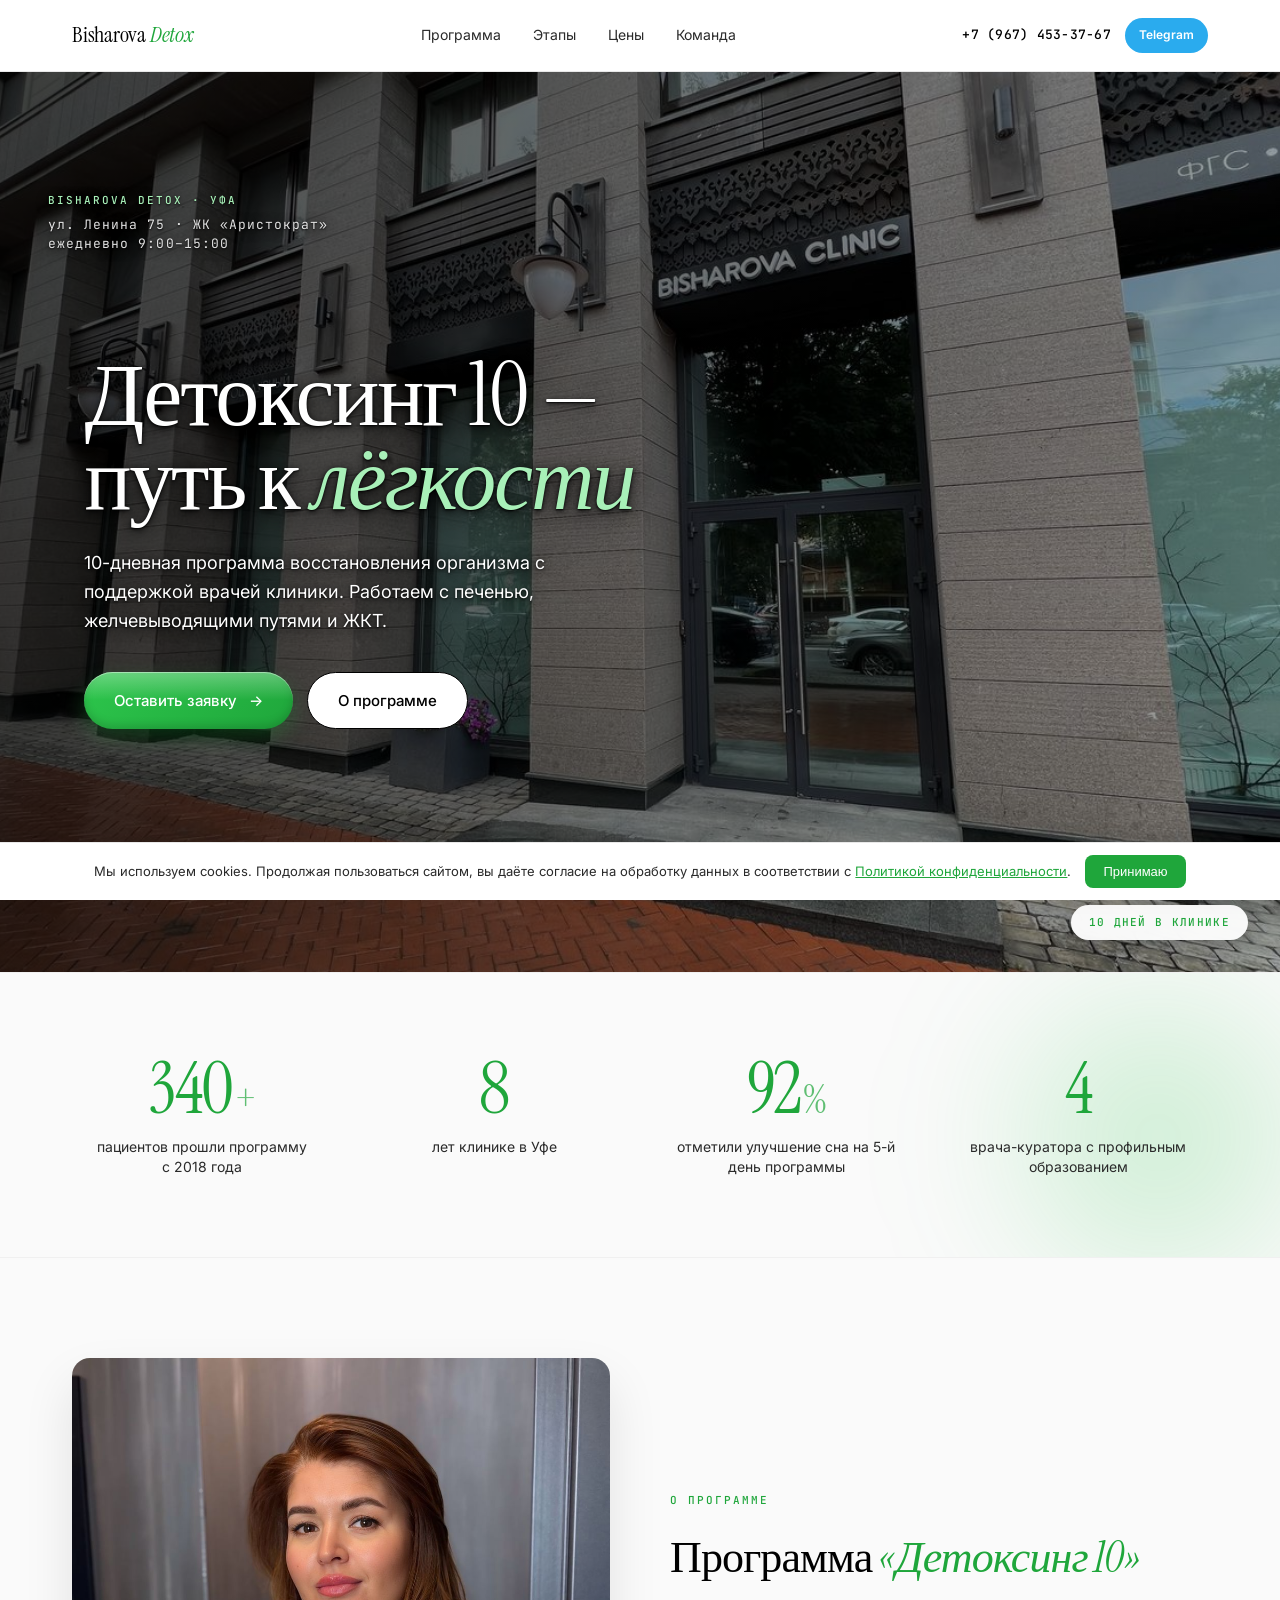
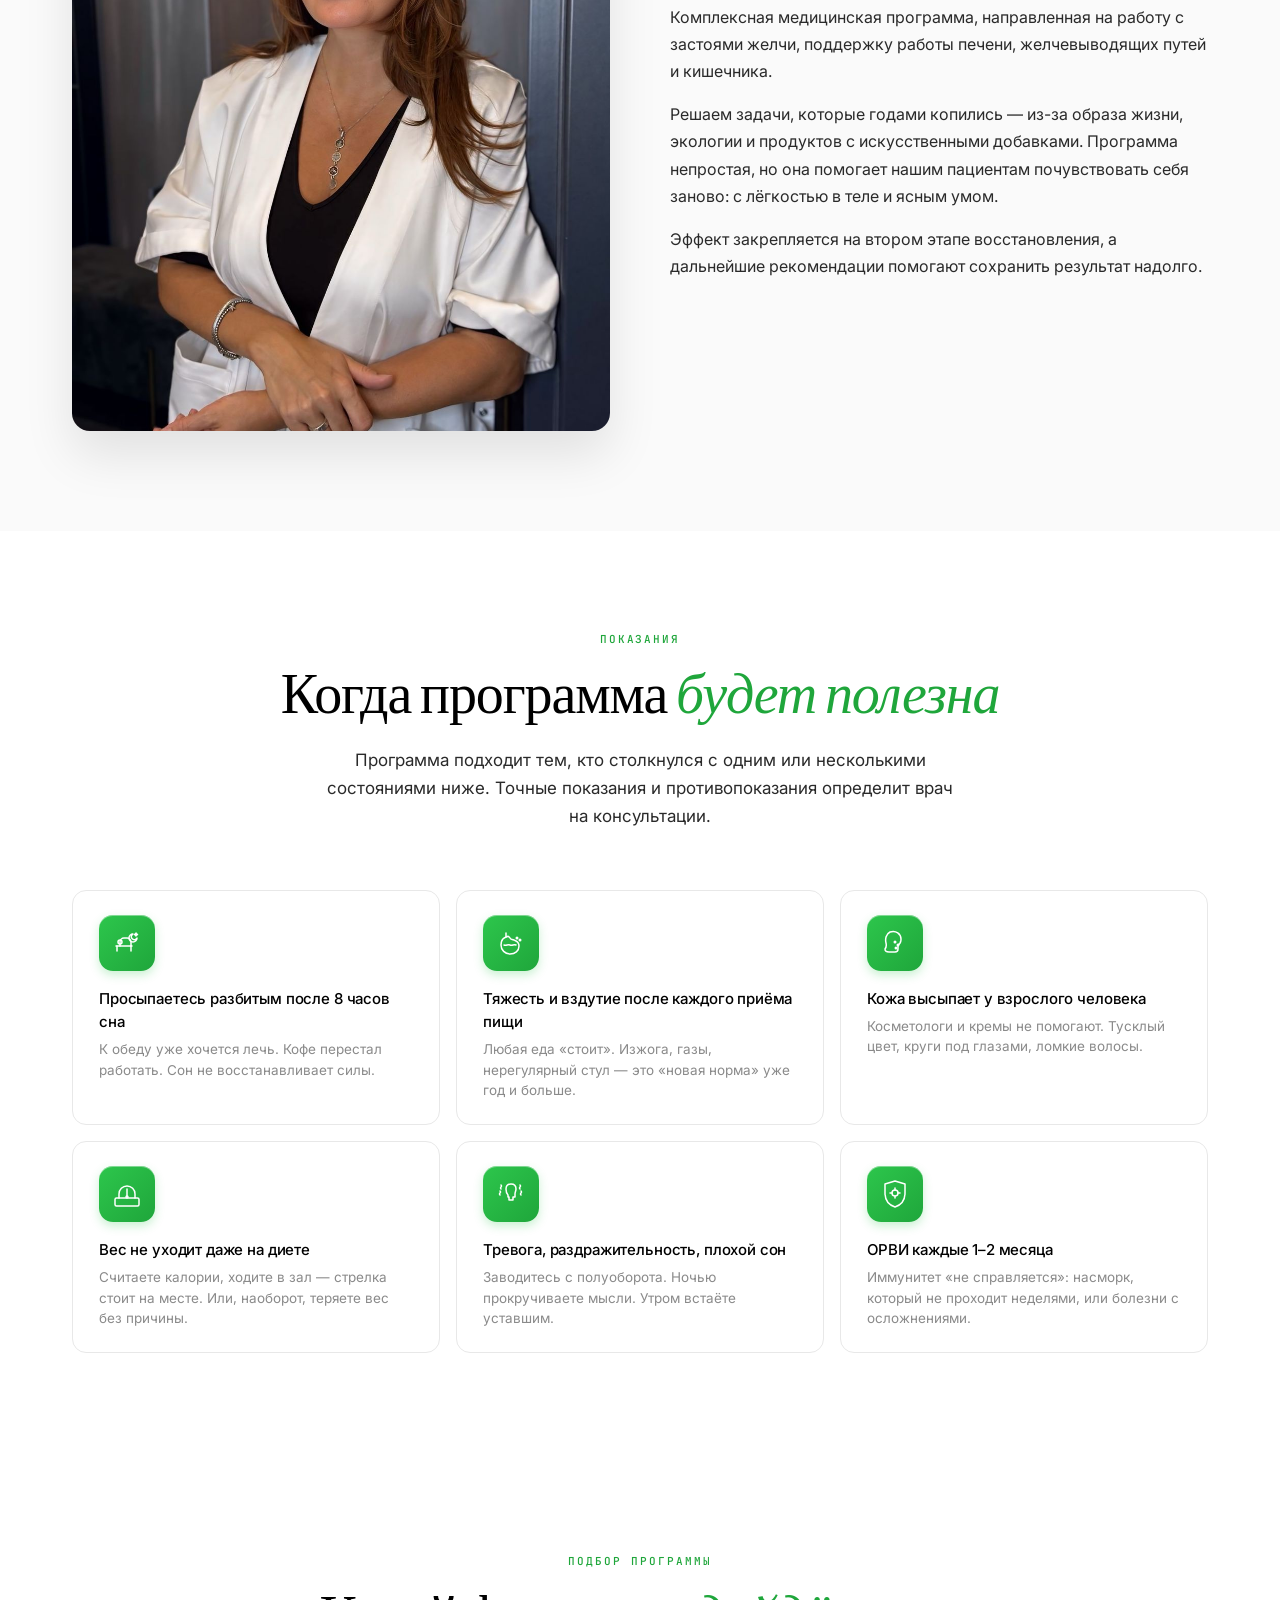
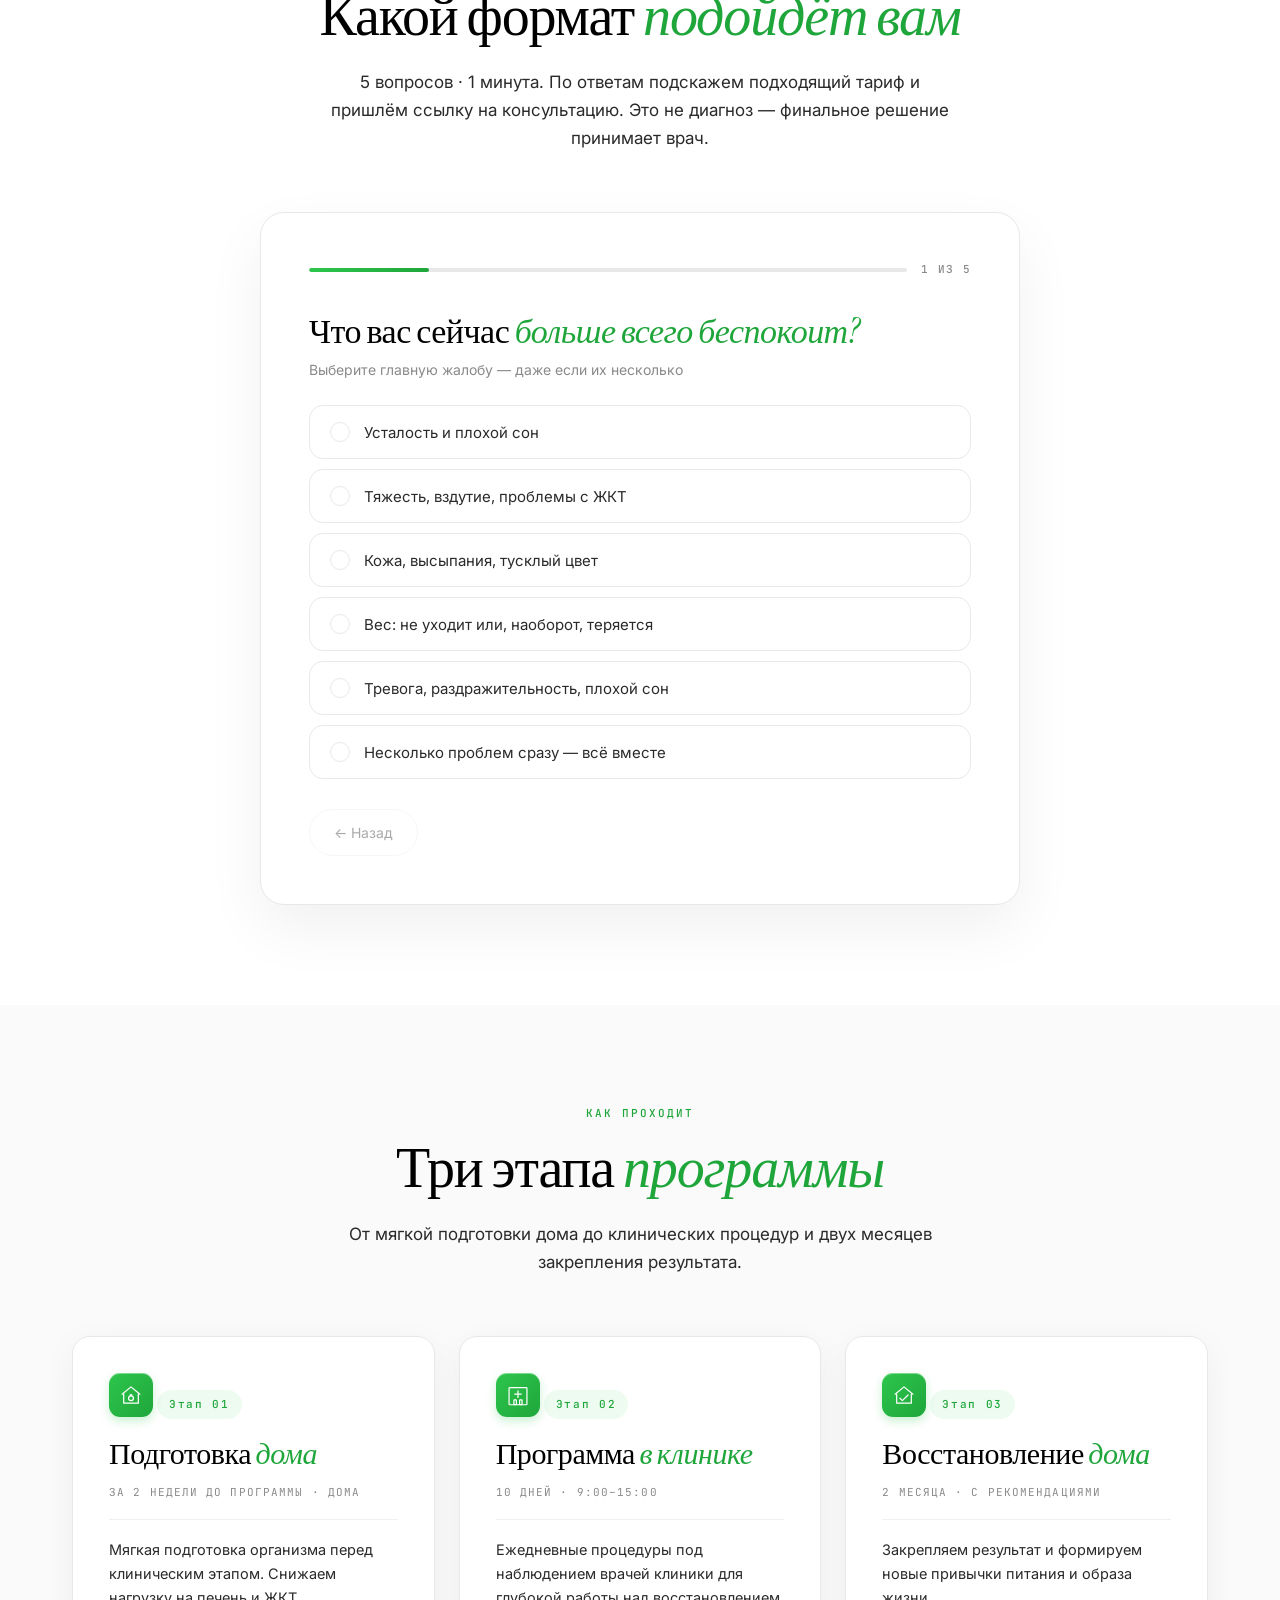
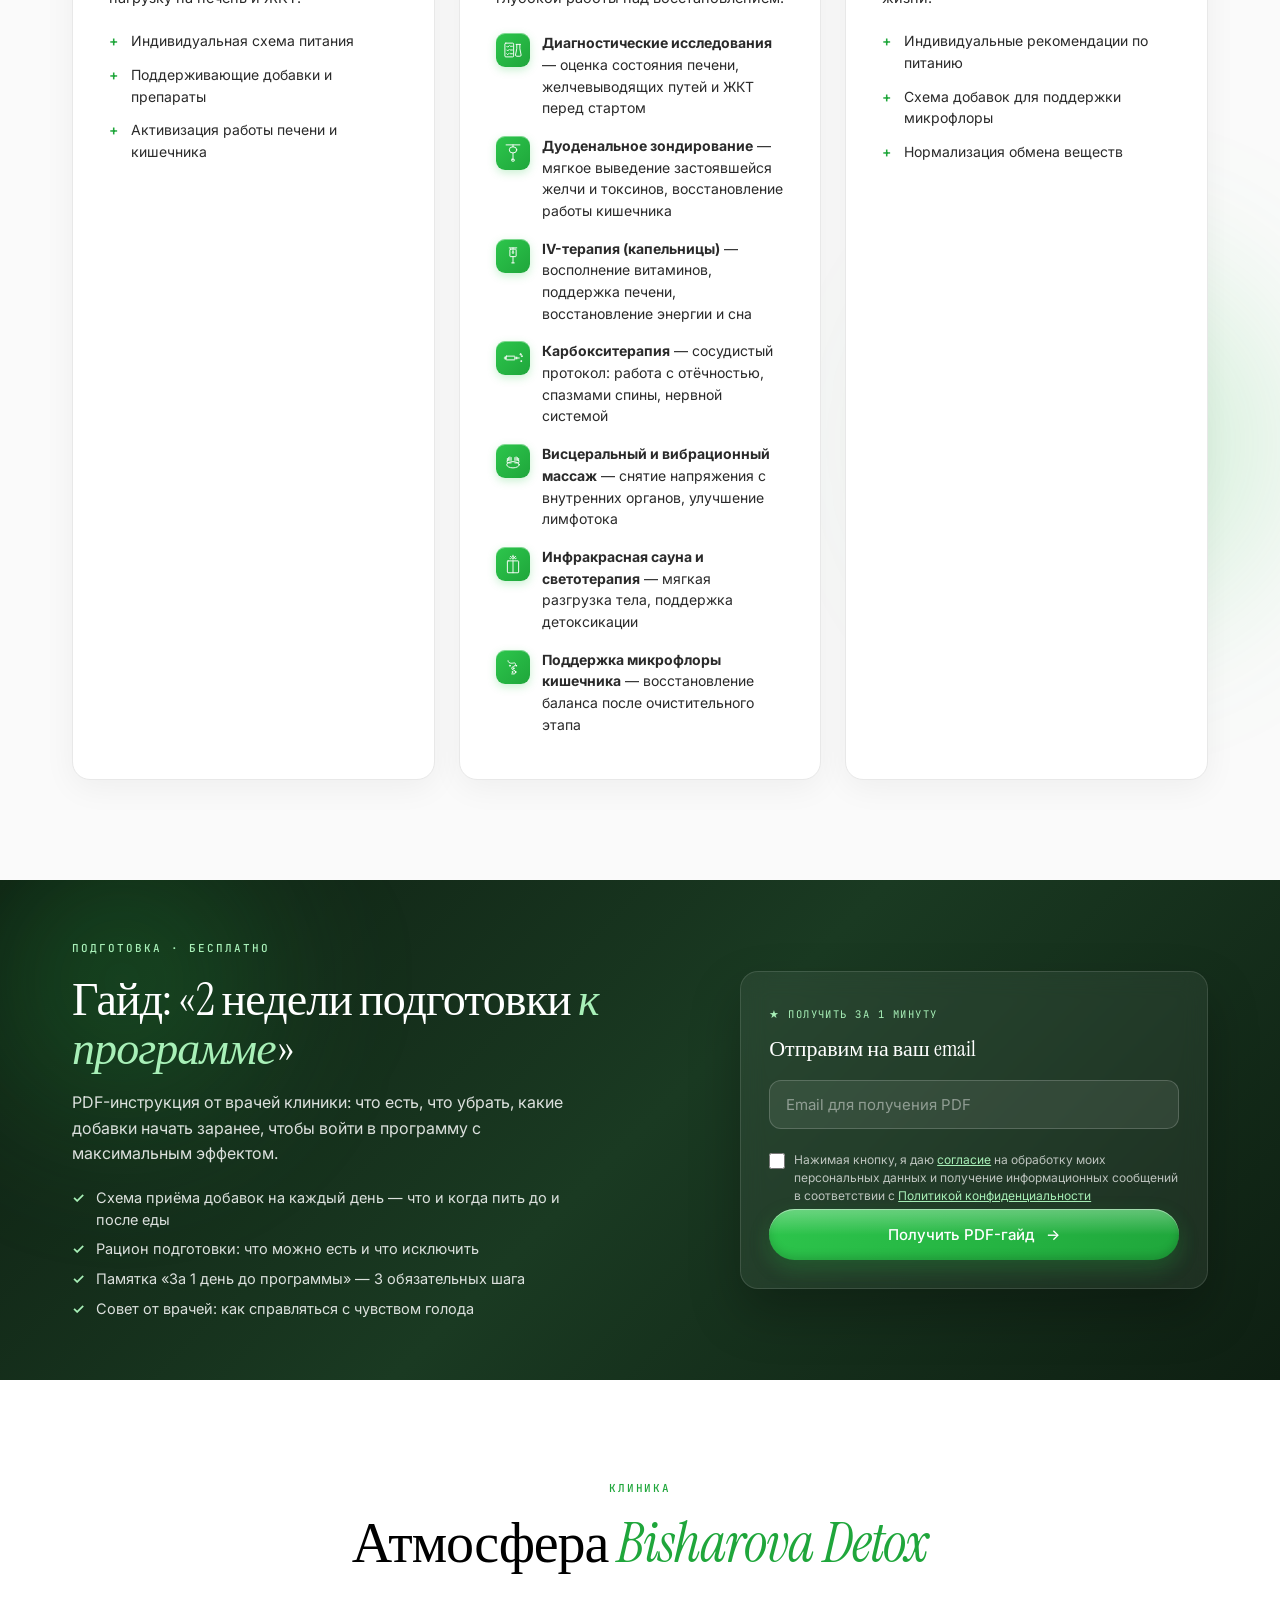
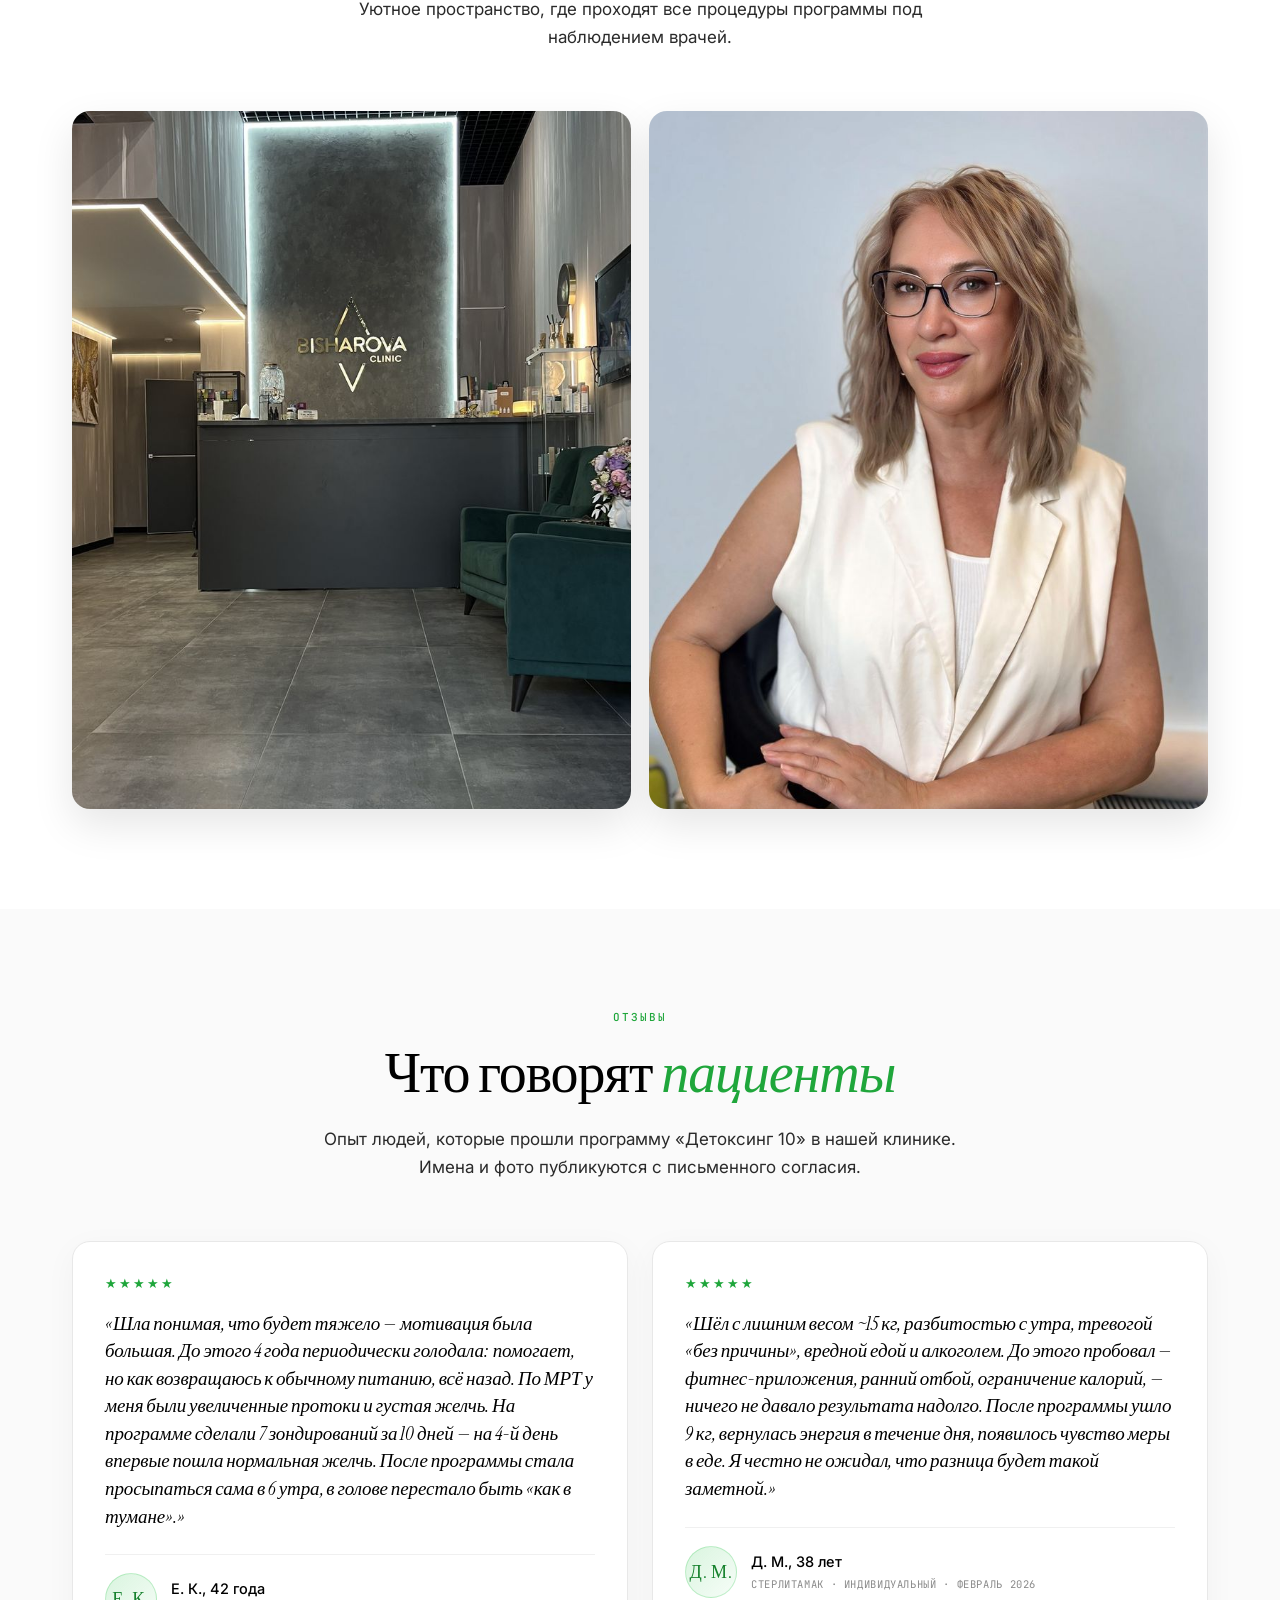
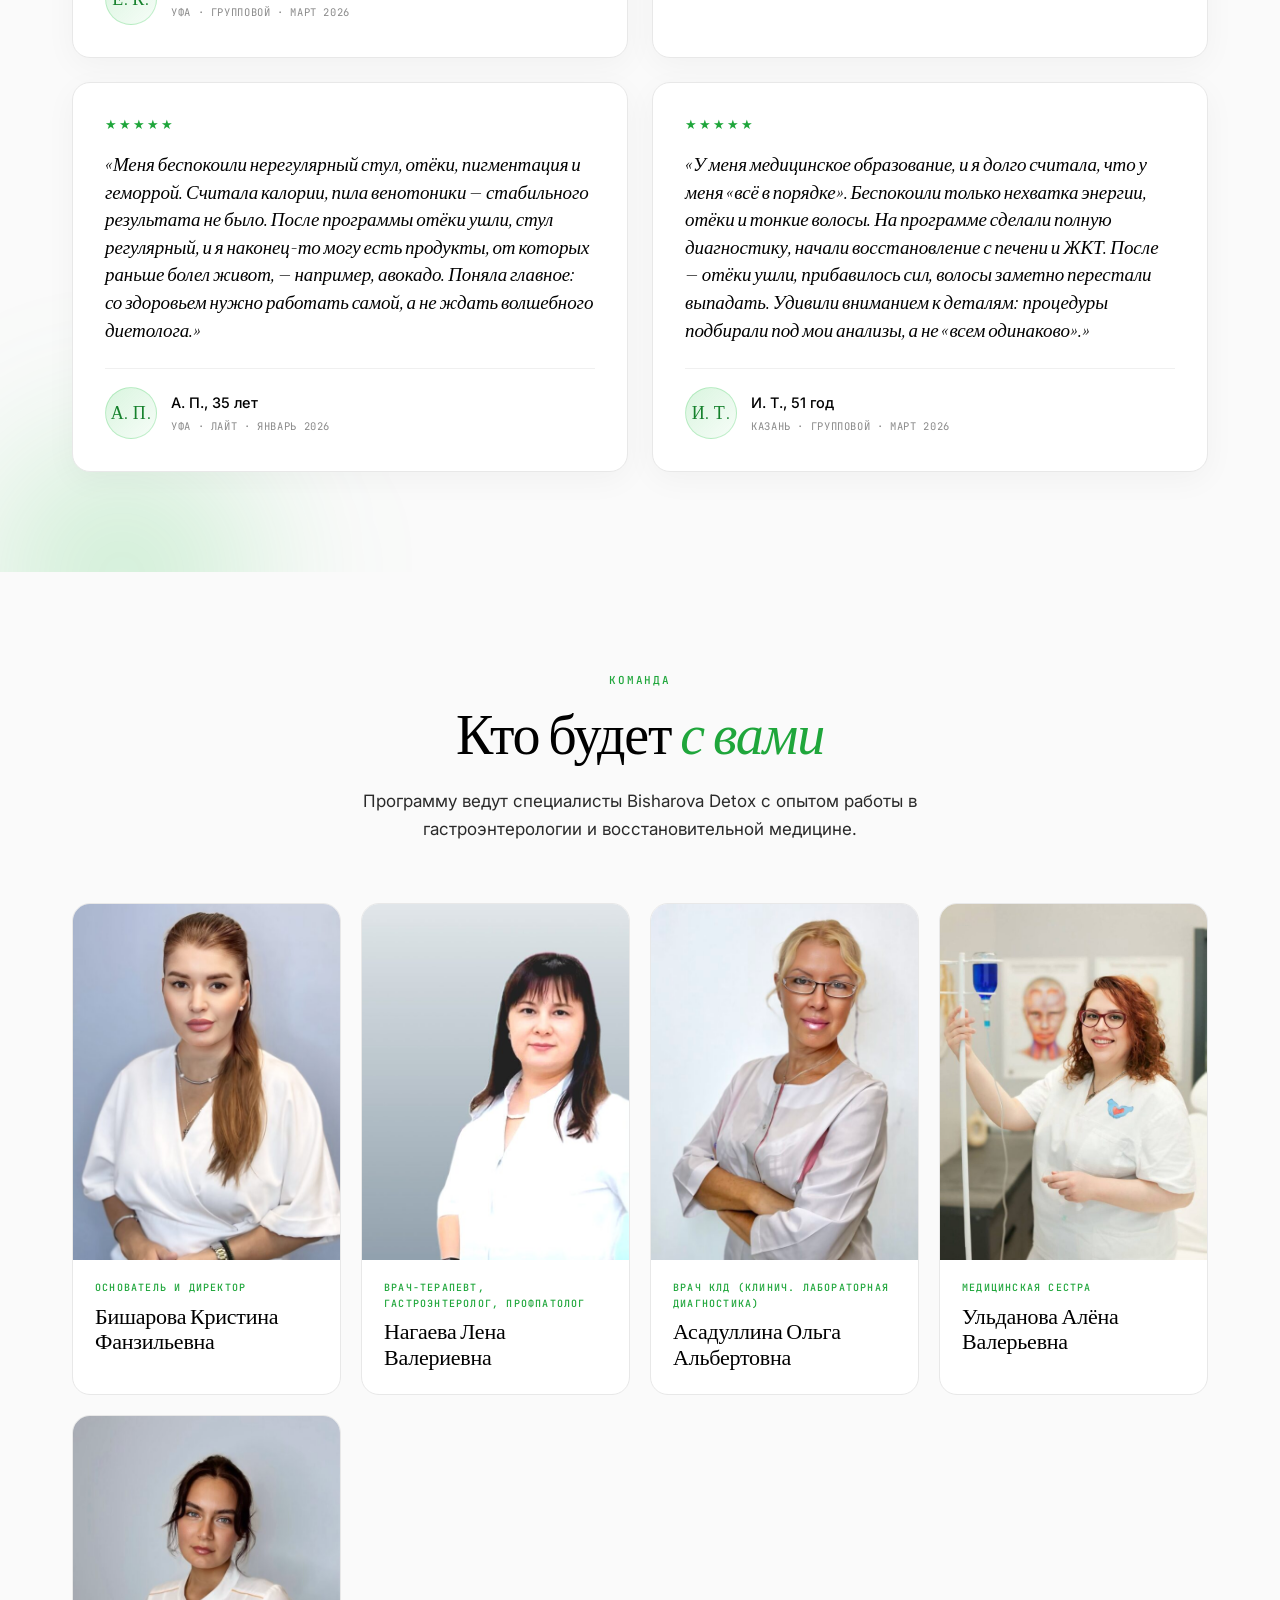
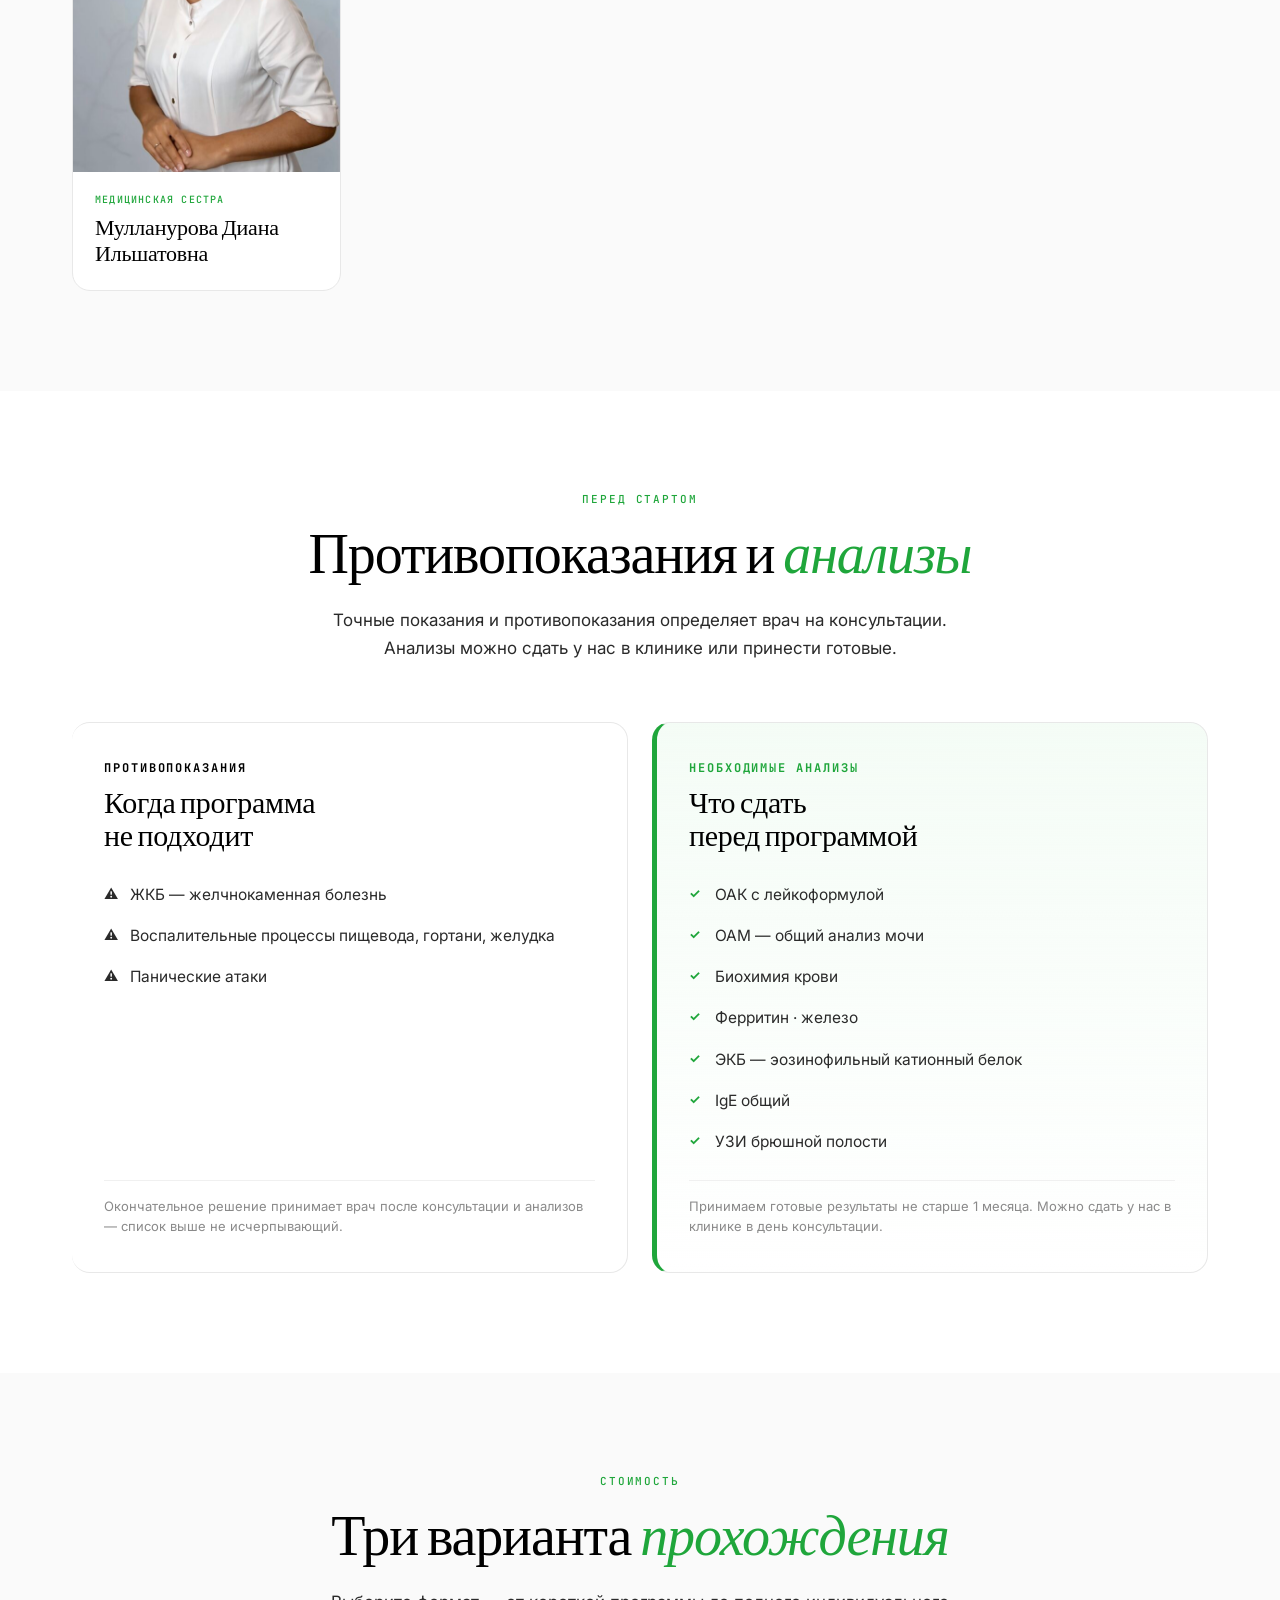
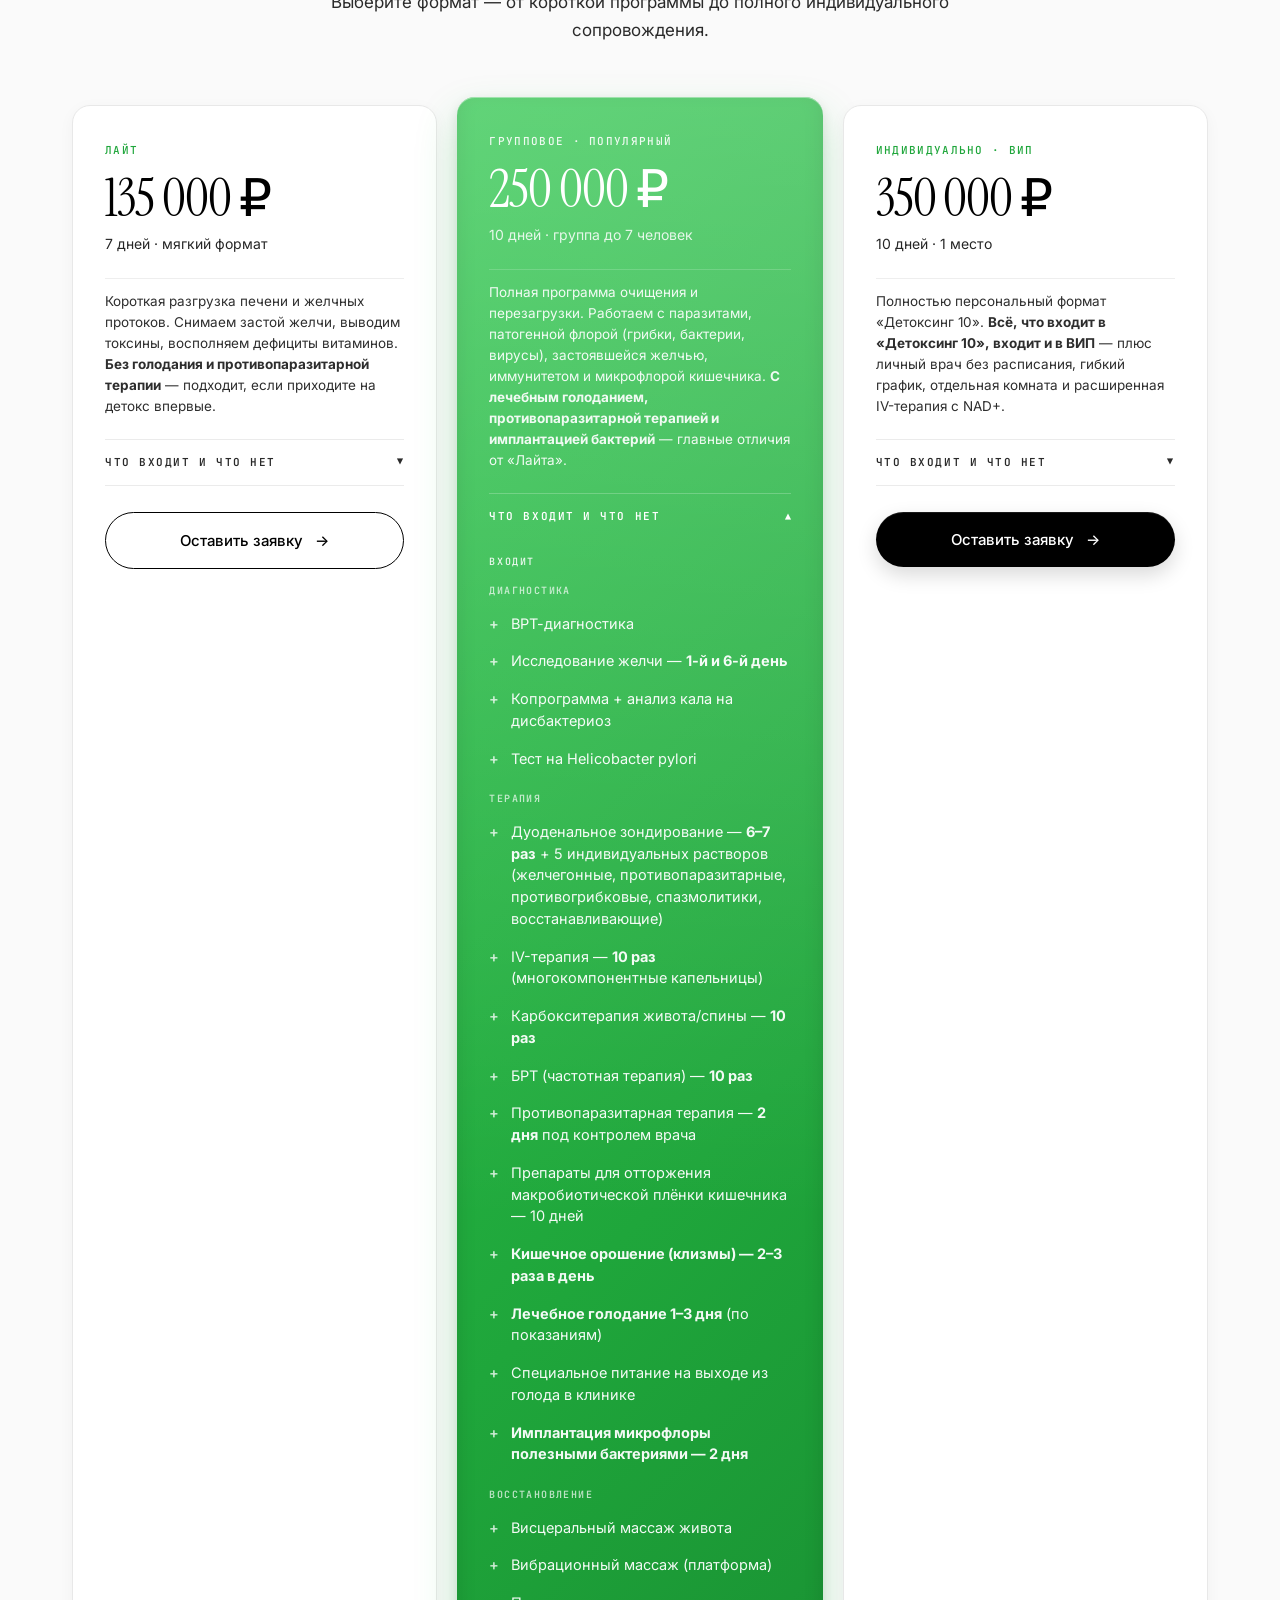
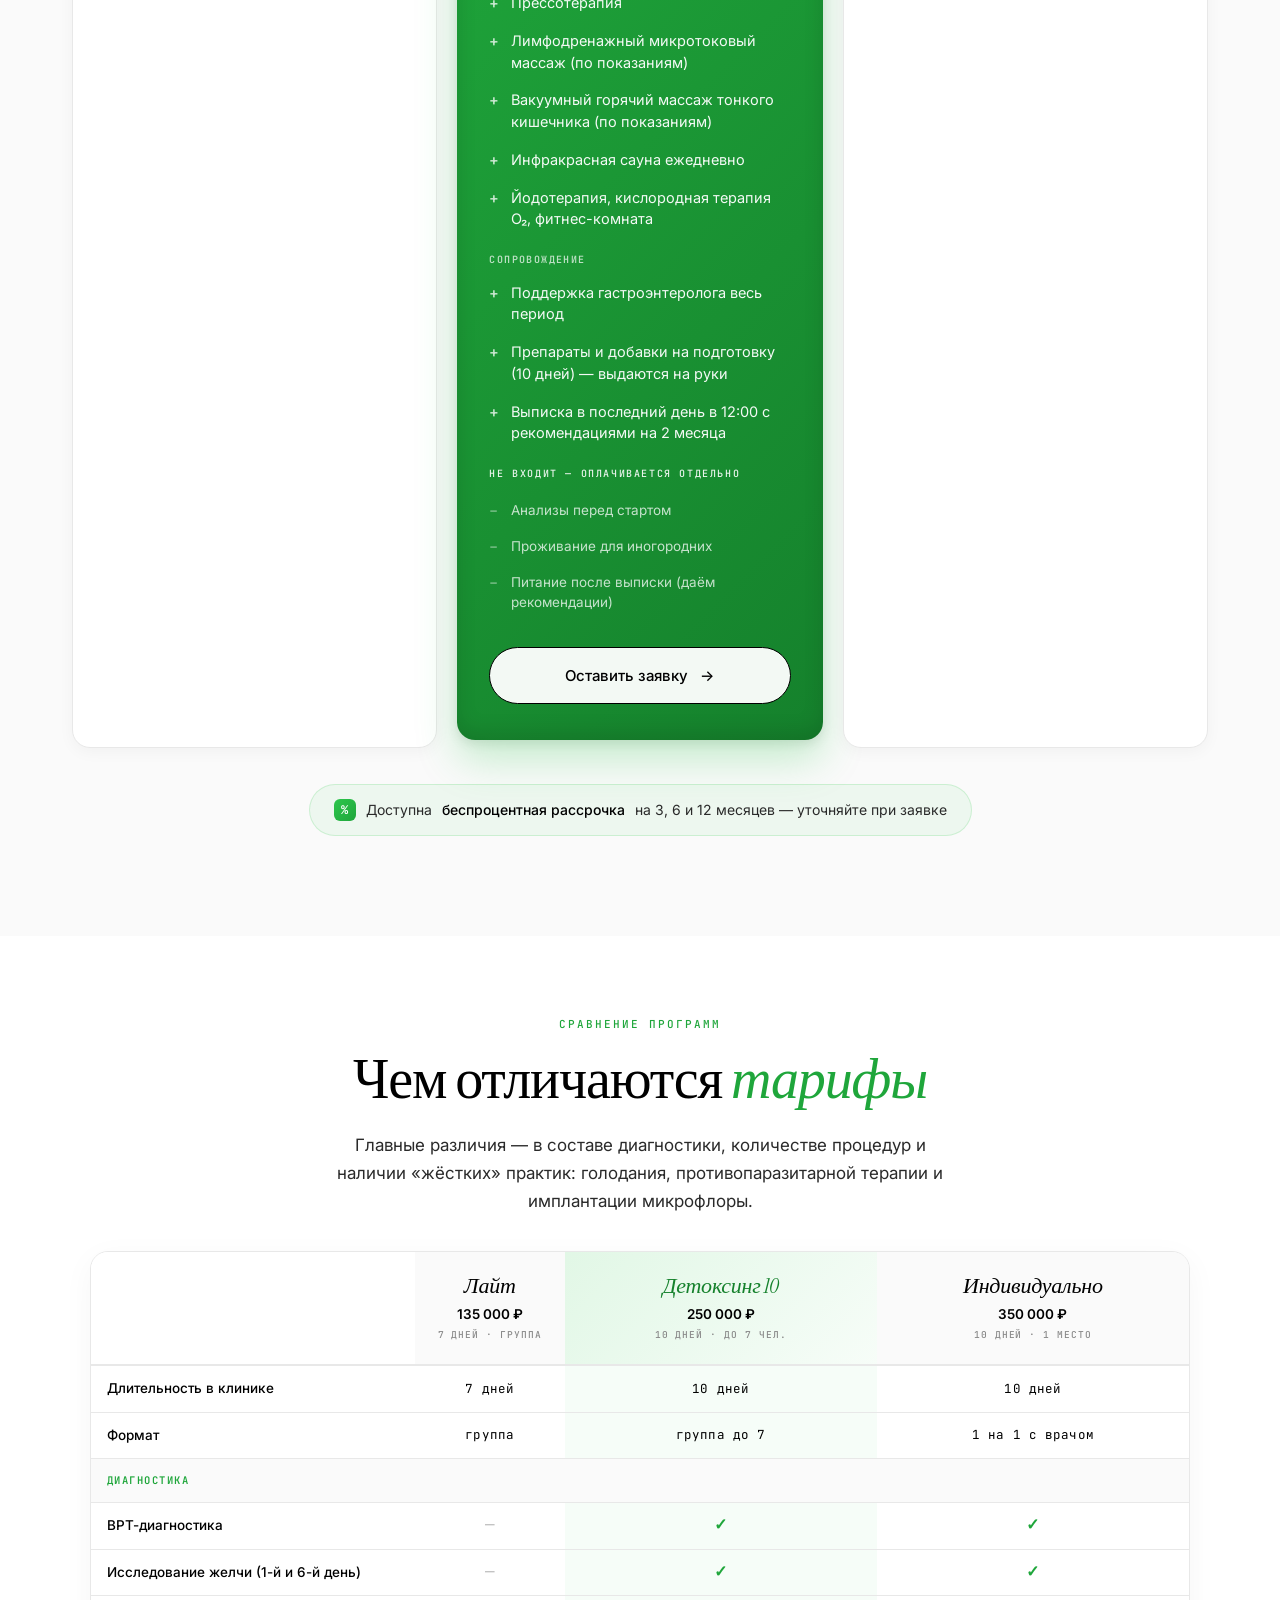
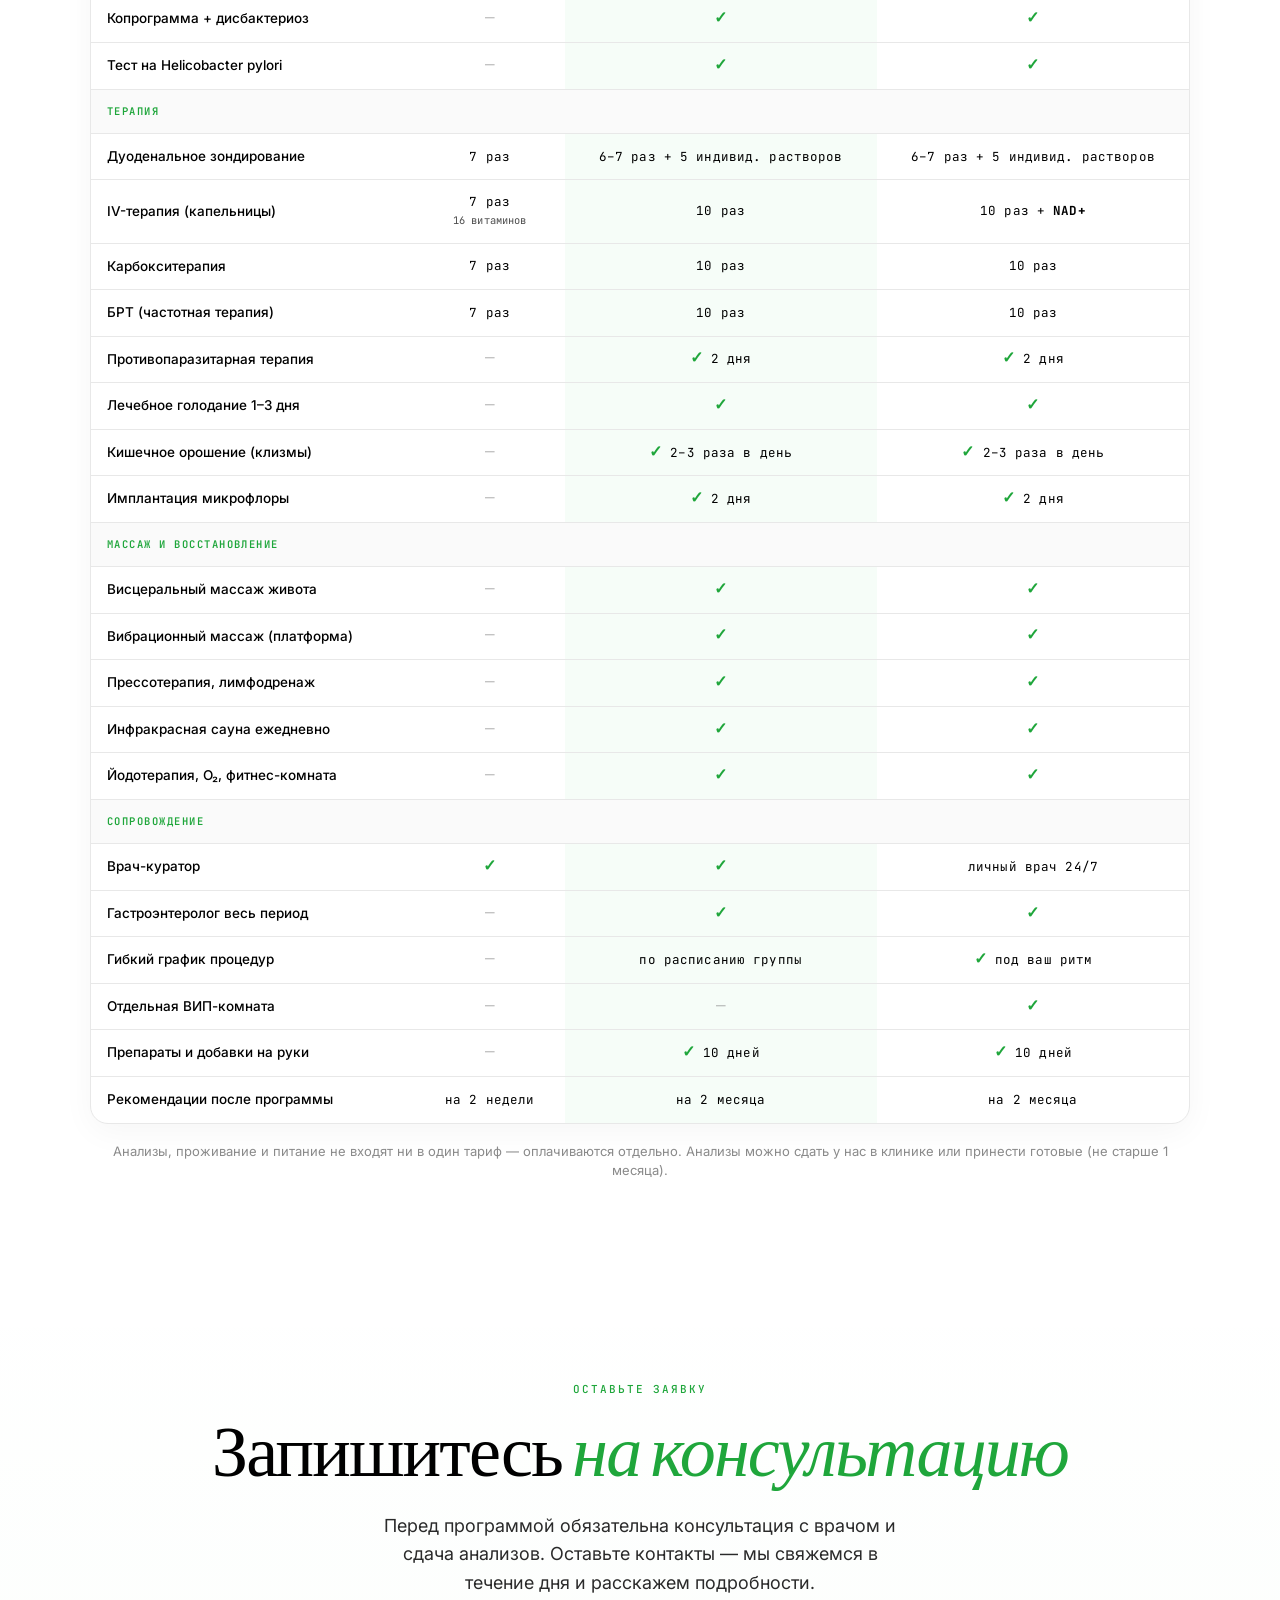
==== index.html @ e3f9086e "Согласие в формах дополнено получением информационных сообщений (38-ФЗ, для рассылок) Co-Authored-By" ====
<!DOCTYPE html>
<html lang="ru">
<head>
<meta charset="UTF-8">
<meta name="viewport" content="width=device-width, initial-scale=1.0">
<title>Детоксинг 10 · Bisharova Detox · Уфа</title>
<meta name="description" content="10-дневная программа восстановления организма с поддержкой врачей. Bisharova Detox, Уфа.">
<link rel="preconnect" href="https://fonts.googleapis.com">
<link rel="preconnect" href="https://fonts.gstatic.com" crossorigin>
<link href="https://fonts.googleapis.com/css2?family=Instrument+Serif:ital@0;1&family=Inter:wght@300;400;500;600;700;800&family=JetBrains+Mono:wght@400;500&display=swap" rel="stylesheet">
<style>
  :root{
    --bg:#FFFFFF;--bg-soft:#FAFAFA;--ink:#000;--ink-soft:#2A2A2A;--muted:#8A8A8A;
    --line:#E8E8E8;--line-soft:#F0F0F0;
    --green:#2DC64C;--green-dark:#1FA63B;--green-deep:#15812C;
    --green-glow:rgba(45,198,76,0.25);
  }
  *{box-sizing:border-box;margin:0;padding:0}
  html{scroll-behavior:smooth}
  body{background:var(--bg);color:var(--ink);font-family:'Inter',sans-serif;font-weight:400;-webkit-font-smoothing:antialiased;line-height:1.55;overflow-x:hidden}
  .wrap{max-width:1200px;margin:0 auto;padding:0 32px}

  /* === GLOSSY === */
  .gloss-bg{position:absolute;top:-30%;right:-15%;width:700px;height:700px;
    background:radial-gradient(circle,var(--green-glow) 0%,transparent 60%);filter:blur(40px);pointer-events:none;z-index:-1}

  /* === NAV === */
  nav{position:sticky;top:0;background:rgba(255,255,255,0.85);backdrop-filter:blur(20px);border-bottom:1px solid var(--line);z-index:100}
  .nav-inner{display:flex;justify-content:space-between;align-items:center;padding:18px 32px;max-width:1200px;margin:0 auto}
  .logo{font-family:'Instrument Serif',serif;font-size:22px;font-weight:400;letter-spacing:-0.01em}
  .logo em{font-style:italic;color:var(--green-dark)}
  .nav-links{display:flex;gap:32px;align-items:center}
  .nav-links a{color:var(--ink-soft);text-decoration:none;font-size:14px;transition:color 0.2s}
  .nav-links a:hover{color:var(--green-dark)}
  .nav-cta{font-family:'Inter',sans-serif;font-size:13px;font-weight:500;padding:10px 20px;border-radius:100px;
    background:linear-gradient(135deg,var(--green),var(--green-dark));color:#fff;text-decoration:none;
    box-shadow:0 1px 0 rgba(255,255,255,0.4) inset,0 4px 12px var(--green-glow)}

  /* === BUTTONS === */
  .btn{display:inline-flex;align-items:center;gap:12px;padding:16px 30px;font-family:'Inter',sans-serif;font-size:15px;font-weight:500;border-radius:100px;border:none;cursor:pointer;transition:all 0.3s;text-decoration:none;position:relative;overflow:hidden}
  .btn-glossy{background:linear-gradient(135deg,var(--green) 0%,var(--green-dark) 100%);color:#fff;
    box-shadow:0 1px 0 rgba(255,255,255,0.4) inset,0 -4px 8px rgba(0,0,0,0.15) inset,0 8px 20px var(--green-glow),0 2px 6px rgba(0,0,0,0.1)}
  .btn-glossy::before{content:"";position:absolute;top:0;left:0;right:0;height:50%;background:linear-gradient(180deg,rgba(255,255,255,0.3),transparent);pointer-events:none}
  .btn-glossy:hover{transform:translateY(-1px);box-shadow:0 1px 0 rgba(255,255,255,0.4) inset,0 -4px 8px rgba(0,0,0,0.15) inset,0 12px 28px var(--green-glow),0 4px 12px rgba(0,0,0,0.12)}
  .btn-ink{background:var(--ink);color:#fff;box-shadow:0 1px 0 rgba(255,255,255,0.1) inset,0 8px 20px rgba(0,0,0,0.15)}
  .btn-line{background:#fff;color:var(--ink);border:1px solid var(--ink)}
  .btn .arrow{transition:transform 0.3s;position:relative;z-index:2}
  .btn:hover .arrow{transform:translateX(4px)}

  /* === HERO === */
  .hero{padding:120px 0 80px;position:relative;min-height:100vh;display:flex;align-items:center;overflow:hidden}
  .hero-grid{display:grid;grid-template-columns:1.2fr 1fr;gap:80px;align-items:center;width:100%}
  .hero-grid > div:first-child{position:relative;z-index:2}
  .kicker{font-family:'JetBrains Mono',monospace;font-size:11px;letter-spacing:0.18em;text-transform:uppercase;color:var(--green-dark);margin-bottom:24px;font-weight:500}
  .hero .kicker{color:#A8F0B8;text-shadow:0 2px 12px rgba(0,0,0,0.9),0 1px 2px rgba(0,0,0,0.8);margin-bottom:10px}
  .hero-addr{font-family:'JetBrains Mono',monospace;font-size:12px;letter-spacing:0.08em;color:rgba(255,255,255,0.88);margin-bottom:24px;text-shadow:0 2px 12px rgba(0,0,0,0.9),0 1px 2px rgba(0,0,0,0.85);line-height:1.5;max-width:520px}
  .hero-meta{position:absolute;top:120px;left:48px;text-align:left;z-index:3}
  .hero-meta .kicker{margin-bottom:6px}
  .hero-meta .hero-addr{margin-bottom:0;font-size:13px}
  .hero h1{font-family:'Instrument Serif',serif;font-weight:400;font-size:clamp(48px,7vw,88px);line-height:0.95;letter-spacing:-0.025em;margin-bottom:28px;color:#fff;text-shadow:0 4px 24px rgba(0,0,0,0.85),0 2px 6px rgba(0,0,0,0.75),0 1px 2px rgba(0,0,0,0.9)}
  .hero h1 em{font-style:italic;color:#A8F0B8}
  .hero .lead{font-size:18px;color:#fff;line-height:1.6;margin-bottom:36px;max-width:520px;text-shadow:0 2px 14px rgba(0,0,0,0.9),0 1px 3px rgba(0,0,0,0.85)}
  .hero-buttons{display:flex;gap:14px;flex-wrap:wrap}
  .hero-photo{position:absolute;inset:0;border-radius:0;overflow:hidden;z-index:1;aspect-ratio:auto;box-shadow:none}
  .hero-photo::after{content:"";position:absolute;inset:0;background:linear-gradient(95deg,rgba(0,0,0,0.75) 0%,rgba(0,0,0,0.55) 50%,rgba(0,0,0,0.35) 100%);pointer-events:none}
  .hero-photo img{width:100%;height:100%;object-fit:cover;display:block}
  .hero-badge{position:absolute;top:auto;left:auto;bottom:32px;right:32px;background:rgba(255,255,255,0.95);backdrop-filter:blur(10px);
    padding:9px 18px;border-radius:100px;font-family:'JetBrains Mono',monospace;font-size:11px;letter-spacing:0.12em;text-transform:uppercase;color:var(--green-dark);font-weight:500;z-index:3;box-shadow:0 8px 24px rgba(0,0,0,0.25)}

  /* === SECTIONS === */
  section{padding:100px 0;position:relative}
  .section-kicker{font-family:'JetBrains Mono',monospace;font-size:11px;letter-spacing:0.18em;text-transform:uppercase;color:var(--green-dark);margin-bottom:18px;font-weight:500;text-align:center}
  .section-title{font-family:'Instrument Serif',serif;font-weight:400;font-size:clamp(36px,5vw,56px);line-height:1;letter-spacing:-0.02em;margin-bottom:24px;text-align:center}
  .section-title em{font-style:italic;color:var(--green-dark)}
  .section-sub{font-size:17px;color:var(--ink-soft);line-height:1.65;text-align:center;max-width:640px;margin:0 auto 60px}

  /* === ABOUT === */
  .about{background:var(--bg-soft)}
  .about-grid{display:grid;grid-template-columns:1fr 1fr;gap:60px;align-items:center}
  .about-text h2{font-family:'Instrument Serif',serif;font-weight:400;font-size:44px;line-height:1.05;letter-spacing:-0.02em;margin-bottom:24px}
  .about-text h2 em{font-style:italic;color:var(--green-dark)}
  .about-text p{font-size:16px;color:var(--ink-soft);line-height:1.7;margin-bottom:16px}
  .about-photo{aspect-ratio:4/5;border-radius:18px;overflow:hidden;
    box-shadow:0 24px 50px rgba(0,0,0,0.10)}
  .about-photo img{width:100%;height:100%;object-fit:cover;display:block}

  /* === INDICATIONS === */
  .indications-grid{display:grid;grid-template-columns:repeat(3,1fr);gap:16px;margin-top:40px}
  .indication{background:var(--bg);border:1px solid var(--line);border-radius:14px;padding:24px 26px;
    transition:all 0.3s;box-shadow:0 1px 0 rgba(255,255,255,1) inset}
  .indication:hover{transform:translateY(-2px);box-shadow:0 1px 0 rgba(255,255,255,1) inset,0 12px 28px rgba(0,0,0,0.06);border-color:rgba(45,198,76,0.3)}
  .indication-icon{width:56px;height:56px;border-radius:14px;background:linear-gradient(135deg,var(--green),var(--green-dark));margin-bottom:16px;position:relative;
    box-shadow:0 1px 0 rgba(255,255,255,0.4) inset,0 4px 10px var(--green-glow);display:flex;align-items:center;justify-content:center;color:#fff;font-weight:600;font-size:13px;font-family:'JetBrains Mono',monospace}
  .indication-icon svg{width:32px;height:32px;display:block}
  .indication h4{font-family:'Inter',sans-serif;font-weight:500;font-size:15px;margin-bottom:6px;letter-spacing:-0.01em}
  .indication p{font-size:13.5px;color:var(--muted);line-height:1.5}

  /* === STAGES === */
  .stages{background:var(--bg-soft);position:relative;overflow:hidden}
  .stages::before{content:"";position:absolute;top:50%;right:-10%;width:600px;height:600px;
    background:radial-gradient(circle,var(--green-glow),transparent 60%);filter:blur(60px);pointer-events:none;z-index:0}
  .stages-grid{display:grid;grid-template-columns:repeat(3,1fr);gap:24px;position:relative;z-index:1}
  .stage{background:var(--bg);border-radius:18px;padding:36px;border:1px solid var(--line);
    box-shadow:0 1px 0 rgba(255,255,255,1) inset,0 8px 32px rgba(0,0,0,0.05);transition:all 0.3s}
  .stage:hover{transform:translateY(-4px);box-shadow:0 1px 0 rgba(255,255,255,1) inset,0 20px 50px rgba(0,0,0,0.08)}
  .stage .num{display:inline-block;font-family:'JetBrains Mono',monospace;font-size:11px;color:var(--green-dark);letter-spacing:0.15em;font-weight:500;margin-bottom:18px;padding:6px 12px;background:rgba(45,198,76,0.08);border-radius:100px}
  .stage h3{font-family:'Instrument Serif',serif;font-weight:400;font-size:30px;line-height:1.1;letter-spacing:-0.015em;margin-bottom:14px}
  .stage h3 em{font-style:italic;color:var(--green-dark)}
  .stage .meta{font-family:'JetBrains Mono',monospace;font-size:11px;color:var(--muted);letter-spacing:0.1em;text-transform:uppercase;margin-bottom:18px;padding-bottom:18px;border-bottom:1px solid var(--line-soft)}
  .stage p{font-size:14.5px;color:var(--ink-soft);line-height:1.65;margin-bottom:10px}
  .stage ul{list-style:none;margin-top:14px}
  .stage ul li{font-size:14px;color:var(--ink-soft);padding:6px 0 6px 22px;position:relative;line-height:1.55}
  .stage ul li::before{content:"+";position:absolute;left:0;color:var(--green-dark);font-weight:600}
  /* Список процедур с иконками */
  .stage ul.proc-with-icons{margin-top:14px}
  .stage ul.proc-with-icons li{display:flex;align-items:flex-start;gap:12px;padding:8px 0;font-size:14px;color:var(--ink-soft);line-height:1.55;position:static}
  .stage ul.proc-with-icons li::before{content:none}
  .stage ul.proc-with-icons li .proc-ic{flex-shrink:0;width:34px;height:34px;border-radius:9px;background:linear-gradient(135deg,var(--green),var(--green-dark));color:#fff;display:inline-flex;align-items:center;justify-content:center;box-shadow:0 1px 0 rgba(255,255,255,0.4) inset,0 3px 8px var(--green-glow);margin-top:1px}
  .stage ul.proc-with-icons li .proc-ic svg{width:20px;height:20px;display:block}
  /* Иконка этапа */
  .stage .stage-ic{width:44px;height:44px;border-radius:11px;background:linear-gradient(135deg,var(--green),var(--green-dark));color:#fff;display:inline-flex;align-items:center;justify-content:center;box-shadow:0 1px 0 rgba(255,255,255,0.4) inset,0 4px 10px var(--green-glow);margin-bottom:14px}
  .stage .stage-ic svg{width:26px;height:26px;display:block}


  /* === LEGAL FOOTER === */
  .footer-legal{background:var(--bg-soft);border-top:1px solid var(--line);padding:56px 0 0}
  .footer-cols{display:grid;grid-template-columns:1.4fr 1fr 1fr;gap:40px}
  .footer-cols h4{font-family:'Inter',sans-serif;font-weight:600;font-size:15px;margin-bottom:14px;letter-spacing:-0.01em}
  .footer-cols p,.footer-cols li{font-size:13px;color:var(--muted);line-height:1.65}
  .footer-cols ul{list-style:none}
  .footer-cols ul li{padding:3px 0}
  .footer-cols a{color:var(--ink-soft);text-decoration:none;border-bottom:1px solid var(--line)}
  .footer-cols a:hover{color:var(--green-dark);border-color:var(--green-dark)}
  .bvi-open-btn{display:inline-flex;align-items:center;gap:8px;margin-top:14px;padding:10px 16px;border-radius:10px;background:var(--ink);color:#fff !important;border:none !important;font-size:13px;cursor:pointer;text-decoration:none}
  .bvi-open-btn:hover{background:#333;color:#fff}
  .footer-medlegal{margin-top:40px;background:#101010;color:#bbb;text-align:center;padding:16px 20px;font-size:12.5px;line-height:1.6}
  .footer-medlegal a{color:#d6c08a;text-decoration:underline}
  .footer-medlegal p{margin:0 0 3px}
  @media(max-width:860px){.footer-cols{grid-template-columns:1fr;gap:24px}}
  /* cookie bar */
  .cookiebar[hidden]{display:none !important}
  .cookiebar{position:fixed;left:0;right:0;bottom:0;z-index:9000;background:#fff;border-top:1px solid var(--line);box-shadow:0 -6px 24px rgba(0,0,0,0.08);padding:12px 20px;display:flex;gap:14px;align-items:center;justify-content:center;flex-wrap:wrap;font-size:13px;color:var(--ink-soft)}
  .cookiebar a{color:var(--green-dark)}
  .cookiebar button{background:var(--green-dark);color:#fff;border:none;border-radius:8px;padding:9px 18px;font-size:13px;cursor:pointer}
  /* consent checkbox */
  .consent{display:flex;gap:9px;align-items:flex-start;font-size:12px;color:var(--muted);line-height:1.5;margin:10px 0 4px;text-align:left;width:100%;max-width:100%}
  .consent input[type="checkbox"]{width:16px !important;height:16px;min-width:16px;flex:none;margin:2px 0 0 !important;padding:0 !important;accent-color:var(--green-dark);appearance:auto;-webkit-appearance:checkbox;border-radius:3px;background:none !important;border:none}
  .consent span{flex:1 1 auto;min-width:0}
  .consent label{display:inline;cursor:pointer}
  .consent a{color:var(--green-dark)}
  .pdf-form .consent{color:rgba(255,255,255,0.7)}
  .pdf-form .consent a{color:#A8F0B8}
  .pdf-form .consent input[type="checkbox"]{accent-color:#A8F0B8}

  /* === GALLERY === */
  .gallery-grid{display:grid;grid-template-columns:1fr 1fr;gap:18px;margin-top:40px}
  .gallery-item{aspect-ratio:4/5;border-radius:18px;overflow:hidden;position:relative;
    box-shadow:0 16px 40px rgba(0,0,0,0.10)}
  .gallery-item.wide{aspect-ratio:auto;grid-column:span 2;aspect-ratio:16/9}
  .gallery-item img{width:100%;height:100%;object-fit:cover;display:block;transition:transform 0.6s}
  .gallery-item:hover img{transform:scale(1.04)}

  /* === TEAM === */
  .team-grid{display:grid;grid-template-columns:repeat(4,1fr);gap:20px;margin-top:40px}
  .team-card{background:var(--bg);border:1px solid var(--line);border-radius:18px;overflow:hidden;transition:all 0.3s}
  .team-card:hover{transform:translateY(-4px);box-shadow:0 20px 40px rgba(0,0,0,0.08);border-color:rgba(45,198,76,0.3)}
  .team-photo{aspect-ratio:3/4;overflow:hidden;background:var(--bg-soft)}
  .team-photo img{width:100%;height:100%;object-fit:cover;display:block}
  .team-info{padding:20px 22px 24px}
  .team-info .role{font-family:'JetBrains Mono',monospace;font-size:10px;color:var(--green-dark);letter-spacing:0.12em;text-transform:uppercase;margin-bottom:8px;font-weight:500}
  .team-info .name{font-family:'Instrument Serif',serif;font-size:22px;line-height:1.15;letter-spacing:-0.01em}

  /* === PRICING === */
  .pricing{background:var(--bg-soft)}
  .pricing-grid{display:grid;grid-template-columns:repeat(3,1fr);gap:20px;margin-top:40px}
  .price-card{background:var(--bg);border:1px solid var(--line);border-radius:18px;padding:36px 32px;
    box-shadow:0 1px 0 rgba(255,255,255,1) inset,0 4px 16px rgba(0,0,0,0.04);position:relative;display:flex;flex-direction:column}
  .price-card.featured{background:linear-gradient(135deg,var(--green) 0%,var(--green-dark) 50%,var(--green-deep) 100%);border:none;color:#fff;
    box-shadow:0 1px 0 rgba(255,255,255,0.4) inset,0 -8px 20px rgba(0,0,0,0.12) inset,0 20px 40px var(--green-glow),0 4px 12px rgba(0,0,0,0.1);overflow:hidden;transform:translateY(-8px)}
  .price-card.featured::before{content:"";position:absolute;top:0;left:0;right:0;height:50%;background:linear-gradient(180deg,rgba(255,255,255,0.25),transparent);pointer-events:none}
  .price-card-content{position:relative;z-index:2;flex:1;display:flex;flex-direction:column}
  .price-card .tag{font-family:'JetBrains Mono',monospace;font-size:11px;letter-spacing:0.12em;text-transform:uppercase;margin-bottom:14px;font-weight:500}
  .price-card:not(.featured) .tag{color:var(--green-dark)}
  .price-card.featured .tag{opacity:0.9}
  .price-card .price{font-family:'Instrument Serif',serif;font-size:52px;line-height:1;font-weight:400;margin-bottom:8px;letter-spacing:-0.02em}
  .price-card .days{font-size:14px;opacity:0.85;margin-bottom:24px;padding-bottom:24px;border-bottom:1px solid currentColor;border-bottom-color:rgba(0,0,0,0.08)}
  .price-card.featured .days{border-bottom-color:rgba(255,255,255,0.2)}
  .price-card ul{list-style:none;margin-bottom:30px;flex:1}
  .price-card li{font-size:14.5px;padding:8px 0 8px 22px;position:relative;line-height:1.5}
  .price-card:not(.featured) li{color:var(--ink-soft)}
  .price-card.featured li{opacity:0.95}
  .price-card li::before{content:"+";position:absolute;left:0;color:var(--green-dark);font-weight:600}
  .price-card.featured li::before{color:#fff;opacity:0.8}
  .price-card .btn{width:100%;justify-content:center}


  /* === CONTACTS === */
  .contacts{padding:120px 0 80px;text-align:center;background:linear-gradient(180deg,transparent,rgba(45,198,76,0.04))}
  .contacts h2{font-family:'Instrument Serif',serif;font-weight:400;font-size:clamp(40px,6vw,72px);line-height:1;letter-spacing:-0.025em;margin-bottom:24px}
  .contacts h2 em{font-style:italic;color:var(--green-dark)}
  .contacts p{font-size:18px;color:var(--ink-soft);max-width:520px;margin:0 auto 40px;line-height:1.6}
  .contact-form{max-width:480px;margin:0 auto;display:flex;flex-direction:column;gap:14px}
  .contact-form input{padding:18px 24px;border:1px solid var(--line);border-radius:100px;font-family:'Inter',sans-serif;font-size:15px;background:var(--bg);transition:all 0.2s}
  .contact-form input:focus{outline:none;border-color:var(--green-dark);box-shadow:0 0 0 4px var(--green-glow)}
  .contact-info{margin-top:48px;display:flex;justify-content:center;gap:40px;flex-wrap:wrap;font-family:'JetBrains Mono',monospace;font-size:12px;color:var(--muted);letter-spacing:0.1em;text-transform:uppercase}
  .contact-info b{color:var(--ink);font-weight:500}

  /* === FOOTER === */
  footer{padding:40px 0;border-top:1px solid var(--line);font-family:'JetBrains Mono',monospace;font-size:11px;color:var(--muted);letter-spacing:0.1em;text-transform:uppercase}
  .footer-inner{display:flex;justify-content:space-between;align-items:center;flex-wrap:wrap;gap:20px}
  .disclaimer{max-width:1200px;margin:0 auto;padding:24px 32px 0;font-family:'Inter',sans-serif;font-size:12px;color:var(--muted);line-height:1.6;letter-spacing:0;text-transform:none}

  /* === MOBILE === */
  @media(max-width:900px){
    .wrap{padding:0 20px}
    .nav-inner{padding:14px 20px}
    .nav-links a:not(.nav-cta){display:none}
    .hero{padding:190px 20px 80px;min-height:100vh;align-items:flex-start}
    .hero-grid,.about-grid{grid-template-columns:1fr;gap:40px}
    .hero .lead{max-width:none}
    .hero-badge{bottom:24px;right:20px;left:20px;text-align:center}
    .hero-meta{position:absolute;top:78px;left:20px;right:auto;text-align:left;z-index:3;max-width:60%}
    .hero-meta .kicker{margin-bottom:4px;font-size:9.5px;letter-spacing:0.14em}
    .hero-meta .hero-addr{font-size:10px;line-height:1.45;letter-spacing:0.04em;margin-bottom:0}
    .nav-phone{font-size:12px}
    .nav-tg{padding:7px 12px;font-size:11px}
    .nav-actions{gap:8px}
    .testimonials-grid{grid-template-columns:1fr;gap:16px}
    .testimonial{padding:24px}
    .installment-bar{padding:14px 20px;font-size:13px}
    .pricing-extras{flex-direction:column;gap:14px}
    .contact-channels{flex-direction:column;gap:12px;margin-top:24px}
    .stages-grid,.indications-grid,.pricing-grid,.team-grid,.prep-grid{grid-template-columns:1fr}
    .prep-card{padding:28px 24px}
    .team-grid{grid-template-columns:1fr 1fr}
    .gallery-grid{grid-template-columns:1fr}
    .gallery-item.wide{grid-column:span 1;aspect-ratio:4/5}
    .price-card.featured{transform:none}
    section{padding:60px 0}
    .contacts{padding:60px 0 40px}
  }

  /* === NAV ACTIONS === */
  .nav-actions{display:flex;align-items:center;gap:14px}
  .nav-phone{font-family:'JetBrains Mono',monospace;font-size:13px;font-weight:500;color:var(--ink);text-decoration:none;letter-spacing:0.02em;white-space:nowrap;transition:color 0.2s}
  .nav-phone:hover{color:var(--green-dark)}
  .nav-tg{display:inline-flex;align-items:center;gap:6px;font-size:12px;font-weight:600;color:#fff;text-decoration:none;padding:8px 14px;border-radius:100px;transition:all 0.2s;background:#2AABEE}
  .nav-tg:hover{background:#1c95d4}

  /* === TESTIMONIALS === */
  .testimonials{background:var(--bg-soft);position:relative;overflow:hidden}
  .testimonials::before{content:"";position:absolute;bottom:-20%;left:-10%;width:500px;height:500px;background:radial-gradient(circle,var(--green-glow),transparent 60%);filter:blur(60px);pointer-events:none;z-index:0}
  .testimonials .wrap{position:relative;z-index:1}
  .testimonials-grid{display:grid;grid-template-columns:repeat(2,1fr);gap:24px;margin-top:40px}
  .testimonial{background:var(--bg);border:1px solid var(--line);border-radius:18px;padding:32px;box-shadow:0 1px 0 rgba(255,255,255,1) inset,0 8px 32px rgba(0,0,0,0.04);transition:all 0.3s}
  .testimonial:hover{transform:translateY(-2px);box-shadow:0 1px 0 rgba(255,255,255,1) inset,0 16px 40px rgba(0,0,0,0.08);border-color:rgba(45,198,76,0.3)}
  .testimonial .stars{font-family:'JetBrains Mono',monospace;font-size:13px;color:var(--green-dark);letter-spacing:0.15em;margin-bottom:16px}
  .testimonial .quote{font-family:'Instrument Serif',serif;font-size:19px;line-height:1.45;color:var(--ink);margin-bottom:24px;letter-spacing:-0.005em;font-style:italic}
  .testimonial .author{display:flex;align-items:center;gap:14px;border-top:1px solid var(--line-soft);padding-top:18px}
  .testimonial .photo-stub{width:52px;height:52px;border-radius:50%;background:linear-gradient(135deg,rgba(45,198,76,0.18),rgba(45,198,76,0.04));display:flex;align-items:center;justify-content:center;font-family:'Instrument Serif',serif;font-size:18px;color:var(--green-deep);font-weight:400;flex-shrink:0;border:1px solid rgba(45,198,76,0.25);text-align:center;line-height:1;letter-spacing:0.04em}
  .testimonial .name{font-size:14.5px;font-weight:500;color:var(--ink);margin-bottom:3px}
  .testimonial .meta{font-family:'JetBrains Mono',monospace;font-size:10.5px;color:var(--muted);letter-spacing:0.06em;text-transform:uppercase}
  .testimonials-disclaimer{margin-top:32px;text-align:center;font-size:12.5px;color:var(--muted);font-family:'JetBrains Mono',monospace;letter-spacing:0.05em}

  /* === PRICING - what's included/excluded === */
  .price-card .pc-section-title{font-family:'JetBrains Mono',monospace;font-size:10px;letter-spacing:0.16em;text-transform:uppercase;font-weight:500;margin-bottom:10px;margin-top:8px;opacity:0.85}
  .price-card:not(.featured) .pc-section-title.in{color:var(--green-dark)}
  .price-card:not(.featured) .pc-section-title.out{color:var(--muted)}
  .price-card.featured .pc-section-title{color:#fff;opacity:0.9}
  .price-card ul.out{margin-top:6px;margin-bottom:0}
  .price-card ul.out li{opacity:0.75;font-size:13.5px}
  .price-card:not(.featured) ul.out li{color:var(--muted)}
  .price-card ul.out li::before{content:"−";color:var(--muted);opacity:0.6}
  .price-card.featured ul.out li::before{color:#fff;opacity:0.55}

  /* === PRICING ACCORDION === */
  .price-card .pc-details{margin:8px 0 26px}
  .price-card .pc-details summary{cursor:pointer;list-style:none;font-family:'JetBrains Mono',monospace;font-size:11px;letter-spacing:0.14em;text-transform:uppercase;font-weight:600;padding:14px 0;border-top:1px solid rgba(0,0,0,0.08);border-bottom:1px solid rgba(0,0,0,0.08);display:flex;justify-content:space-between;align-items:center;transition:opacity 0.2s;user-select:none}
  .price-card:not(.featured) .pc-details summary{color:var(--ink-soft)}
  .price-card.featured .pc-details summary{color:#fff;border-color:rgba(255,255,255,0.22)}
  .price-card .pc-details summary::-webkit-details-marker{display:none}
  .price-card .pc-details summary::marker{content:""}
  .price-card .pc-details summary:hover{opacity:0.75}
  .price-card .pc-details summary .chev{font-size:10px;transition:transform 0.25s ease;line-height:1}
  .price-card .pc-details[open] summary .chev{transform:rotate(180deg)}
  .price-card .pc-details[open] summary{border-bottom-color:transparent;padding-bottom:6px}
  .price-card .pc-details-body{padding-top:14px;animation:pcFadeIn 0.25s ease}
  .price-card .pc-details-body ul{margin-bottom:14px}
  .price-card .pc-details-body ul:last-child{margin-bottom:0}
  @keyframes pcFadeIn{from{opacity:0;transform:translateY(-4px)}to{opacity:1;transform:translateY(0)}}

  /* short tariff description under .days */
  .price-card .pc-desc{font-size:13.5px;line-height:1.55;margin:-12px 0 14px;opacity:0.82}
  .price-card.featured .pc-desc{opacity:0.92}
  .price-card .pc-details-body h5{font-family:'JetBrains Mono',monospace;font-size:10px;letter-spacing:0.14em;text-transform:uppercase;font-weight:600;margin:14px 0 6px;opacity:0.7}
  .price-card .pc-details-body h5:first-child{margin-top:0}
  .price-card:not(.featured) .pc-details-body h5{color:var(--ink-soft)}
  .price-card.featured .pc-details-body h5{color:#fff}

  /* === COMPARE TABLE === */
  .compare{background:#fff;padding:80px 0}
  .compare .section-sub{margin-bottom:36px}
  .compare-wrap{max-width:1100px;margin:0 auto;overflow-x:auto;-webkit-overflow-scrolling:touch;border:1px solid var(--line);border-radius:18px;background:#fff;box-shadow:0 1px 0 rgba(255,255,255,1) inset,0 8px 32px rgba(0,0,0,0.04)}
  .compare-table{width:100%;border-collapse:separate;border-spacing:0;font-size:14px;min-width:760px}
  .compare-table th,.compare-table td{padding:13px 16px;text-align:left;vertical-align:middle;border-bottom:1px solid var(--line)}
  .compare-table thead th{background:var(--bg-soft);font-weight:500;text-align:center;padding:22px 14px;border-bottom:2px solid var(--line);vertical-align:bottom}
  .compare-table thead th:first-child{text-align:left;background:#fff}
  .compare-table thead th.col-feat{background:linear-gradient(135deg,rgba(45,198,76,0.14),rgba(45,198,76,0.04))}
  .compare-table thead th .ct-name{display:block;font-family:'Instrument Serif',serif;font-size:22px;font-style:italic;letter-spacing:-0.01em;color:var(--ink);line-height:1.1;font-weight:400}
  .compare-table thead th.col-feat .ct-name{color:var(--green-deep)}
  .compare-table thead th .ct-price{display:block;font-family:'Inter',sans-serif;font-size:13.5px;font-weight:600;color:var(--ink);margin-top:6px}
  .compare-table thead th .ct-meta{display:block;font-family:'JetBrains Mono',monospace;font-size:9.5px;letter-spacing:0.1em;color:var(--muted);margin-top:4px;font-weight:500;line-height:1.35;text-transform:uppercase}
  .compare-table tbody td{color:var(--ink-soft);font-size:13.5px;line-height:1.45}
  .compare-table tbody td.feature{font-weight:500;color:var(--ink);max-width:300px}
  .compare-table tbody td.cell{text-align:center;font-family:'JetBrains Mono',monospace;font-size:12.5px;color:var(--ink);letter-spacing:0.01em}
  .compare-table tbody td.cell .yes{color:var(--green-dark);font-weight:700;font-size:16px;line-height:1}
  .compare-table tbody td.cell .no{color:var(--muted);font-weight:400;font-size:16px;opacity:0.55;line-height:1}
  .compare-table tbody td.cell.feat{background:rgba(45,198,76,0.04)}
  .compare-table tbody tr.group-row td{background:#FAFAFA;font-family:'JetBrains Mono',monospace;font-size:10.5px;letter-spacing:0.14em;text-transform:uppercase;color:var(--green-dark);font-weight:600;padding:14px 16px;border-bottom:1px solid var(--line)}
  .compare-table tbody tr:last-child td{border-bottom:none}
  .compare-note{max-width:1100px;margin:18px auto 0;text-align:center;font-size:13px;color:var(--muted);padding:0 16px;line-height:1.5}

  @media(max-width:900px){
    .compare{padding:60px 0}
    .compare-wrap{margin:0;border-radius:14px}
    .compare-table{min-width:640px;font-size:12.5px}
    .compare-table th,.compare-table td{padding:10px 10px}
    .compare-table thead th{padding:16px 10px}
    .compare-table thead th .ct-name{font-size:17px}
    .compare-table thead th .ct-price{font-size:11.5px}
    .compare-table thead th .ct-meta{font-size:8.5px}
    .compare-table tbody td{font-size:12px}
    .compare-table tbody td.feature{font-size:12px}
    .compare-table tbody td.cell{font-size:11.5px}
    .compare-table tbody td.cell .yes,.compare-table tbody td.cell .no{font-size:14px}
    .compare-table tbody tr.group-row td{font-size:9.5px;letter-spacing:0.1em;padding:10px 10px}
    .compare-note{font-size:12px;padding:0 20px}
  }

  /* === PREP (contraindications + tests) === */
  .prep{background:#fff}
  .prep-grid{display:grid;grid-template-columns:1fr 1fr;gap:24px;margin-top:40px}
  .prep-card{padding:36px 32px;border-radius:18px;border:1px solid var(--line);background:#fff;display:flex;flex-direction:column}
  .prep-card.prep-warn{border-left:5px solid var(--amber);background:linear-gradient(180deg,var(--amber-bg),#fff)}
  .prep-card.prep-list{border-left:5px solid var(--green-dark);background:linear-gradient(180deg,rgba(45,198,76,0.05),#fff)}
  .prep-card .prep-kicker{font-family:'JetBrains Mono',monospace;font-size:12px;letter-spacing:0.16em;text-transform:uppercase;font-weight:700;margin-bottom:8px}
  .prep-card.prep-warn .prep-kicker{color:var(--amber)}
  .prep-card.prep-list .prep-kicker{color:var(--green-dark)}
  .prep-card h3{font-family:'Instrument Serif',serif;font-size:30px;line-height:1.1;font-weight:400;margin-bottom:22px;letter-spacing:-0.01em;color:var(--ink)}
  .prep-card ul{list-style:none;margin-bottom:18px;flex:1}
  .prep-card li{font-size:15.5px;padding:9px 0 9px 26px;position:relative;line-height:1.5;color:var(--ink-soft)}
  .prep-card.prep-warn li::before{content:"⚠";position:absolute;left:0;color:var(--amber);font-weight:600;font-size:14px;top:9px}
  .prep-card.prep-list li::before{content:"✓";position:absolute;left:0;color:var(--green-dark);font-weight:700;font-size:13px;top:10px}
  .prep-card small{font-size:13px;color:var(--muted);line-height:1.5;display:block;padding-top:16px;border-top:1px solid var(--line-soft);margin-top:auto}

  /* === INSTALLMENT BAR === */
  .pricing-extras{display:flex;justify-content:center;gap:20px;margin-top:36px;flex-wrap:wrap}
  .installment-bar{display:inline-flex;align-items:center;gap:10px;font-size:14px;color:var(--ink-soft);background:rgba(45,198,76,0.06);padding:14px 24px;border-radius:100px;border:1px solid rgba(45,198,76,0.18)}
  .installment-bar b{color:var(--ink);font-weight:500}
  .installment-bar .ic{display:inline-flex;width:22px;height:22px;border-radius:6px;background:linear-gradient(135deg,var(--green),var(--green-dark));color:#fff;align-items:center;justify-content:center;font-size:12px;font-weight:600;font-family:'JetBrains Mono',monospace}

  /* === CONTACT CHANNELS === */
  .contact-channels{display:flex;justify-content:center;gap:20px;margin-top:28px;flex-wrap:wrap}
  .contact-channels a{display:inline-flex;align-items:center;gap:8px;text-decoration:none;font-size:15px;font-weight:500;color:var(--ink);padding:14px 22px;border-radius:100px;border:1px solid var(--line);background:#fff;transition:all 0.2s}
  .contact-channels a:hover{border-color:var(--green-dark);transform:translateY(-1px);box-shadow:0 8px 20px rgba(0,0,0,0.06)}
  .contact-channels a.tg{color:#1A8DC2;border-color:rgba(42,171,238,0.4);background:rgba(42,171,238,0.06)}
  .contact-channels a.tg:hover{background:rgba(42,171,238,0.14);border-color:#2AABEE}
  .contact-channels a.max{color:var(--green-deep);border-color:rgba(45,198,76,0.4);background:rgba(45,198,76,0.06)}
  .contact-channels a.max:hover{background:rgba(45,198,76,0.14);border-color:var(--green-dark)}

  /* === BURGER + MOBILE MENU === */
  .nav-burger{display:none;background:var(--bg-soft);border:1px solid var(--line);font-size:18px;cursor:pointer;width:40px;height:40px;border-radius:10px;align-items:center;justify-content:center;color:var(--ink);transition:all 0.2s}
  .nav-burger:hover{background:rgba(45,198,76,0.08);border-color:var(--green-dark)}
  .nav-menu{display:none}
  .nav-menu.open{display:block;position:fixed;top:0;left:0;width:100vw;height:100vh;height:100dvh;background:rgba(255,255,255,0.98);backdrop-filter:blur(24px);-webkit-backdrop-filter:blur(24px);z-index:200;overflow-y:auto;padding:80px 24px 40px}
  .nav-menu-inner{display:flex;flex-direction:column;max-width:480px;margin:0 auto}
  .nav-menu .close{position:absolute;top:18px;right:18px;font-size:24px;background:var(--bg-soft);border:1px solid var(--line);cursor:pointer;width:44px;height:44px;display:flex;align-items:center;justify-content:center;border-radius:12px;color:var(--ink)}
  .nav-menu .menu-phone{font-family:'JetBrains Mono',monospace;font-size:22px;color:var(--green-dark);padding:20px 0;text-align:center;border-bottom:1px solid var(--line);text-decoration:none;font-weight:500;margin-bottom:8px}
  .nav-menu .menu-tg{display:flex;justify-content:center;align-items:center;gap:8px;padding:14px;margin:0 0 10px;background:#2AABEE;color:#fff;border-radius:14px;text-decoration:none;font-size:15px;font-weight:600}
  .nav-menu .menu-max{display:flex;justify-content:center;align-items:center;gap:8px;padding:14px;margin:0 0 18px;background:rgba(45,198,76,0.06);color:var(--green-deep);border:1px solid rgba(45,198,76,0.3);border-radius:14px;text-decoration:none;font-size:15px;font-weight:600}
  .nav-menu-inner a:not(.menu-phone):not(.menu-tg):not(.menu-max):not(.btn){display:block;padding:18px 4px;border-bottom:1px solid var(--line-soft);font-size:17px;color:var(--ink);text-decoration:none;font-family:'Inter',sans-serif}
  .nav-menu-inner .btn{margin-top:24px;justify-content:center;width:100%}

  /* === STATS === */
  .stats{padding:80px 0;background:var(--bg-soft);border-top:1px solid var(--line-soft);border-bottom:1px solid var(--line-soft);position:relative;overflow:hidden}
  .stats::before{content:"";position:absolute;top:-30%;right:-10%;width:500px;height:500px;background:radial-gradient(circle,var(--green-glow),transparent 60%);filter:blur(60px);pointer-events:none}
  .stats .wrap{position:relative;z-index:1}
  .stats-grid{display:grid;grid-template-columns:repeat(4,1fr);gap:32px}
  .stat{text-align:center}
  .stat-num{font-family:'Instrument Serif',serif;font-size:clamp(48px,6vw,72px);font-weight:400;line-height:1;letter-spacing:-0.02em;color:var(--green-dark);margin-bottom:12px}
  .stat-num em{font-style:normal;font-size:0.55em;color:var(--green-dark);opacity:0.7;margin-left:2px}
  .stat-label{font-size:14px;color:var(--ink-soft);line-height:1.45;max-width:220px;margin:0 auto}
  .stats-disclaimer{margin-top:36px;text-align:center;font-size:12px;color:var(--muted);font-family:'JetBrains Mono',monospace;letter-spacing:0.05em}

  /* === MICRO-CTA (PDF guide) === */
  .pdf-cta{padding:60px 0;background:linear-gradient(135deg,#0E1F12 0%,#1A3A22 50%,#0E1F12 100%);color:#fff;position:relative;overflow:hidden}
  .pdf-cta::before{content:"";position:absolute;top:-30%;left:-10%;width:500px;height:500px;background:radial-gradient(circle,rgba(45,198,76,0.25),transparent 60%);filter:blur(60px);pointer-events:none}
  .pdf-cta .wrap{position:relative;z-index:1}
  .pdf-cta-grid{display:grid;grid-template-columns:1.3fr 1fr;gap:60px;align-items:center}
  .pdf-cta .kicker-light{font-family:'JetBrains Mono',monospace;font-size:11px;letter-spacing:0.18em;text-transform:uppercase;color:#A8F0B8;margin-bottom:18px;font-weight:500}
  .pdf-cta h2{font-family:'Instrument Serif',serif;font-weight:400;font-size:clamp(32px,4vw,46px);line-height:1.05;letter-spacing:-0.02em;margin-bottom:18px;color:#fff}
  .pdf-cta h2 em{font-style:italic;color:#A8F0B8}
  .pdf-cta p{font-size:16px;color:rgba(255,255,255,0.85);line-height:1.6;margin-bottom:8px;max-width:520px}
  .pdf-cta ul{margin:20px 0 0;padding:0;list-style:none;display:grid;grid-template-columns:1fr;gap:8px;max-width:520px}
  .pdf-cta ul li{font-size:14.5px;color:rgba(255,255,255,0.85);padding-left:24px;position:relative;line-height:1.5}
  .pdf-cta ul li::before{content:"✓";position:absolute;left:0;color:#A8F0B8;font-weight:600}
  .pdf-form{background:rgba(255,255,255,0.06);backdrop-filter:blur(12px);-webkit-backdrop-filter:blur(12px);border:1px solid rgba(255,255,255,0.12);border-radius:18px;padding:28px;box-shadow:0 24px 50px rgba(0,0,0,0.25)}
  .pdf-form .pdf-badge{display:inline-flex;align-items:center;gap:8px;font-family:'JetBrains Mono',monospace;font-size:10.5px;letter-spacing:0.14em;text-transform:uppercase;color:#A8F0B8;margin-bottom:14px}
  .pdf-form h3{font-family:'Instrument Serif',serif;font-weight:400;font-size:22px;line-height:1.2;color:#fff;margin-bottom:18px}
  .pdf-form input{width:100%;padding:14px 16px;background:rgba(255,255,255,0.08);border:1px solid rgba(255,255,255,0.18);border-radius:12px;color:#fff;font-family:'Inter',sans-serif;font-size:15px;margin-bottom:12px;outline:none;transition:border-color 0.2s}
  .pdf-form input::placeholder{color:rgba(255,255,255,0.45)}
  .pdf-form input:focus{border-color:#A8F0B8;background:rgba(255,255,255,0.12)}
  .pdf-form .pdf-consent{display:flex;gap:8px;font-size:12px;color:rgba(255,255,255,0.65);line-height:1.45;text-align:left;margin:8px 0 14px;align-items:flex-start}
  .pdf-form .pdf-consent input{width:auto;margin:3px 0 0;flex-shrink:0}
  .pdf-form button{width:100%;justify-content:center}

  /* === QUIZ === */
  .quiz{background:var(--bg);position:relative;overflow:hidden}
  .quiz-card{max-width:760px;margin:40px auto 0;background:var(--bg);border:1px solid var(--line);border-radius:24px;padding:48px;box-shadow:0 1px 0 rgba(255,255,255,1) inset,0 24px 60px rgba(0,0,0,0.06)}
  .quiz-progress{display:flex;align-items:center;gap:14px;margin-bottom:34px}
  .quiz-progress-bar{flex:1;height:4px;background:var(--line);border-radius:100px;overflow:hidden}
  .quiz-progress-fill{height:100%;background:linear-gradient(90deg,var(--green),var(--green-dark));width:20%;transition:width 0.4s ease;border-radius:100px}
  .quiz-progress-text{font-family:'JetBrains Mono',monospace;font-size:11px;letter-spacing:0.12em;color:var(--muted);text-transform:uppercase;font-weight:500;white-space:nowrap}
  .quiz-step{display:none}
  .quiz-step.active{display:block;animation:quizFade 0.4s ease}
  @keyframes quizFade{from{opacity:0;transform:translateY(8px)}to{opacity:1;transform:translateY(0)}}
  .quiz-step h3{font-family:'Instrument Serif',serif;font-weight:400;font-size:clamp(26px,3.5vw,34px);line-height:1.15;letter-spacing:-0.015em;margin-bottom:8px;color:var(--ink)}
  .quiz-step h3 em{font-style:italic;color:var(--green-dark)}
  .quiz-step .quiz-hint{font-size:14px;color:var(--muted);margin-bottom:24px}
  .quiz-options{display:grid;grid-template-columns:1fr;gap:10px;margin-bottom:30px}
  .quiz-option{display:flex;align-items:center;gap:14px;padding:16px 20px;border:1px solid var(--line);border-radius:14px;cursor:pointer;transition:all 0.2s;background:var(--bg);font-size:15px;color:var(--ink-soft);text-align:left;font-family:'Inter',sans-serif}
  .quiz-option:hover{border-color:var(--green-dark);background:rgba(45,198,76,0.04);color:var(--ink)}
  .quiz-option.selected{border-color:var(--green-dark);background:rgba(45,198,76,0.08);color:var(--ink);box-shadow:0 1px 0 rgba(255,255,255,1) inset,0 4px 12px rgba(45,198,76,0.12)}
  .quiz-option .qo-mark{width:20px;height:20px;border:1.5px solid var(--line);border-radius:50%;flex-shrink:0;position:relative;transition:all 0.2s}
  .quiz-option.selected .qo-mark{border-color:var(--green-dark);background:var(--green)}
  .quiz-option.selected .qo-mark::after{content:"";position:absolute;top:4px;left:4px;width:8px;height:8px;background:#fff;border-radius:50%}
  .quiz-nav{display:flex;justify-content:space-between;align-items:center;gap:14px;flex-wrap:wrap}
  .quiz-nav .btn-back{background:transparent;border:1px solid var(--line);color:var(--ink-soft);padding:14px 24px;border-radius:100px;cursor:pointer;font-size:14px;font-family:'Inter',sans-serif;transition:all 0.2s}
  .quiz-nav .btn-back:hover{border-color:var(--ink);color:var(--ink)}
  .quiz-nav .btn-back:disabled{opacity:0.4;cursor:not-allowed}
  .quiz-result{text-align:center;padding:20px 0}
  .quiz-result h3{margin-bottom:18px}
  .quiz-result .quiz-rec{display:inline-flex;align-items:center;gap:10px;padding:14px 24px;background:rgba(45,198,76,0.08);border:1px solid rgba(45,198,76,0.25);border-radius:100px;font-family:'JetBrains Mono',monospace;font-size:12px;letter-spacing:0.1em;text-transform:uppercase;color:var(--green-dark);margin-bottom:22px;font-weight:500}
  .quiz-result p{font-size:16px;color:var(--ink-soft);line-height:1.6;max-width:560px;margin:0 auto 28px}
  .quiz-result-form{display:flex;flex-direction:column;gap:10px;max-width:420px;margin:0 auto}
  .quiz-result-form input{padding:14px 16px;border:1px solid var(--line);border-radius:12px;font-family:'Inter',sans-serif;font-size:15px;outline:none;background:var(--bg-soft)}
  .quiz-result-form input:focus{border-color:var(--green-dark)}
  .quiz-result-form .quiz-consent{display:flex;gap:8px;font-size:12px;color:var(--muted);line-height:1.45;text-align:left;margin:4px 0;align-items:flex-start}
  .quiz-result-form .quiz-consent input{width:auto;margin:3px 0 0;flex-shrink:0;padding:0}
  .quiz-result-form .btn{justify-content:center;margin-top:4px}

  /* === MAP === */
  .clinic-map{margin-top:36px;border-radius:18px;overflow:hidden;border:1px solid var(--line);box-shadow:0 16px 40px rgba(0,0,0,0.06);max-width:1080px;margin-left:auto;margin-right:auto;height:380px;position:relative}
  .clinic-map iframe{width:100%;height:100%;border:0;display:block}
  .map-note{margin-top:14px;font-size:12px;color:var(--muted);font-family:'JetBrains Mono',monospace;letter-spacing:0.04em;text-align:center}

  /* === MOBILE OVERRIDES (extending existing @media) === */
  @media (max-width:768px){
    .nav-burger{display:flex}
    .nav-phone{display:none}
    .nav-actions{gap:8px}
    .stats{padding:60px 0}
    .stats-grid{grid-template-columns:1fr 1fr;gap:36px 16px}
    .stat-num{font-size:54px}
    .stat-label{font-size:13px}
    .pdf-cta{padding:50px 0}
    .pdf-cta-grid{grid-template-columns:1fr;gap:32px}
    .pdf-form{padding:24px}
    .quiz-card{padding:28px 22px;border-radius:18px;margin:32px -8px 0}
    .quiz-step h3{font-size:24px}
    .quiz-option{padding:14px 16px;font-size:14px}
    .clinic-map{height:300px;border-radius:14px;margin-left:-8px;margin-right:-8px}
    /* fix: these base rules sit after the top @media block and need to be re-overridden here */
    .testimonials-grid{grid-template-columns:1fr;gap:16px}
    .prep-grid{grid-template-columns:1fr;gap:16px}
    .prep-card{padding:28px 24px}
    .prep-card h3{font-size:26px}
  }
</style>
</head>
<body>

<nav>
  <div class="nav-inner">
    <div class="logo">Bisharova <em>Detox</em></div>
    <div class="nav-links">
      <a href="#program">Программа</a>
      <a href="#stages">Этапы</a>
      <a href="#pricing">Цены</a>
      <a href="#team">Команда</a>
    </div>
    <div class="nav-actions">
      <a class="nav-phone" href="tel:+79674533767">+7 (967) 453-37-67</a>
      <a class="nav-tg" href="https://t.me/bbk_bisharovaclinic" target="_blank" rel="noopener">Telegram</a>
      <button class="nav-burger" aria-label="Открыть меню" onclick="document.querySelector('.nav-menu').classList.add('open');document.body.style.overflow='hidden'">☰</button>
    </div>
  </div>
  <div class="nav-menu" id="navMenu">
    <button class="close" aria-label="Закрыть меню" onclick="document.querySelector('.nav-menu').classList.remove('open');document.body.style.overflow=''">✕</button>
    <div class="nav-menu-inner">
      <a class="menu-phone" href="tel:+79674533767">+7 (967) 453-37-67</a>
      <a class="menu-tg" href="https://t.me/bbk_bisharovaclinic" target="_blank" rel="noopener">✈ Telegram-канал</a>
      <a class="menu-max" href="https://max.ru/u/f9LHodD0cOLDeM8i68WHj1475CLgtJ4B3D58HEmZV0HbCLby0mia7eRwRs8" target="_blank" rel="noopener">⌬ Канал в MAX</a>
      <a href="#program">Программа</a>
      <a href="#stages">Этапы</a>
      <a href="#quiz">Подобрать программу</a>
      <a href="#stats">Цифры</a>
      <a href="#pricing">Цены</a>
      <a href="#reviews">Отзывы</a>
      <a href="#team">Команда</a>
      <a class="btn btn-glossy" href="#contacts">Оставить заявку <span class="arrow">→</span></a>
    </div>
  </div>
</nav>
<script>
  document.querySelectorAll('.nav-menu-inner a').forEach(function(a){
    a.addEventListener('click', function(){
      document.querySelector('.nav-menu').classList.remove('open');
      document.body.style.overflow = '';
    });
  });
</script>

<!-- HERO -->
<section class="hero">
  <div class="gloss-bg"></div>
  <div class="hero-meta">
    <div class="kicker">Bisharova Detox · Уфа</div>
    <div class="hero-addr">ул. Ленина 75 · ЖК «Аристократ»<br>ежедневно 9:00–15:00</div>
  </div>
  <div class="wrap">
    <div class="hero-grid">
      <div>
        <h1>Детоксинг 10 —<br>путь к <em>лёгкости</em>&nbsp;</h1>
        <p class="lead">10-дневная программа восстановления организма с поддержкой врачей клиники. Работаем с печенью, желчевыводящими путями и ЖКТ.</p>
        <div class="hero-buttons">
          <a class="btn btn-glossy" href="#contacts">Оставить заявку <span class="arrow">→</span></a>
          <a class="btn btn-line" href="#program">О программе</a>
        </div>
      </div>
      <div class="hero-photo">
        <div class="hero-badge">10 дней в клинике</div>
        <img src="[data-uri]" alt="Кристина Бишарова — основатель Bisharova Clinic">
      </div>
    </div>
  </div>
</section>

<!-- STATS — REPLACE ALL NUMBERS WITH REAL CLINIC DATA BEFORE LAUNCH. Current values are indicative placeholders for prototype. -->
<section class="stats" id="stats">
  <div class="wrap">
    <div class="stats-grid">
      <div class="stat">
        <div class="stat-num">340<em>+</em></div>
        <div class="stat-label">пациентов прошли программу с 2018 года</div>
      </div>
      <div class="stat">
        <div class="stat-num">8</div>
        <div class="stat-label">лет клинике в Уфе</div>
      </div>
      <div class="stat">
        <div class="stat-num">92<em>%</em></div>
        <div class="stat-label">отметили улучшение сна на 5-й день программы</div>
      </div>
      <div class="stat">
        <div class="stat-num">4</div>
        <div class="stat-label">врача-куратора с профильным образованием</div>
      </div>
    </div>
  </div>
</section>

<!-- ABOUT PROGRAM -->
<section class="about" id="program">
  <div class="wrap">
    <div class="about-grid">
      <div class="about-photo">
        <img src="[data-uri]" alt="Клиника Bisharova Clinic">
      </div>
      <div class="about-text">
        <div class="kicker">О программе</div>
        <h2>Программа <em>«Детоксинг 10»</em></h2>
        <p>Комплексная медицинская программа, направленная на работу с застоями желчи, поддержку работы печени, желчевыводящих путей и кишечника.</p>
        <p>Решаем задачи, которые годами копились — из-за образа жизни, экологии и продуктов с искусственными добавками. Программа непростая, но она помогает нашим пациентам почувствовать себя заново: с лёгкостью в теле и ясным умом.</p>
        <p>Эффект закрепляется на втором этапе восстановления, а дальнейшие рекомендации помогают сохранить результат надолго.</p>
      </div>
    </div>
  </div>
</section>

<!-- INDICATIONS -->
<section>
  <div class="wrap">
    <div class="section-kicker">Показания</div>
    <h2 class="section-title">Когда программа <em>будет полезна</em></h2>
    <p class="section-sub">Программа подходит тем, кто столкнулся с одним или несколькими состояниями ниже. Точные показания и противопоказания определит врач на консультации.</p>

    <div class="indications-grid">
      <div class="indication">
        <div class="indication-icon"><svg viewBox="0 0 64 64" fill="none" stroke="currentColor" stroke-width="3" stroke-linecap="round" stroke-linejoin="round">
          <path d="M10 38h32"/>
          <path d="M12 38v10"/>
          <path d="M40 38v10"/>
          <path d="M18 38v-8a8 8 0 0 1 8-8h6a8 8 0 0 1 8 8v8"/>
          <circle cx="18" cy="30" r="4"/>
          <path d="M44 14a8 8 0 1 0 8 8a6 6 0 1 1-8-8z"/>
          <path d="M50 12l1 2 2 1-2 1-1 2-1-2-2-1 2-1z"/>
        </svg></div>
        <h4>Просыпаетесь разбитым после 8 часов сна</h4>
        <p>К обеду уже хочется лечь. Кофе перестал работать. Сон не восстанавливает силы.</p>
      </div>
      <div class="indication">
        <div class="indication-icon"><svg viewBox="0 0 64 64" fill="none" stroke="currentColor" stroke-width="3" stroke-linecap="round" stroke-linejoin="round">
          <path d="M22 12v8"/>
          <path d="M22 20c-6 2-10 8-10 16 0 10 8 18 18 18 10 0 18-6 18-16 0-6-4-10-10-12-4-2-6 0-8-4-2-4-4-4-8-2z"/>
          <path d="M18 36c4 2 8-2 12 0s8-2 12 0"/>
          <circle cx="44" cy="22" r="1.5"/>
          <circle cx="50" cy="26" r="1.5"/>
        </svg></div>
        <h4>Тяжесть и вздутие после каждого приёма пищи</h4>
        <p>Любая еда «стоит». Изжога, газы, нерегулярный стул — это «новая норма» уже год и больше.</p>
      </div>
      <div class="indication">
        <div class="indication-icon"><svg viewBox="0 0 64 64" fill="none" stroke="currentColor" stroke-width="3" stroke-linecap="round" stroke-linejoin="round">
          <path d="M22 10c-8 4-10 14-8 22 1 4 1 8-2 12 0 4 4 6 8 6h12c4 0 6-2 6-6v-8c4-2 6-6 6-12 0-10-10-18-22-14z"/>
          <circle cx="32" cy="30" r="1.5"/>
          <circle cx="38" cy="36" r="1.5"/>
          <circle cx="34" cy="42" r="1.5"/>
        </svg></div>
        <h4>Кожа высыпает у взрослого человека</h4>
        <p>Косметологи и кремы не помогают. Тусклый цвет, круги под глазами, ломкие волосы.</p>
      </div>
      <div class="indication">
        <div class="indication-icon"><svg viewBox="0 0 64 64" fill="none" stroke="currentColor" stroke-width="3" stroke-linecap="round" stroke-linejoin="round">
          <rect x="8" y="40" width="48" height="16" rx="3"/>
          <path d="M16 40v-8a16 16 0 0 1 32 0v8"/>
          <line x1="32" y1="36" x2="32" y2="22"/>
          <circle cx="32" cy="38" r="2"/>
        </svg></div>
        <h4>Вес не уходит даже на диете</h4>
        <p>Считаете калории, ходите в зал — стрелка стоит на месте. Или, наоборот, теряете вес без причины.</p>
      </div>
      <div class="indication">
        <div class="indication-icon"><svg viewBox="0 0 64 64" fill="none" stroke="currentColor" stroke-width="3" stroke-linecap="round" stroke-linejoin="round">
          <path d="M22 22c0-6 4-10 10-10s10 4 10 10c0 4-2 6-2 10v6h-4v6h-8v-6h-2v-4c-2-2-4-4-4-12z"/>
          <path d="M50 14q2 2 0 4t0 4"/>
          <path d="M52 26q2 2 0 4t0 4"/>
          <path d="M12 14q2 2 0 4t0 4"/>
          <path d="M10 26q2 2 0 4t0 4"/>
        </svg></div>
        <h4>Тревога, раздражительность, плохой сон</h4>
        <p>Заводитесь с полуоборота. Ночью прокручиваете мысли. Утром встаёте уставшим.</p>
      </div>
      <div class="indication">
        <div class="indication-icon"><svg viewBox="0 0 64 64" fill="none" stroke="currentColor" stroke-width="3" stroke-linecap="round" stroke-linejoin="round">
          <path d="M32 6L12 12v18c0 14 8 24 20 28 12-4 20-14 20-28V12L32 6z"/>
          <circle cx="32" cy="30" r="6"/>
          <line x1="32" y1="20" x2="32" y2="24"/>
          <line x1="32" y1="36" x2="32" y2="40"/>
          <line x1="22" y1="30" x2="26" y2="30"/>
          <line x1="38" y1="30" x2="42" y2="30"/>
        </svg></div>
        <h4>ОРВИ каждые 1–2 месяца</h4>
        <p>Иммунитет «не справляется»: насморк, который не проходит неделями, или болезни с осложнениями.</p>
      </div>
    </div>
  </div>
</section>

<!-- QUIZ -->
<section class="quiz" id="quiz">
  <div class="wrap">
    <div class="section-kicker">Подбор программы</div>
    <h2 class="section-title">Какой формат <em>подойдёт вам</em></h2>
    <p class="section-sub">5 вопросов · 1 минута. По ответам подскажем подходящий тариф и пришлём ссылку на консультацию. Это не диагноз — финальное решение принимает врач.</p>

    <div class="quiz-card" id="quizCard">
      <div class="quiz-progress">
        <div class="quiz-progress-bar"><div class="quiz-progress-fill" id="quizFill"></div></div>
        <div class="quiz-progress-text" id="quizCounter">1 из 5</div>
      </div>

      <div class="quiz-step active" data-step="1">
        <h3>Что вас сейчас <em>больше всего беспокоит?</em></h3>
        <p class="quiz-hint">Выберите главную жалобу — даже если их несколько</p>
        <div class="quiz-options">
          <button class="quiz-option" data-q="1" data-v="energy"><span class="qo-mark"></span>Усталость и плохой сон</button>
          <button class="quiz-option" data-q="1" data-v="gi"><span class="qo-mark"></span>Тяжесть, вздутие, проблемы с ЖКТ</button>
          <button class="quiz-option" data-q="1" data-v="skin"><span class="qo-mark"></span>Кожа, высыпания, тусклый цвет</button>
          <button class="quiz-option" data-q="1" data-v="weight"><span class="qo-mark"></span>Вес: не уходит или, наоборот, теряется</button>
          <button class="quiz-option" data-q="1" data-v="mood"><span class="qo-mark"></span>Тревога, раздражительность, плохой сон</button>
          <button class="quiz-option" data-q="1" data-v="many"><span class="qo-mark"></span>Несколько проблем сразу — всё вместе</button>
        </div>
        <div class="quiz-nav"><button class="btn-back" disabled>← Назад</button></div>
      </div>

      <div class="quiz-step" data-step="2">
        <h3>Как давно <em>симптомы беспокоят?</em></h3>
        <p class="quiz-hint">Чем дольше — тем глубже работаем</p>
        <div class="quiz-options">
          <button class="quiz-option" data-q="2" data-v="lt1"><span class="qo-mark"></span>Меньше года</button>
          <button class="quiz-option" data-q="2" data-v="1to3"><span class="qo-mark"></span>1–3 года</button>
          <button class="quiz-option" data-q="2" data-v="gt3"><span class="qo-mark"></span>Больше 3 лет</button>
          <button class="quiz-option" data-q="2" data-v="always"><span class="qo-mark"></span>Сколько себя помню</button>
        </div>
        <div class="quiz-nav"><button class="btn-back">← Назад</button></div>
      </div>

      <div class="quiz-step" data-step="3">
        <h3>Принимаете ли <em>лекарства постоянно?</em></h3>
        <p class="quiz-hint">Это важно для подбора процедур — обсудим на консультации</p>
        <div class="quiz-options">
          <button class="quiz-option" data-q="3" data-v="none"><span class="qo-mark"></span>Нет</button>
          <button class="quiz-option" data-q="3" data-v="few"><span class="qo-mark"></span>1–2 препарата</button>
          <button class="quiz-option" data-q="3" data-v="many"><span class="qo-mark"></span>3 и больше препаратов</button>
          <button class="quiz-option" data-q="3" data-v="unsure"><span class="qo-mark"></span>Не уверен — есть хронические состояния</button>
        </div>
        <div class="quiz-nav"><button class="btn-back">← Назад</button></div>
      </div>

      <div class="quiz-step" data-step="4">
        <h3>Какой <em>формат</em> комфортнее?</h3>
        <p class="quiz-hint">Можно поменять после консультации с врачом</p>
        <div class="quiz-options">
          <button class="quiz-option" data-q="4" data-v="group"><span class="qo-mark"></span>Группа в клинике — поддержка людей с похожими задачами</button>
          <button class="quiz-option" data-q="4" data-v="individual"><span class="qo-mark"></span>Индивидуально — личный врач, гибкий график</button>
          <button class="quiz-option" data-q="4" data-v="light"><span class="qo-mark"></span>Что-то короткое для начала — попробовать</button>
          <button class="quiz-option" data-q="4" data-v="consult"><span class="qo-mark"></span>Не знаю — нужна консультация</button>
        </div>
        <div class="quiz-nav"><button class="btn-back">← Назад</button></div>
      </div>

      <div class="quiz-step" data-step="5">
        <h3>Когда готовы <em>стартовать?</em></h3>
        <p class="quiz-hint">Поможем вписать программу в ваш график</p>
        <div class="quiz-options">
          <button class="quiz-option" data-q="5" data-v="now"><span class="qo-mark"></span>В ближайший месяц</button>
          <button class="quiz-option" data-q="5" data-v="1to3m"><span class="qo-mark"></span>Через 1–3 месяца</button>
          <button class="quiz-option" data-q="5" data-v="later"><span class="qo-mark"></span>Через 3+ месяцев — планирую</button>
          <button class="quiz-option" data-q="5" data-v="info"><span class="qo-mark"></span>Просто узнаю варианты</button>
        </div>
        <div class="quiz-nav"><button class="btn-back">← Назад</button></div>
      </div>

      <div class="quiz-step" data-step="result">
        <div class="quiz-result">
          <div class="quiz-rec" id="quizRec">Рекомендация</div>
          <h3 id="quizTitle">Подобрали <em>программу</em></h3>
          <p id="quizText">Оставьте контакты — врач свяжется с вами, уточнит детали и подтвердит, что подобранный формат вам подходит.</p>
          <form class="quiz-result-form" data-d10-src="Квиз на лендинге" onsubmit="return d10Submit(this, event)">
            <input type="text" name="name" placeholder="Ваше имя" required>
            <input type="tel" name="phone" placeholder="Телефон" required>
            <div class="consent"><input type="checkbox" required name="pd_consent" id="pdc1"><span><label for="pdc1">Нажимая кнопку, я даю</label> <a href="/detoxing_10/legal/personal.html" target="_blank" rel="noopener">согласие</a> <label for="pdc1">на обработку моих персональных данных и получение информационных сообщений в соответствии с</label> <a href="/detoxing_10/legal/politika.html" target="_blank" rel="noopener">Политикой конфиденциальности</a></span></div>
<button type="submit" class="btn btn-glossy">Получить рекомендацию <span class="arrow">→</span></button>
          </form>
        </div>
      </div>
    </div>
  </div>
</section>

<!-- STAGES -->
<section class="stages" id="stages">
  <div class="wrap">
    <div class="section-kicker">Как проходит</div>
    <h2 class="section-title">Три этапа <em>программы</em></h2>
    <p class="section-sub">От мягкой подготовки дома до клинических процедур и двух месяцев закрепления результата.</p>

    <div class="stages-grid">
      <div class="stage">
        <div class="stage-ic"><svg viewBox="0 0 64 64" fill="none" stroke="currentColor" stroke-width="3" stroke-linecap="round" stroke-linejoin="round">
          <path d="M10 30L32 12L54 30"/>
          <path d="M14 30v22h36V30"/>
          <circle cx="32" cy="40" r="6"/>
          <path d="M32 34v-2"/>
          <path d="M30 32q2-2 4 0"/>
        </svg></div>
        <div class="num">Этап 01</div>
        <h3>Подготовка <em>дома</em></h3>
        <div class="meta">за 2 недели ДО программы · дома</div>
        <p>Мягкая подготовка организма перед клиническим этапом. Снижаем нагрузку на печень и ЖКТ.</p>
        <ul>
          <li>Индивидуальная схема питания</li>
          <li>Поддерживающие добавки и препараты</li>
          <li>Активизация работы печени и кишечника</li>
        </ul>
      </div>

      <div class="stage">
        <div class="stage-ic"><svg viewBox="0 0 64 64" fill="none" stroke="currentColor" stroke-width="3" stroke-linecap="round" stroke-linejoin="round">
          <rect x="10" y="14" width="44" height="42" rx="2"/>
          <line x1="32" y1="22" x2="32" y2="38"/>
          <line x1="24" y1="30" x2="40" y2="30"/>
          <rect x="22" y="44" width="6" height="12" rx="1"/>
          <rect x="36" y="44" width="6" height="12" rx="1"/>
        </svg></div>
        <div class="num">Этап 02</div>
        <h3>Программа <em>в клинике</em></h3>
        <div class="meta">10 дней · 9:00–15:00</div>
        <p>Ежедневные процедуры под наблюдением врачей клиники для глубокой работы над восстановлением.</p>
        <ul class="proc-with-icons">
          <li>
            <span class="proc-ic"><svg viewBox="0 0 64 64" fill="none" stroke="currentColor" stroke-width="3" stroke-linecap="round" stroke-linejoin="round">
              <rect x="6" y="10" width="28" height="44" rx="3"/>
              <path d="M12 20l3 3 5-5"/>
              <line x1="24" y1="20" x2="30" y2="20"/>
              <path d="M12 32l3 3 5-5"/>
              <line x1="24" y1="32" x2="30" y2="32"/>
              <path d="M12 44l3 3 5-5"/>
              <line x1="24" y1="44" x2="30" y2="44"/>
              <line x1="42" y1="14" x2="56" y2="14"/>
              <path d="M44 14v14L40 48a4 4 0 0 0 4 4h10a4 4 0 0 0 4-4L54 28V14"/>
            </svg></span>
            <span><b>Диагностические исследования</b> — оценка состояния печени, желчевыводящих путей и ЖКТ перед стартом</span>
          </li>
          <li>
            <span class="proc-ic"><svg viewBox="0 0 64 64" fill="none" stroke="currentColor" stroke-width="3" stroke-linecap="round" stroke-linejoin="round">
              <line x1="10" y1="6" x2="54" y2="6"/>
              <line x1="32" y1="6" x2="32" y2="12"/>
              <ellipse cx="32" cy="22" rx="12" ry="10"/>
              <line x1="32" y1="32" x2="32" y2="52"/>
              <rect x="28" y="52" width="8" height="6" rx="1"/>
            </svg></span>
            <span><b>Дуоденальное зондирование</b> — мягкое выведение застоявшейся желчи и токсинов, восстановление работы кишечника</span>
          </li>
          <li>
            <span class="proc-ic"><svg viewBox="0 0 64 64" fill="none" stroke="currentColor" stroke-width="3" stroke-linecap="round" stroke-linejoin="round">
              <line x1="20" y1="6" x2="44" y2="6"/>
              <line x1="32" y1="6" x2="32" y2="10"/>
              <rect x="22" y="10" width="20" height="24" rx="2"/>
              <path d="M32 16c-3 4-3 8 0 8 3 0 3-4 0-8z"/>
              <line x1="32" y1="34" x2="32" y2="54"/>
              <line x1="28" y1="54" x2="36" y2="54"/>
            </svg></span>
            <span><b>IV-терапия (капельницы)</b> — восполнение витаминов, поддержка печени, восстановление энергии и сна</span>
          </li>
          <li>
            <span class="proc-ic"><svg viewBox="0 0 64 64" fill="none" stroke="currentColor" stroke-width="3" stroke-linecap="round" stroke-linejoin="round">
              <line x1="4" y1="32" x2="10" y2="32"/>
              <line x1="7" y1="28" x2="7" y2="36"/>
              <rect x="10" y="26" width="28" height="12" rx="1"/>
              <line x1="38" y1="32" x2="44" y2="32"/>
              <line x1="44" y1="29" x2="44" y2="35"/>
              <line x1="44" y1="32" x2="52" y2="32"/>
              <circle cx="56" cy="20" r="2"/>
              <circle cx="60" cy="26" r="1.5"/>
              <circle cx="58" cy="42" r="1.5"/>
            </svg></span>
            <span><b>Карбокситерапия</b> — сосудистый протокол: работа с отёчностью, спазмами спины, нервной системой</span>
          </li>
          <li>
            <span class="proc-ic"><svg viewBox="0 0 64 64" fill="none" stroke="currentColor" stroke-width="3" stroke-linecap="round" stroke-linejoin="round">
              <ellipse cx="32" cy="44" rx="20" ry="10"/>
              <path d="M14 30v-6m4 6v-9m4 9v-11m4 11v-9"/>
              <path d="M14 30q-2 4 0 8h12"/>
              <path d="M50 30v-6m-4 6v-9m-4 9v-11m-4 11v-9"/>
              <path d="M50 30q2 4 0 8H38"/>
            </svg></span>
            <span><b>Висцеральный и вибрационный массаж</b> — снятие напряжения с внутренних органов, улучшение лимфотока</span>
          </li>
          <li>
            <span class="proc-ic"><svg viewBox="0 0 64 64" fill="none" stroke="currentColor" stroke-width="3" stroke-linecap="round" stroke-linejoin="round">
              <rect x="14" y="22" width="36" height="38" rx="2"/>
              <line x1="32" y1="22" x2="32" y2="60"/>
              <circle cx="32" cy="12" r="4"/>
              <line x1="32" y1="4" x2="32" y2="6"/>
              <line x1="24" y1="8" x2="26" y2="9"/>
              <line x1="40" y1="8" x2="38" y2="9"/>
              <line x1="22" y1="14" x2="24" y2="15"/>
              <line x1="42" y1="14" x2="40" y2="15"/>
            </svg></span>
            <span><b>Инфракрасная сауна и светотерапия</b> — мягкая разгрузка тела, поддержка детоксикации</span>
          </li>
          <li>
            <span class="proc-ic"><svg viewBox="0 0 64 64" fill="none" stroke="currentColor" stroke-width="3" stroke-linecap="round" stroke-linejoin="round">
              <path d="M16 12c0 6 6 8 12 8s12-4 12 4-12 4-12 12 12 4 12 12-6 6-12 6"/>
              <circle cx="22" cy="28" r="1.5"/>
              <circle cx="34" cy="36" r="1.5"/>
              <circle cx="42" cy="28" r="1.5"/>
              <circle cx="30" cy="48" r="1.5"/>
              <circle cx="40" cy="48" r="1.5"/>
            </svg></span>
            <span><b>Поддержка микрофлоры кишечника</b> — восстановление баланса после очистительного этапа</span>
          </li>
        </ul>
      </div>

      <div class="stage">
        <div class="stage-ic"><svg viewBox="0 0 64 64" fill="none" stroke="currentColor" stroke-width="3" stroke-linecap="round" stroke-linejoin="round">
          <path d="M10 30L32 12L54 30"/>
          <path d="M14 30v22h36V30"/>
          <path d="M22 40l6 6l14-14"/>
        </svg></div>
        <div class="num">Этап 03</div>
        <h3>Восстановление <em>дома</em></h3>
        <div class="meta">2 месяца · с рекомендациями</div>
        <p>Закрепляем результат и формируем новые привычки питания и образа жизни.</p>
        <ul>
          <li>Индивидуальные рекомендации по питанию</li>
          <li>Схема добавок для поддержки микрофлоры</li>
          <li>Нормализация обмена веществ</li>
        </ul>
      </div>
    </div>
  </div>
</section>

<!-- PDF MICRO-CTA — гайд files/gid-podgotovka-detoxing10.pdf, автоответ через Fluent Forms -->
<section class="pdf-cta">
  <div class="wrap">
    <div class="pdf-cta-grid">
      <div>
        <div class="kicker-light">Подготовка · бесплатно</div>
        <h2>Гайд: «2 недели подготовки <em>к программе</em>»</h2>
        <p>PDF-инструкция от врачей клиники: что есть, что убрать, какие добавки начать заранее, чтобы войти в программу с максимальным эффектом.</p>
        <ul>
          <li>Схема приёма добавок на каждый день — что и когда пить до и после еды</li>
          <li>Рацион подготовки: что можно есть и что исключить</li>
          <li>Памятка «За 1 день до программы» — 3 обязательных шага</li>
          <li>Совет от врачей: как справляться с чувством голода</li>
        </ul>
      </div>
      <form class="pdf-form" data-d10-src="Запрос PDF-гайда" onsubmit="return d10Submit(this, event)">
        <div class="pdf-badge">★ Получить за 1 минуту</div>
        <h3>Отправим на ваш email</h3>
        <input type="email" name="email" placeholder="Email для получения PDF" required>
        <div class="consent"><input type="checkbox" required name="pd_consent" id="pdc2"><span><label for="pdc2">Нажимая кнопку, я даю</label> <a href="/detoxing_10/legal/personal.html" target="_blank" rel="noopener">согласие</a> <label for="pdc2">на обработку моих персональных данных и получение информационных сообщений в соответствии с</label> <a href="/detoxing_10/legal/politika.html" target="_blank" rel="noopener">Политикой конфиденциальности</a></span></div>
<button type="submit" class="btn btn-glossy">Получить PDF-гайд <span class="arrow">→</span></button>
      </form>
    </div>
  </div>
</section>

<!-- GALLERY -->
<section>
  <div class="wrap">
    <div class="section-kicker">Клиника</div>
    <h2 class="section-title">Атмосфера <em>Bisharova Detox</em></h2>
    <p class="section-sub">Уютное пространство, где проходят все процедуры программы под наблюдением врачей.</p>

    <div class="gallery-grid">
      <div class="gallery-item"><img src="[data-uri]" alt="Интерьер клиники"></div>
      <div class="gallery-item"><img src="[data-uri]" alt="Зона процедур"></div>
    </div>
  </div>
</section>

<!-- TESTIMONIALS — INDICATIVE PLACEHOLDER CONTENT. Before public ad launch:
     1) Replace each quote with a real patient testimonial.
     2) Get written 152-ФЗ consent for publication of name/photo/quote.
     3) Keep wording free of guaranteed-result claims (ФЗ-38 ст.24).
     4) Add real photos in <img> tags inside .photo-stub or replace .photo-stub markup. -->
<section class="testimonials" id="reviews">
  <div class="wrap">
    <div class="section-kicker">Отзывы</div>
    <h2 class="section-title">Что говорят <em>пациенты</em></h2>
    <p class="section-sub">Опыт людей, которые прошли программу «Детоксинг 10» в нашей клинике. Имена и фото публикуются с письменного согласия.</p>

    <div class="testimonials-grid">
      <article class="testimonial">
        <div class="stars">★★★★★</div>
        <p class="quote">«Шла понимая, что будет тяжело — мотивация была большая. До этого 4 года периодически голодала: помогает, но как возвращаюсь к обычному питанию, всё назад. По МРТ у меня были увеличенные протоки и густая желчь. На программе сделали 7 зондирований за 10 дней — на 4-й день впервые пошла нормальная желчь. После программы стала просыпаться сама в 6 утра, в голове перестало быть «как в тумане».»</p>
        <div class="author">
          <div class="photo-stub">Е.&nbsp;К.</div>
          <div>
            <div class="name">Е. К., 42 года</div>
            <div class="meta">Уфа · Групповой · март 2026</div>
          </div>
        </div>
      </article>

      <article class="testimonial">
        <div class="stars">★★★★★</div>
        <p class="quote">«Шёл с лишним весом ~15 кг, разбитостью с утра, тревогой «без причины», вредной едой и алкоголем. До этого пробовал — фитнес-приложения, ранний отбой, ограничение калорий, — ничего не давало результата надолго. После программы ушло 9 кг, вернулась энергия в течение дня, появилось чувство меры в еде. Я честно не ожидал, что разница будет такой заметной.»</p>
        <div class="author">
          <div class="photo-stub">Д.&nbsp;М.</div>
          <div>
            <div class="name">Д. М., 38 лет</div>
            <div class="meta">Стерлитамак · Индивидуальный · февраль 2026</div>
          </div>
        </div>
      </article>

      <article class="testimonial">
        <div class="stars">★★★★★</div>
        <p class="quote">«Меня беспокоили нерегулярный стул, отёки, пигментация и геморрой. Считала калории, пила венотоники — стабильного результата не было. После программы отёки ушли, стул регулярный, и я наконец-то могу есть продукты, от которых раньше болел живот, — например, авокадо. Поняла главное: со здоровьем нужно работать самой, а не ждать волшебного диетолога.»</p>
        <div class="author">
          <div class="photo-stub">А.&nbsp;П.</div>
          <div>
            <div class="name">А. П., 35 лет</div>
            <div class="meta">Уфа · Лайт · январь 2026</div>
          </div>
        </div>
      </article>

      <article class="testimonial">
        <div class="stars">★★★★★</div>
        <p class="quote">«У меня медицинское образование, и я долго считала, что у меня «всё в порядке». Беспокоили только нехватка энергии, отёки и тонкие волосы. На программе сделали полную диагностику, начали восстановление с печени и ЖКТ. После — отёки ушли, прибавилось сил, волосы заметно перестали выпадать. Удивили вниманием к деталям: процедуры подбирали под мои анализы, а не «всем одинаково».»</p>
        <div class="author">
          <div class="photo-stub">И.&nbsp;Т.</div>
          <div>
            <div class="name">И. Т., 51 год</div>
            <div class="meta">Казань · Групповой · март 2026</div>
          </div>
        </div>
      </article>
    </div>
  </div>
</section>

<!-- TEAM -->
<section class="about" id="team">
  <div class="wrap">
    <div class="section-kicker">Команда</div>
    <h2 class="section-title">Кто будет <em>с вами</em></h2>
    <p class="section-sub">Программу ведут специалисты Bisharova Detox с опытом работы в гастроэнтерологии и восстановительной медицине.</p>

    <div class="team-grid">
      <div class="team-card">
        <div class="team-photo"><img src="assets/team/bisharova.jpeg" alt="Бишарова Кристина Фанзильевна — Основатель и директор" loading="lazy"></div>
        <div class="team-info">
          <div class="role">Основатель и директор</div>
          <div class="name">Бишарова Кристина<br>Фанзильевна</div>
        </div>
      </div>
      <div class="team-card">
        <div class="team-photo"><img src="assets/team/nagaeva.jpg" alt="Нагаева Лена Валериевна — Врач-терапевт, гастроэнтеролог, профпатолог" loading="lazy"></div>
        <div class="team-info">
          <div class="role">Врач-терапевт, гастроэнтеролог, профпатолог</div>
          <div class="name">Нагаева Лена<br>Валериевна</div>
        </div>
      </div>
      <div class="team-card">
        <div class="team-photo"><img src="assets/team/asadullina.jpeg" alt="Асадуллина Ольга Альбертовна — Врач КЛД (клинич. лабораторная диагностика)" loading="lazy"></div>
        <div class="team-info">
          <div class="role">Врач КЛД (клинич. лабораторная диагностика)</div>
          <div class="name">Асадуллина Ольга<br>Альбертовна</div>
        </div>
      </div>
      <div class="team-card">
        <div class="team-photo"><img src="assets/team/uldanova.jpg" alt="Ульданова Алёна Валерьевна — Медицинская сестра" loading="lazy"></div>
        <div class="team-info">
          <div class="role">Медицинская сестра</div>
          <div class="name">Ульданова Алёна<br>Валерьевна</div>
        </div>
      </div>
      <div class="team-card">
        <div class="team-photo"><img src="assets/team/mullanurova.jpeg" alt="Мулланурова Диана Ильшатовна — Медицинская сестра" loading="lazy"></div>
        <div class="team-info">
          <div class="role">Медицинская сестра</div>
          <div class="name">Мулланурова Диана<br>Ильшатовна</div>
        </div>
      </div>
    </div>
  </div>
</section>

<!-- PREP — contraindications + tests -->
<section class="prep" id="prep">
  <div class="wrap">
    <div class="section-kicker">Перед стартом</div>
    <h2 class="section-title">Противопоказания и <em>анализы</em></h2>
    <p class="section-sub">Точные показания и противопоказания определяет врач на консультации. Анализы можно сдать у нас в клинике или принести готовые.</p>

    <div class="prep-grid">
      <div class="prep-card prep-warn">
        <div class="prep-kicker">Противопоказания</div>
        <h3>Когда программа<br>не подходит</h3>
        <ul>
          <li>ЖКБ — желчнокаменная болезнь</li>
          <li>Воспалительные процессы пищевода, гортани, желудка</li>
          <li>Панические атаки</li>
        </ul>
        <small>Окончательное решение принимает врач после консультации и анализов — список выше не исчерпывающий.</small>
      </div>

      <div class="prep-card prep-list">
        <div class="prep-kicker">Необходимые анализы</div>
        <h3>Что сдать<br>перед программой</h3>
        <ul>
          <li>ОАК с лейкоформулой</li>
          <li>ОАМ — общий анализ мочи</li>
          <li>Биохимия крови</li>
          <li>Ферритин · железо</li>
          <li>ЭКБ — эозинофильный катионный белок</li>
          <li>IgE общий</li>
          <li>УЗИ брюшной полости</li>
        </ul>
        <small>Принимаем готовые результаты не старше 1 месяца. Можно сдать у нас в клинике в день консультации.</small>
      </div>
    </div>
  </div>
</section>

<!-- PRICING -->
<section class="pricing" id="pricing">
  <div class="wrap">
    <div class="section-kicker">Стоимость</div>
    <h2 class="section-title">Три варианта <em>прохождения</em></h2>
    <p class="section-sub">Выберите формат — от короткой программы до полного индивидуального сопровождения.</p>

    <div class="pricing-grid">
      <div class="price-card">
        <div class="price-card-content">
          <div class="tag">Лайт</div>
          <div class="price">135 000 ₽</div>
          <div class="days">7 дней · мягкий формат</div>
          <p class="pc-desc">Короткая разгрузка печени и желчных протоков. Снимаем застой желчи, выводим токсины, восполняем дефициты витаминов. <b>Без голодания и противопаразитарной терапии</b> — подходит, если приходите на детокс впервые.</p>
          <details class="pc-details">
            <summary>Что входит и что нет <span class="chev">▼</span></summary>
            <div class="pc-details-body">
              <div class="pc-section-title in">Входит</div>
              <ul>
                <li>Дуоденальное зондирование — <b>7 раз</b></li>
                <li>IV-терапия (капельницы) — <b>7 раз</b>: 16 витаминов, аминокислоты, гепатопротекторы</li>
                <li>Карбокситерапия живота и спины — <b>7 раз</b></li>
                <li>БРТ (частотная терапия) — <b>7 раз</b></li>
                <li>Схема добавок на 2 месяца после программы</li>
                <li>Сопровождение врача-куратора всю программу</li>
              </ul>
              <div class="pc-section-title out">Чего нет в «Лайте» (есть в «Детоксинг 10»)</div>
              <ul class="out">
                <li>Лечебное голодание</li>
                <li>Противопаразитарная терапия</li>
                <li>Кишечное орошение (клизмы)</li>
                <li>ВРТ-диагностика, исследование желчи на 1-й и 6-й день</li>
                <li>Имплантация микрофлоры полезными бактериями</li>
                <li>Массажи, ИК-сауна, йодотерапия, кислородная терапия O₂, фитнес</li>
                <li>Постоянная поддержка гастроэнтеролога</li>
              </ul>
              <div class="pc-section-title out">Не входит — оплачивается отдельно</div>
              <ul class="out">
                <li>Анализы перед программой</li>
                <li>Проживание для иногородних</li>
                <li>Питание во время программы</li>
              </ul>
            </div>
          </details>
          <a class="btn btn-line" href="#contacts">Оставить заявку <span class="arrow">→</span></a>
        </div>
      </div>

      <div class="price-card featured">
        <div class="price-card-content">
          <div class="tag">Групповое · популярный</div>
          <div class="price">250 000 ₽</div>
          <div class="days">10 дней · группа до 7 человек</div>
          <p class="pc-desc">Полная программа очищения и перезагрузки. Работаем с паразитами, патогенной флорой (грибки, бактерии, вирусы), застоявшейся желчью, иммунитетом и микрофлорой кишечника. <b>С лечебным голоданием, противопаразитарной терапией и имплантацией бактерий</b> — главные отличия от «Лайта».</p>
          <details class="pc-details" open>
            <summary>Что входит и что нет <span class="chev">▼</span></summary>
            <div class="pc-details-body">
              <div class="pc-section-title in">Входит</div>
              <h5>Диагностика</h5>
              <ul>
                <li>ВРТ-диагностика</li>
                <li>Исследование желчи — <b>1-й и 6-й день</b></li>
                <li>Копрограмма + анализ кала на дисбактериоз</li>
                <li>Тест на Helicobacter pylori</li>
              </ul>
              <h5>Терапия</h5>
              <ul>
                <li>Дуоденальное зондирование — <b>6–7 раз</b> + 5 индивидуальных растворов (желчегонные, противопаразитарные, противогрибковые, спазмолитики, восстанавливающие)</li>
                <li>IV-терапия — <b>10 раз</b> (многокомпонентные капельницы)</li>
                <li>Карбокситерапия живота/спины — <b>10 раз</b></li>
                <li>БРТ (частотная терапия) — <b>10 раз</b></li>
                <li>Противопаразитарная терапия — <b>2 дня</b> под контролем врача</li>
                <li>Препараты для отторжения макробиотической плёнки кишечника — 10 дней</li>
                <li><b>Кишечное орошение (клизмы) — 2–3 раза в день</b></li>
                <li><b>Лечебное голодание 1–3 дня</b> (по показаниям)</li>
                <li>Специальное питание на выходе из голода в клинике</li>
                <li><b>Имплантация микрофлоры полезными бактериями — 2 дня</b></li>
              </ul>
              <h5>Восстановление</h5>
              <ul>
                <li>Висцеральный массаж живота</li>
                <li>Вибрационный массаж (платформа)</li>
                <li>Прессотерапия</li>
                <li>Лимфодренажный микротоковый массаж (по показаниям)</li>
                <li>Вакуумный горячий массаж тонкого кишечника (по показаниям)</li>
                <li>Инфракрасная сауна ежедневно</li>
                <li>Йодотерапия, кислородная терапия O₂, фитнес-комната</li>
              </ul>
              <h5>Сопровождение</h5>
              <ul>
                <li>Поддержка гастроэнтеролога весь период</li>
                <li>Препараты и добавки на подготовку (10 дней) — выдаются на руки</li>
                <li>Выписка в последний день в 12:00 с рекомендациями на 2 месяца</li>
              </ul>
              <div class="pc-section-title out">Не входит — оплачивается отдельно</div>
              <ul class="out">
                <li>Анализы перед стартом</li>
                <li>Проживание для иногородних</li>
                <li>Питание после выписки (даём рекомендации)</li>
              </ul>
            </div>
          </details>
          <a class="btn btn-line" href="#contacts" style="background:rgba(255,255,255,0.95)">Оставить заявку <span class="arrow">→</span></a>
        </div>
      </div>

      <div class="price-card">
        <div class="price-card-content">
          <div class="tag">Индивидуально · ВИП</div>
          <div class="price">350 000 ₽</div>
          <div class="days">10 дней · 1 место</div>
          <p class="pc-desc">Полностью персональный формат «Детоксинг 10». <b>Всё, что входит в «Детоксинг 10», входит и в ВИП</b> — плюс личный врач без расписания, гибкий график, отдельная комната и расширенная IV-терапия с NAD+.</p>
          <details class="pc-details">
            <summary>Что входит и что нет <span class="chev">▼</span></summary>
            <div class="pc-details-body">
              <div class="pc-section-title in">Всё из «Детоксинг 10», плюс ВИП-условия</div>
              <h5>ВИП-условия</h5>
              <ul>
                <li>Отдельная ВИП-комната</li>
                <li>Капельница <b>NAD+</b> (восстановление нейронов и клеточной энергии)</li>
                <li>Личный врач — звонок и чат <b>без расписания</b></li>
                <li>Гибкий график процедур под ваш ритм</li>
              </ul>
              <h5>Из «Детоксинг 10» — полностью</h5>
              <ul>
                <li>ВРТ-диагностика, исследование желчи (1-й и 6-й день), копрограмма, Helicobacter</li>
                <li>Зондирование 6–7 раз + 5 индивидуальных растворов</li>
                <li>IV-терапия 10 раз, карбокситерапия 10 раз, БРТ 10 раз</li>
                <li>Противопаразитарная терапия 2 дня</li>
                <li>Лечебное голодание 1–3 дня, кишечное орошение 2–3 раза в день</li>
                <li>Имплантация микрофлоры полезными бактериями 2 дня</li>
                <li>Все массажи, ИК-сауна, йодотерапия, O₂, фитнес-комната</li>
                <li>Поддержка гастроэнтеролога весь период</li>
                <li>Рекомендации на 2 месяца после программы</li>
              </ul>
              <div class="pc-section-title out">Не входит — оплачивается отдельно</div>
              <ul class="out">
                <li>Анализы перед стартом</li>
                <li>Проживание (поможем подобрать)</li>
              </ul>
            </div>
          </details>
          <a class="btn btn-ink" href="#contacts">Оставить заявку <span class="arrow">→</span></a>
        </div>
      </div>
    </div>

    <div class="pricing-extras">
      <div class="installment-bar"><span class="ic">%</span>Доступна <b>беспроцентная рассрочка</b> на 3, 6 и 12 месяцев — уточняйте при заявке</div>
    </div>
  </div>
</section>

<!-- COMPARE TABLE -->
<section class="compare" id="compare">
  <div class="wrap">
    <div class="section-kicker">Сравнение программ</div>
    <h2 class="section-title">Чем отличаются <em>тарифы</em></h2>
    <p class="section-sub">Главные различия — в составе диагностики, количестве процедур и наличии «жёстких» практик: голодания, противопаразитарной терапии и имплантации микрофлоры.</p>

    <div class="compare-wrap">
      <table class="compare-table">
        <thead>
          <tr>
            <th>&nbsp;</th>
            <th>
              <span class="ct-name">Лайт</span>
              <span class="ct-price">135 000 ₽</span>
              <span class="ct-meta">7 дней · группа</span>
            </th>
            <th class="col-feat">
              <span class="ct-name">Детоксинг 10</span>
              <span class="ct-price">250 000 ₽</span>
              <span class="ct-meta">10 дней · до 7 чел.</span>
            </th>
            <th>
              <span class="ct-name">Индивидуально</span>
              <span class="ct-price">350 000 ₽</span>
              <span class="ct-meta">10 дней · 1 место</span>
            </th>
          </tr>
        </thead>
        <tbody>
          <tr><td class="feature">Длительность в клинике</td><td class="cell">7 дней</td><td class="cell feat">10 дней</td><td class="cell">10 дней</td></tr>
          <tr><td class="feature">Формат</td><td class="cell">группа</td><td class="cell feat">группа до 7</td><td class="cell">1 на 1 с врачом</td></tr>

          <tr class="group-row"><td colspan="4">Диагностика</td></tr>
          <tr><td class="feature">ВРТ-диагностика</td><td class="cell"><span class="no">—</span></td><td class="cell feat"><span class="yes">✓</span></td><td class="cell"><span class="yes">✓</span></td></tr>
          <tr><td class="feature">Исследование желчи (1-й и 6-й день)</td><td class="cell"><span class="no">—</span></td><td class="cell feat"><span class="yes">✓</span></td><td class="cell"><span class="yes">✓</span></td></tr>
          <tr><td class="feature">Копрограмма + дисбактериоз</td><td class="cell"><span class="no">—</span></td><td class="cell feat"><span class="yes">✓</span></td><td class="cell"><span class="yes">✓</span></td></tr>
          <tr><td class="feature">Тест на Helicobacter pylori</td><td class="cell"><span class="no">—</span></td><td class="cell feat"><span class="yes">✓</span></td><td class="cell"><span class="yes">✓</span></td></tr>

          <tr class="group-row"><td colspan="4">Терапия</td></tr>
          <tr><td class="feature">Дуоденальное зондирование</td><td class="cell">7 раз</td><td class="cell feat">6–7 раз + 5 индивид. растворов</td><td class="cell">6–7 раз + 5 индивид. растворов</td></tr>
          <tr><td class="feature">IV-терапия (капельницы)</td><td class="cell">7 раз<br><small style="opacity:0.7">16 витаминов</small></td><td class="cell feat">10 раз</td><td class="cell">10 раз + <b>NAD+</b></td></tr>
          <tr><td class="feature">Карбокситерапия</td><td class="cell">7 раз</td><td class="cell feat">10 раз</td><td class="cell">10 раз</td></tr>
          <tr><td class="feature">БРТ (частотная терапия)</td><td class="cell">7 раз</td><td class="cell feat">10 раз</td><td class="cell">10 раз</td></tr>
          <tr><td class="feature">Противопаразитарная терапия</td><td class="cell"><span class="no">—</span></td><td class="cell feat"><span class="yes">✓</span> 2 дня</td><td class="cell"><span class="yes">✓</span> 2 дня</td></tr>
          <tr><td class="feature">Лечебное голодание 1–3 дня</td><td class="cell"><span class="no">—</span></td><td class="cell feat"><span class="yes">✓</span></td><td class="cell"><span class="yes">✓</span></td></tr>
          <tr><td class="feature">Кишечное орошение (клизмы)</td><td class="cell"><span class="no">—</span></td><td class="cell feat"><span class="yes">✓</span> 2–3 раза в день</td><td class="cell"><span class="yes">✓</span> 2–3 раза в день</td></tr>
          <tr><td class="feature">Имплантация микрофлоры</td><td class="cell"><span class="no">—</span></td><td class="cell feat"><span class="yes">✓</span> 2 дня</td><td class="cell"><span class="yes">✓</span> 2 дня</td></tr>

          <tr class="group-row"><td colspan="4">Массаж и восстановление</td></tr>
          <tr><td class="feature">Висцеральный массаж живота</td><td class="cell"><span class="no">—</span></td><td class="cell feat"><span class="yes">✓</span></td><td class="cell"><span class="yes">✓</span></td></tr>
          <tr><td class="feature">Вибрационный массаж (платформа)</td><td class="cell"><span class="no">—</span></td><td class="cell feat"><span class="yes">✓</span></td><td class="cell"><span class="yes">✓</span></td></tr>
          <tr><td class="feature">Прессотерапия, лимфодренаж</td><td class="cell"><span class="no">—</span></td><td class="cell feat"><span class="yes">✓</span></td><td class="cell"><span class="yes">✓</span></td></tr>
          <tr><td class="feature">Инфракрасная сауна ежедневно</td><td class="cell"><span class="no">—</span></td><td class="cell feat"><span class="yes">✓</span></td><td class="cell"><span class="yes">✓</span></td></tr>
          <tr><td class="feature">Йодотерапия, O₂, фитнес-комната</td><td class="cell"><span class="no">—</span></td><td class="cell feat"><span class="yes">✓</span></td><td class="cell"><span class="yes">✓</span></td></tr>

          <tr class="group-row"><td colspan="4">Сопровождение</td></tr>
          <tr><td class="feature">Врач-куратор</td><td class="cell"><span class="yes">✓</span></td><td class="cell feat"><span class="yes">✓</span></td><td class="cell">личный врач 24/7</td></tr>
          <tr><td class="feature">Гастроэнтеролог весь период</td><td class="cell"><span class="no">—</span></td><td class="cell feat"><span class="yes">✓</span></td><td class="cell"><span class="yes">✓</span></td></tr>
          <tr><td class="feature">Гибкий график процедур</td><td class="cell"><span class="no">—</span></td><td class="cell feat">по расписанию группы</td><td class="cell"><span class="yes">✓</span> под ваш ритм</td></tr>
          <tr><td class="feature">Отдельная ВИП-комната</td><td class="cell"><span class="no">—</span></td><td class="cell feat"><span class="no">—</span></td><td class="cell"><span class="yes">✓</span></td></tr>
          <tr><td class="feature">Препараты и добавки на руки</td><td class="cell"><span class="no">—</span></td><td class="cell feat"><span class="yes">✓</span> 10 дней</td><td class="cell"><span class="yes">✓</span> 10 дней</td></tr>
          <tr><td class="feature">Рекомендации после программы</td><td class="cell">на 2 недели</td><td class="cell feat">на 2 месяца</td><td class="cell">на 2 месяца</td></tr>
        </tbody>
      </table>
    </div>
    <p class="compare-note">Анализы, проживание и питание не входят ни в один тариф — оплачиваются отдельно. Анализы можно сдать у нас в клинике или принести готовые (не старше 1 месяца).</p>
  </div>
</section>

<!-- CONTACTS -->
<section class="contacts" id="contacts">
  <div class="wrap">
    <div class="section-kicker">Оставьте заявку</div>
    <h2>Запишитесь <em>на консультацию</em></h2>
    <p>Перед программой обязательна консультация с врачом и сдача анализов. Оставьте контакты — мы свяжемся в течение дня и расскажем подробности.</p>

    <!-- FORM: until Formspree endpoint is wired, form redirects to Telegram.
         To switch to Formspree: change action to "https://formspree.io/f/YOUR_ID" and method to "POST", remove onsubmit. -->
    <form class="contact-form" data-d10-src="Контактная форма" onsubmit="return d10Submit(this, event)">
      <input type="text" name="name" placeholder="Ваше имя" required>
      <input type="tel" name="phone" placeholder="Телефон" required>
      <div class="consent"><input type="checkbox" required name="pd_consent" id="pdc3"><span><label for="pdc3">Нажимая кнопку, я даю</label> <a href="/detoxing_10/legal/personal.html" target="_blank" rel="noopener">согласие</a> <label for="pdc3">на обработку моих персональных данных и получение информационных сообщений в соответствии с</label> <a href="/detoxing_10/legal/politika.html" target="_blank" rel="noopener">Политикой конфиденциальности</a></span></div>
<button type="submit" class="btn btn-glossy" style="justify-content:center">Отправить заявку <span class="arrow">→</span></button>
    </form>

    <div class="contact-channels">
      <a href="tel:+79674533767">📞 +7 (967) 453-37-67</a>
      <a class="tg" href="https://t.me/bbk_bisharovaclinic" target="_blank" rel="noopener">✈️ Telegram</a>
      <a class="max" href="https://max.ru/u/f9LHodD0cOLDeM8i68WHj1475CLgtJ4B3D58HEmZV0HbCLby0mia7eRwRs8" target="_blank" rel="noopener">⌬ MAX</a>
    </div>

    <div class="contact-info">
      <div><b>Уфа</b> · ул. Ленина, 75, ЖК «Аристократ»</div>
    </div>

    <!-- MAP — replace ll= coordinates and pt= marker with actual clinic location -->
    <div class="clinic-map">
      <iframe src="https://yandex.ru/map-widget/v1/?ll=55.955723%2C54.742355&z=16&pt=55.955723%2C54.742355%2Cpm2rdm&l=map" loading="lazy" allowfullscreen></iframe>
    </div>
    <div class="map-note">Bisharova Detox · Уфа, ул. Ленина, 75, ЖК «Аристократ»</div>
  </div>
</section>

<footer class="footer-legal">
  <div class="wrap">
    <div class="footer-cols">
      <div>
        <h4>О клинике</h4>
        <p>ООО «ББК — Бишарова Бьюти Клиник»<br>
        ОБЩЕСТВО С ОГРАНИЧЕННОЙ ОТВЕТСТВЕННОСТЬЮ «ББК — БИШАРОВА БЬЮТИ КЛИНИК»</p>
        <p style="margin-top:8px">450006, Республика Башкортостан, г. Уфа, ул. Ленина, д. 75, помещ. 664</p>
        <p>Директор Бишарова Кристина Фанзилевна (ИНН 027200330509)</p>
        <p>ОГРН 1180280050279 · ИНН 0245958270</p>
      </div>
      <div>
        <h4>Документы</h4>
        <ul>
          <li><a href="/detoxing_10/legal/docs.html">Документы</a></li>
          <li><a href="/detoxing_10/legal/docs.html#norm_doc">Нормативные документы</a></li>
          <li><a href="/detoxing_10/legal/nadzor.html">Надзорные органы</a></li>
          <li><a href="#pricing">Цены</a></li>
          <li><a href="/detoxing_10/legal/gosgarantii.html">Государственные гарантии</a></li>
          <li><a href="/detoxing_10/legal/politika.html">Политика конфиденциальности</a></li>
          <li><a href="/detoxing_10/legal/personal.html">Персональные данные</a></li>
        </ul>
      </div>
      <div>
        <h4>Контакты</h4>
        <p><a href="tel:+79674533767" style="border:none;font-size:18px;font-weight:600;color:var(--ink)">+7 967 453-37-67</a></p>
        <p>ПН–ПТ с 10:00 до 21:00<br>г. Уфа, ул. Ленина, 75, ЖК «Аристократ»</p>
        <p style="margin-top:6px"><a href="https://t.me/bbk_bisharovaclinic" target="_blank" rel="noopener">Telegram-канал</a></p>
        <a href="#" class="bvi-open bvi-open-btn" role="button" aria-label="Открыть версию для слабовидящих">&#128065; Версия для слабовидящих</a>
      </div>
    </div>
    <div class="footer-inner" style="margin-top:36px;padding:18px 0;border-top:1px solid var(--line)">
      <div>© 2018–2026 BISHAROVA CLINIC · Программа «Детоксинг 10»</div>
      <div></div>
    </div>
  </div>
  <div class="footer-medlegal">
    <p>Имеются противопоказания. Необходима консультация специалиста.</p>
    <p>Лицензия на медицинскую деятельность № <a href="https://roszdravnadzor.gov.ru/services/licenses" target="_blank" rel="noopener noreferrer" title="Проверить лицензию в Едином реестре Росздравнадзора">Л041-01170-02/00332298</a> от 20.06.2019</p>
  </div>
</footer>

<div class="cookiebar" id="cookiebar" hidden>
  <span>Мы используем cookies. Продолжая пользоваться сайтом, вы даёте согласие на обработку данных в соответствии с <a href="/detoxing_10/legal/politika.html" target="_blank">Политикой конфиденциальности</a>.</span>
  <button onclick="localStorage.setItem('d10_cookie_ok','1');document.getElementById('cookiebar').hidden=true">Принимаю</button>
</div>
<script>if(!localStorage.getItem('d10_cookie_ok')){document.getElementById('cookiebar').hidden=false}</script>
<link rel="stylesheet" href="assets/bvi/bvi.min.css">
<script src="assets/bvi/bvi.min.js"></script>
<script>try{new isvek.Bvi({target:'.bvi-open',fontSize:18,theme:'white'})}catch(e){console.warn('BVI:',e)}</script>

<script>
(function(){
  // === QUIZ ===
  var card = document.getElementById('quizCard');
  if(!card) return;
  var answers = {};
  var totalSteps = 5;
  var current = 1;
  var fill = document.getElementById('quizFill');
  var counter = document.getElementById('quizCounter');

  function show(step){
    card.querySelectorAll('.quiz-step').forEach(function(s){ s.classList.remove('active'); });
    var sel = (step==='result') ? '[data-step="result"]' : '[data-step="'+step+'"]';
    var el = card.querySelector(sel);
    if(el) el.classList.add('active');
    if(step==='result'){
      fill.style.width = '100%';
      counter.textContent = 'Готово';
      renderResult();
    } else {
      fill.style.width = (step/totalSteps*100)+'%';
      counter.textContent = step+' из '+totalSteps;
    }
    current = step;
    card.scrollIntoView({behavior:'smooth', block:'start'});
  }

  function renderResult(){
    var rec = 'Групповая программа';
    var price = '250 000 ₽';
    var why = 'Подходит большинству — 10 дней полной программы с поддержкой врача и группы.';

    if(answers['4']==='individual' || (answers['1']==='many' && answers['2']==='gt3')){
      rec = 'Индивидуальная программа';
      price = '350 000 ₽';
      why = 'Несколько симптомов плюс длительная история — нужен личный врач, гибкий график и расширенный набор процедур.';
    } else if(answers['4']==='light' || answers['5']==='info'){
      rec = 'Тариф «Лайт»';
      price = '135 000 ₽';
      why = 'Мягкий вход в программу: 7 дней, базовые процедуры, сопровождение врача. Хорошо, чтобы попробовать формат.';
    } else if(answers['4']==='consult'){
      rec = 'Сначала — консультация';
      price = 'Бесплатно';
      why = 'Врач посмотрит ваши жалобы и подскажет, какой формат программы вам подходит. Консультация бесплатная.';
    }

    document.getElementById('quizRec').textContent = rec+' · '+price;
    document.getElementById('quizTitle').innerHTML = 'Вам подойдёт <em>'+rec.toLowerCase()+'</em>';
    document.getElementById('quizText').textContent = why+' Оставьте контакты — врач свяжется в течение дня и подтвердит, что подобранный формат вам подходит.';
  }

  card.addEventListener('click', function(e){
    var opt = e.target.closest('.quiz-option');
    if(opt){
      var q = opt.dataset.q;
      var v = opt.dataset.v;
      answers[q] = v;
      // mark selected within current step
      var step = opt.closest('.quiz-step');
      step.querySelectorAll('.quiz-option').forEach(function(o){ o.classList.remove('selected'); });
      opt.classList.add('selected');
      // advance after small delay so user sees the selection
      setTimeout(function(){
        var next = parseInt(q,10)+1;
        if(next>totalSteps) show('result');
        else show(next);
      }, 280);
      return;
    }
    var back = e.target.closest('.btn-back');
    if(back && !back.disabled){
      var prev = Math.max(1, current-1);
      show(prev);
    }
  });
})();
</script>


<script>
/* Отправка заявок в Fluent Forms (форма 4) основного сайта */
function d10Submit(form, ev){
  ev.preventDefault();
  var btn = form.querySelector('button[type="submit"], button');
  var old = btn ? btn.textContent : '';
  if(btn){ btn.disabled = true; btn.textContent = 'Отправляем…'; }

  var name  = form.elements['name']  ? form.elements['name'].value  : '';
  var phone = form.elements['phone'] ? form.elements['phone'].value : '';
  var email = form.elements['email'] ? form.elements['email'].value : '';
  var src   = form.getAttribute('data-d10-src') || 'Лендинг';
  var desc  = src;
  var rec = document.getElementById('quizRec');
  if(form.classList.contains('quiz-result-form') && rec){ desc = src + ' · Рекомендация: ' + rec.textContent; }

  var data = 'names%5Bfirst_name%5D=' + encodeURIComponent(name) +
    '&input_mask=' + encodeURIComponent(phone) +
    '&email=' + encodeURIComponent(email) +
    '&description=' + encodeURIComponent(desc) +
    '&gdpr-agreement=on' +
    '&wjaxmk8812=' + Math.floor(100000 + Math.random()*899999) +
    '&alt_s=';

  var body = new URLSearchParams();
  body.set('action', 'fluentform_submit');
  body.set('form_id', '4');
  body.set('data', data);

  fetch('https://bisharova.com/wp-admin/admin-ajax.php', { method:'POST', body: body })
    .then(function(r){ return r.json(); })
    .then(function(j){
      if(j && j.success){
        var isPdf = form.classList.contains('pdf-form');
        var title = isPdf ? 'Гайд отправлен на ваш email!' : 'Заявка отправлена!';
        var sub   = isPdf ? 'Проверьте почту (и папку «Спам»). Письмо придёт в течение пары минут.' : 'Мы свяжемся с вами в ближайшее время.';
        form.innerHTML = '<div style="padding:18px 6px;text-align:center">' +
          '<div style="font-size:34px;line-height:1;margin-bottom:10px">✅</div>' +
          '<div style="font-weight:700;font-size:16px;margin-bottom:6px">'+title+'</div>' +
          '<div style="font-size:13.5px;opacity:.8;margin-bottom:14px">'+sub+'</div>' +
          '<a href="https://t.me/bbk_bisharovaclinic" target="_blank" rel="noopener" style="display:inline-block;padding:10px 18px;border-radius:10px;background:#2AABEE;color:#fff;text-decoration:none;font-size:13.5px">Написать в Telegram</a></div>';
      } else {
        var msg = (j && j.data && (j.data.errors && JSON.stringify(j.data.errors) || j.data.message)) || 'Ошибка отправки';
        alert('Не удалось отправить: ' + msg + '\nПозвоните нам: +7 967 453-37-67');
        if(btn){ btn.disabled = false; btn.textContent = old; }
      }
    })
    .catch(function(){
      alert('Сеть недоступна. Позвоните нам: +7 967 453-37-67');
      if(btn){ btn.disabled = false; btn.textContent = old; }
    });
  return false;
}
</script>

</body>
</html>
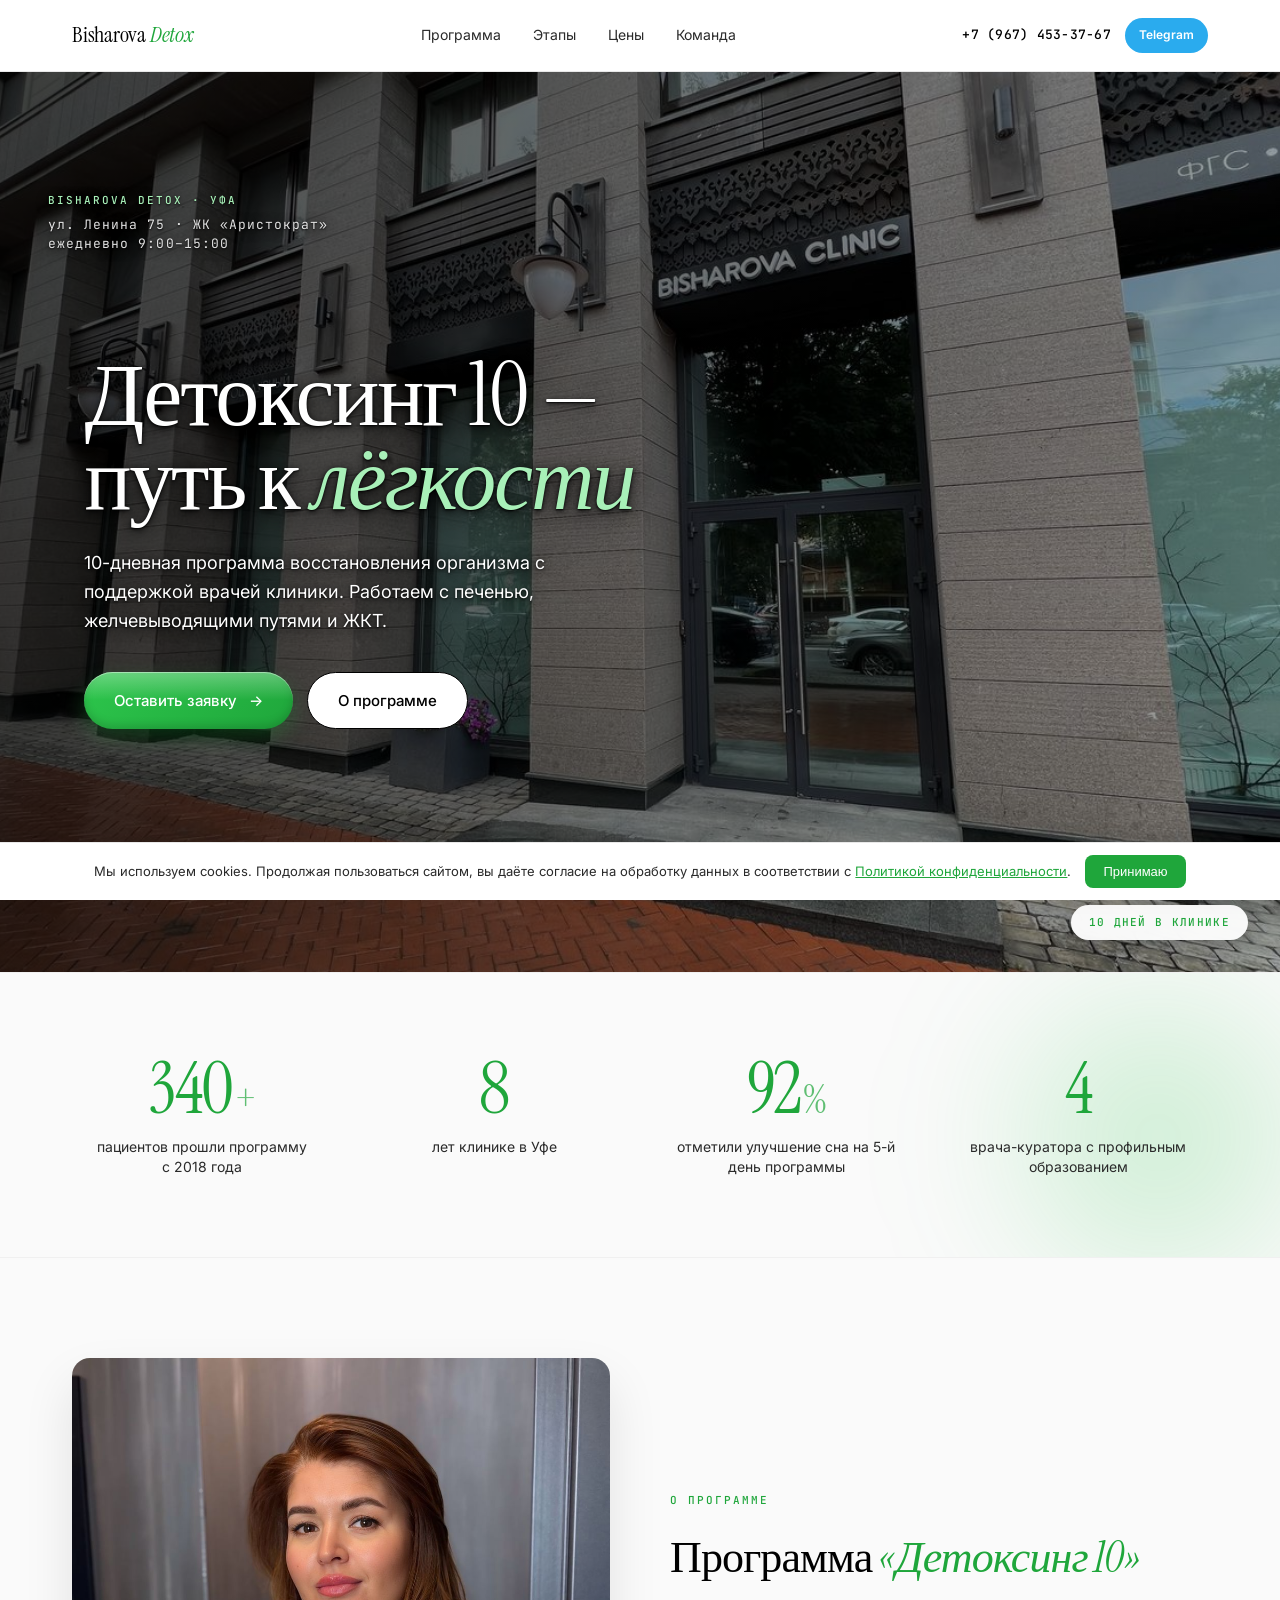
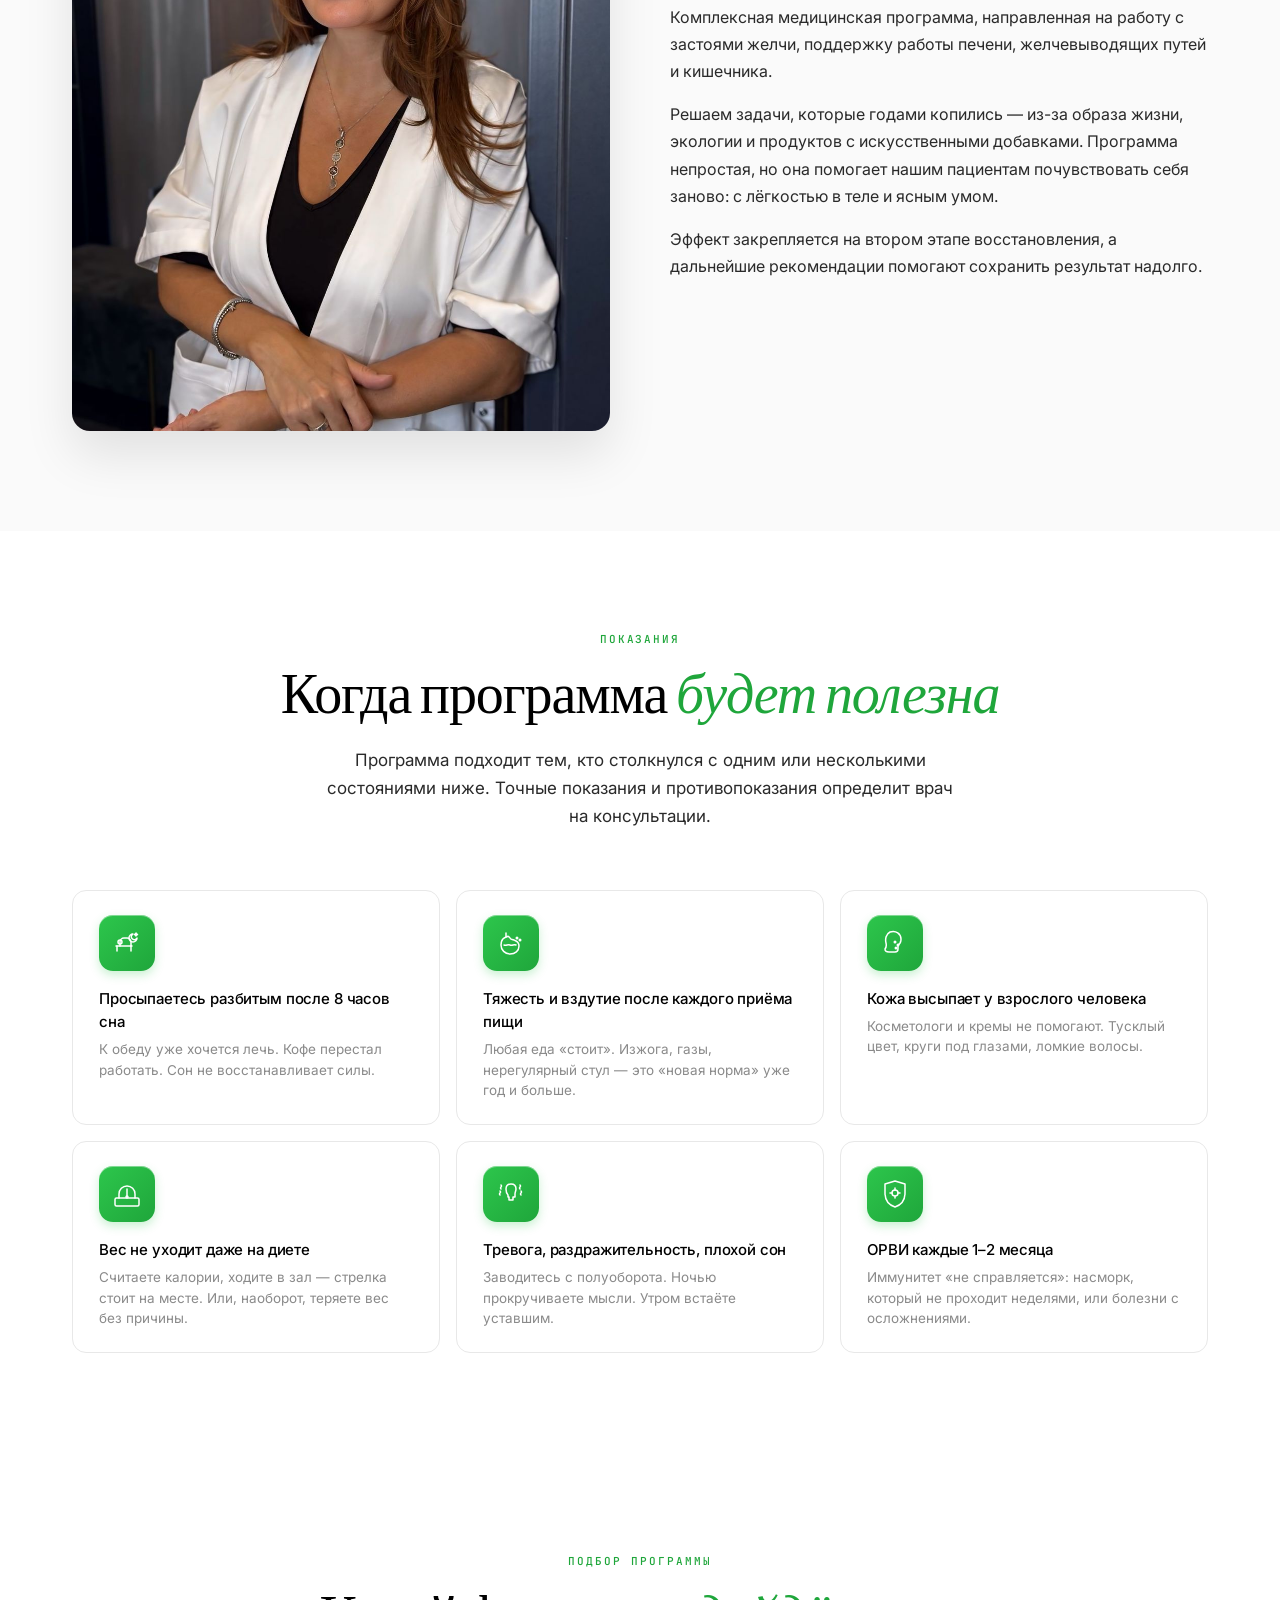
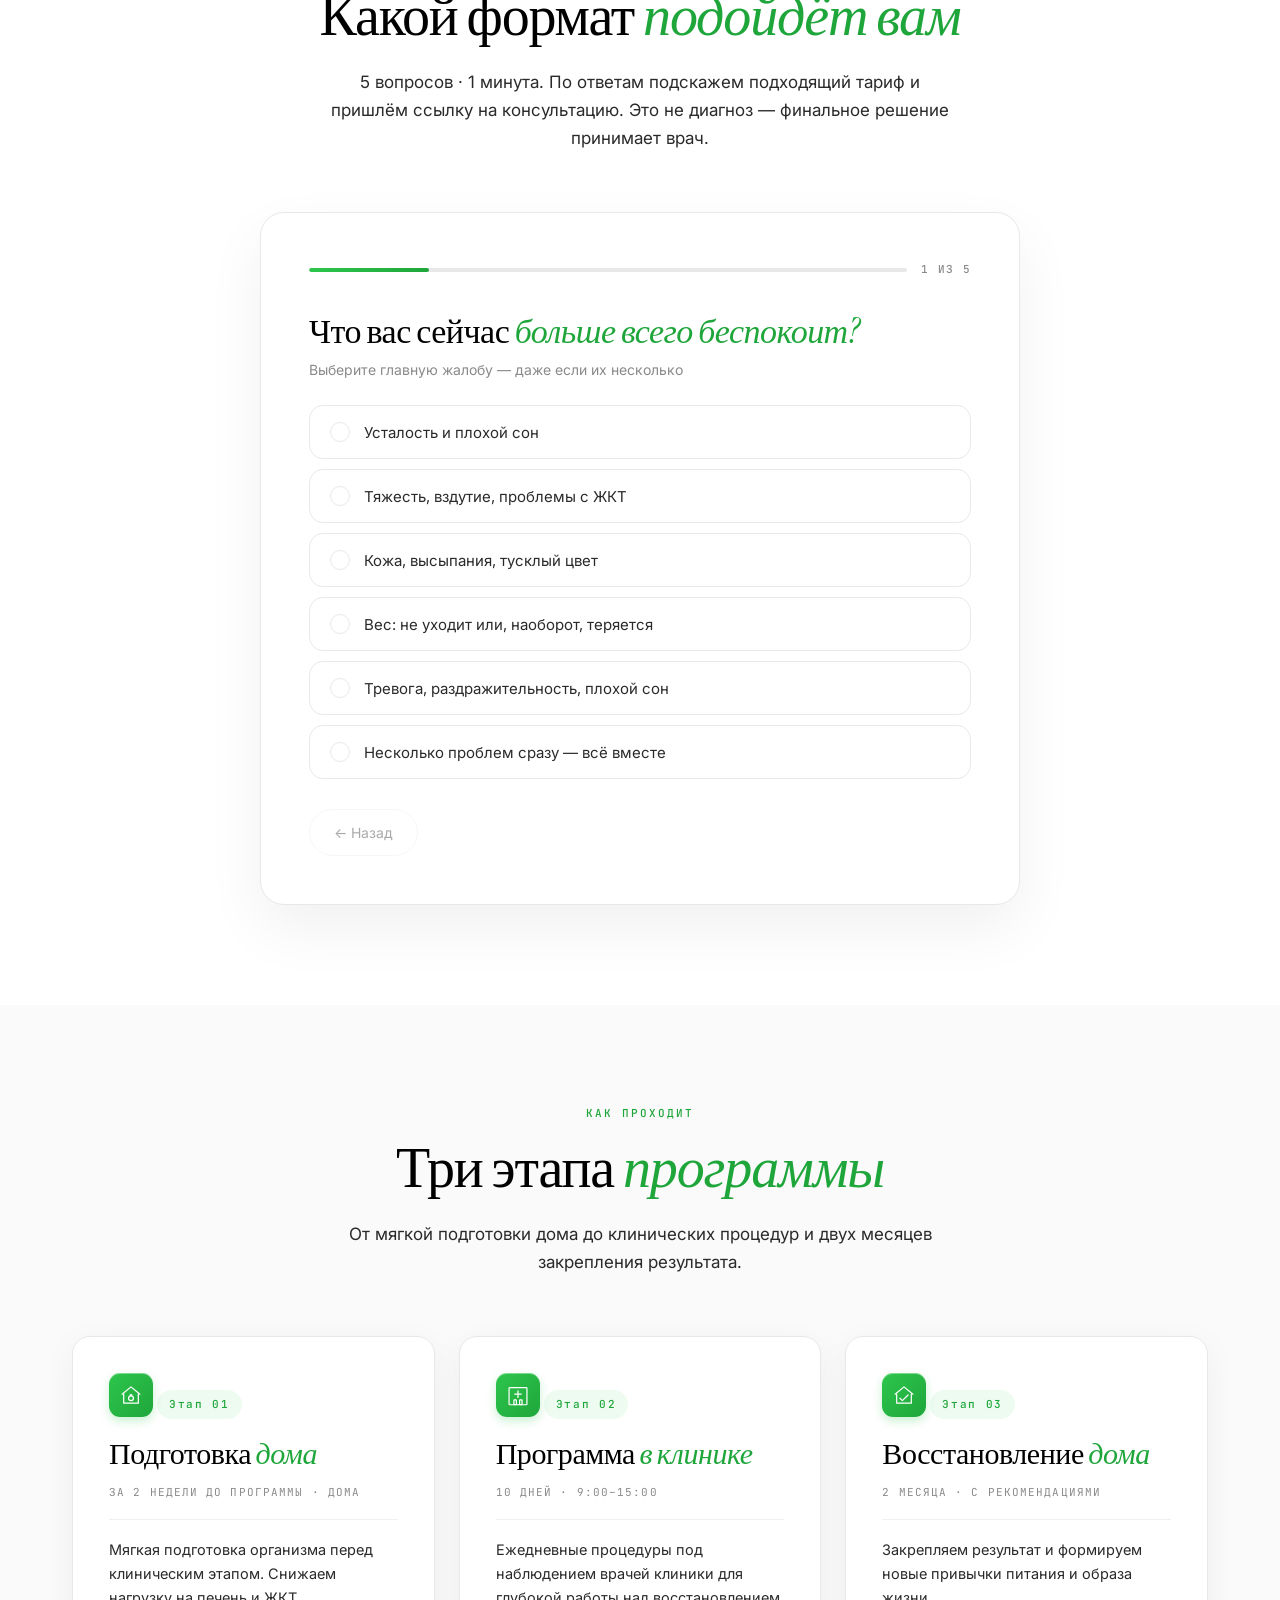
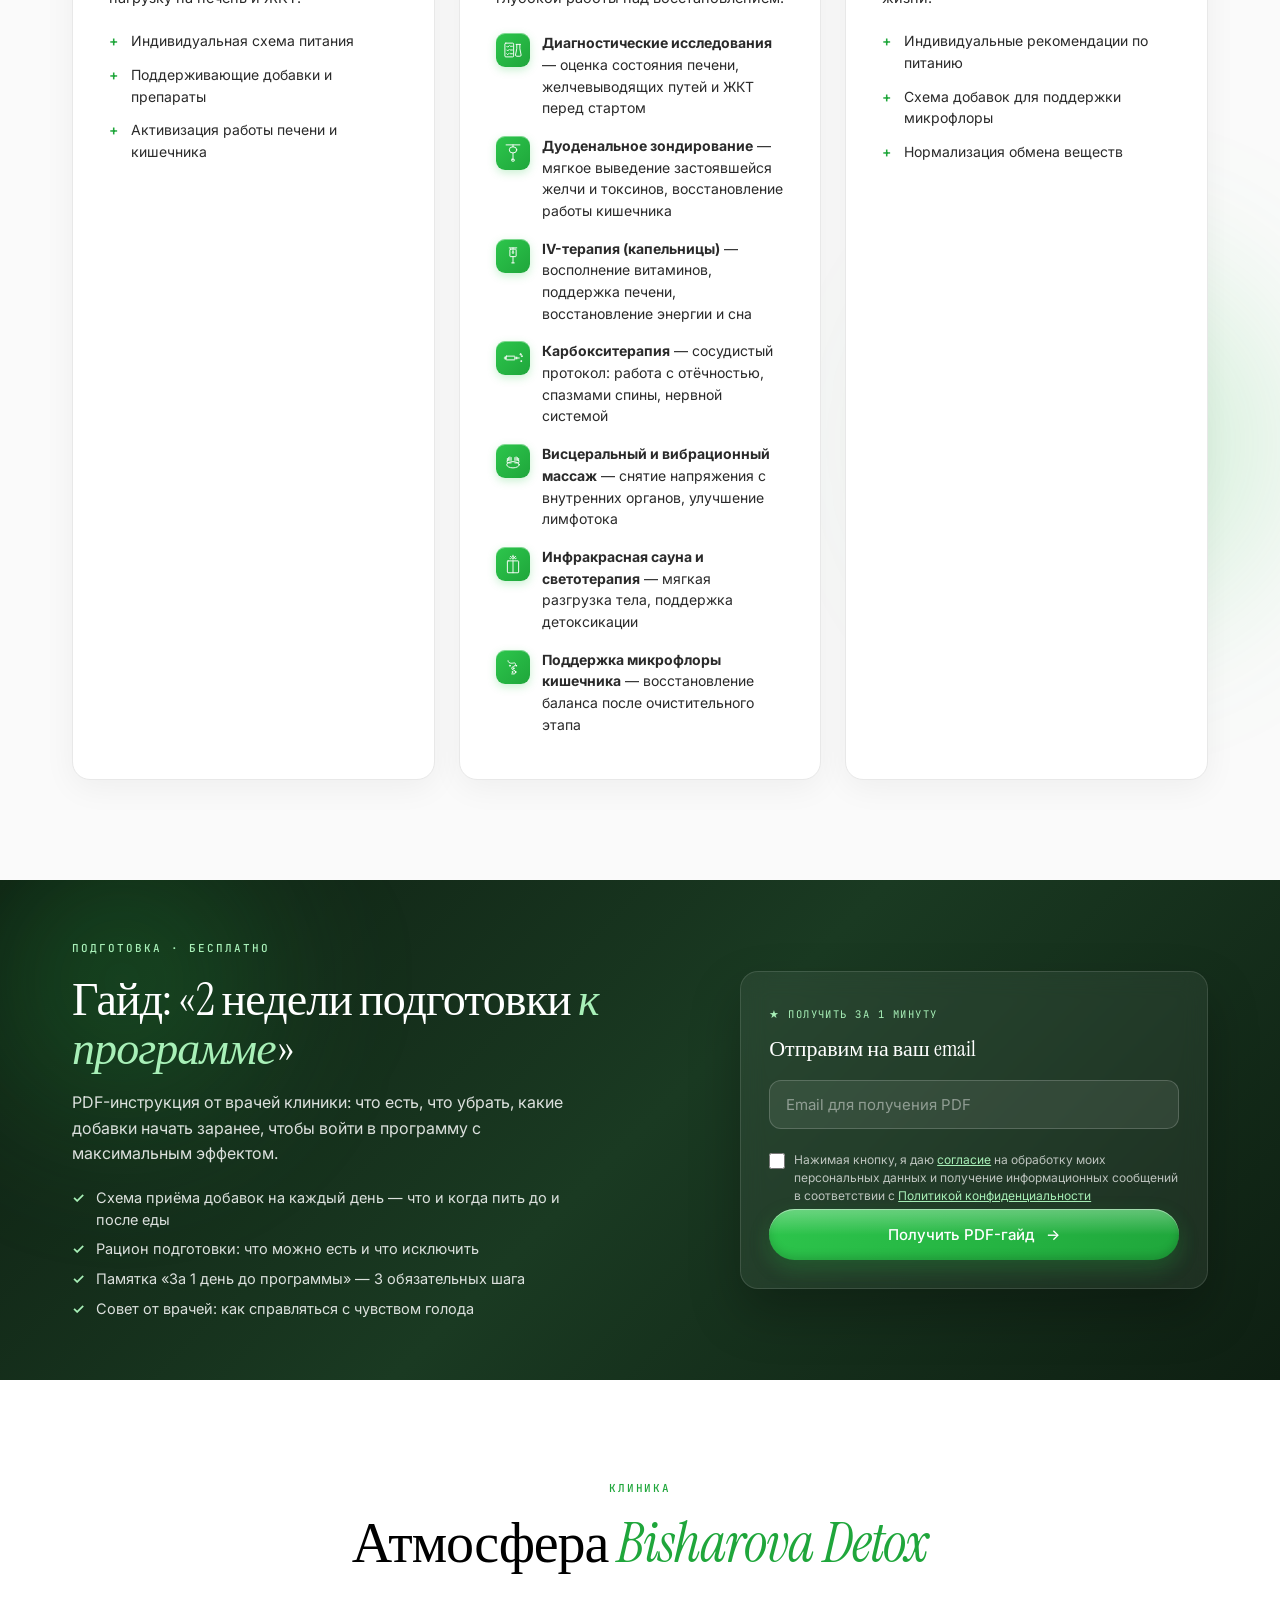
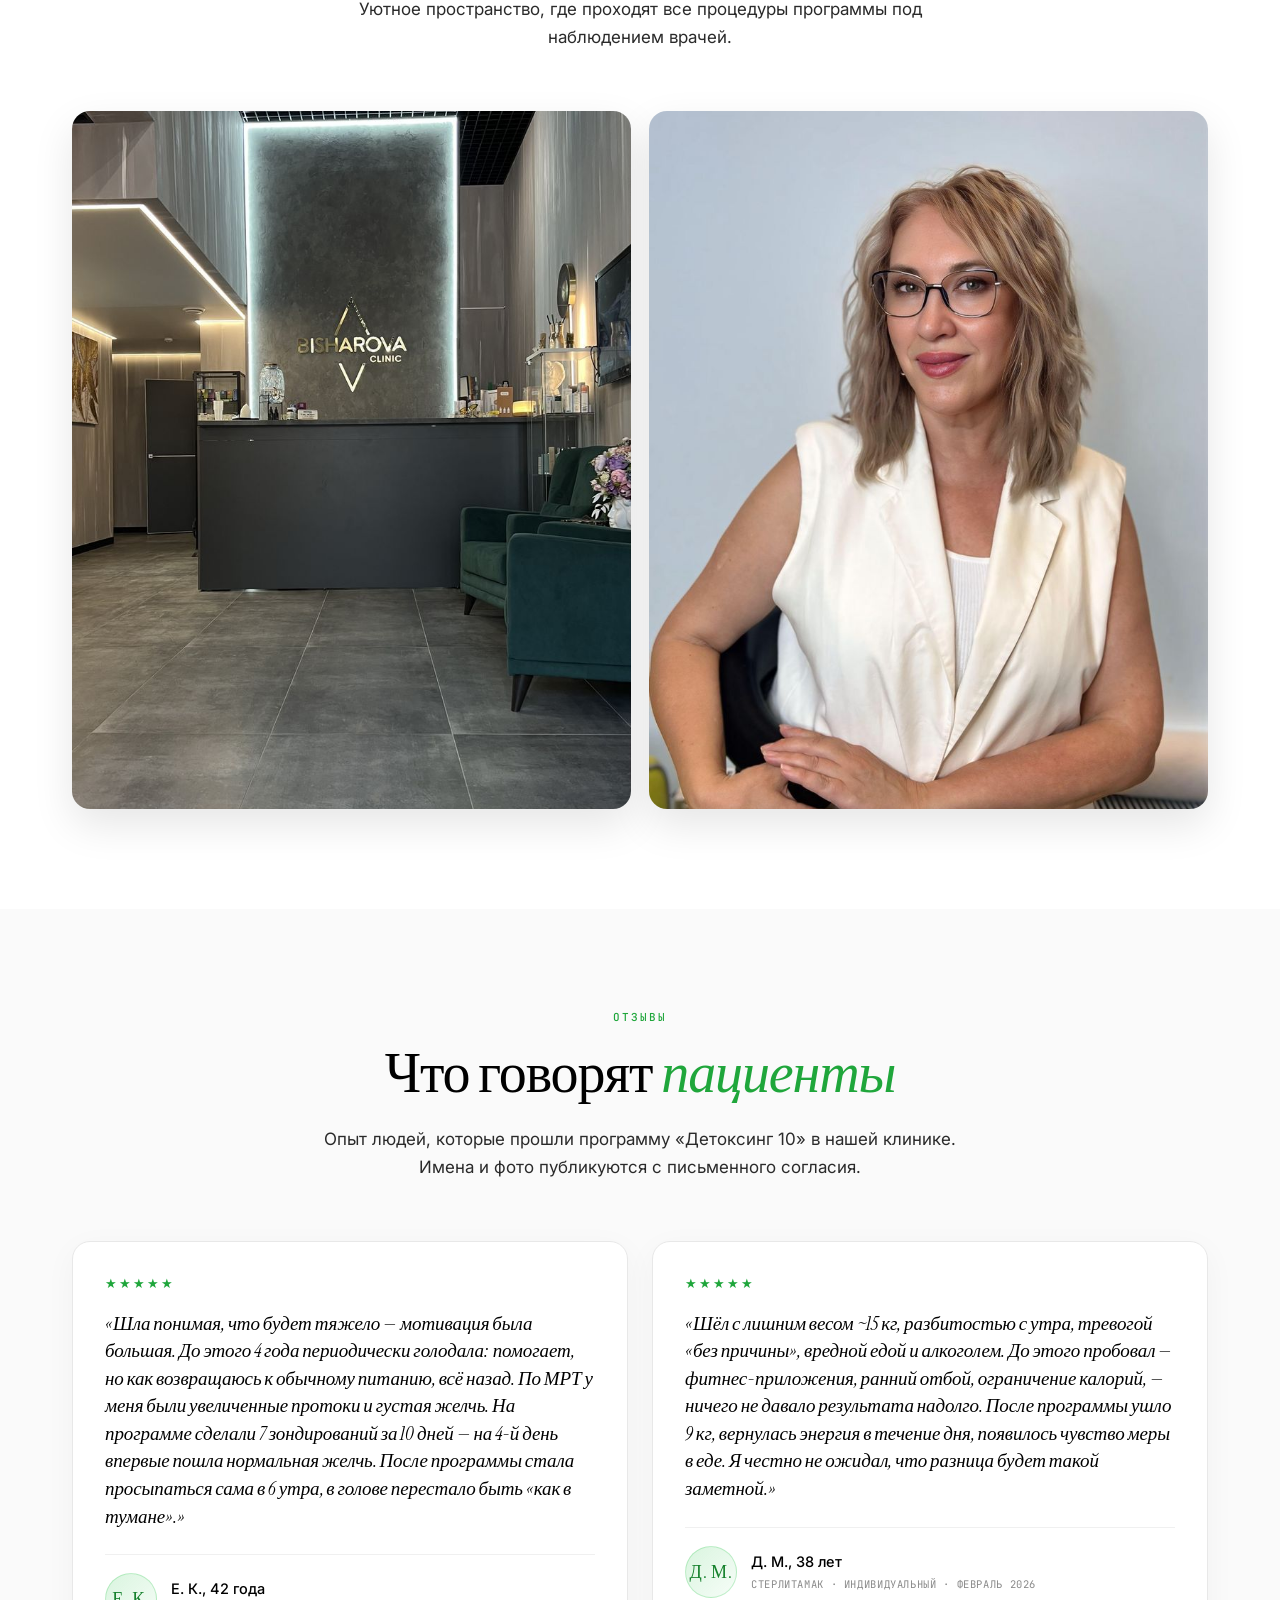
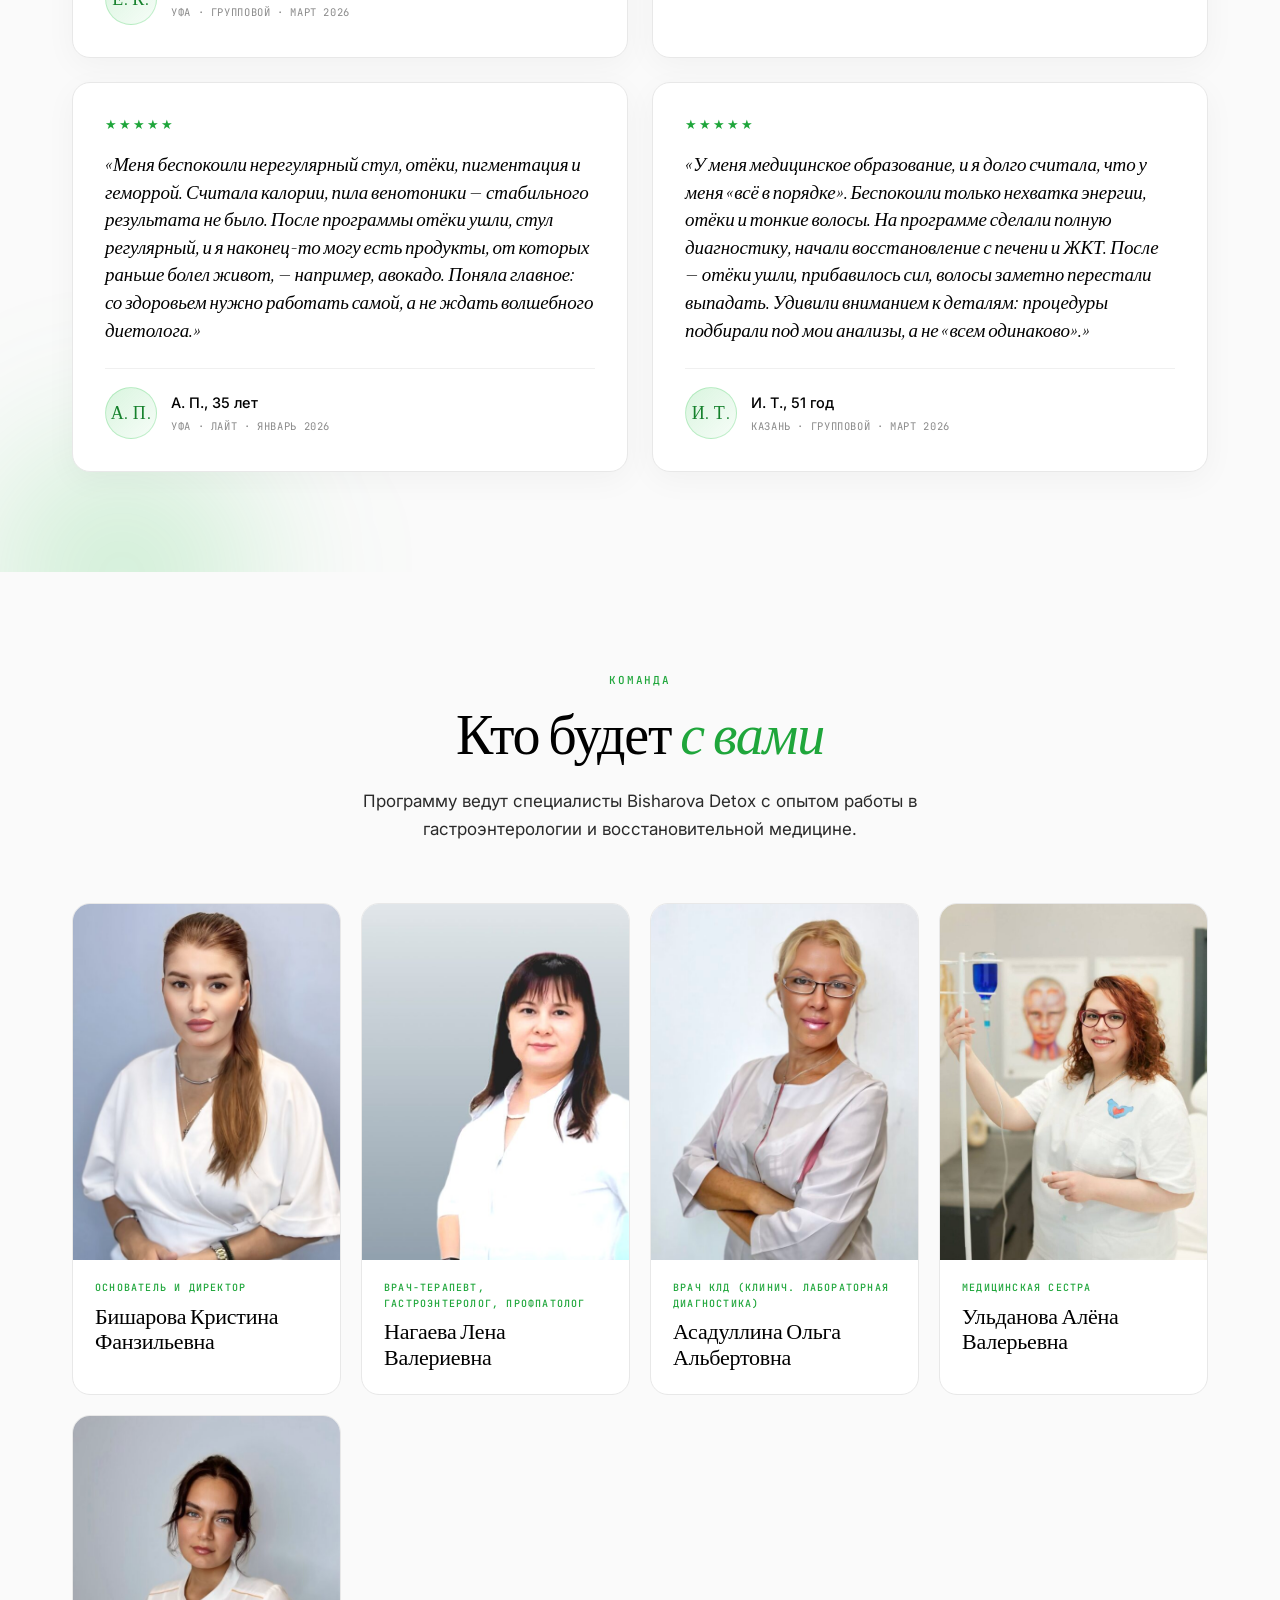
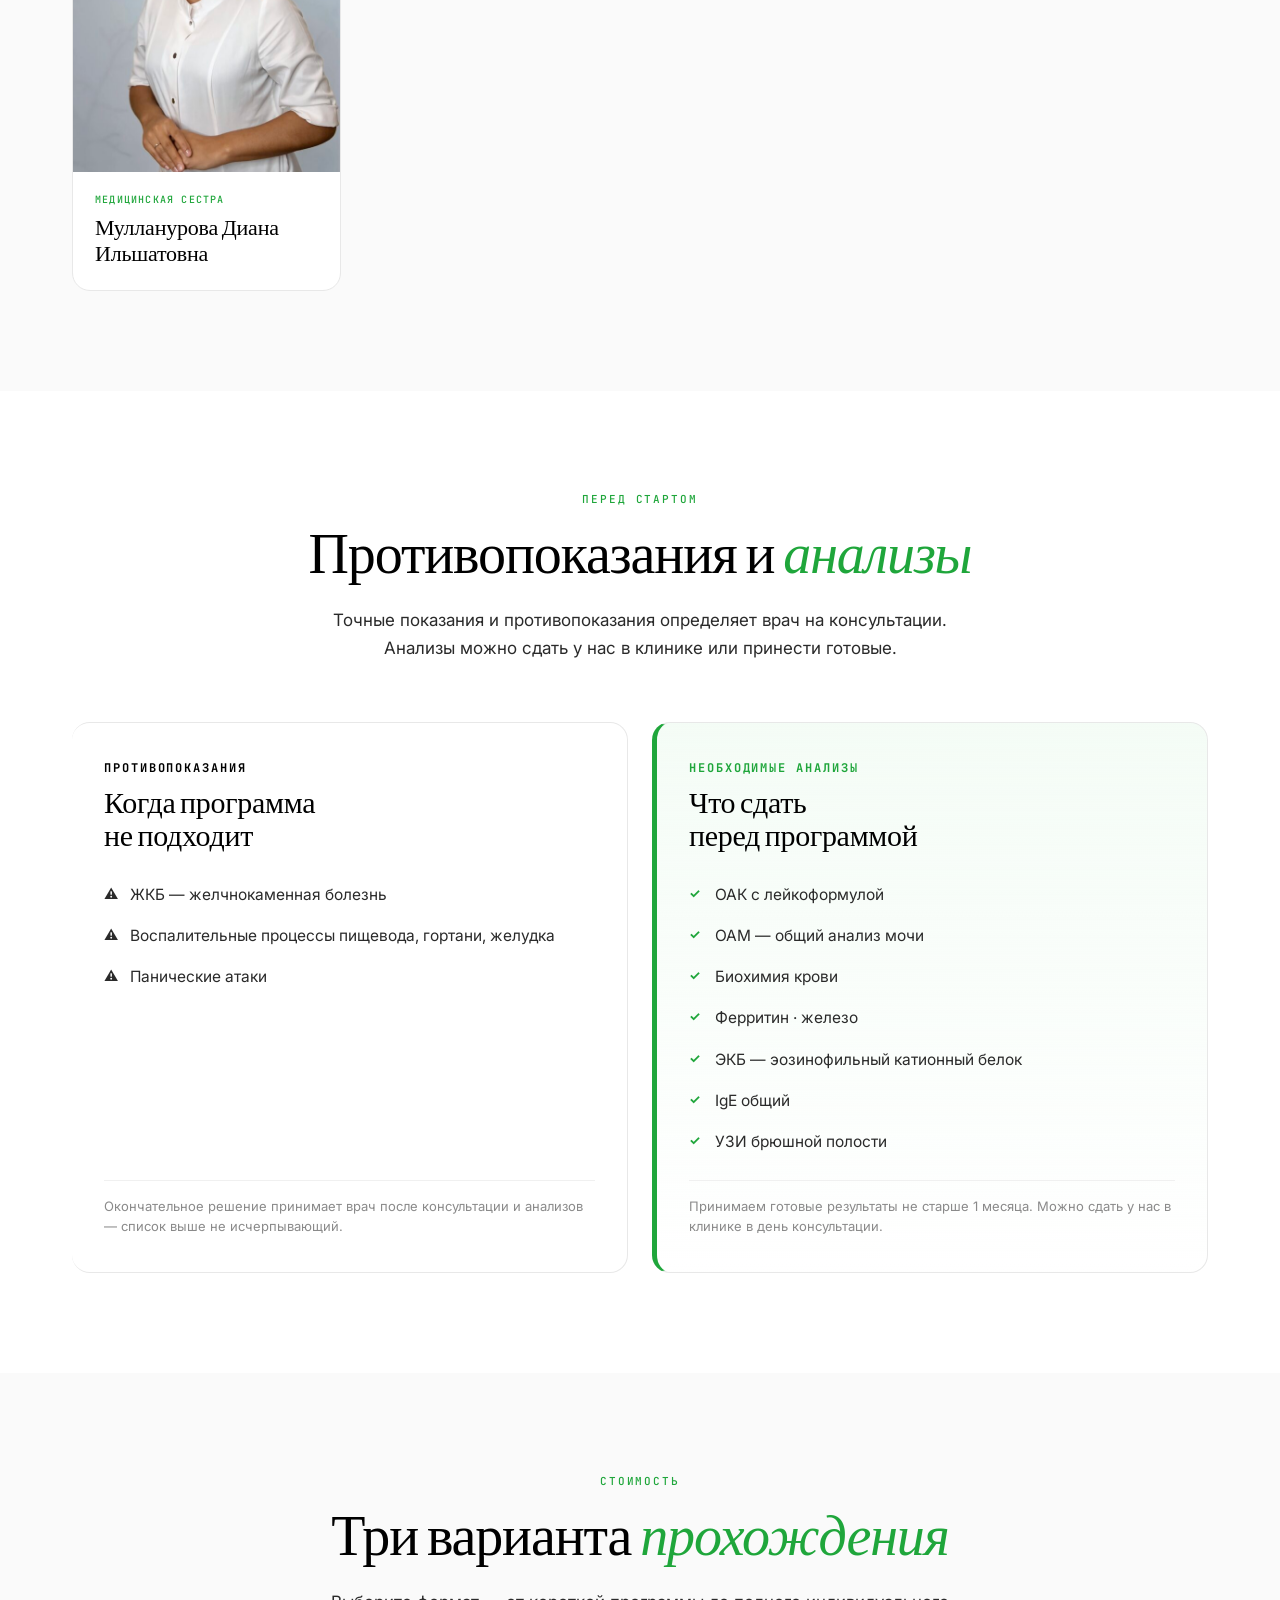
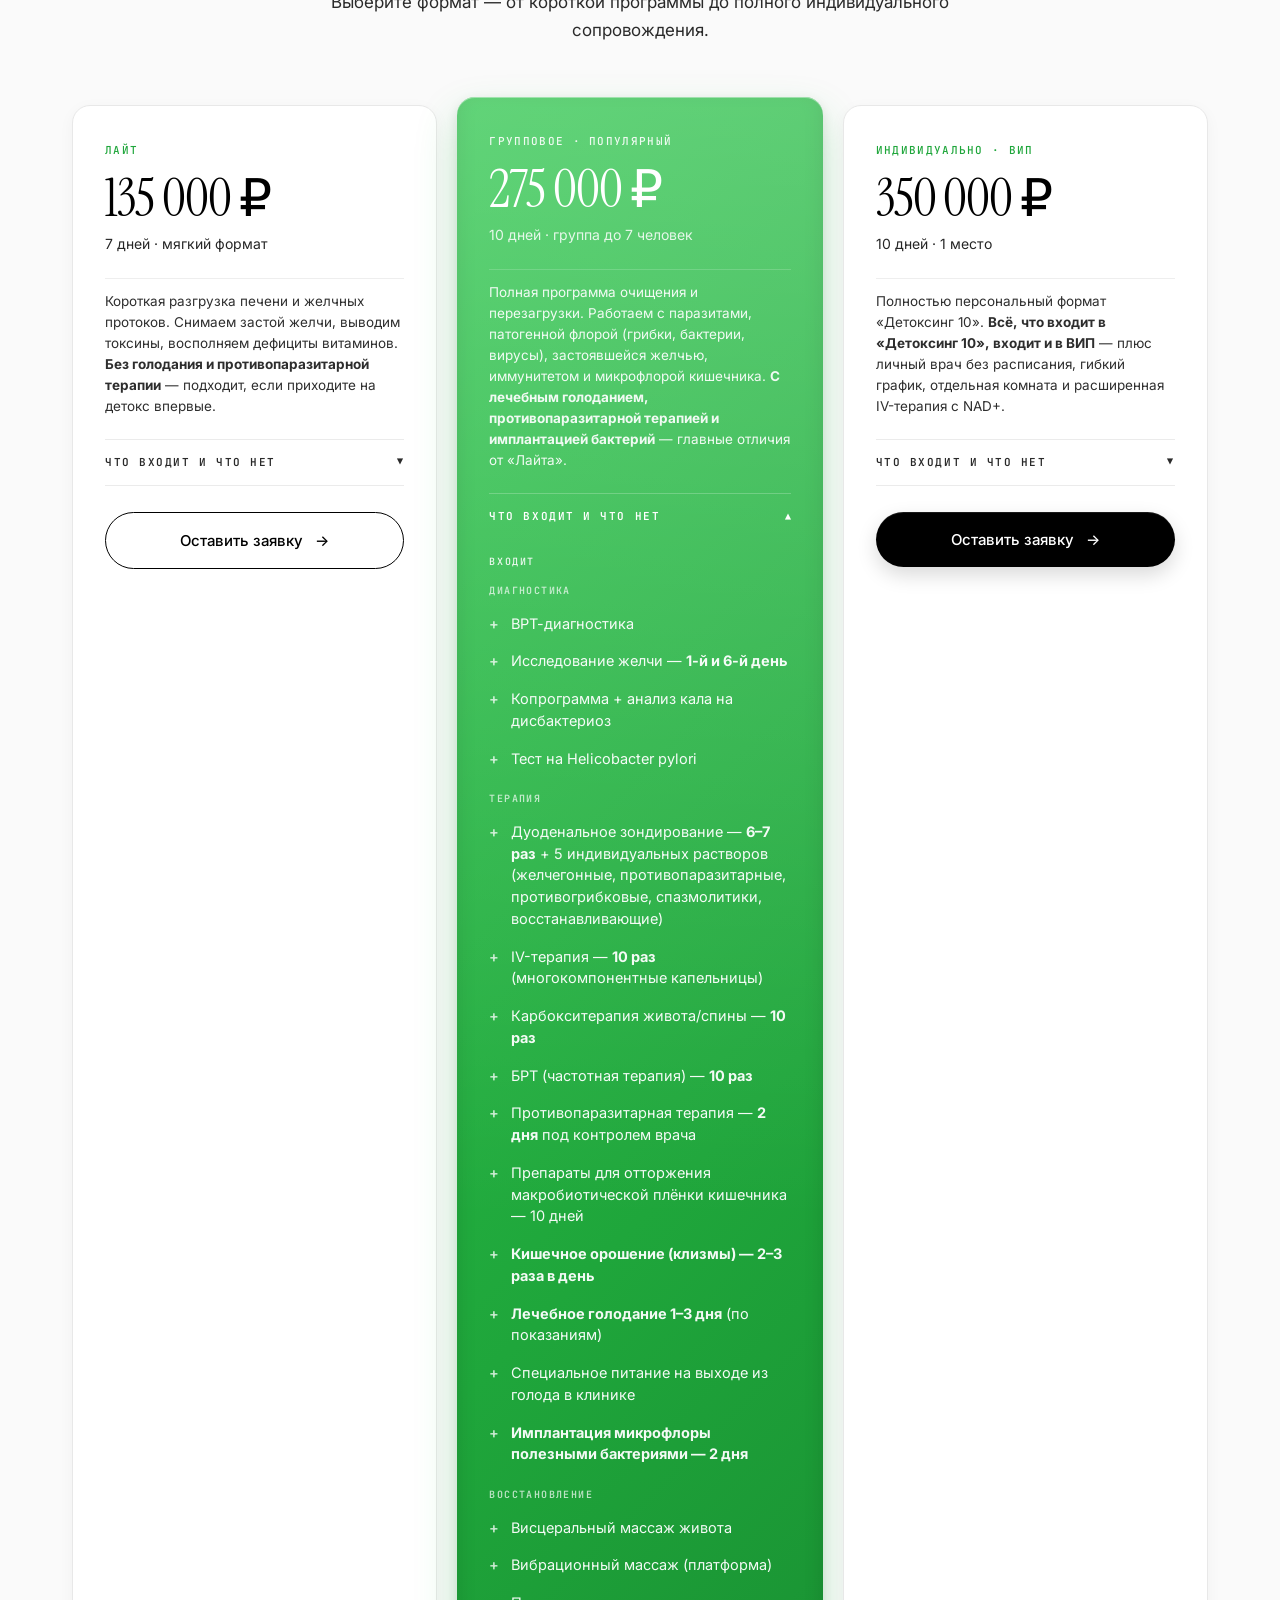
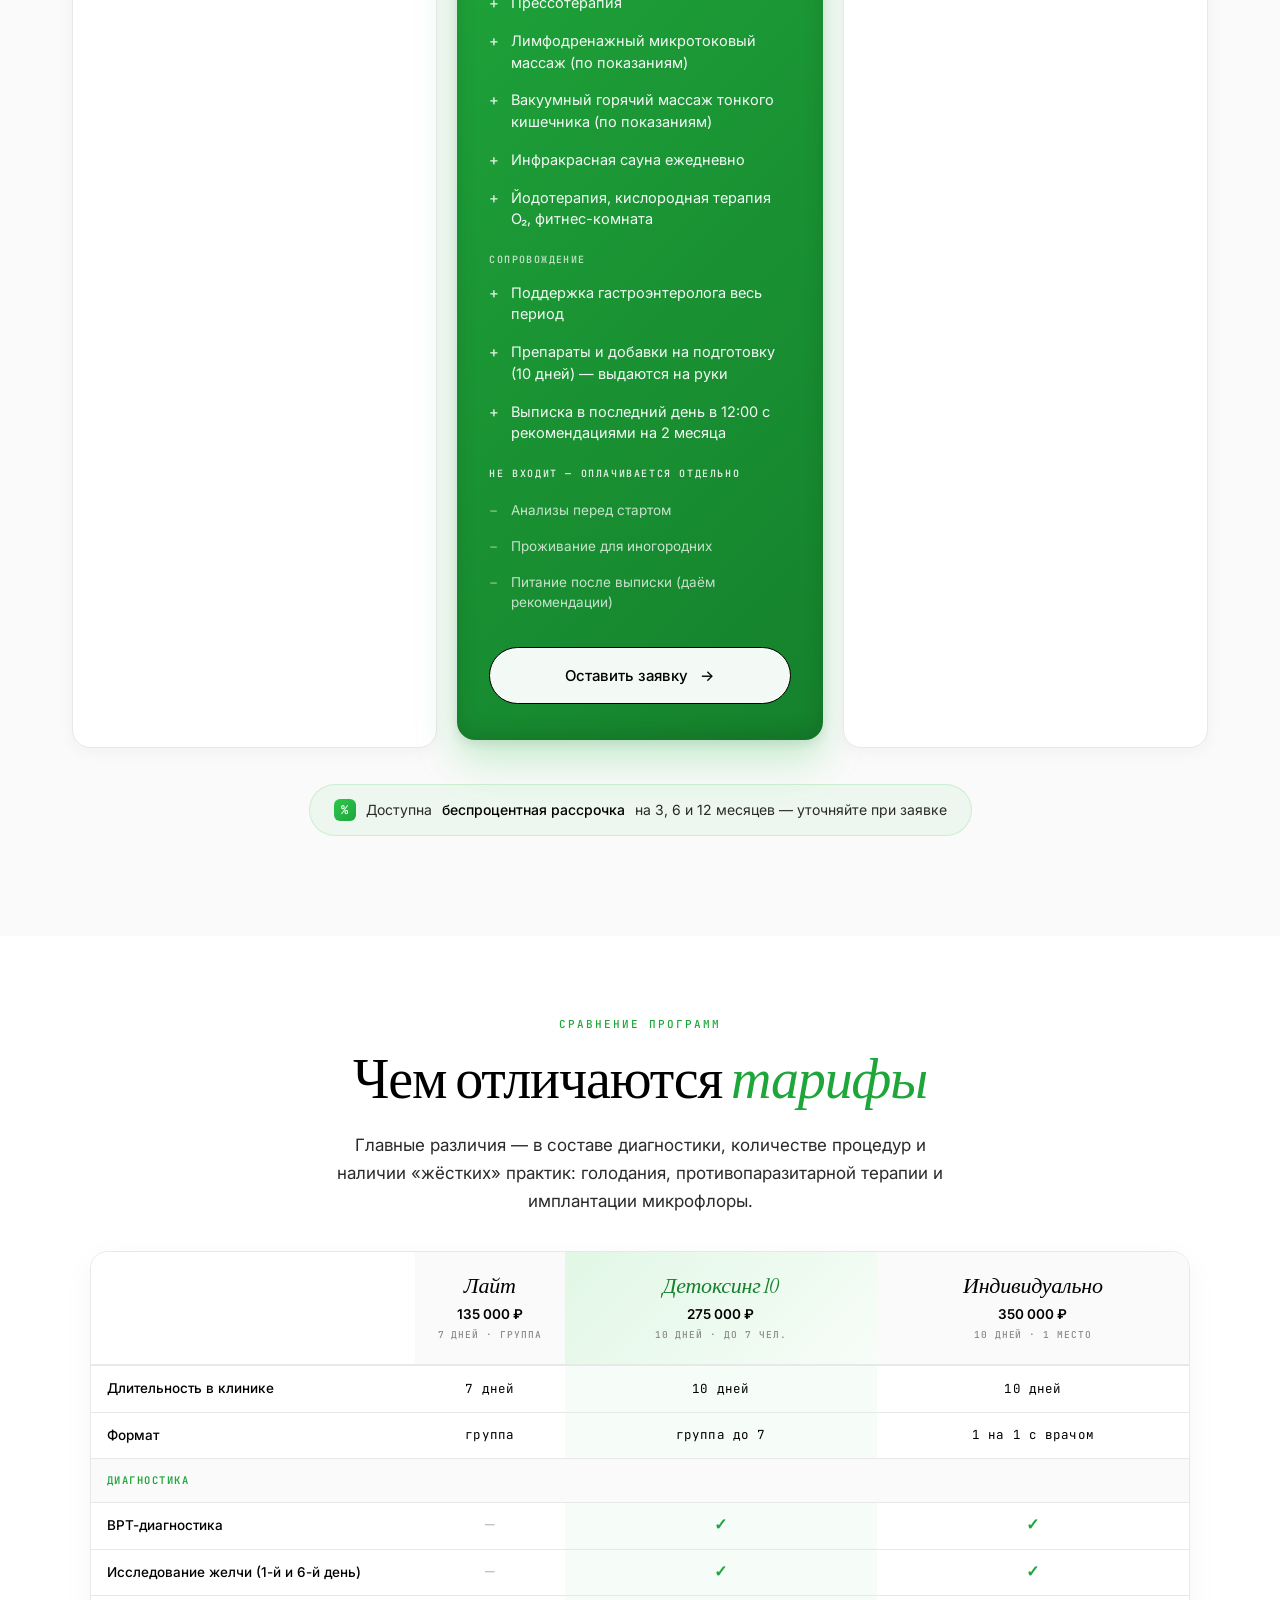
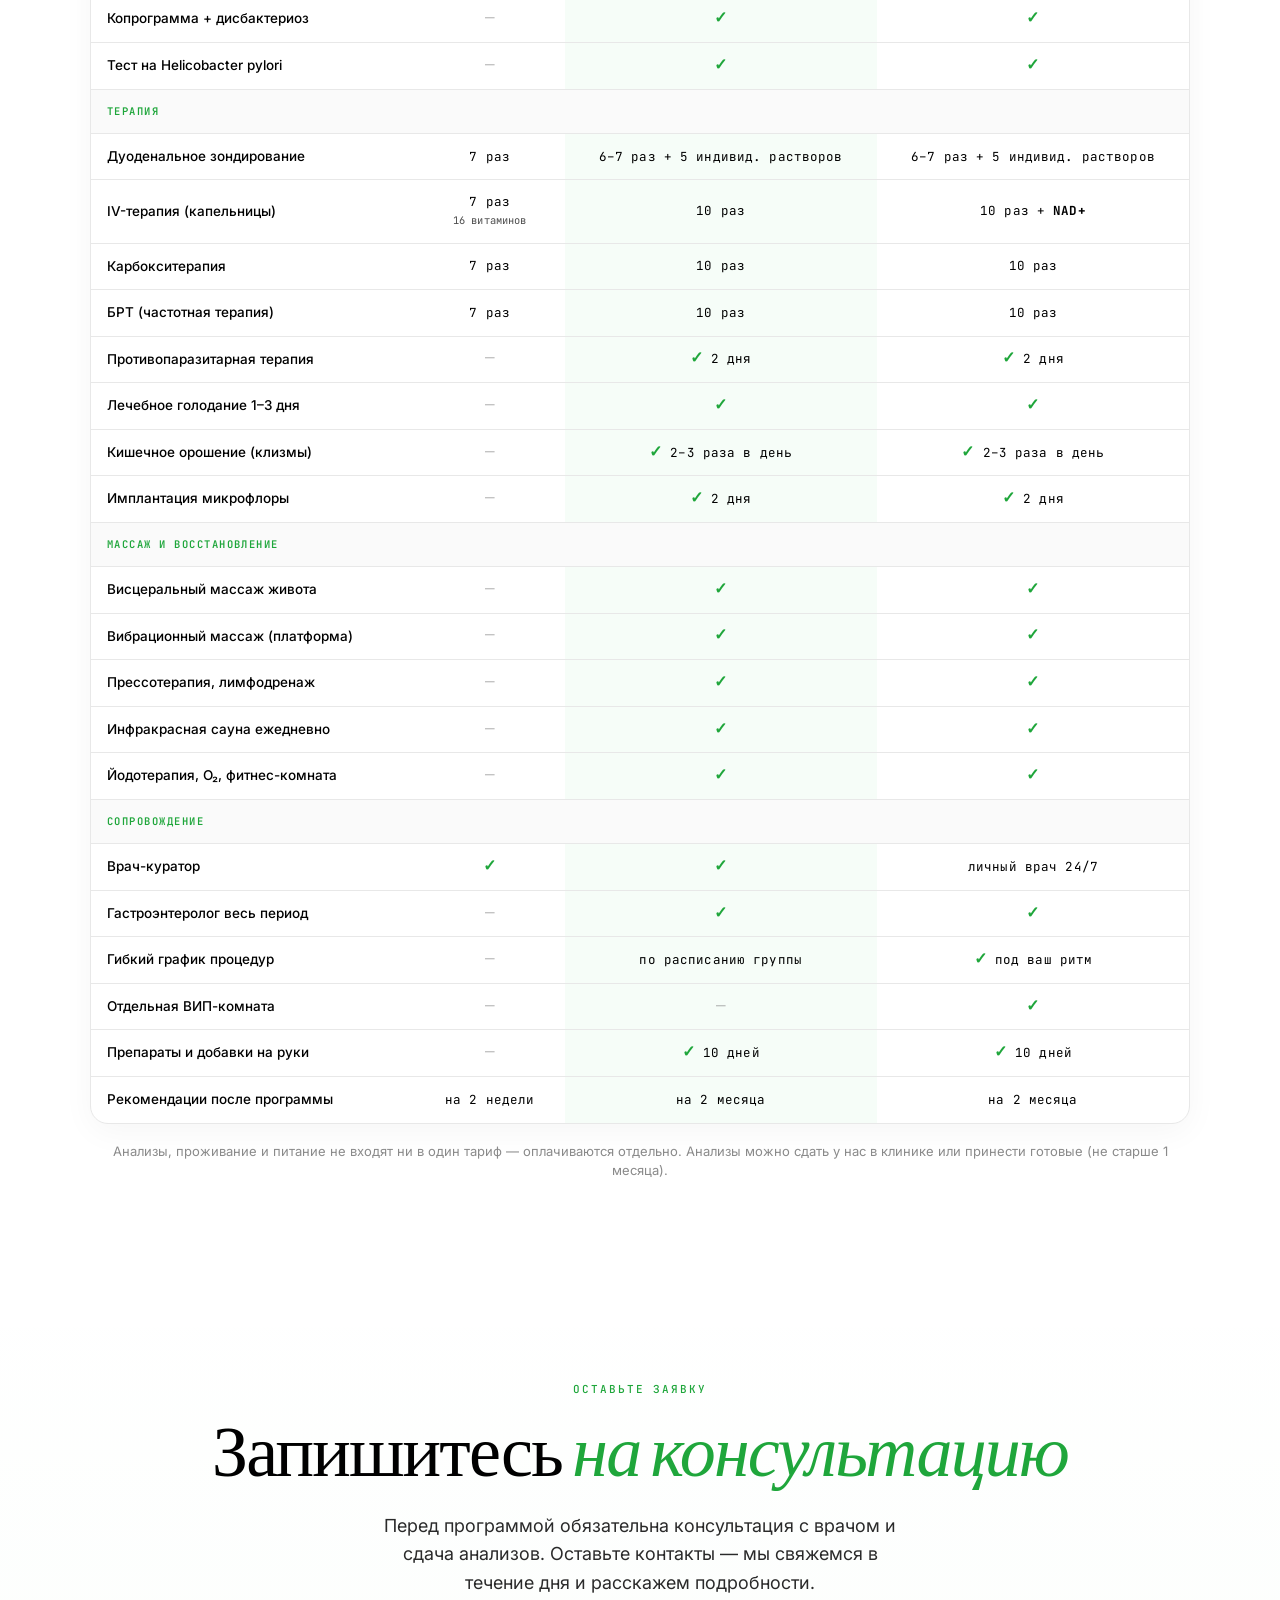
==== commit 4be91fe2: "Цена группового тарифа Детоксинг 10: 250 000 → 275 000 ₽ Co-Authored-By: Claude Opus 4.8 <noreply@an" ====
--- a/index.html
+++ b/index.html
@@ -1143,7 +1143,7 @@
       <div class="price-card featured">
         <div class="price-card-content">
           <div class="tag">Групповое · популярный</div>
-          <div class="price">250 000 ₽</div>
+          <div class="price">275 000 ₽</div>
           <div class="days">10 дней · группа до 7 человек</div>
           <p class="pc-desc">Полная программа очищения и перезагрузки. Работаем с паразитами, патогенной флорой (грибки, бактерии, вирусы), застоявшейся желчью, иммунитетом и микрофлорой кишечника. <b>С лечебным голоданием, противопаразитарной терапией и имплантацией бактерий</b> — главные отличия от «Лайта».</p>
           <details class="pc-details" open>
@@ -1264,7 +1264,7 @@
             </th>
             <th class="col-feat">
               <span class="ct-name">Детоксинг 10</span>
-              <span class="ct-price">250 000 ₽</span>
+              <span class="ct-price">275 000 ₽</span>
               <span class="ct-meta">10 дней · до 7 чел.</span>
             </th>
             <th>
@@ -1430,7 +1430,7 @@
 
   function renderResult(){
     var rec = 'Групповая программа';
-    var price = '250 000 ₽';
+    var price = '275 000 ₽';
     var why = 'Подходит большинству — 10 дней полной программы с поддержкой врача и группы.';
 
     if(answers['4']==='individual' || (answers['1']==='many' && answers['2']==='gt3')){
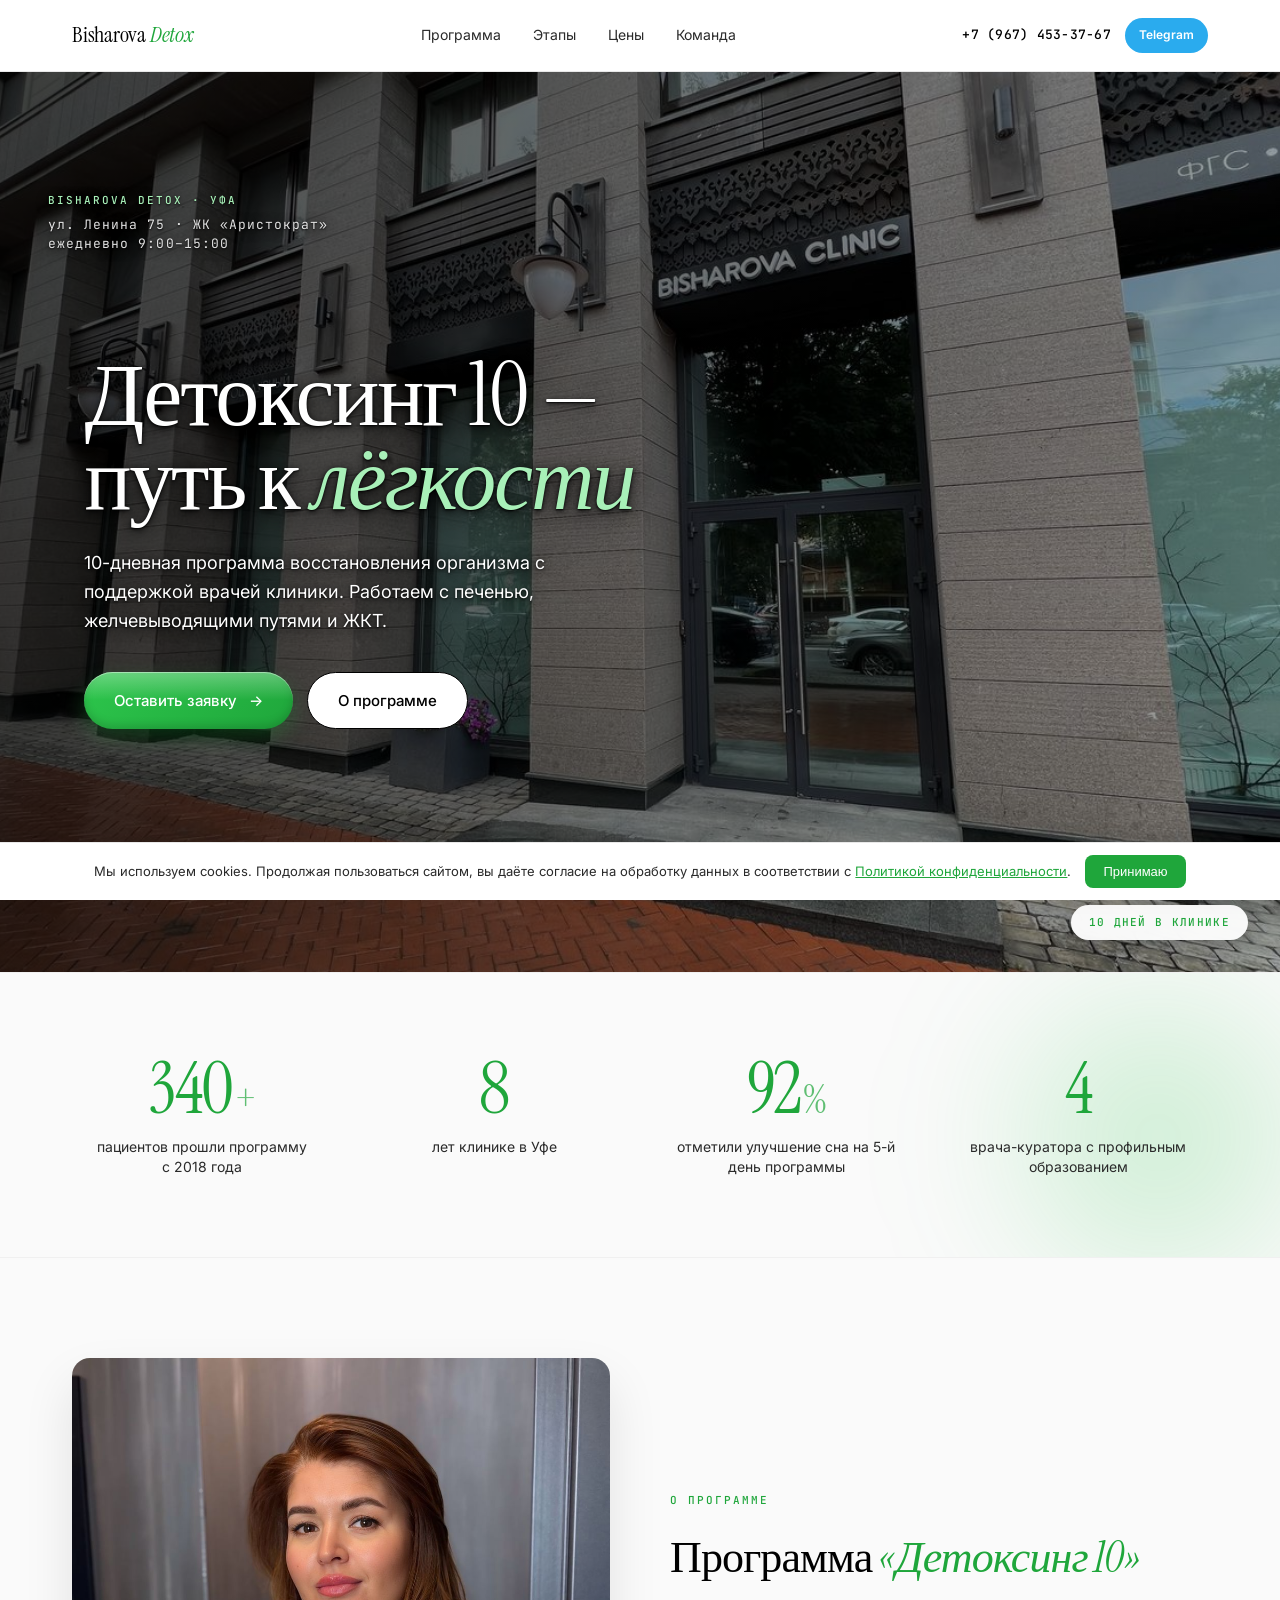
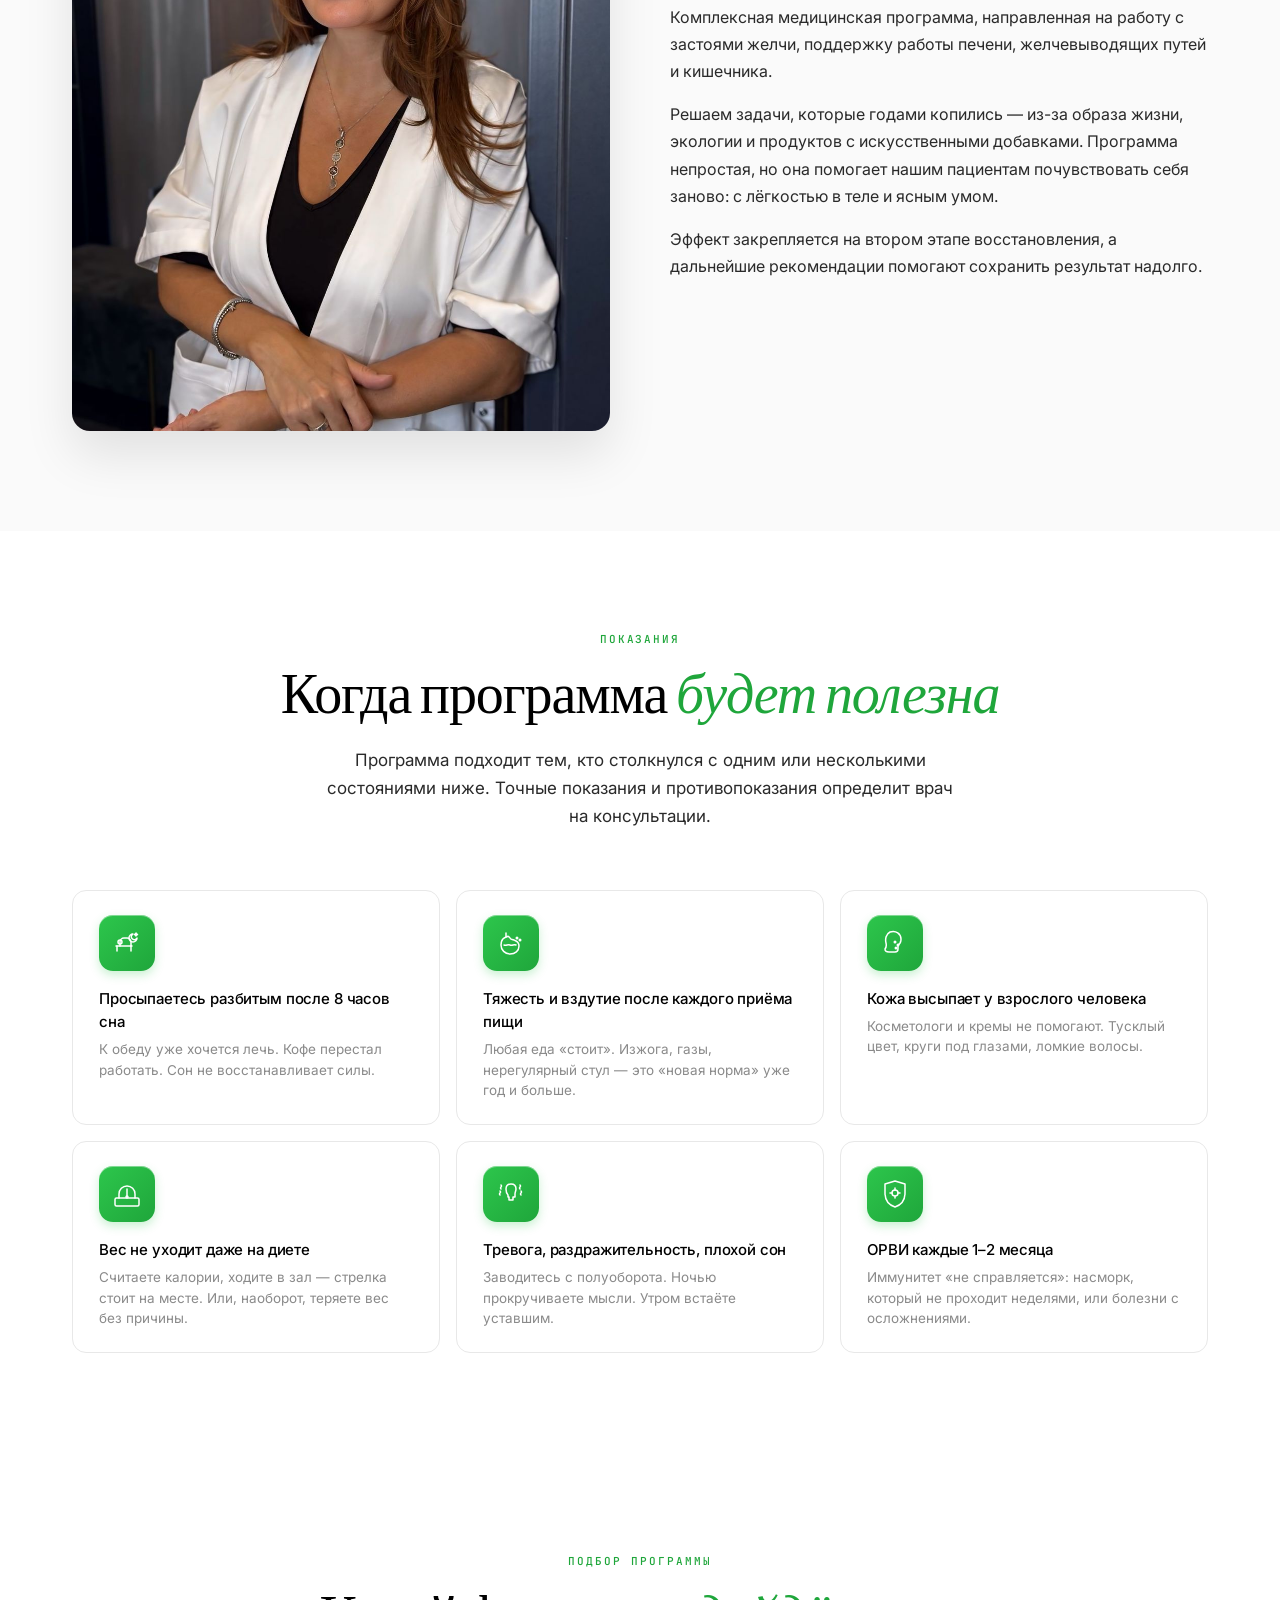
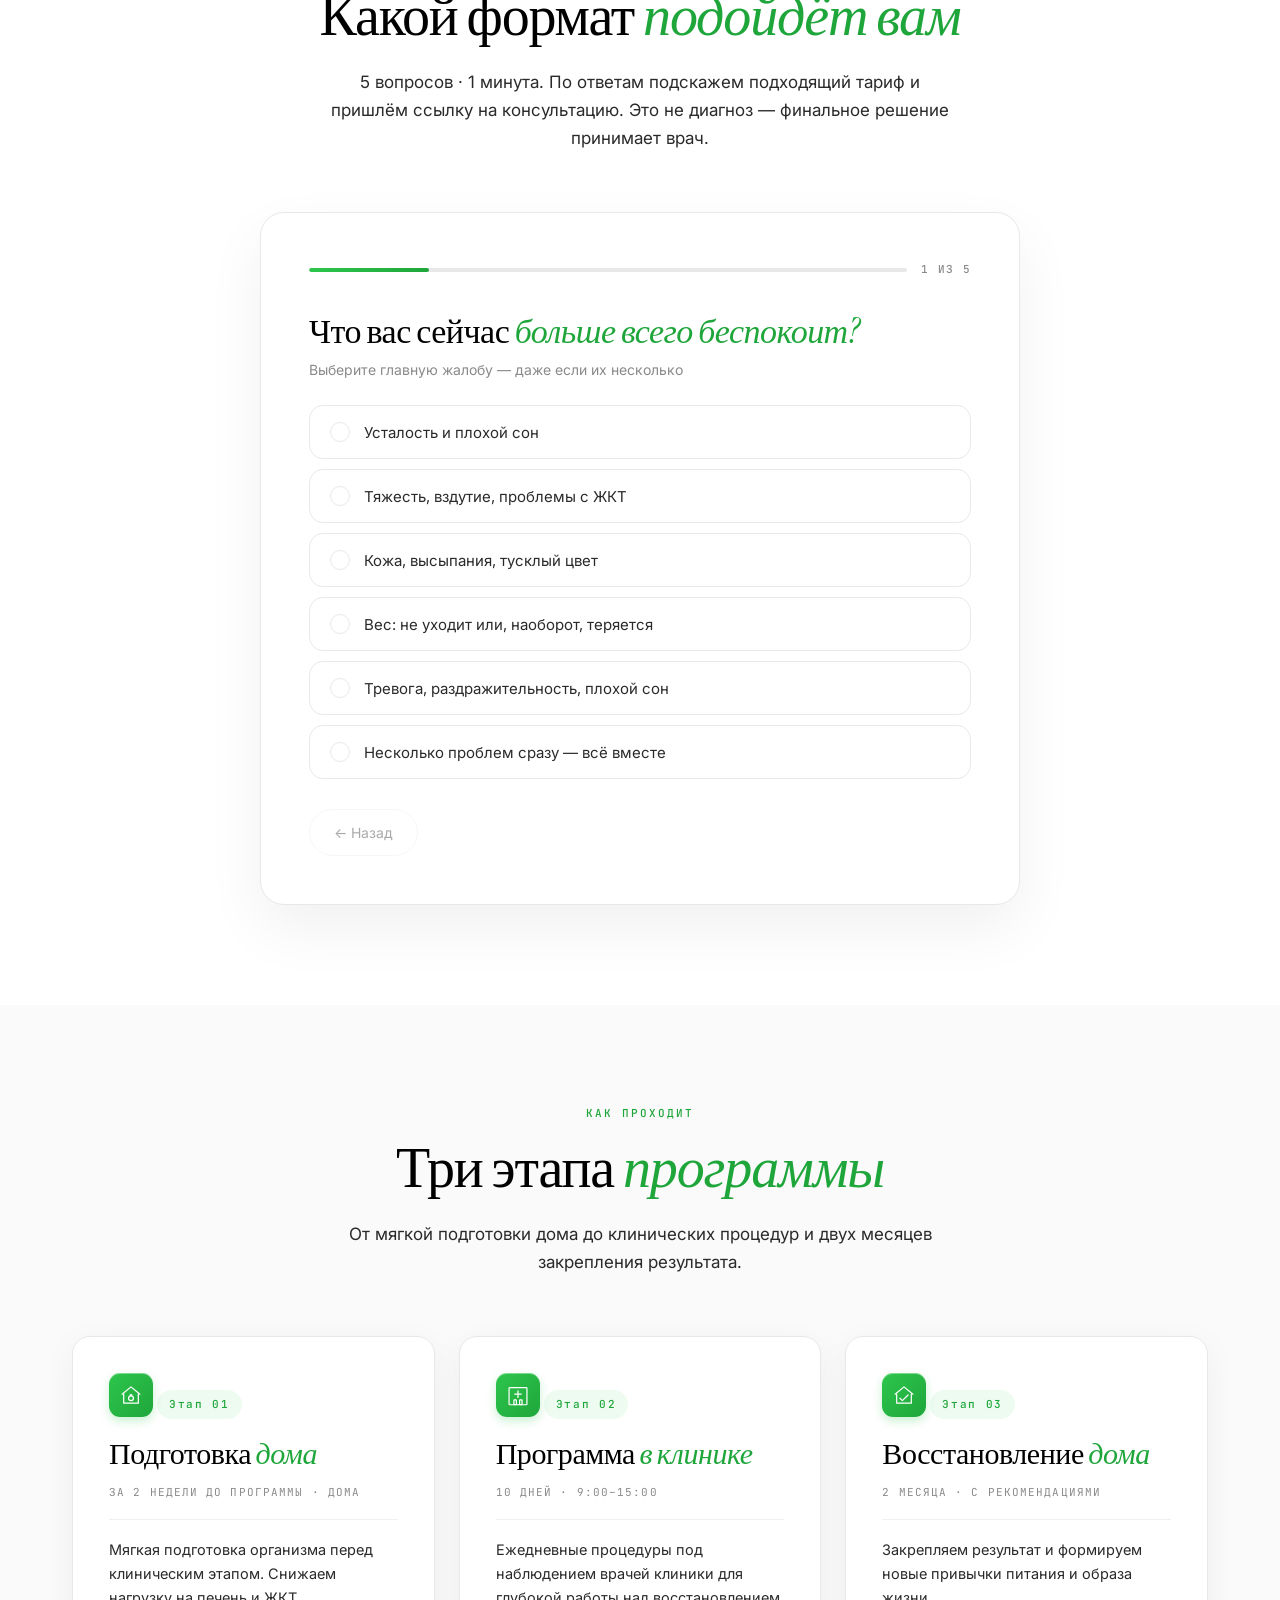
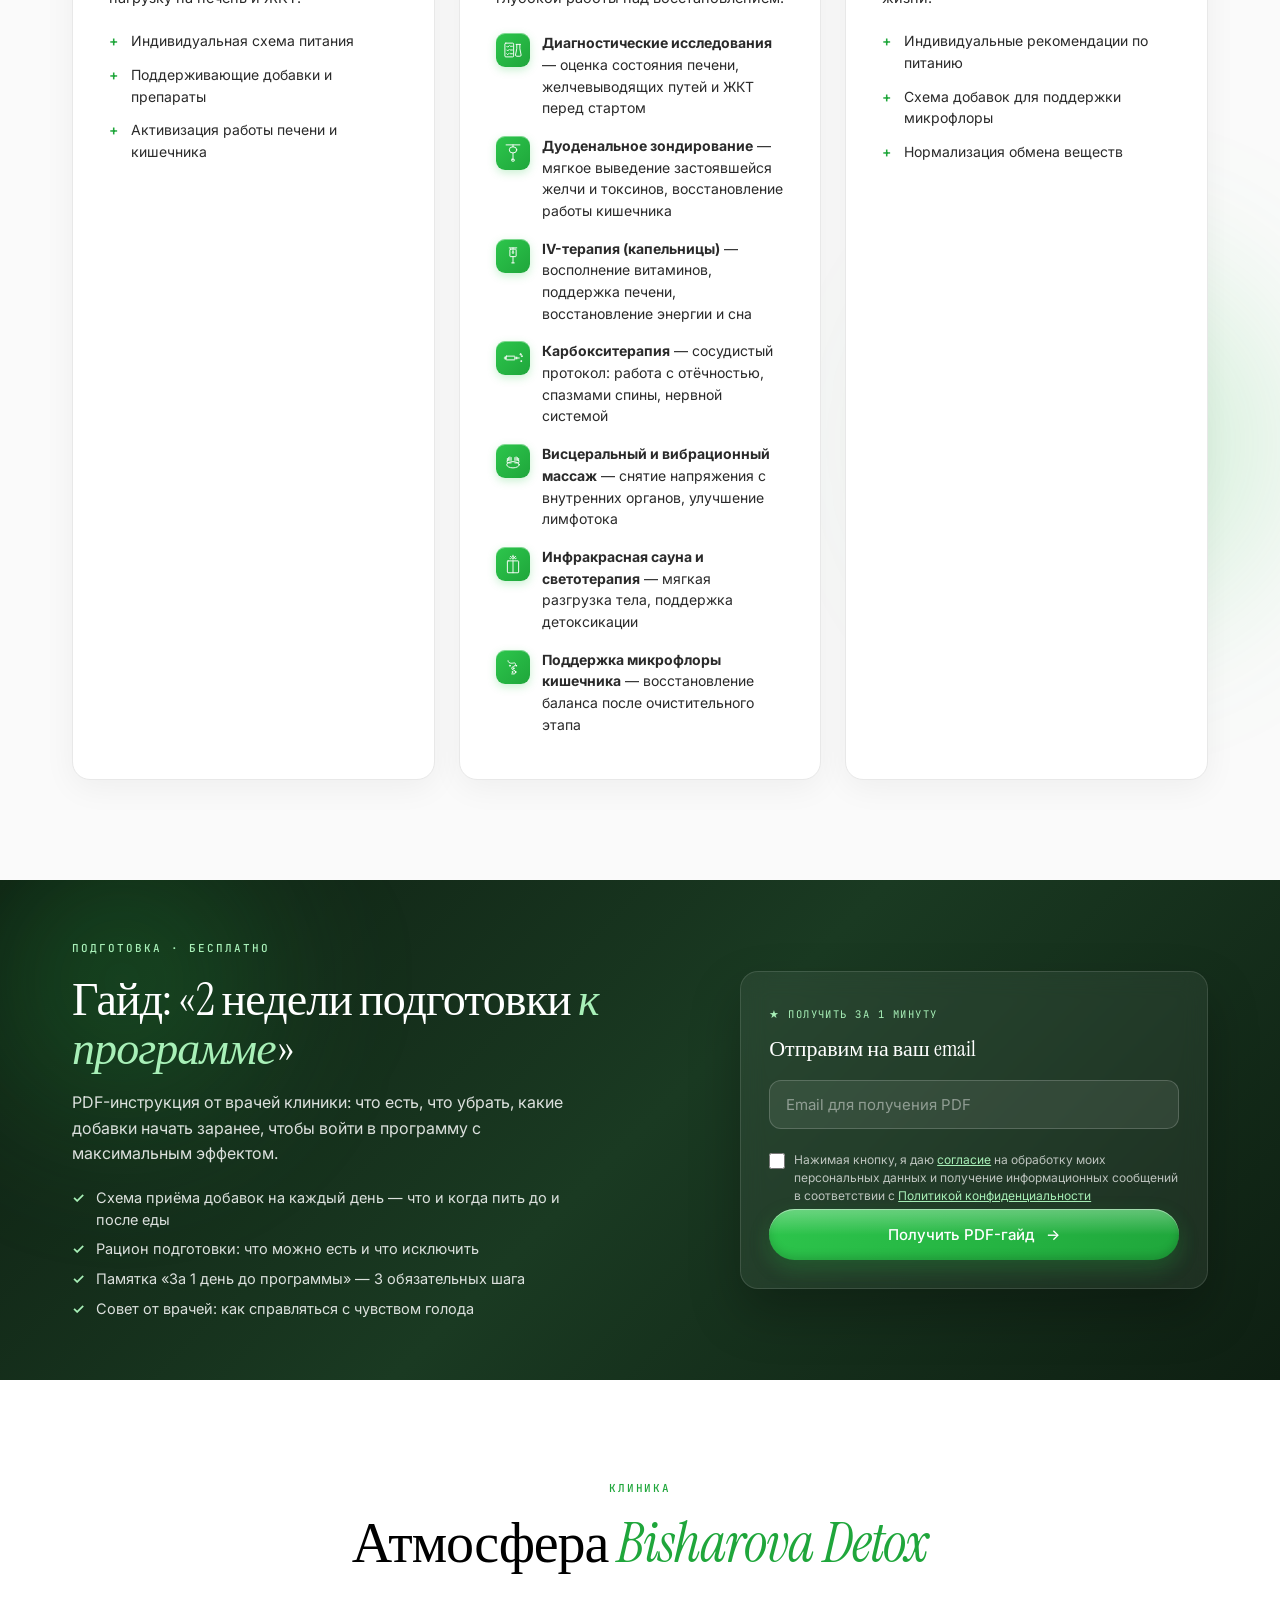
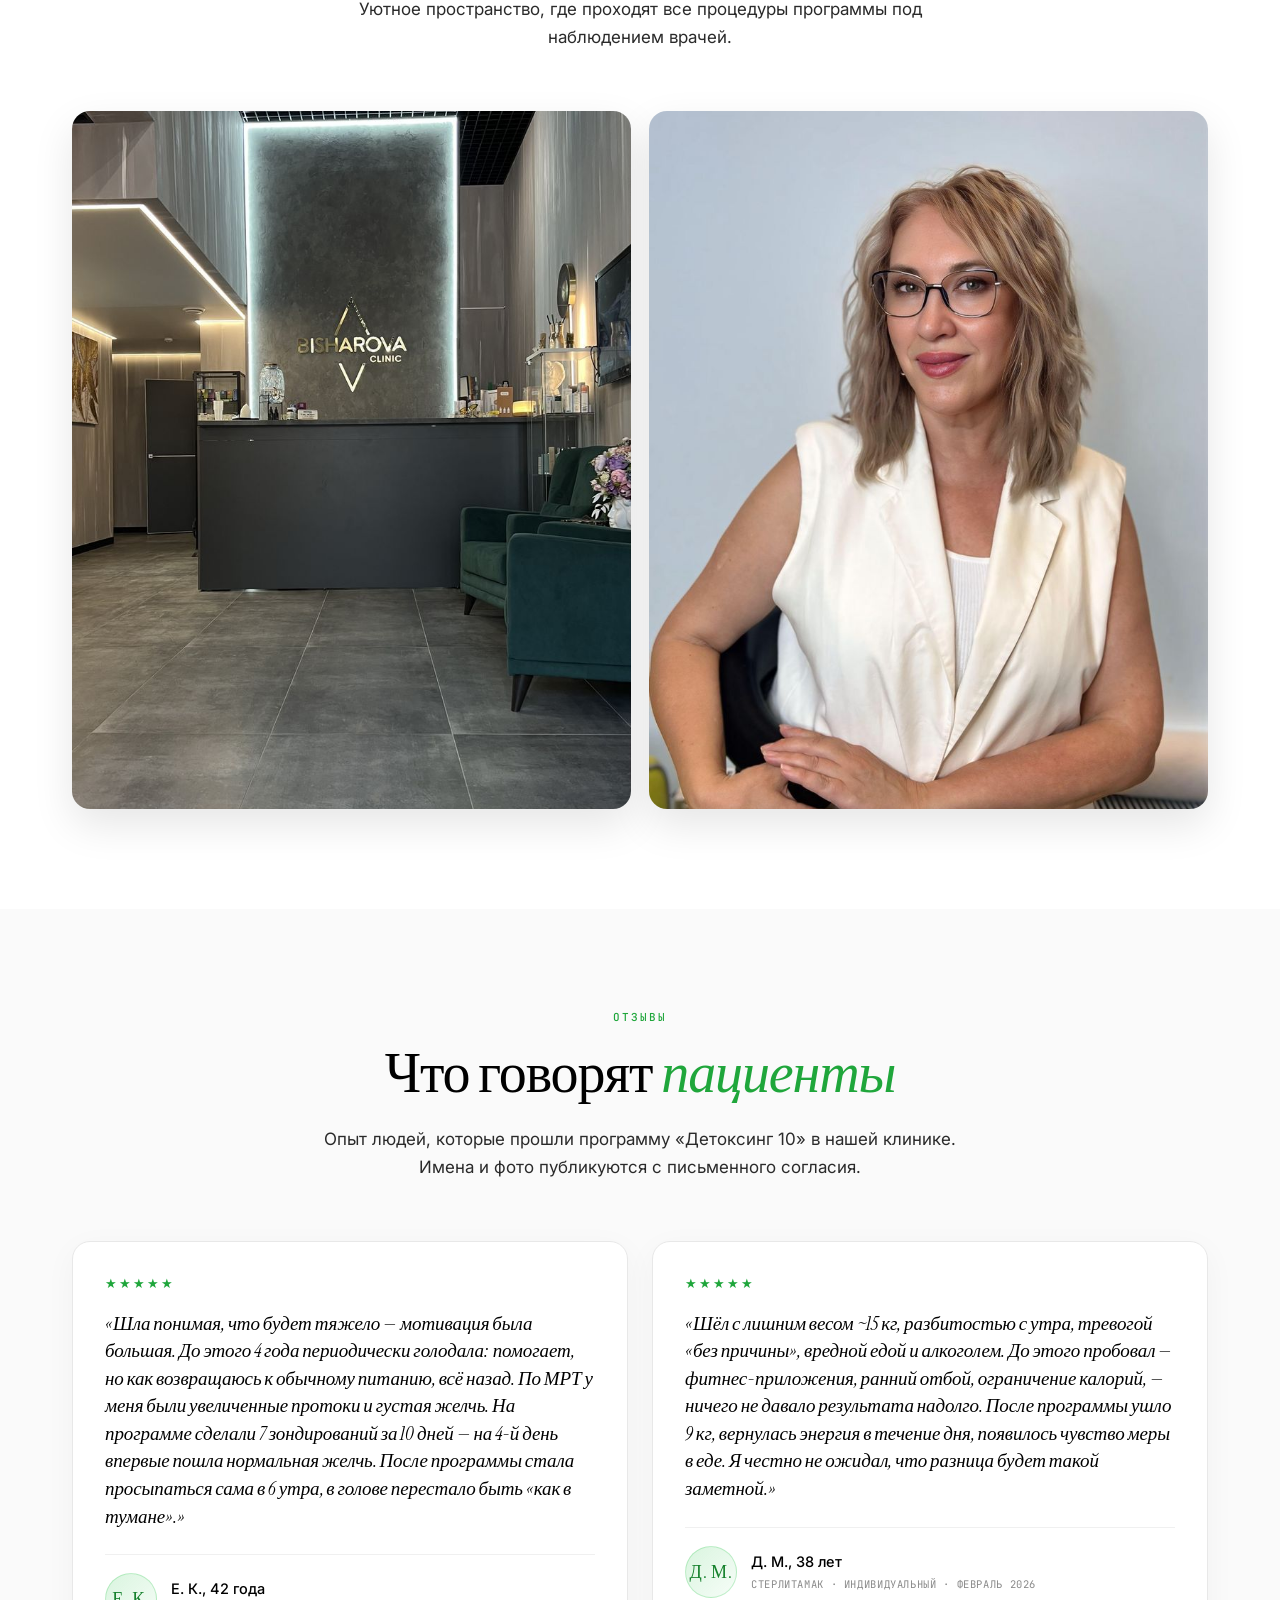
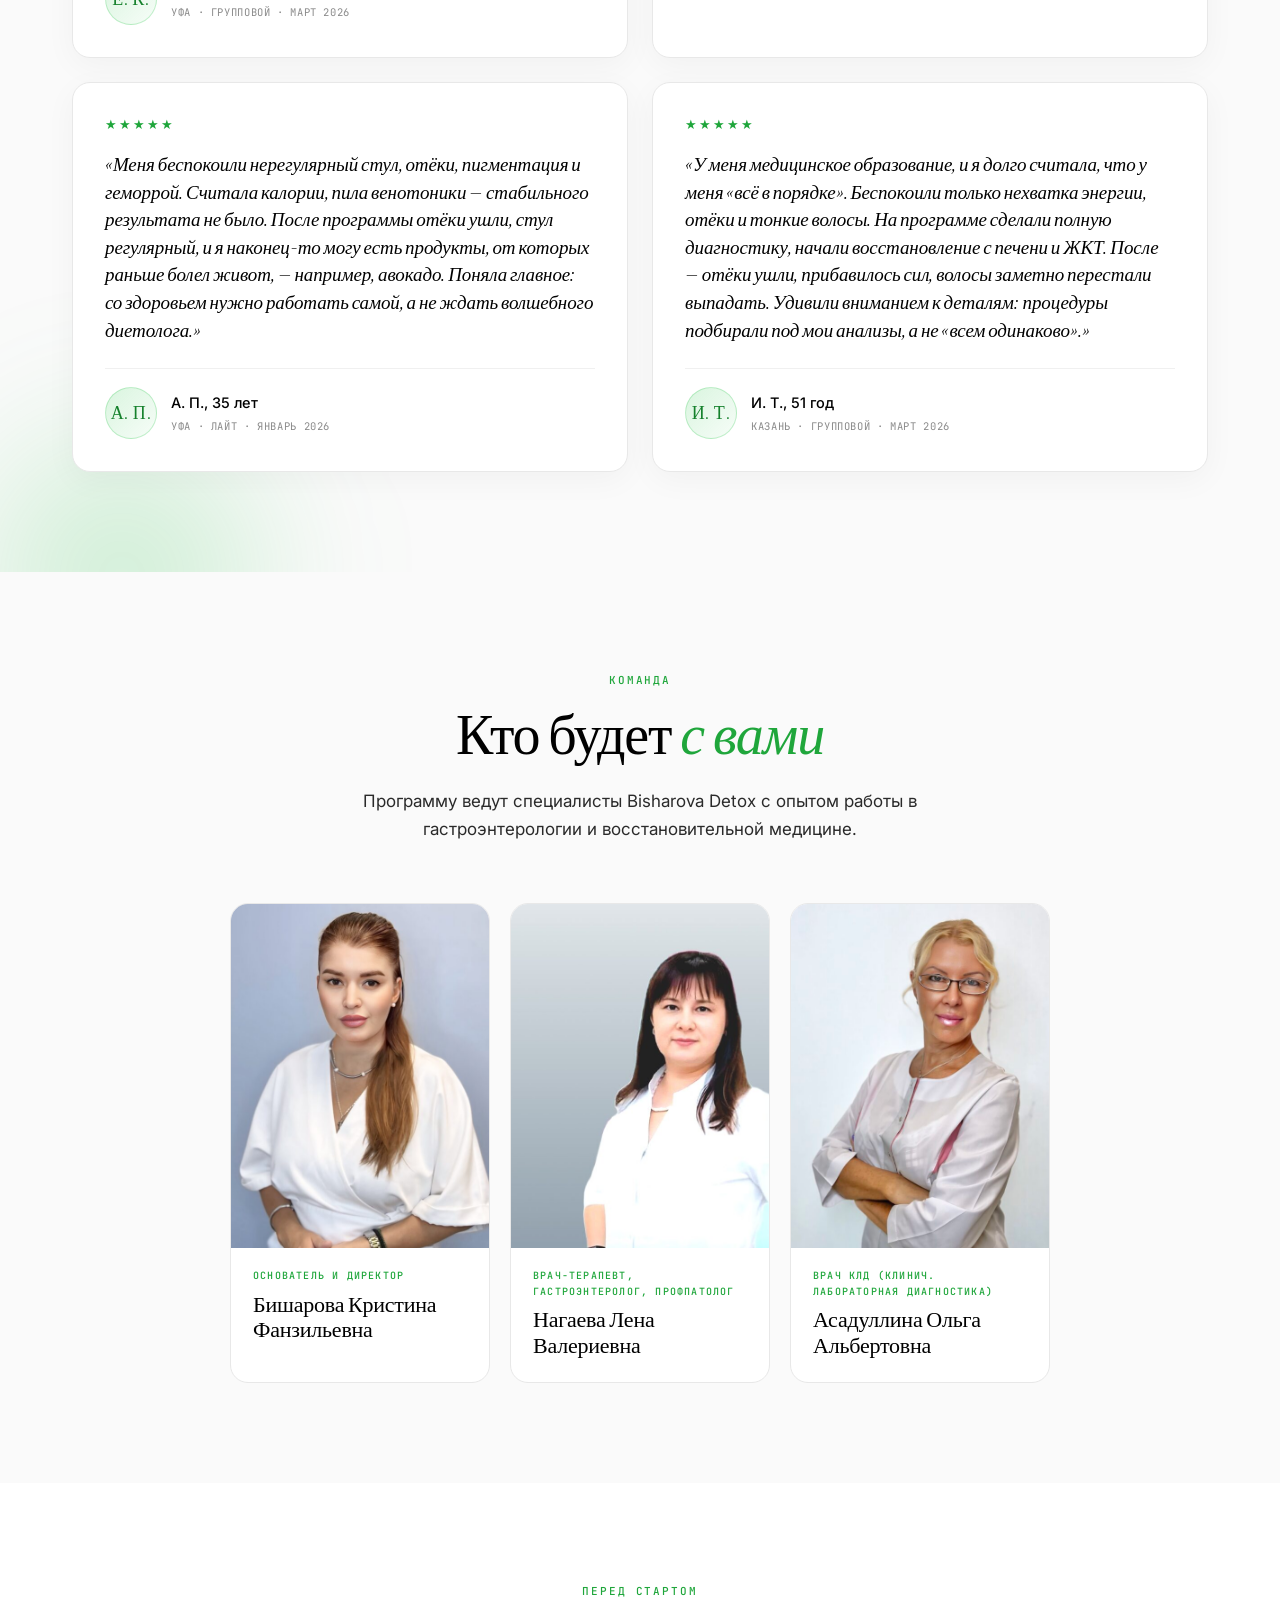
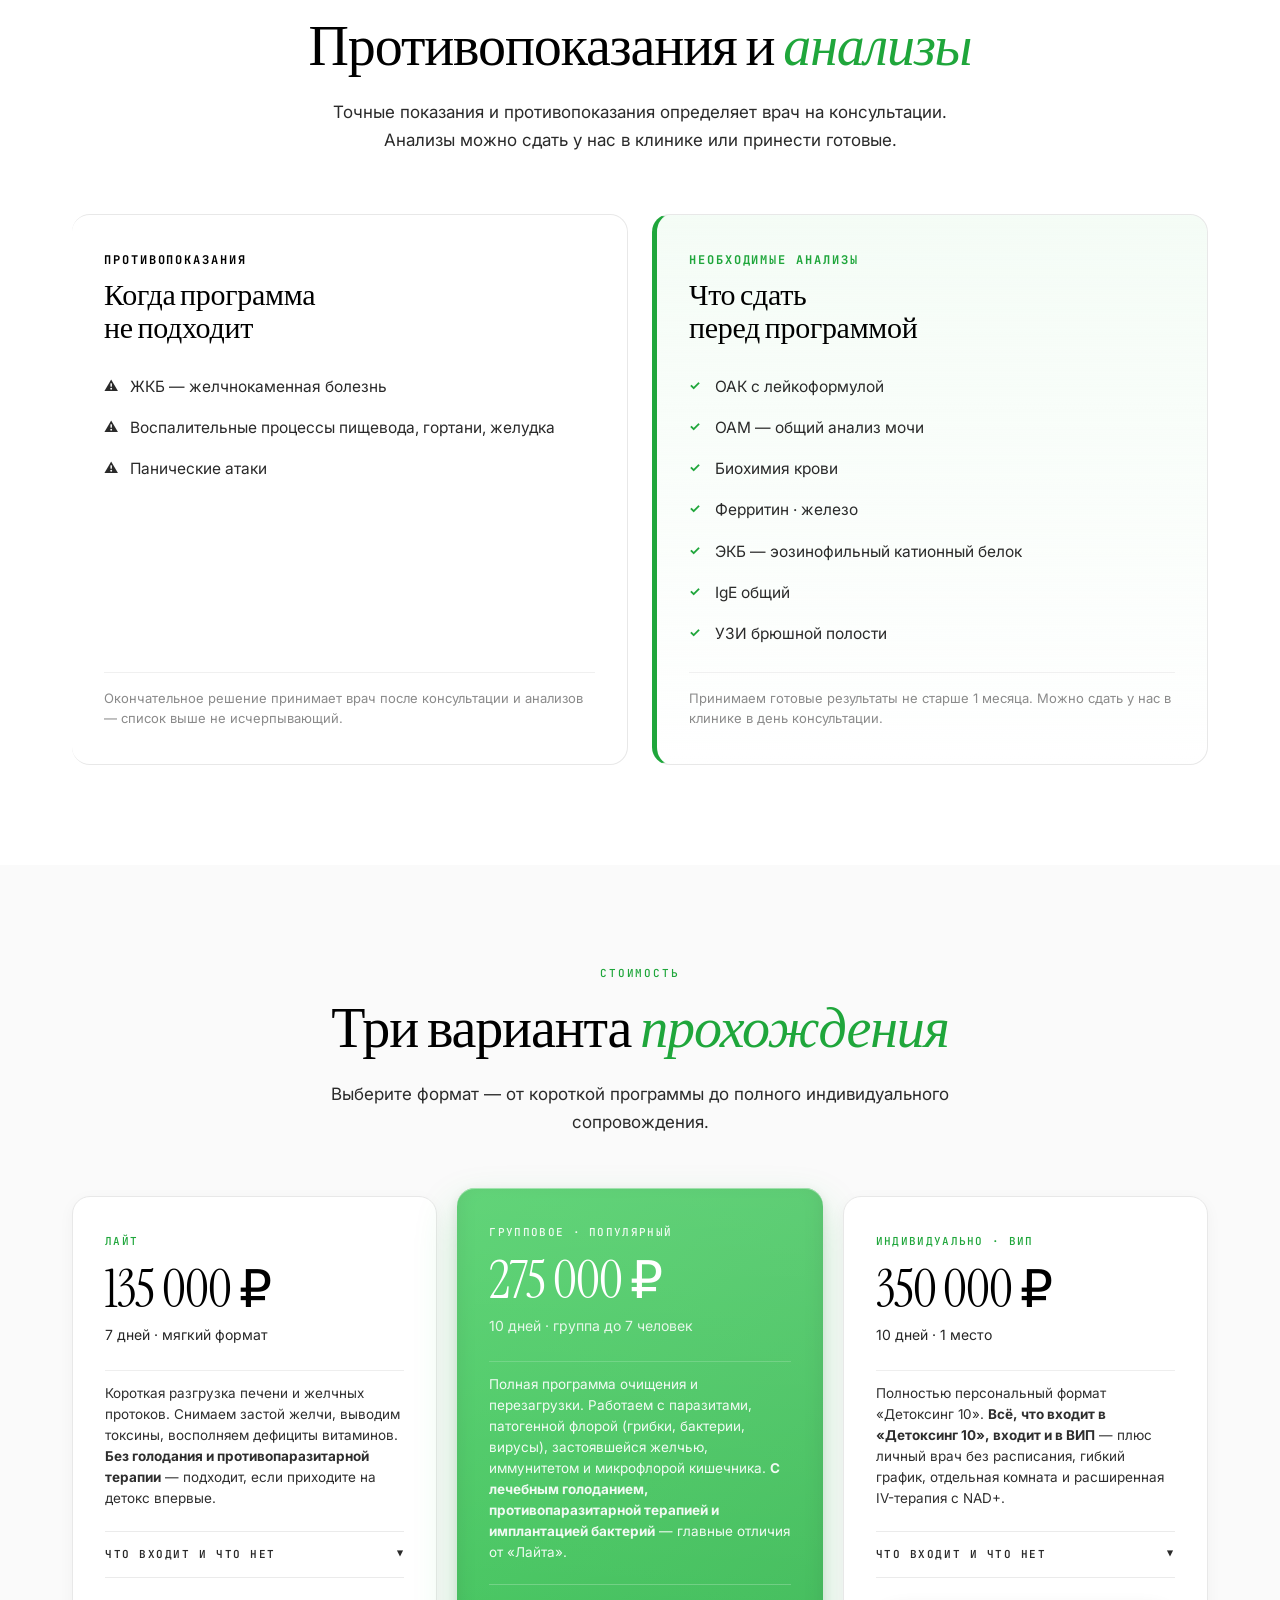
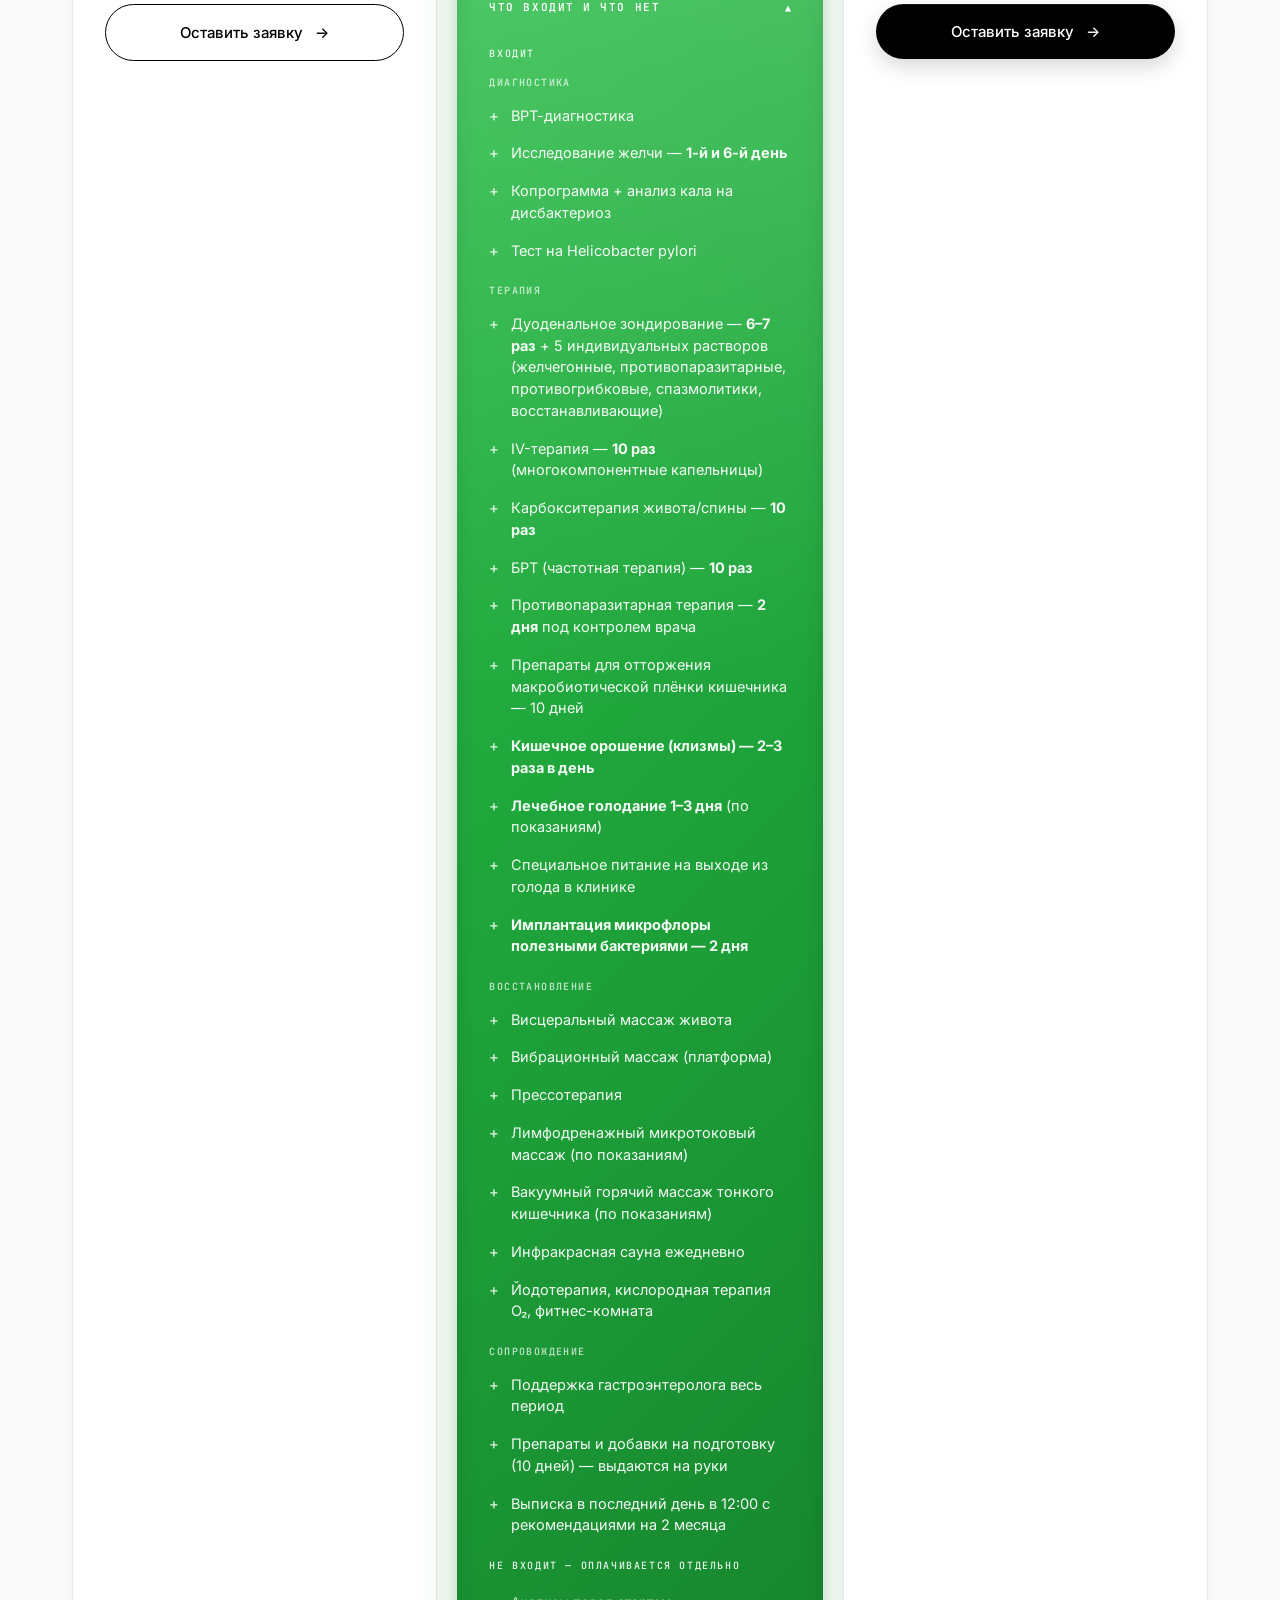
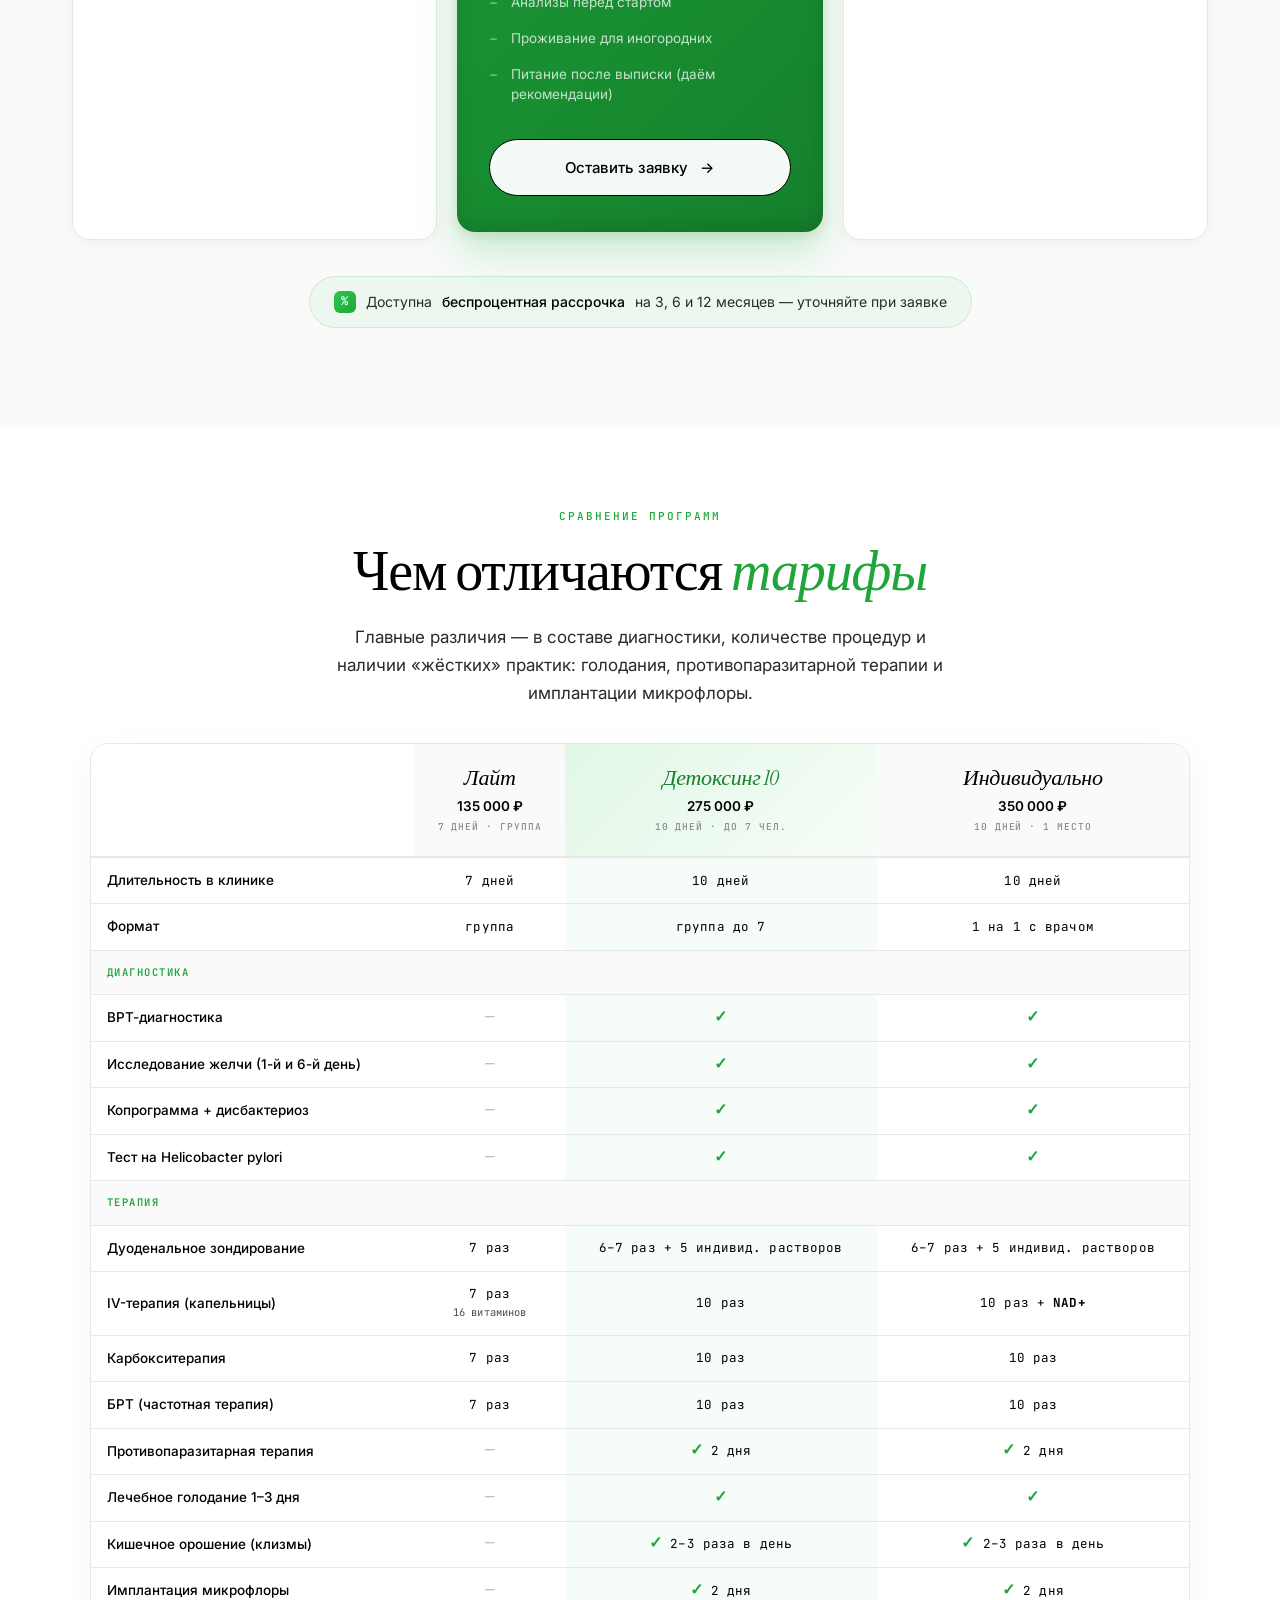
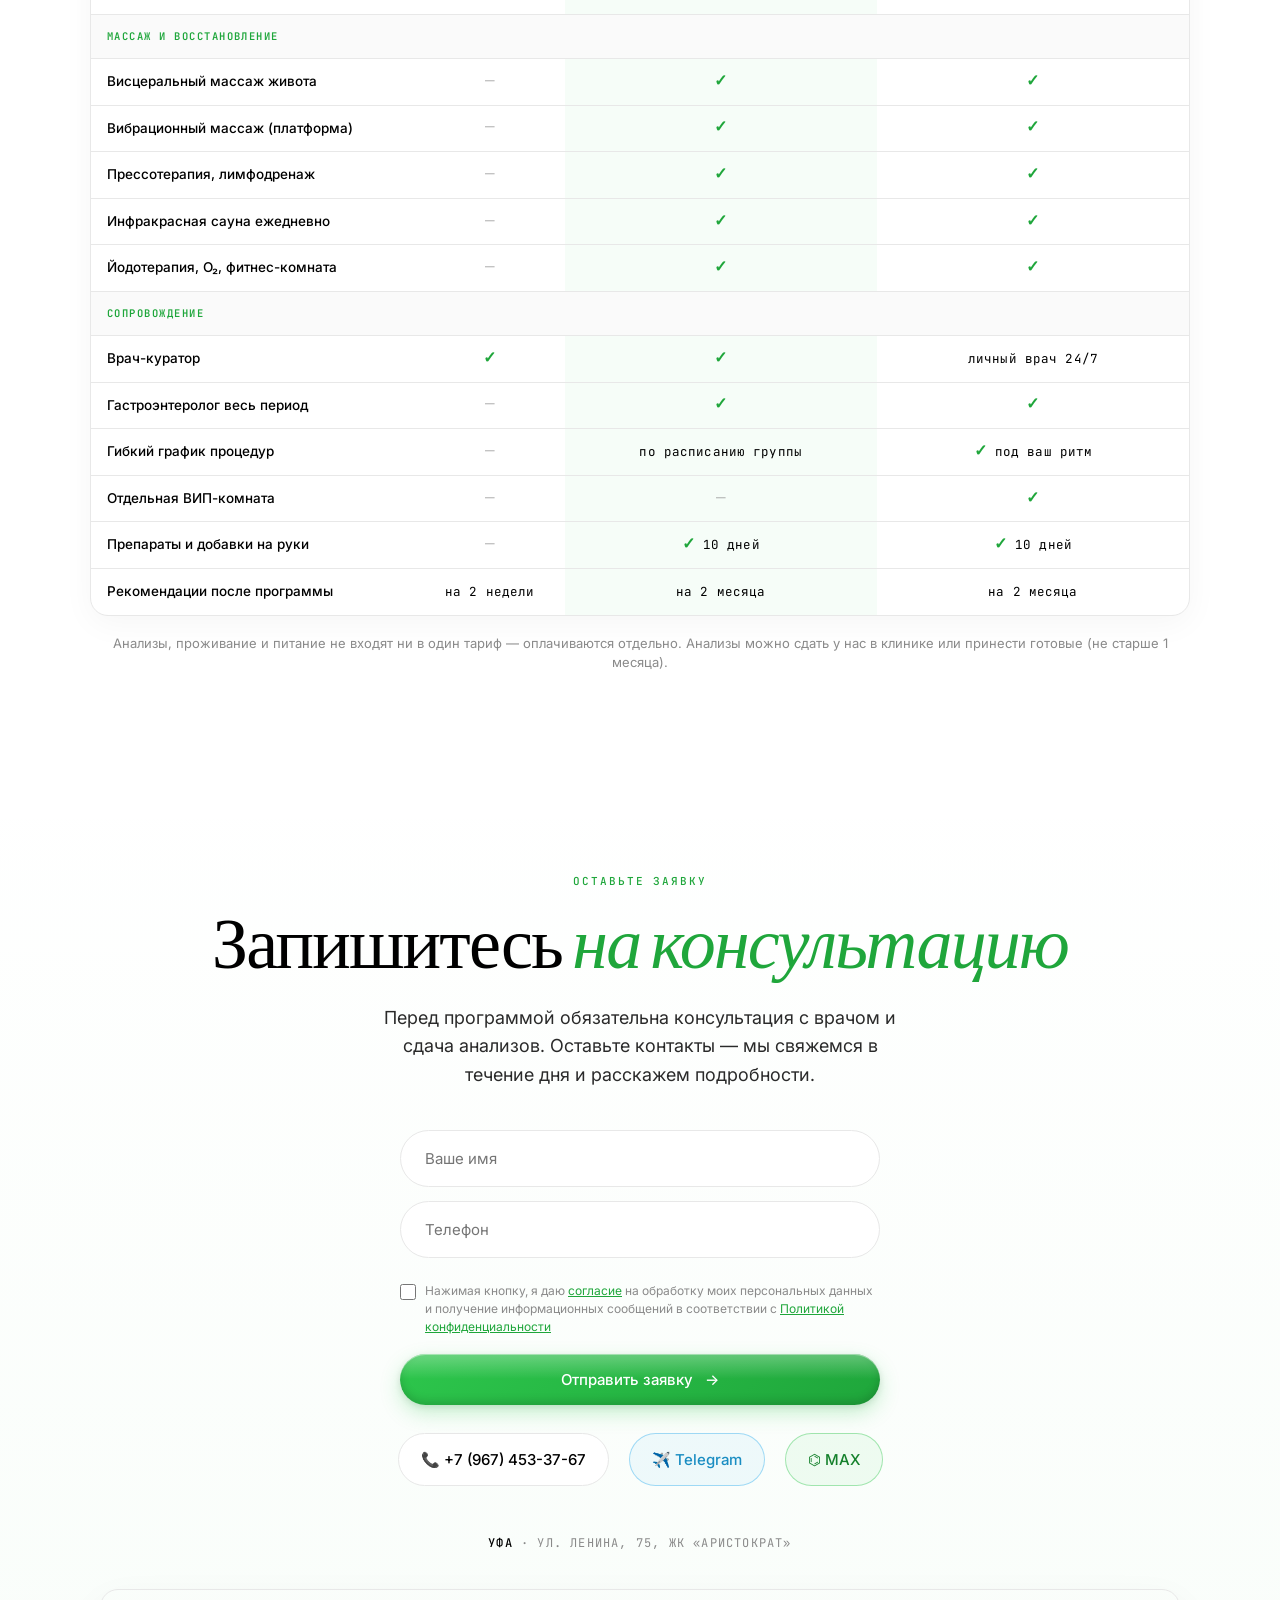
==== commit 683e0411: "Команда: убраны Ульданова и Мулланурова, сетка под 3 специалиста Co-Authored-By: Claude Opus 4.8 <no" ====
--- a/index.html
+++ b/index.html
@@ -161,7 +161,7 @@
   .gallery-item:hover img{transform:scale(1.04)}
 
   /* === TEAM === */
-  .team-grid{display:grid;grid-template-columns:repeat(4,1fr);gap:20px;margin-top:40px}
+  .team-grid{display:grid;grid-template-columns:repeat(3,1fr);gap:20px;margin-top:40px;max-width:820px;margin-left:auto;margin-right:auto}
   .team-card{background:var(--bg);border:1px solid var(--line);border-radius:18px;overflow:hidden;transition:all 0.3s}
   .team-card:hover{transform:translateY(-4px);box-shadow:0 20px 40px rgba(0,0,0,0.08);border-color:rgba(45,198,76,0.3)}
   .team-photo{aspect-ratio:3/4;overflow:hidden;background:var(--bg-soft)}
@@ -1037,20 +1037,6 @@
           <div class="name">Асадуллина Ольга<br>Альбертовна</div>
         </div>
       </div>
-      <div class="team-card">
-        <div class="team-photo"><img src="assets/team/uldanova.jpg" alt="Ульданова Алёна Валерьевна — Медицинская сестра" loading="lazy"></div>
-        <div class="team-info">
-          <div class="role">Медицинская сестра</div>
-          <div class="name">Ульданова Алёна<br>Валерьевна</div>
-        </div>
-      </div>
-      <div class="team-card">
-        <div class="team-photo"><img src="assets/team/mullanurova.jpeg" alt="Мулланурова Диана Ильшатовна — Медицинская сестра" loading="lazy"></div>
-        <div class="team-info">
-          <div class="role">Медицинская сестра</div>
-          <div class="name">Мулланурова Диана<br>Ильшатовна</div>
-        </div>
-      </div>
     </div>
   </div>
 </section>
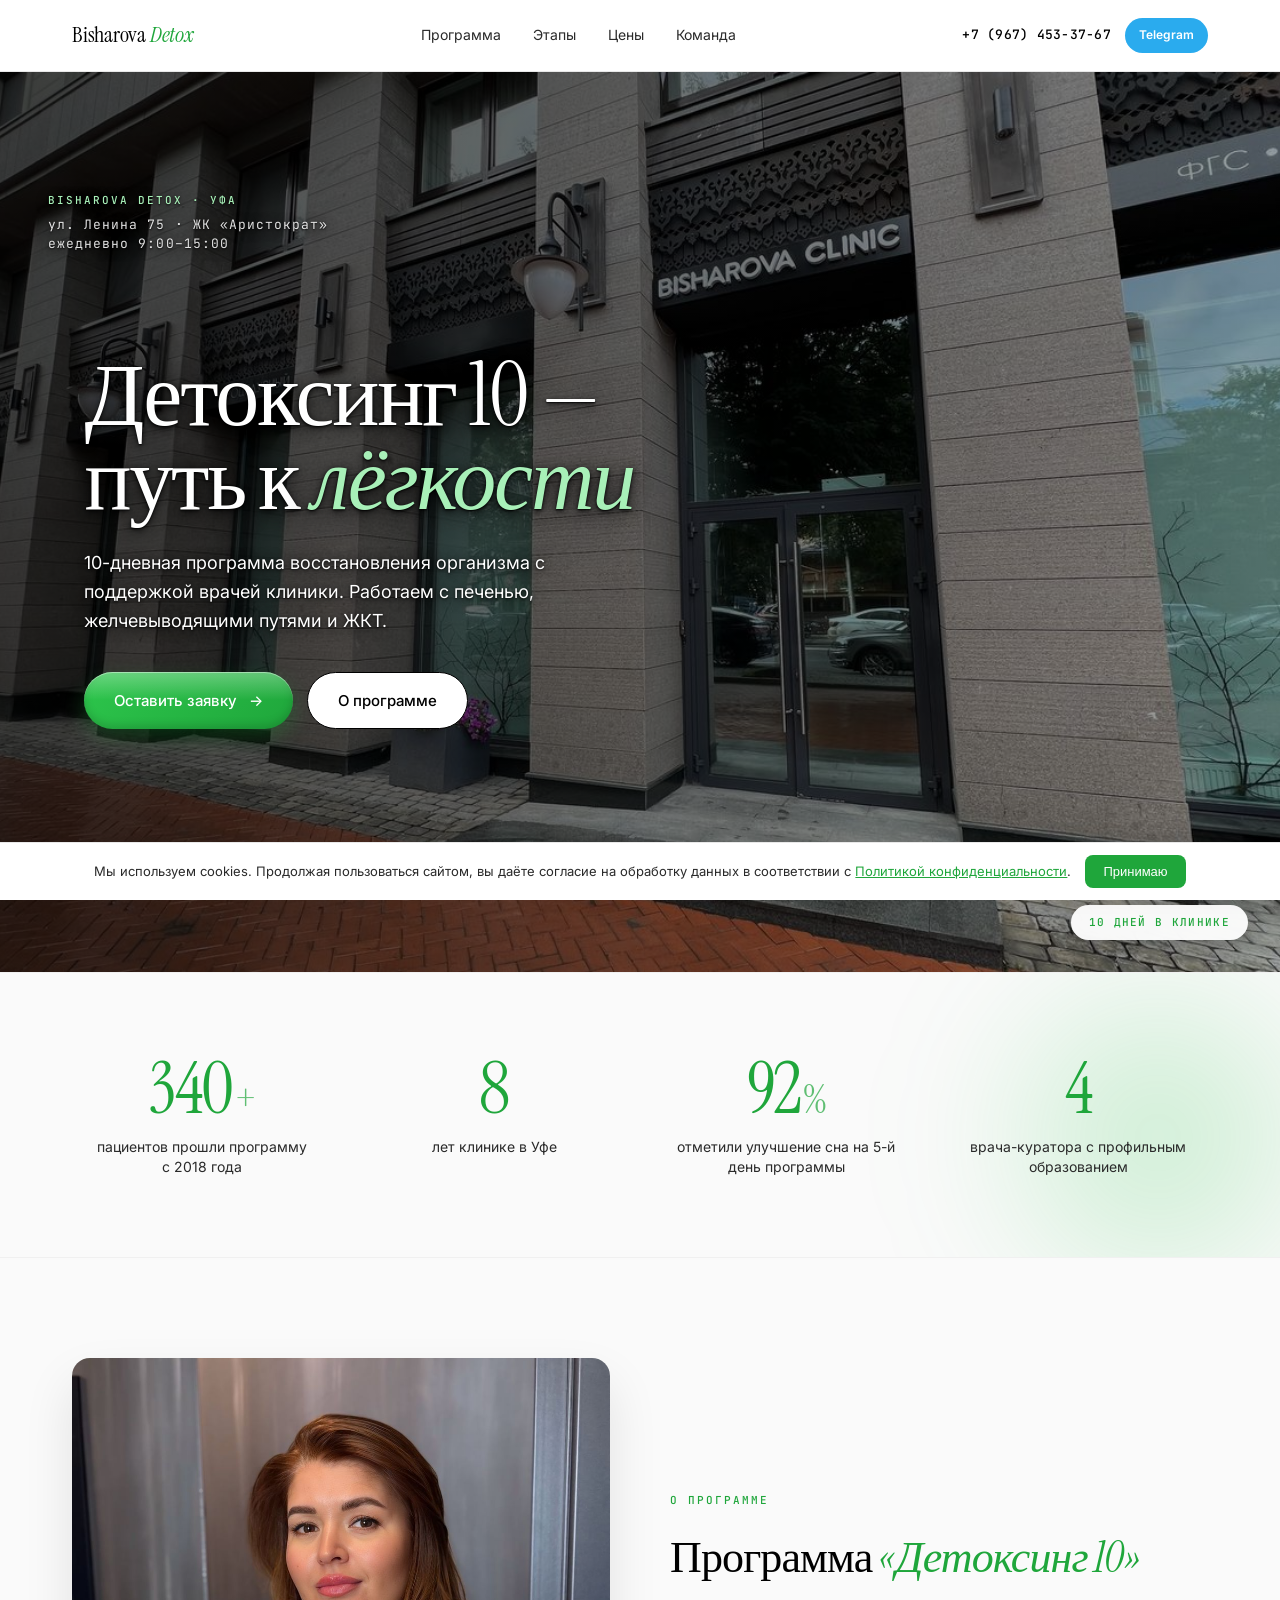
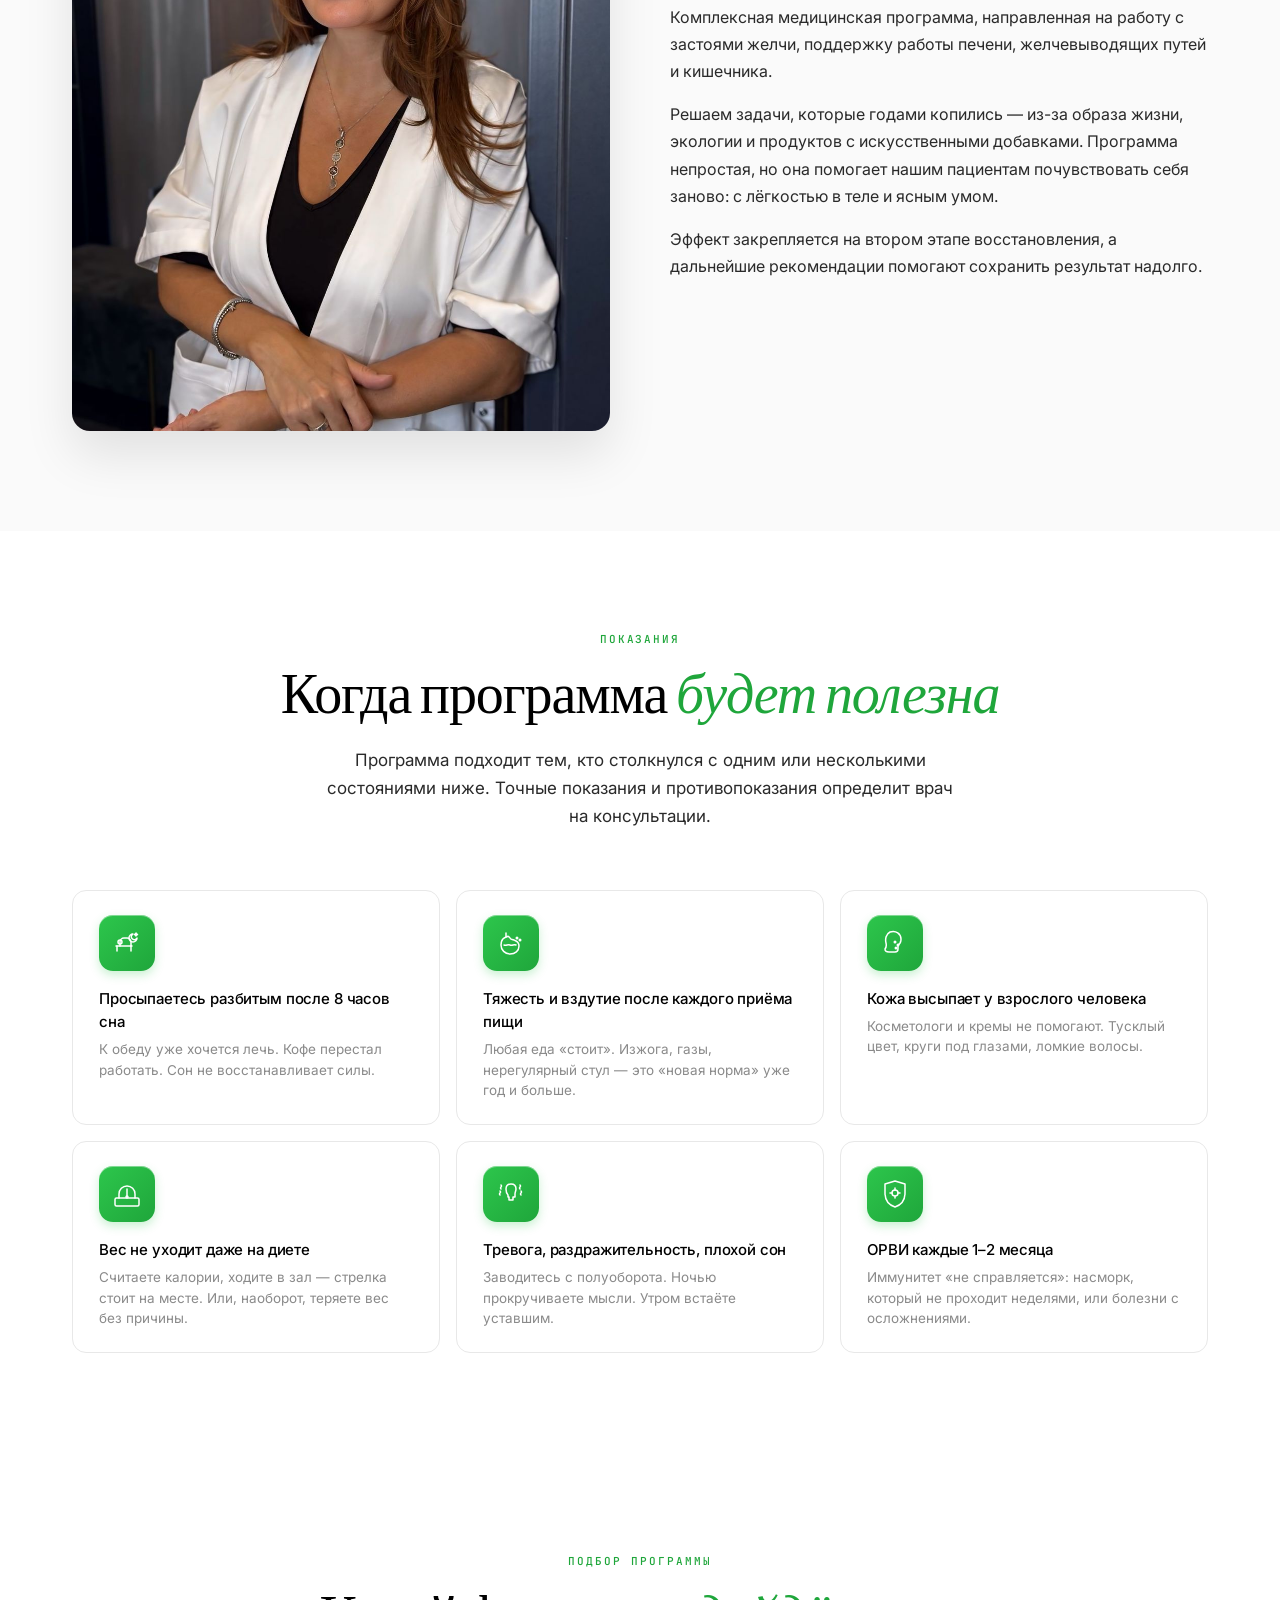
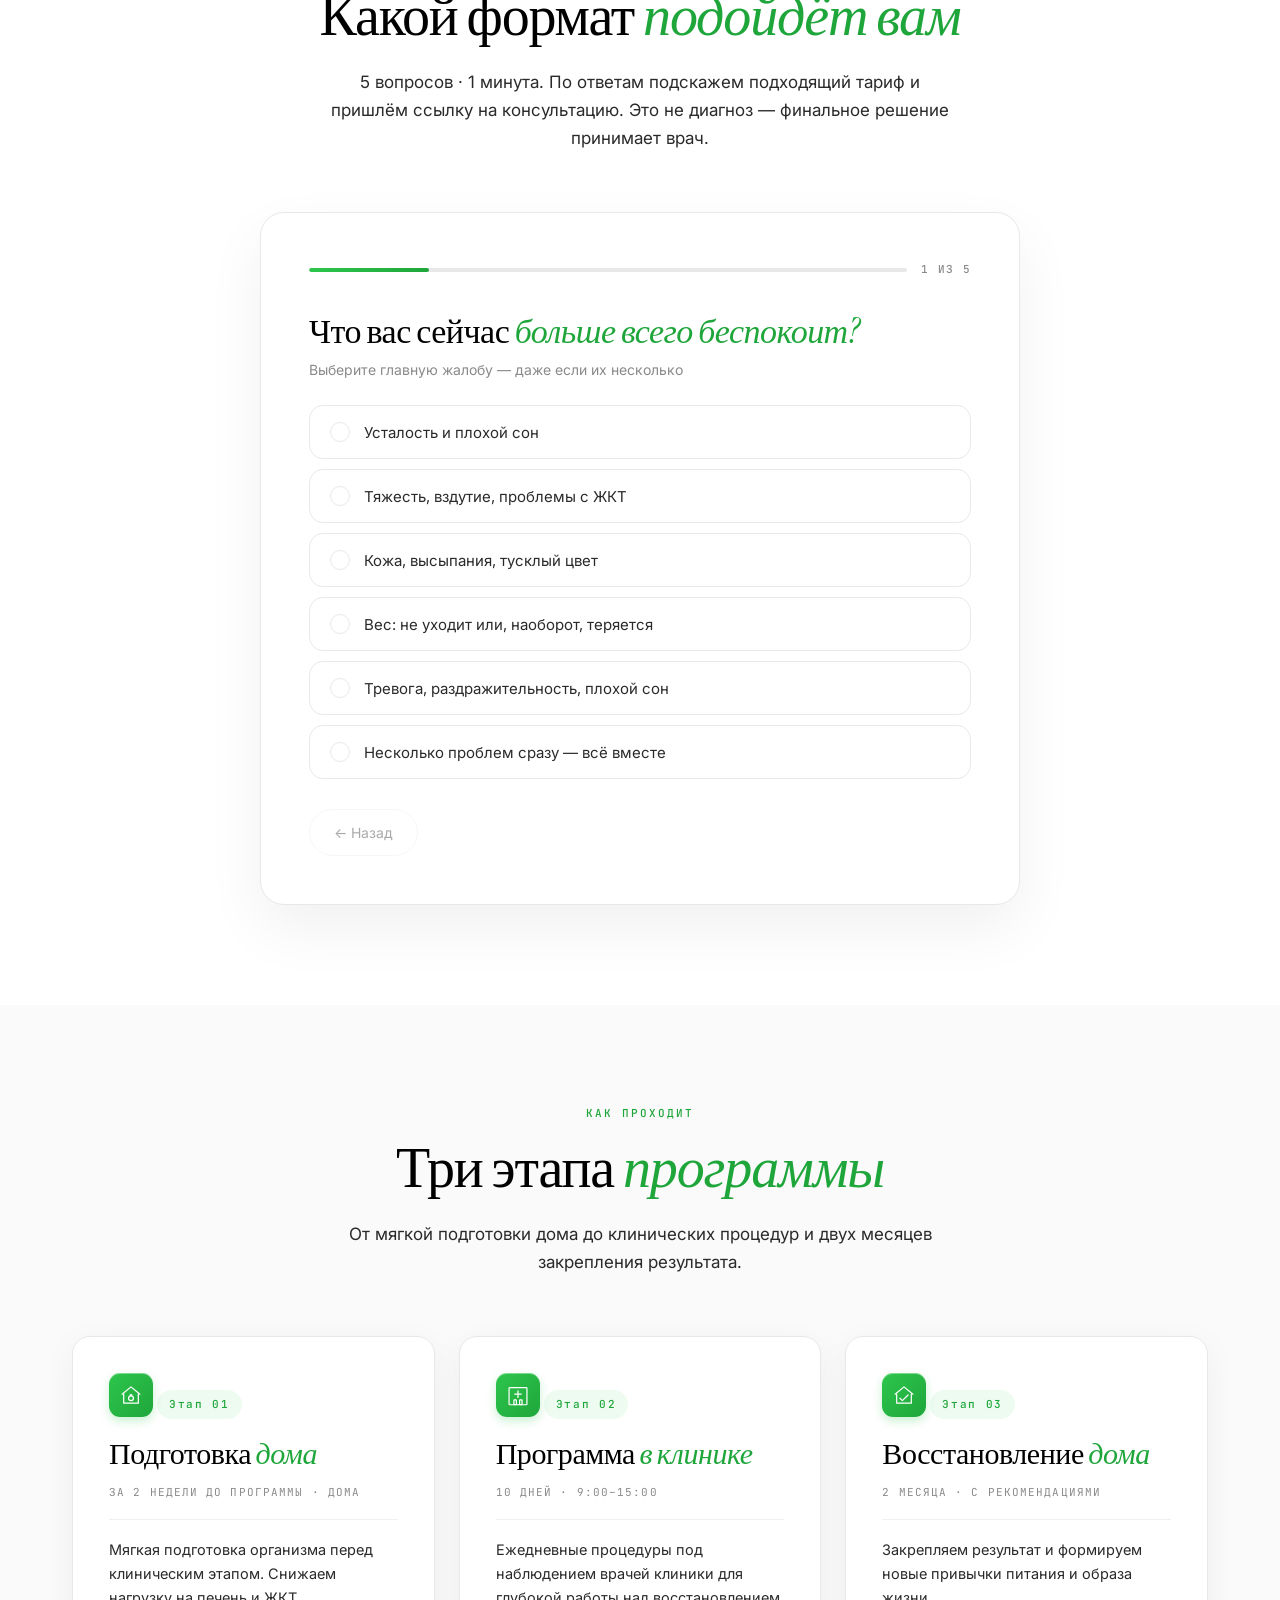
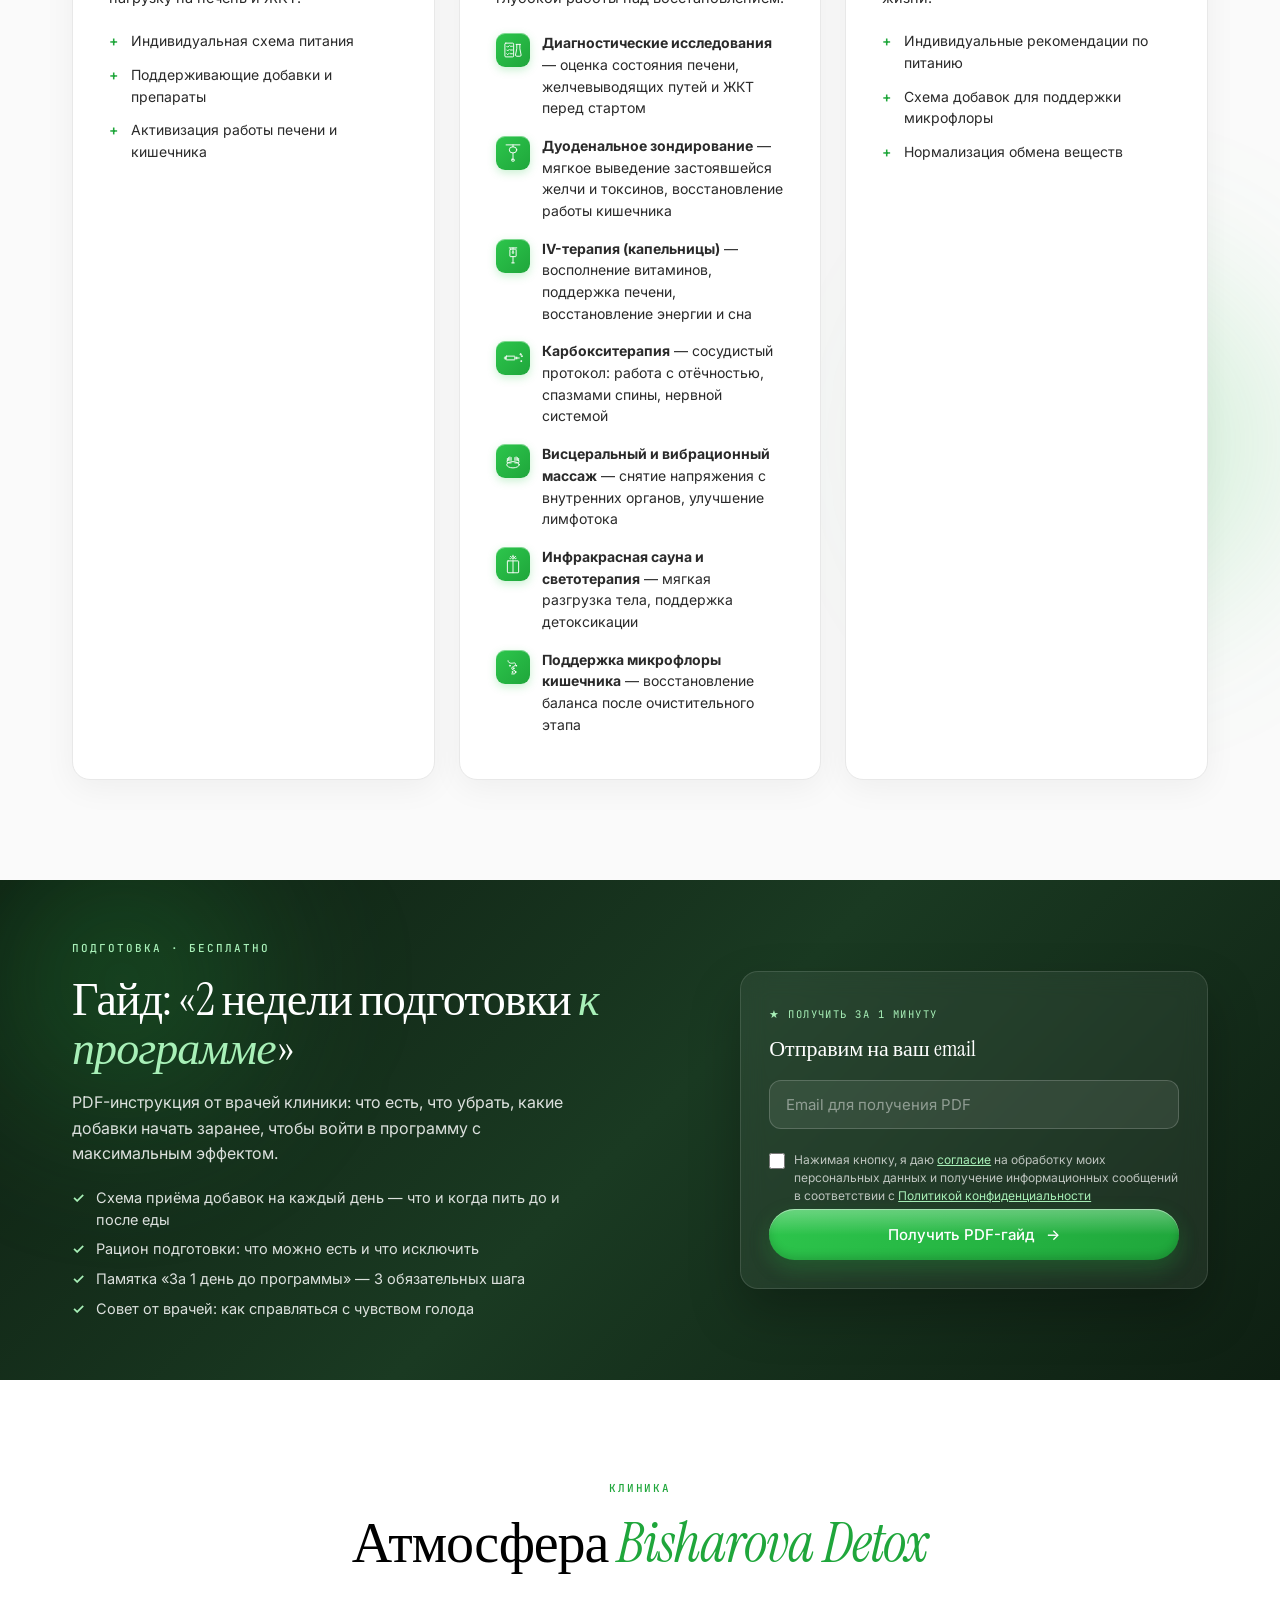
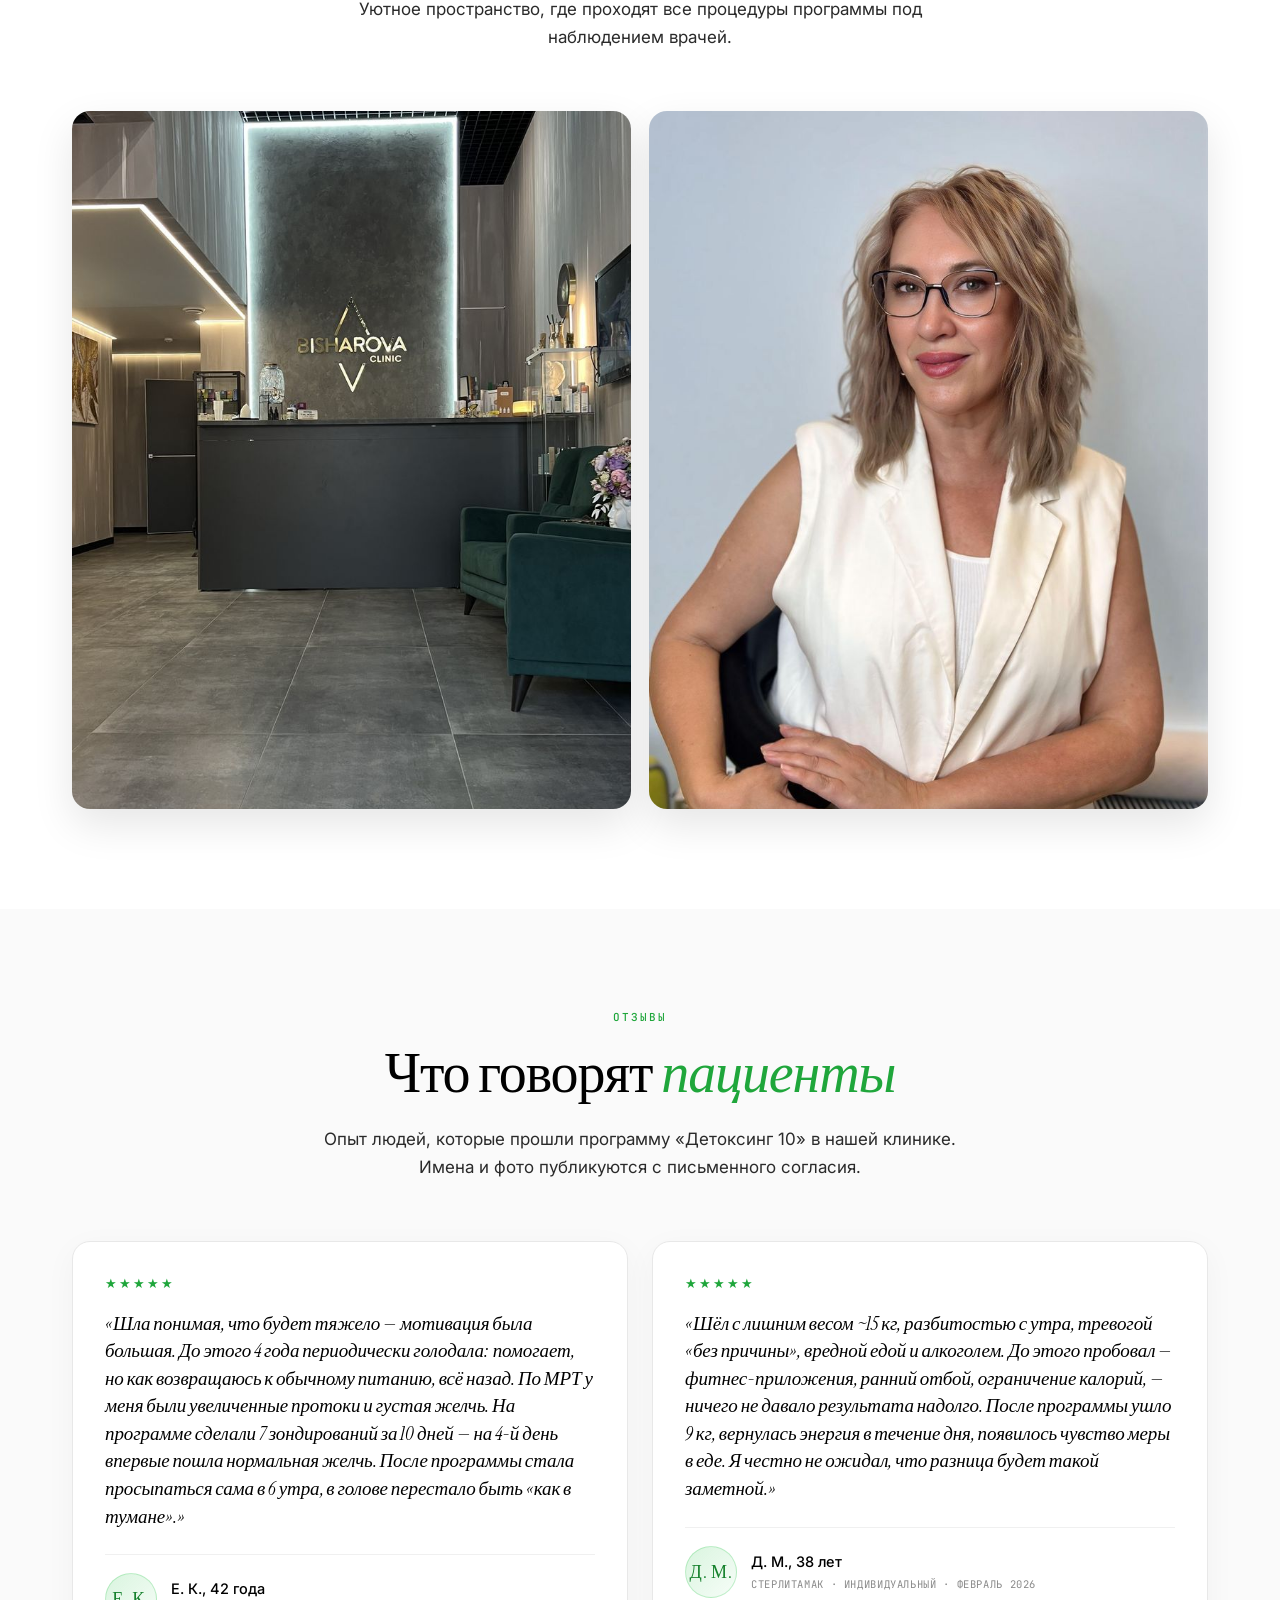
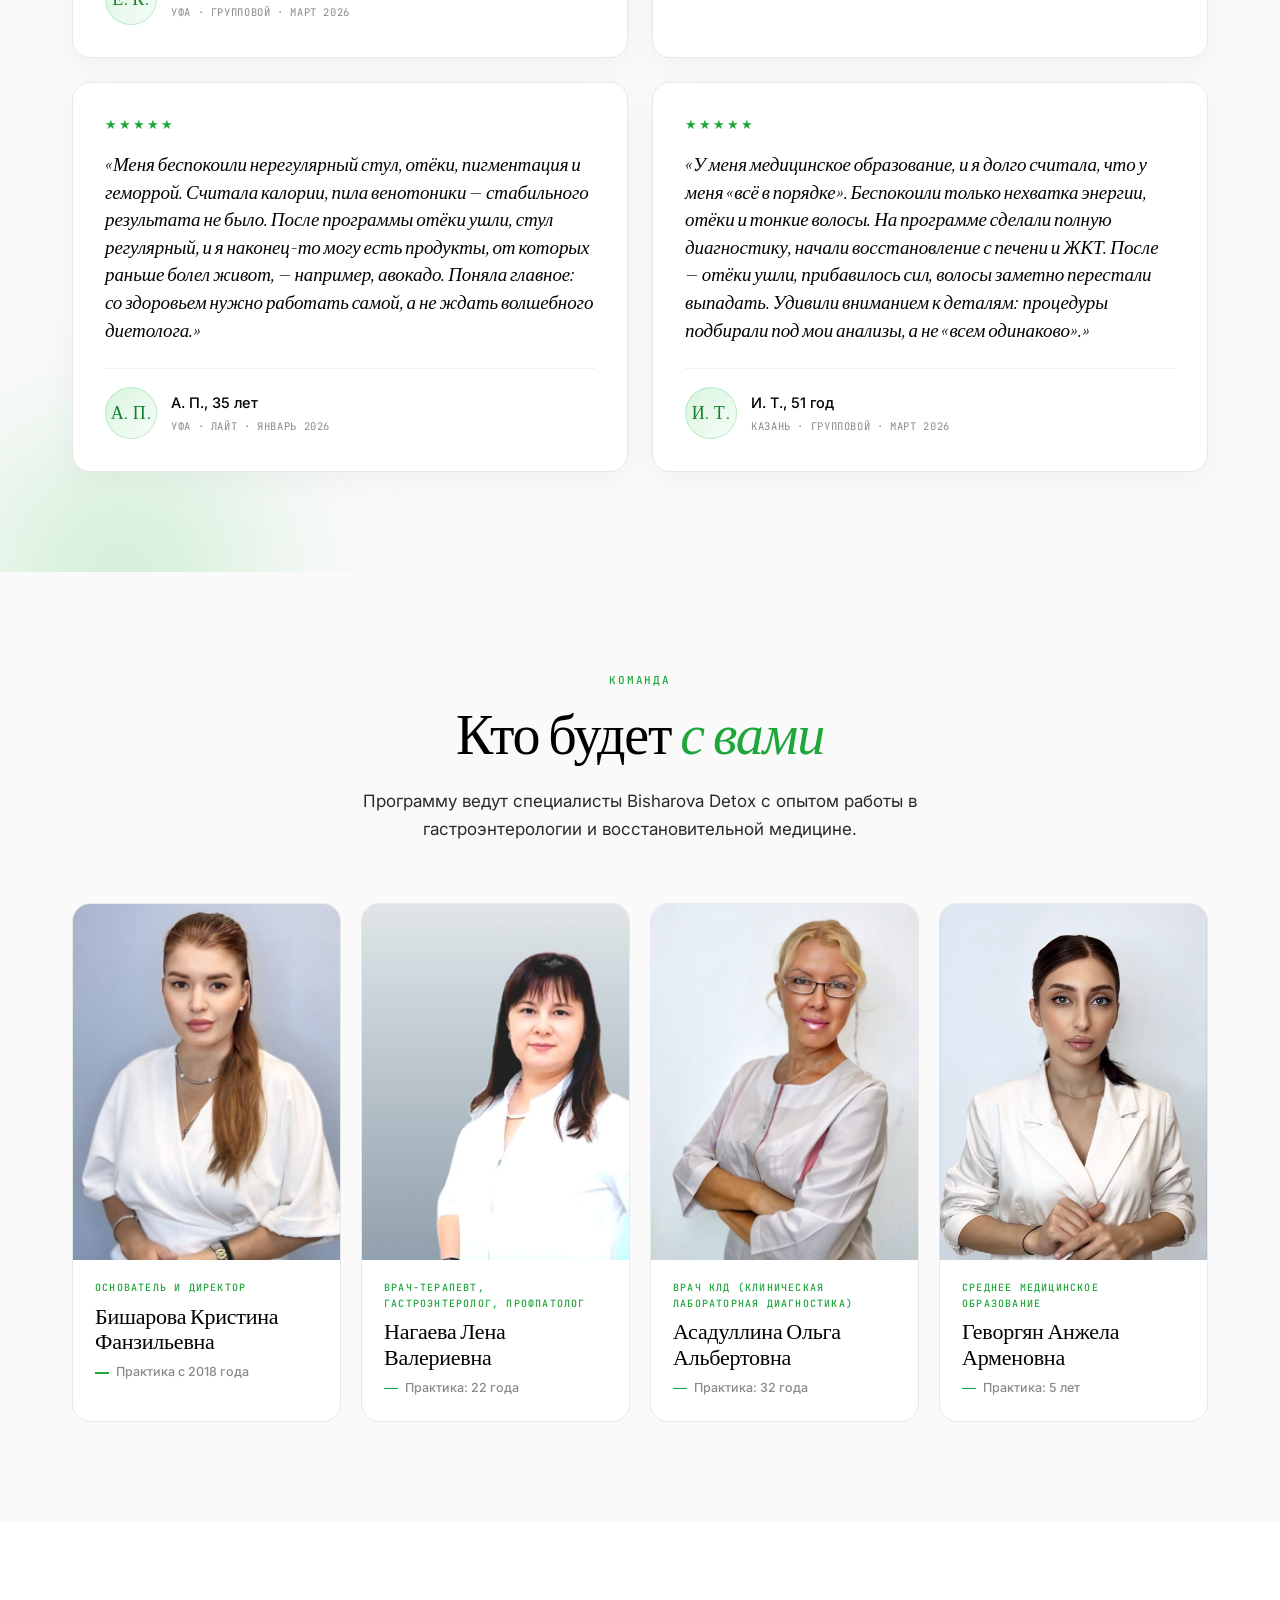
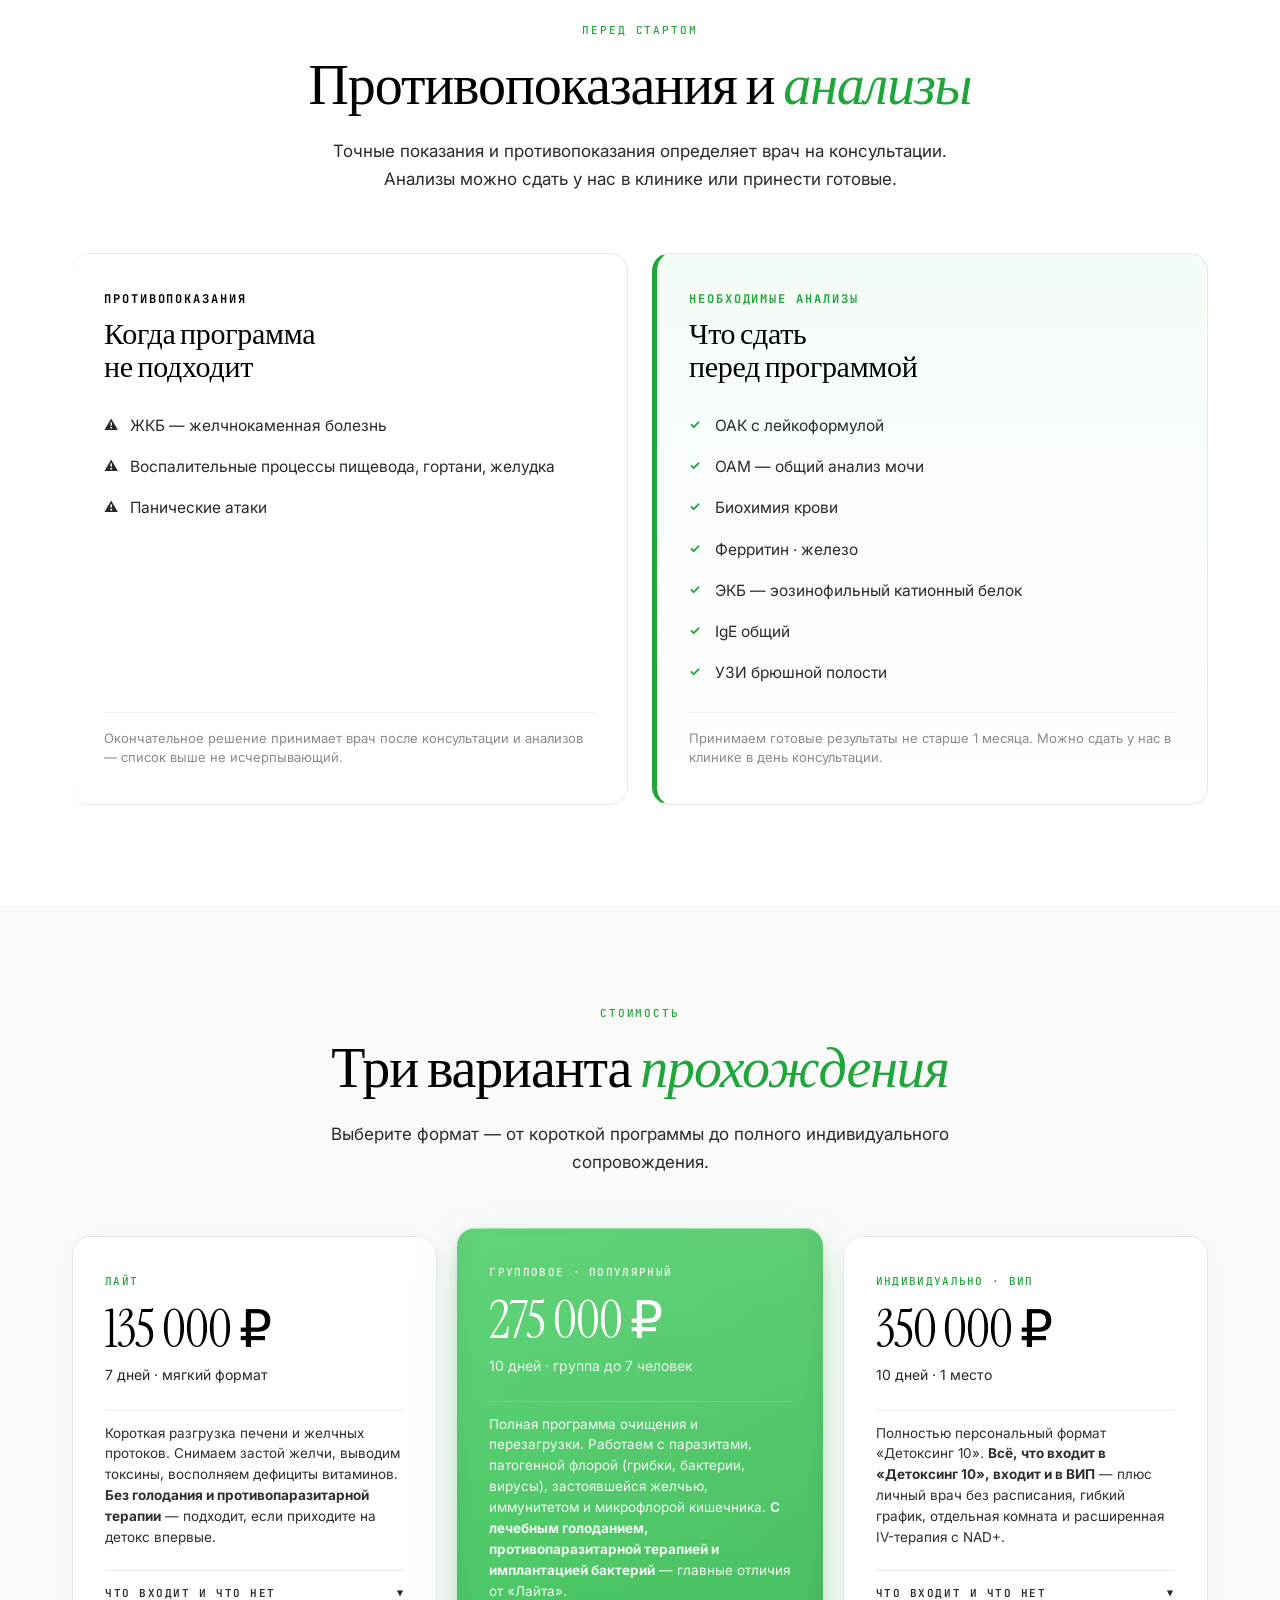
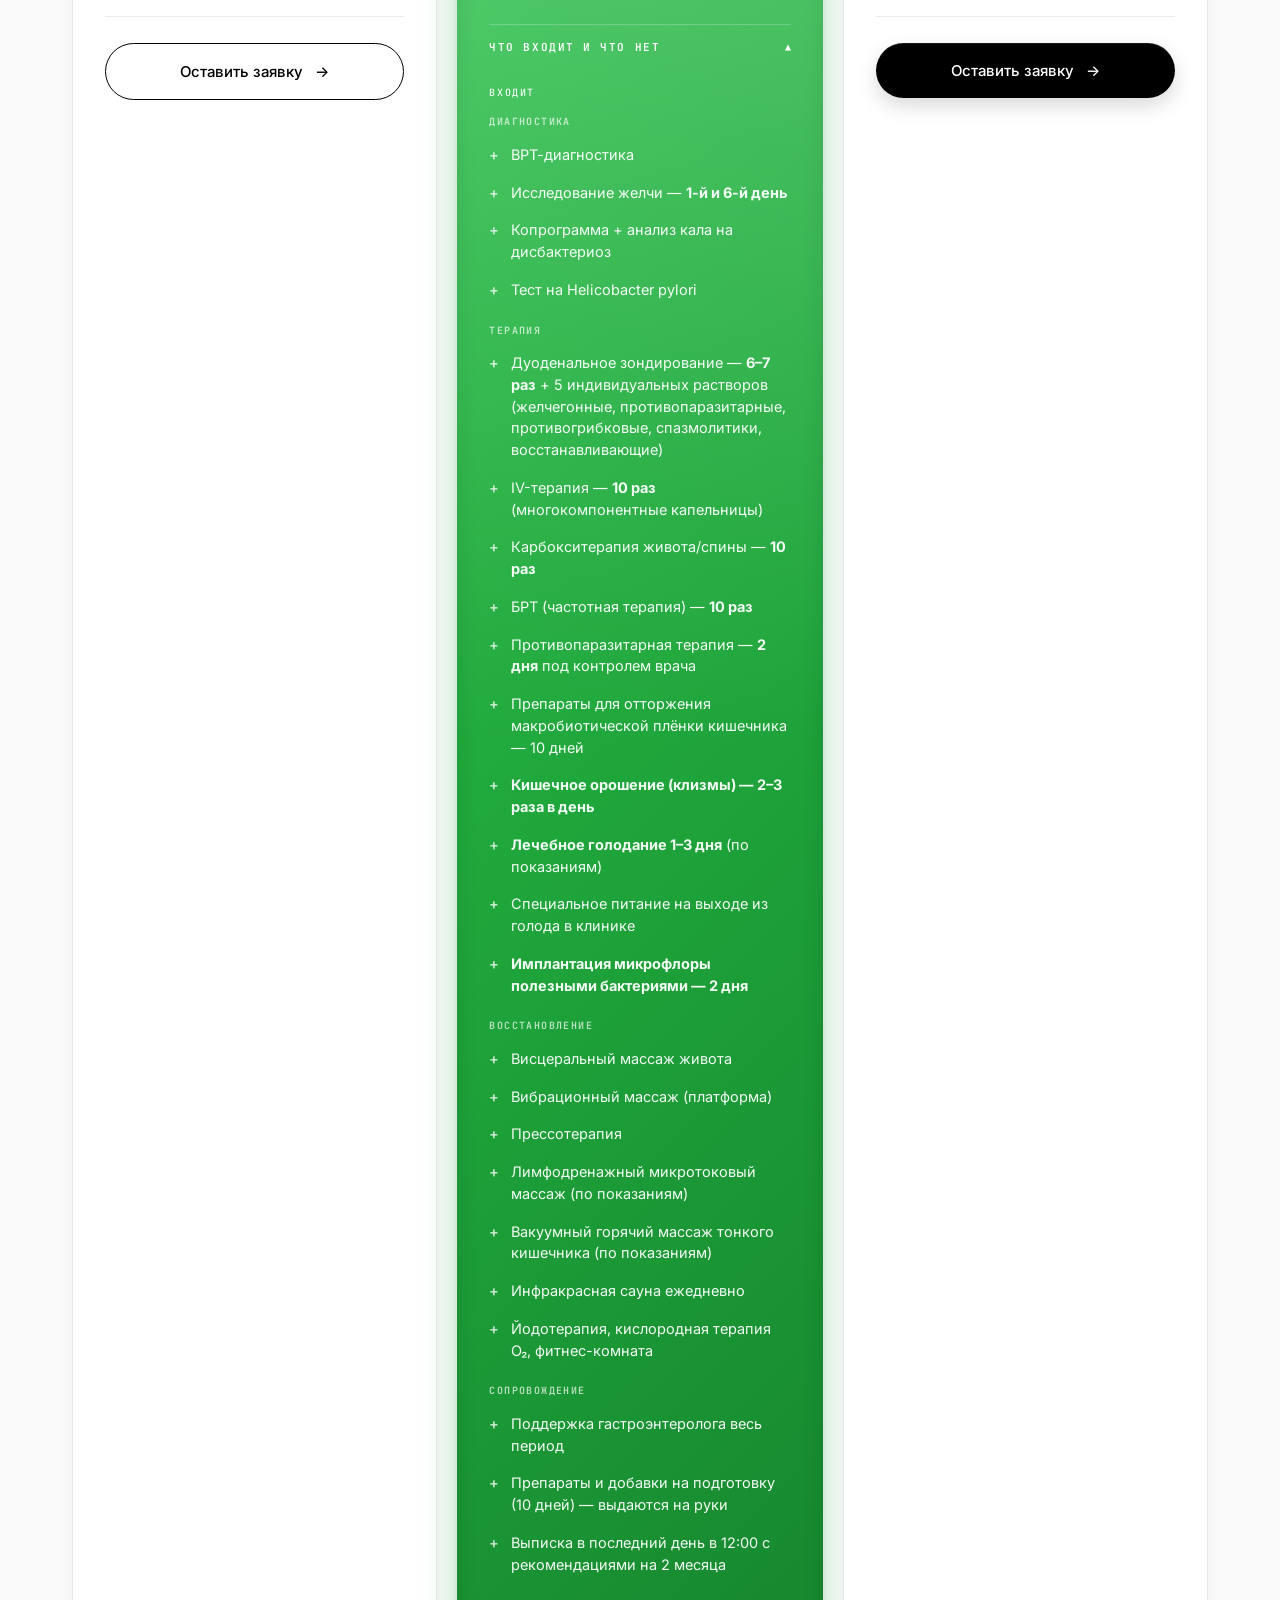
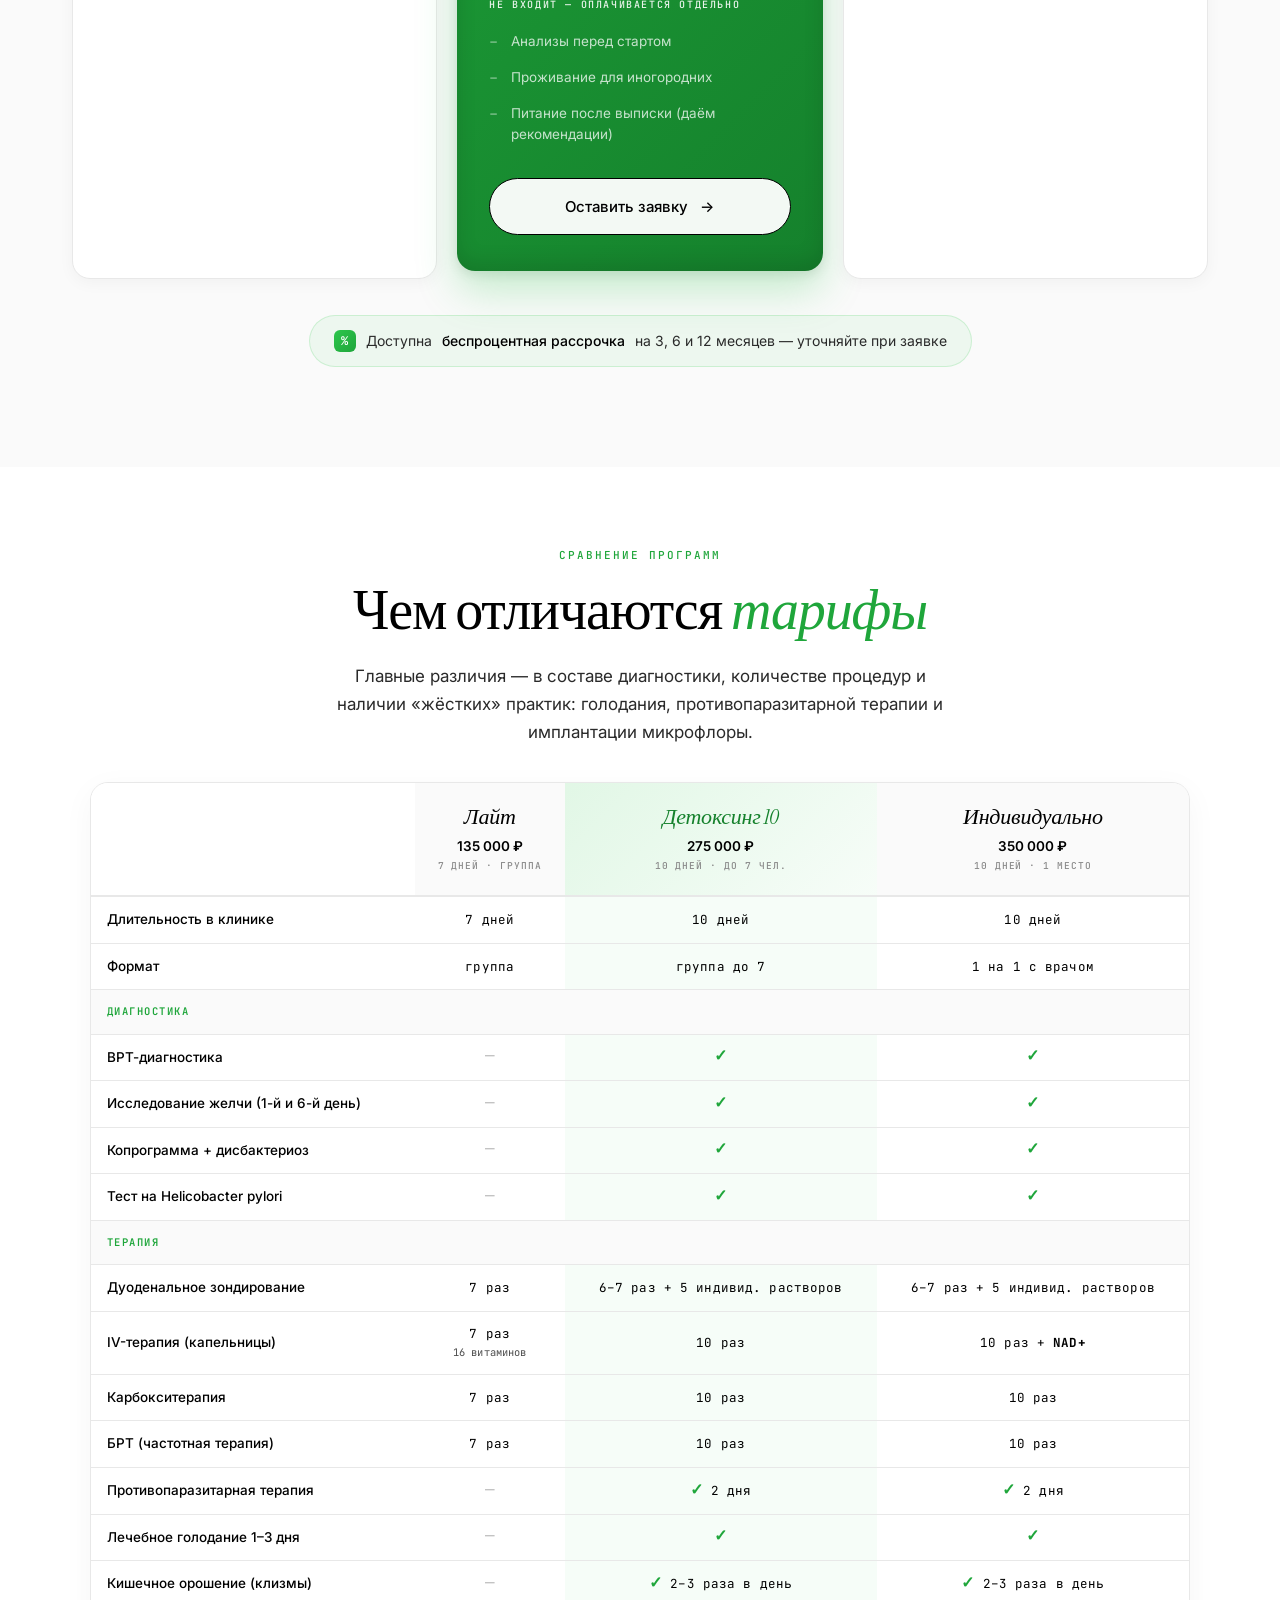
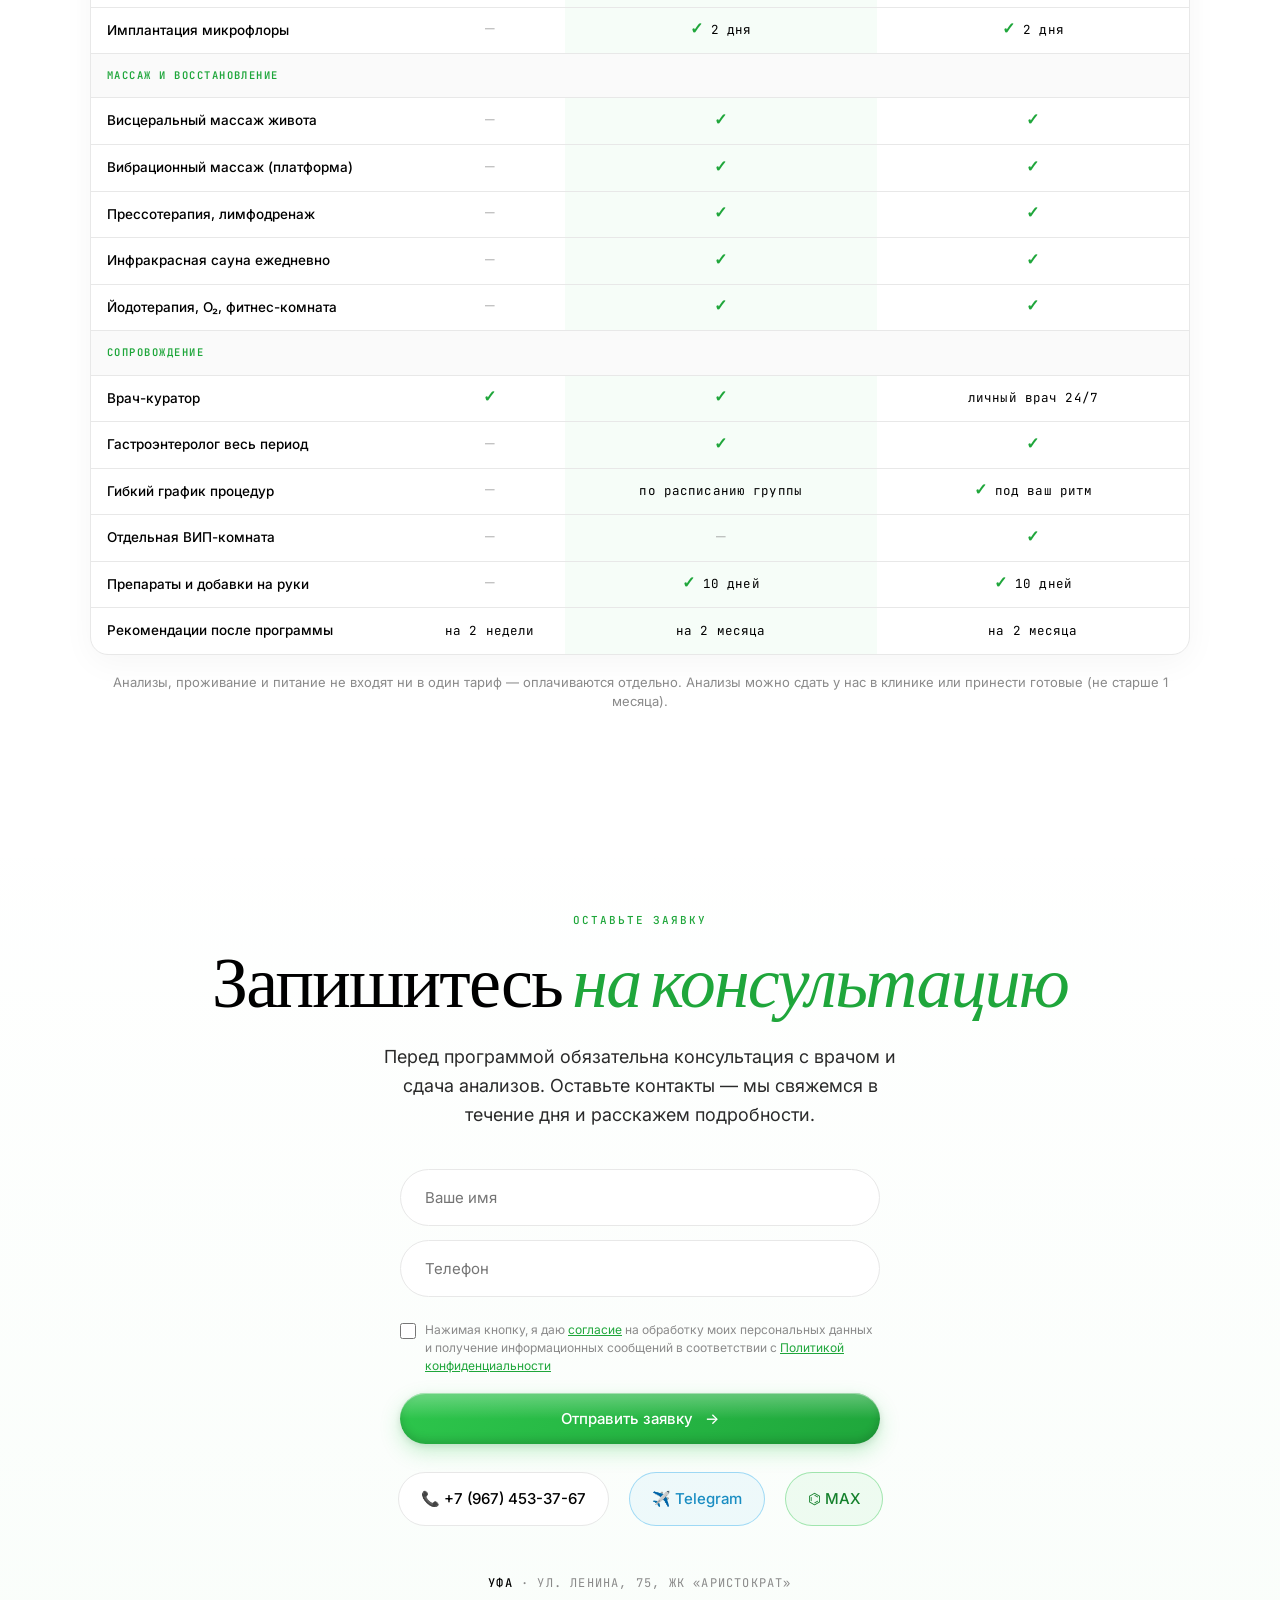
==== commit eaadfa68: "Команда detoxing_10: +Геворгян Анжела, стаж врачей как на bisharova.com (Практика: N лет) Co-Authore" ====
--- a/index.html
+++ b/index.html
@@ -161,7 +161,7 @@
   .gallery-item:hover img{transform:scale(1.04)}
 
   /* === TEAM === */
-  .team-grid{display:grid;grid-template-columns:repeat(3,1fr);gap:20px;margin-top:40px;max-width:820px;margin-left:auto;margin-right:auto}
+  .team-grid{display:grid;grid-template-columns:repeat(4,1fr);gap:20px;margin-top:40px}
   .team-card{background:var(--bg);border:1px solid var(--line);border-radius:18px;overflow:hidden;transition:all 0.3s}
   .team-card:hover{transform:translateY(-4px);box-shadow:0 20px 40px rgba(0,0,0,0.08);border-color:rgba(45,198,76,0.3)}
   .team-photo{aspect-ratio:3/4;overflow:hidden;background:var(--bg-soft)}
@@ -169,6 +169,8 @@
   .team-info{padding:20px 22px 24px}
   .team-info .role{font-family:'JetBrains Mono',monospace;font-size:10px;color:var(--green-dark);letter-spacing:0.12em;text-transform:uppercase;margin-bottom:8px;font-weight:500}
   .team-info .name{font-family:'Instrument Serif',serif;font-size:22px;line-height:1.15;letter-spacing:-0.01em}
+  .team-info .exp{margin-top:8px;font-size:12.5px;color:var(--muted);font-weight:500}
+  .team-info .exp::before{content:"";display:inline-block;width:14px;height:1.5px;background:var(--green-dark);vertical-align:middle;margin-right:7px}
 
   /* === PRICING === */
   .pricing{background:var(--bg-soft)}
@@ -1021,6 +1023,7 @@
         <div class="team-info">
           <div class="role">Основатель и директор</div>
           <div class="name">Бишарова Кристина<br>Фанзильевна</div>
+          <div class="exp">Практика с 2018 года</div>
         </div>
       </div>
       <div class="team-card">
@@ -1028,13 +1031,23 @@
         <div class="team-info">
           <div class="role">Врач-терапевт, гастроэнтеролог, профпатолог</div>
           <div class="name">Нагаева Лена<br>Валериевна</div>
+          <div class="exp">Практика: 22 года</div>
         </div>
       </div>
       <div class="team-card">
-        <div class="team-photo"><img src="assets/team/asadullina.jpeg" alt="Асадуллина Ольга Альбертовна — Врач КЛД (клинич. лабораторная диагностика)" loading="lazy"></div>
+        <div class="team-photo"><img src="assets/team/asadullina.jpeg" alt="Асадуллина Ольга Альбертовна — Врач КЛД (клиническая лабораторная диагностика)" loading="lazy"></div>
         <div class="team-info">
-          <div class="role">Врач КЛД (клинич. лабораторная диагностика)</div>
+          <div class="role">Врач КЛД (клиническая лабораторная диагностика)</div>
           <div class="name">Асадуллина Ольга<br>Альбертовна</div>
+          <div class="exp">Практика: 32 года</div>
+        </div>
+      </div>
+      <div class="team-card">
+        <div class="team-photo"><img src="assets/team/gevorgyan.jpg" alt="Геворгян Анжела Арменовна — среднее медицинское образование" loading="lazy"></div>
+        <div class="team-info">
+          <div class="role">Среднее медицинское образование</div>
+          <div class="name">Геворгян Анжела<br>Арменовна</div>
+          <div class="exp">Практика: 5 лет</div>
         </div>
       </div>
     </div>
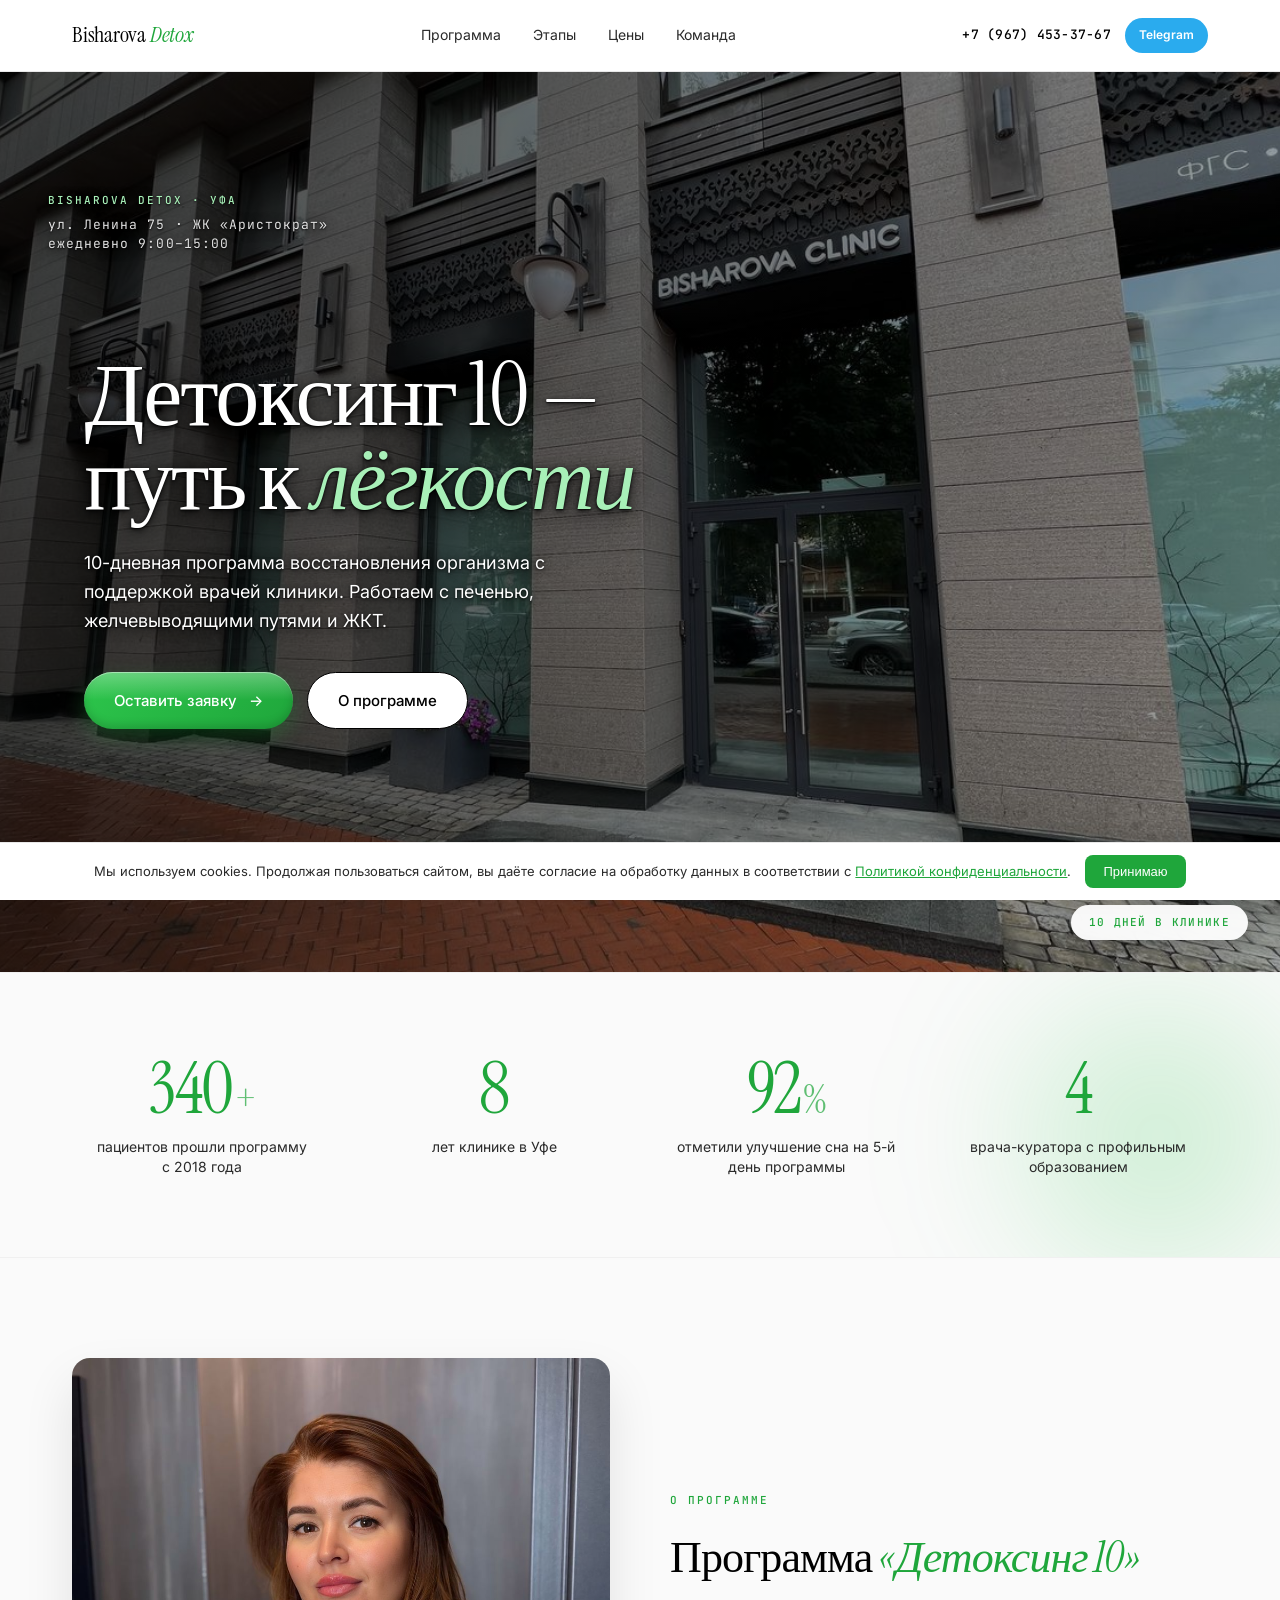
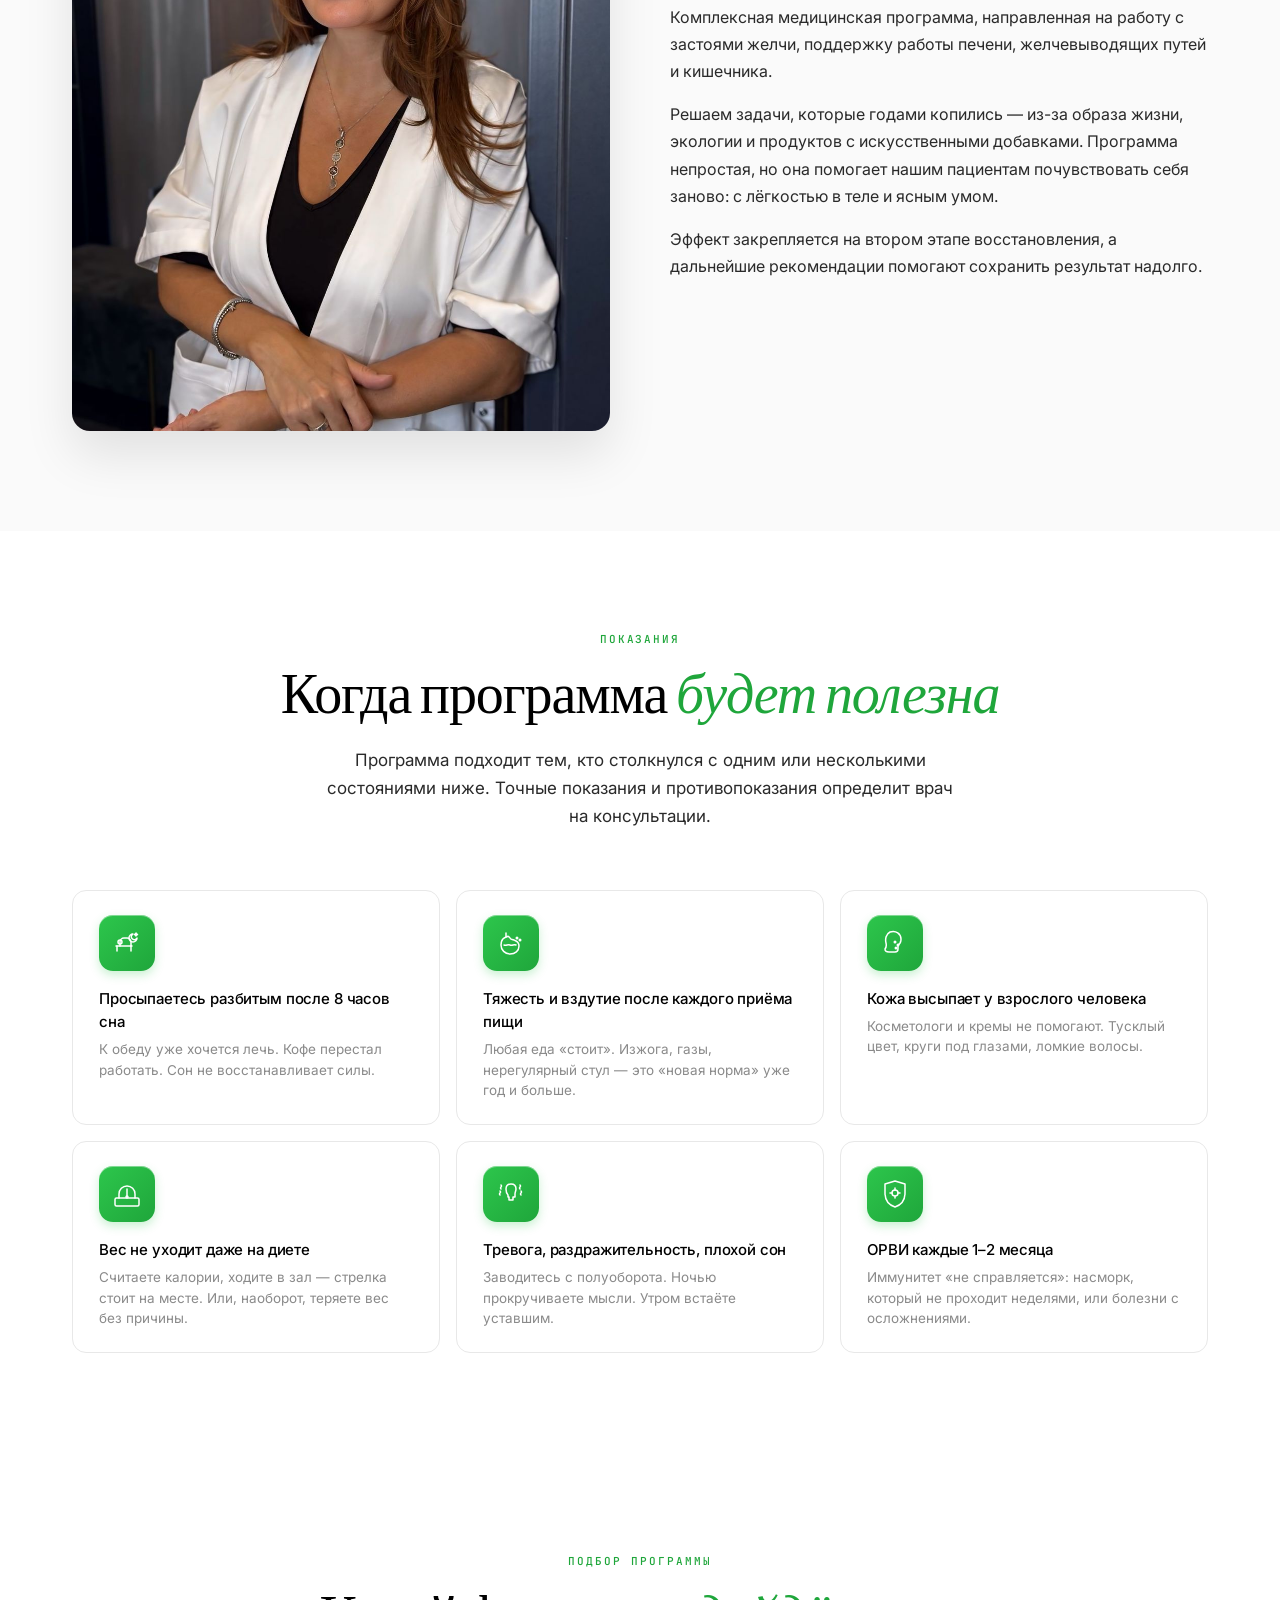
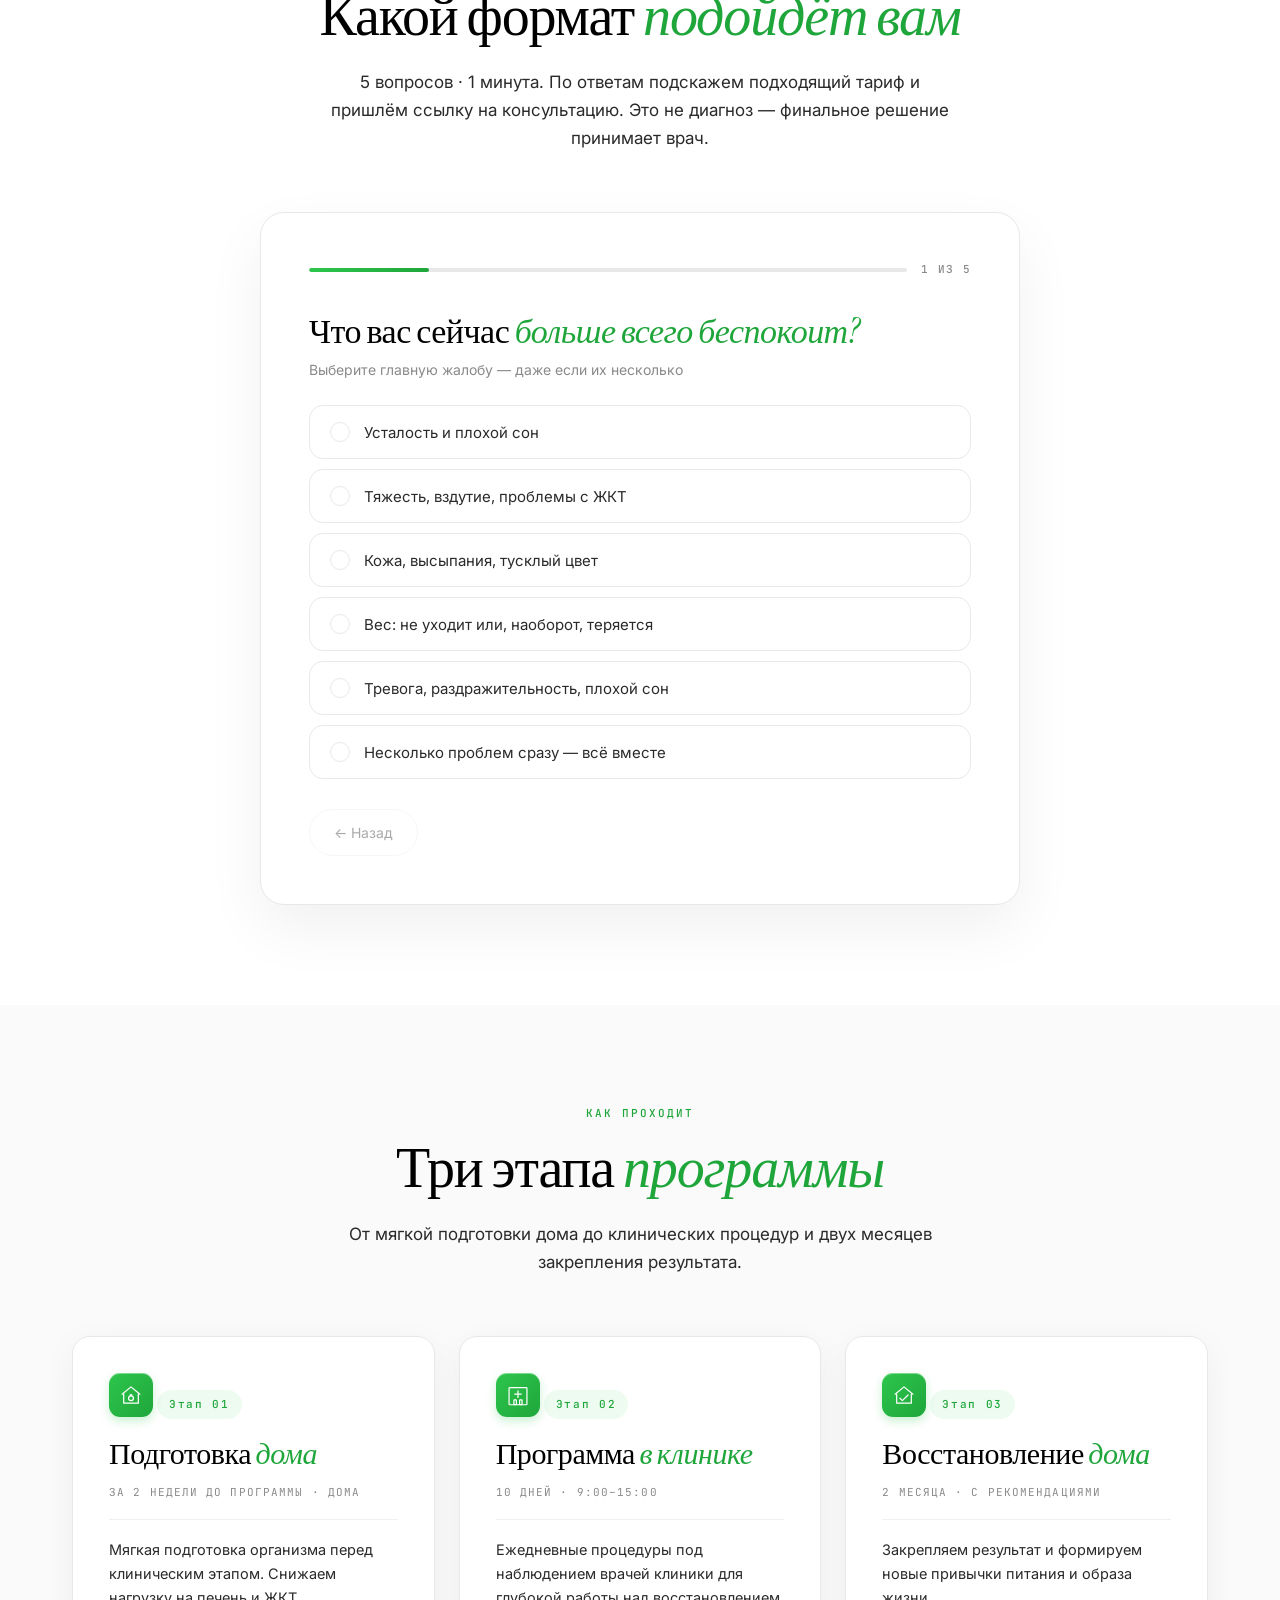
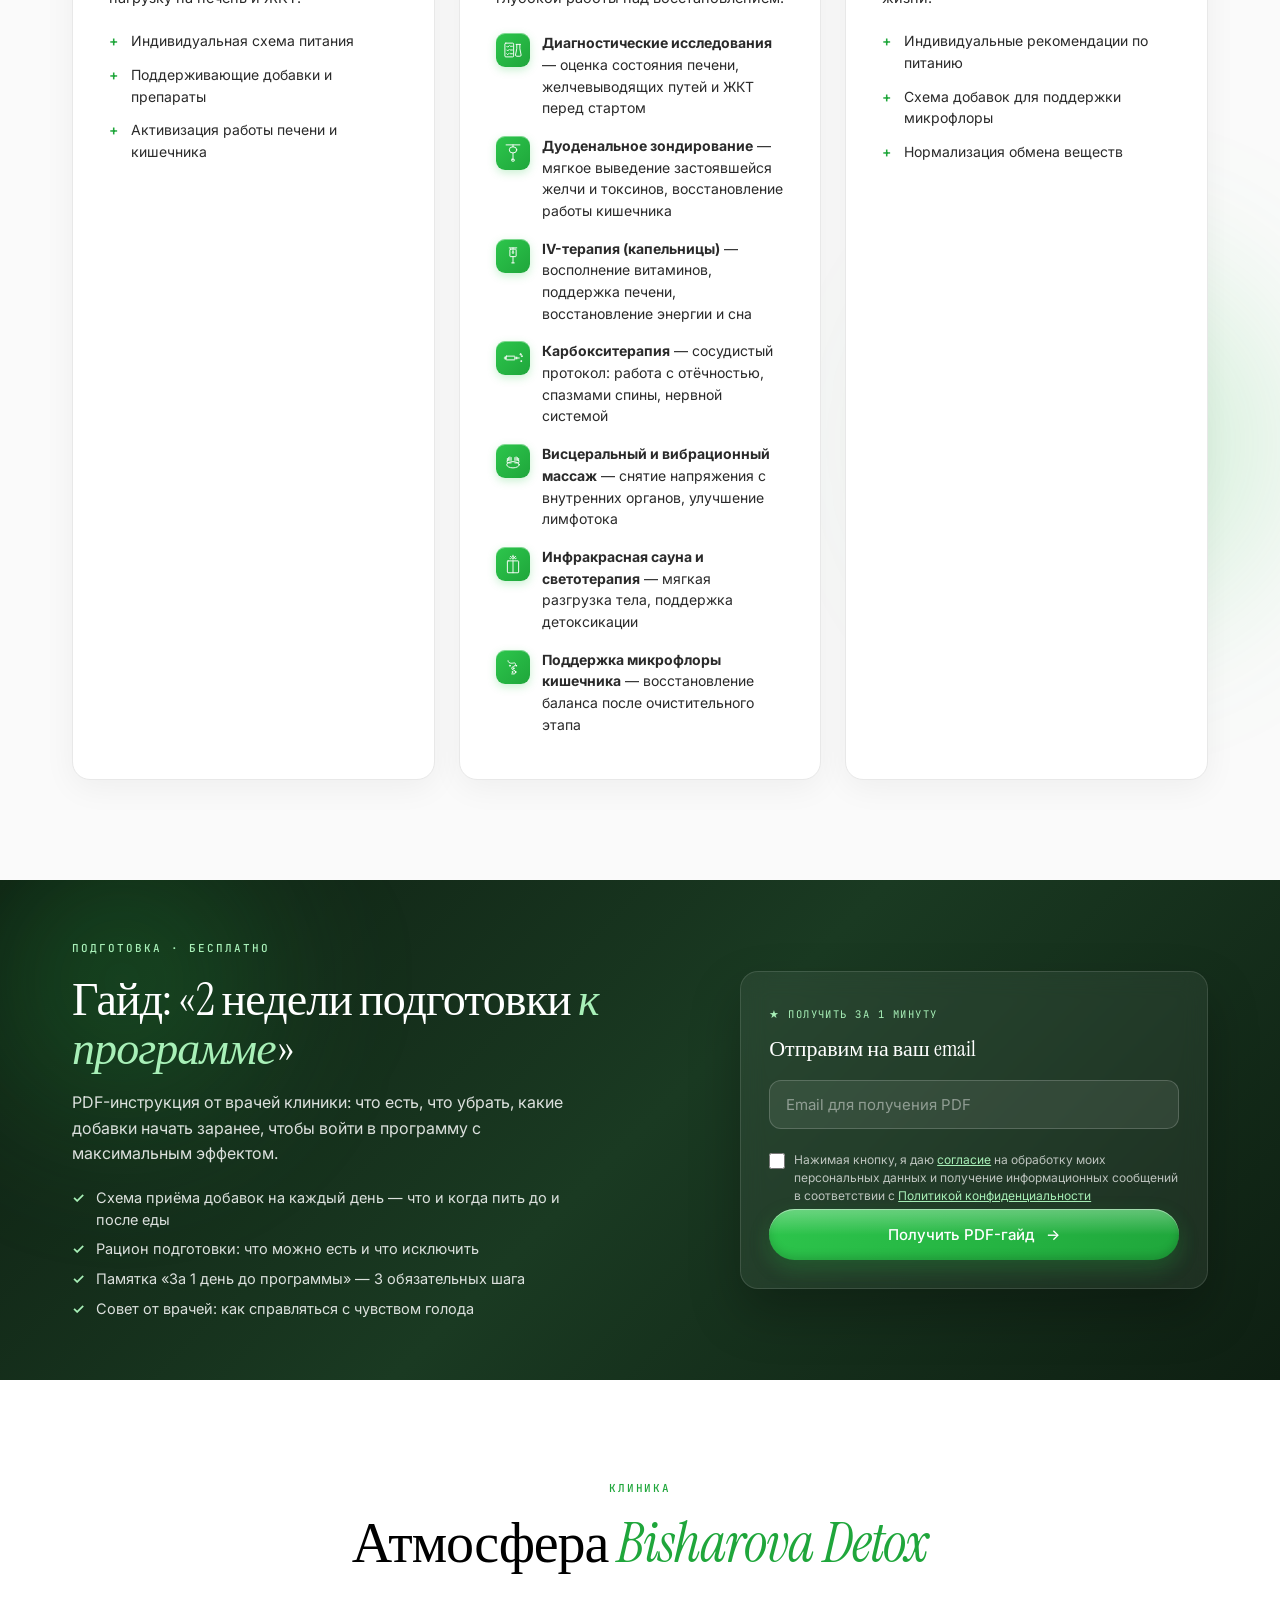
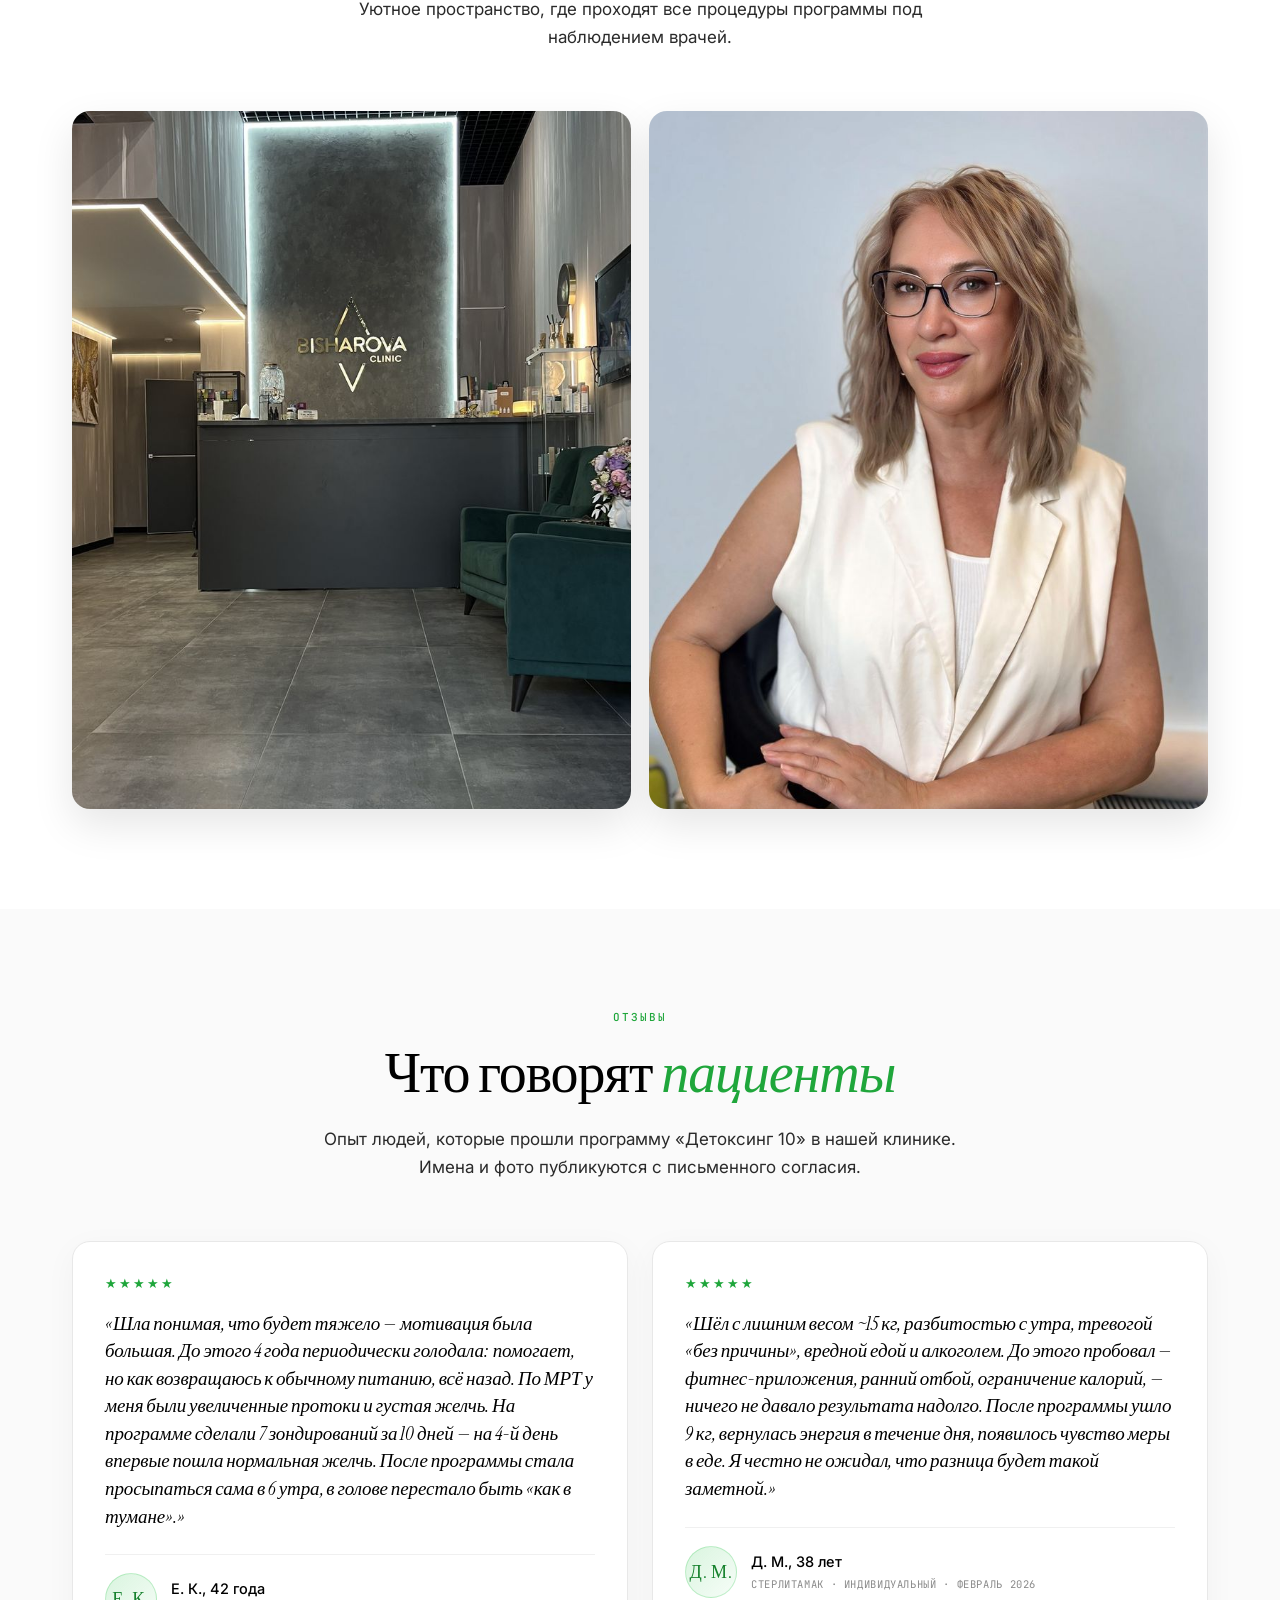
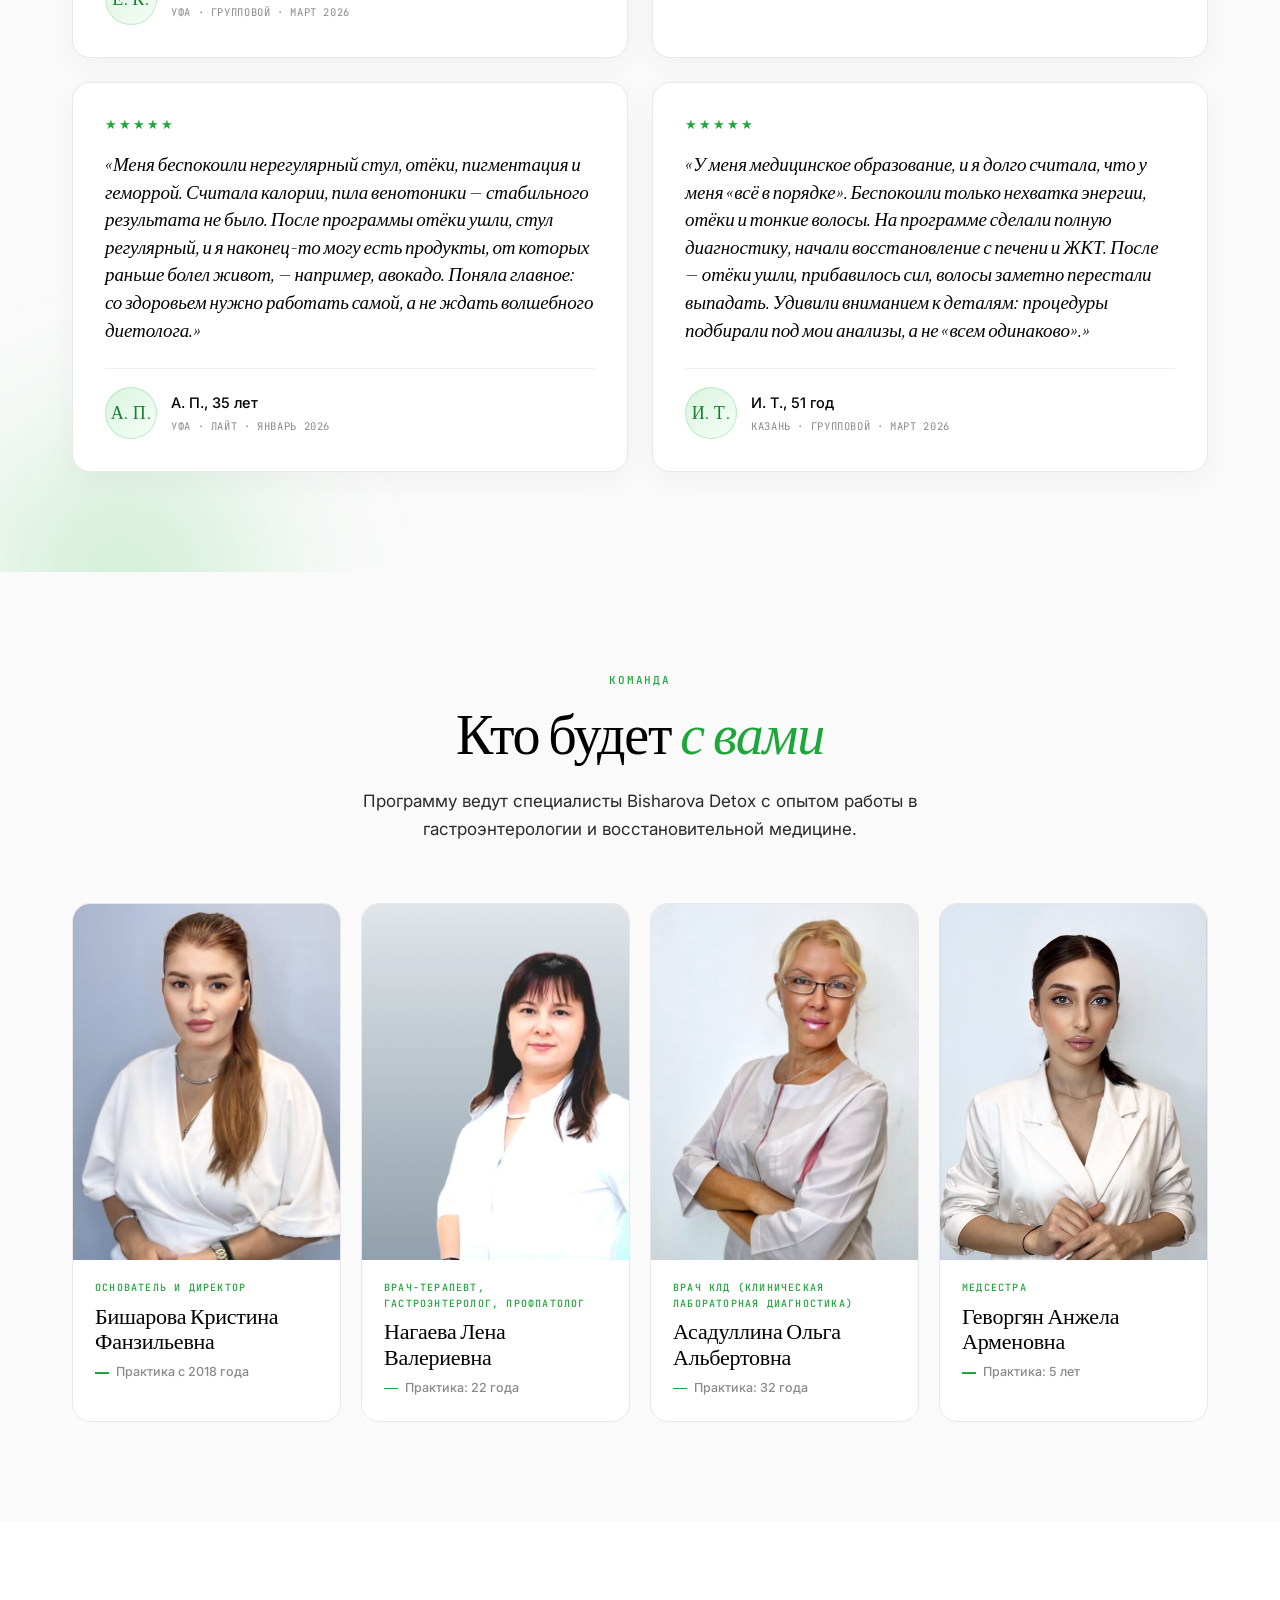
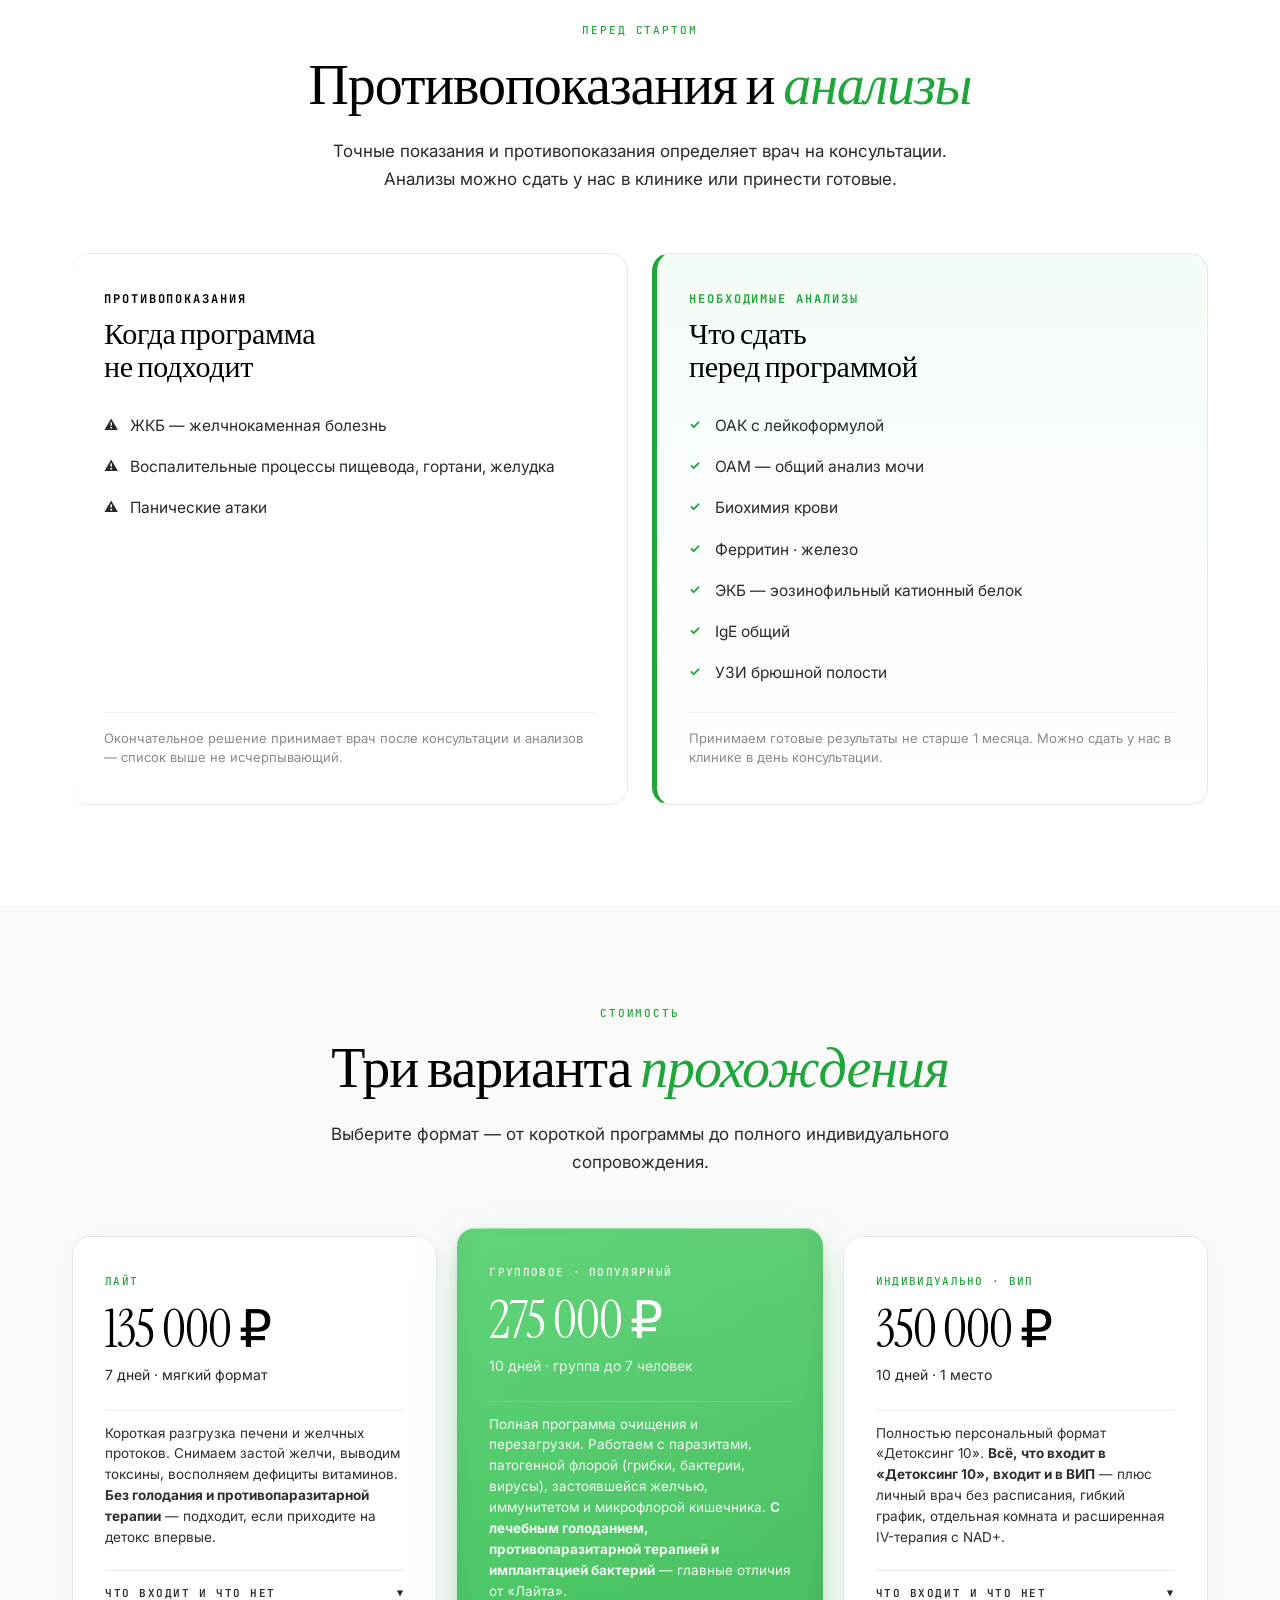
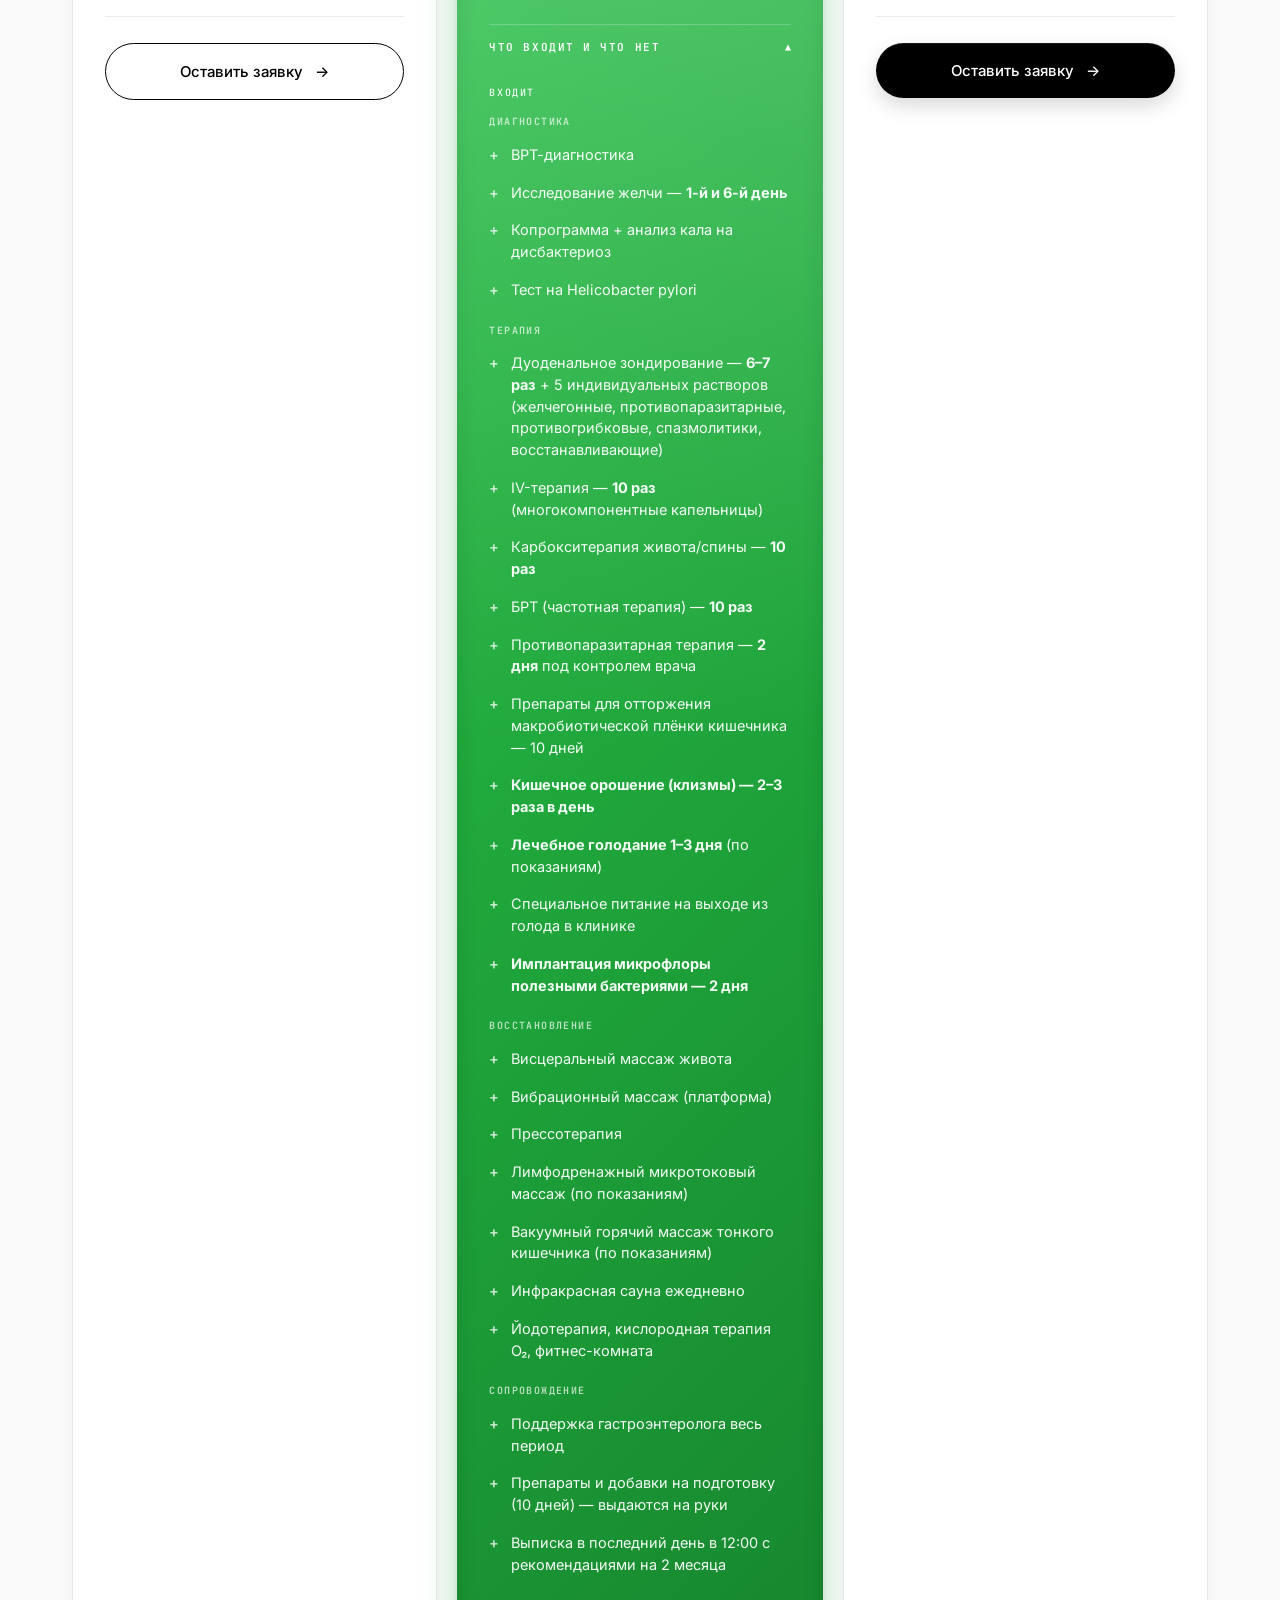
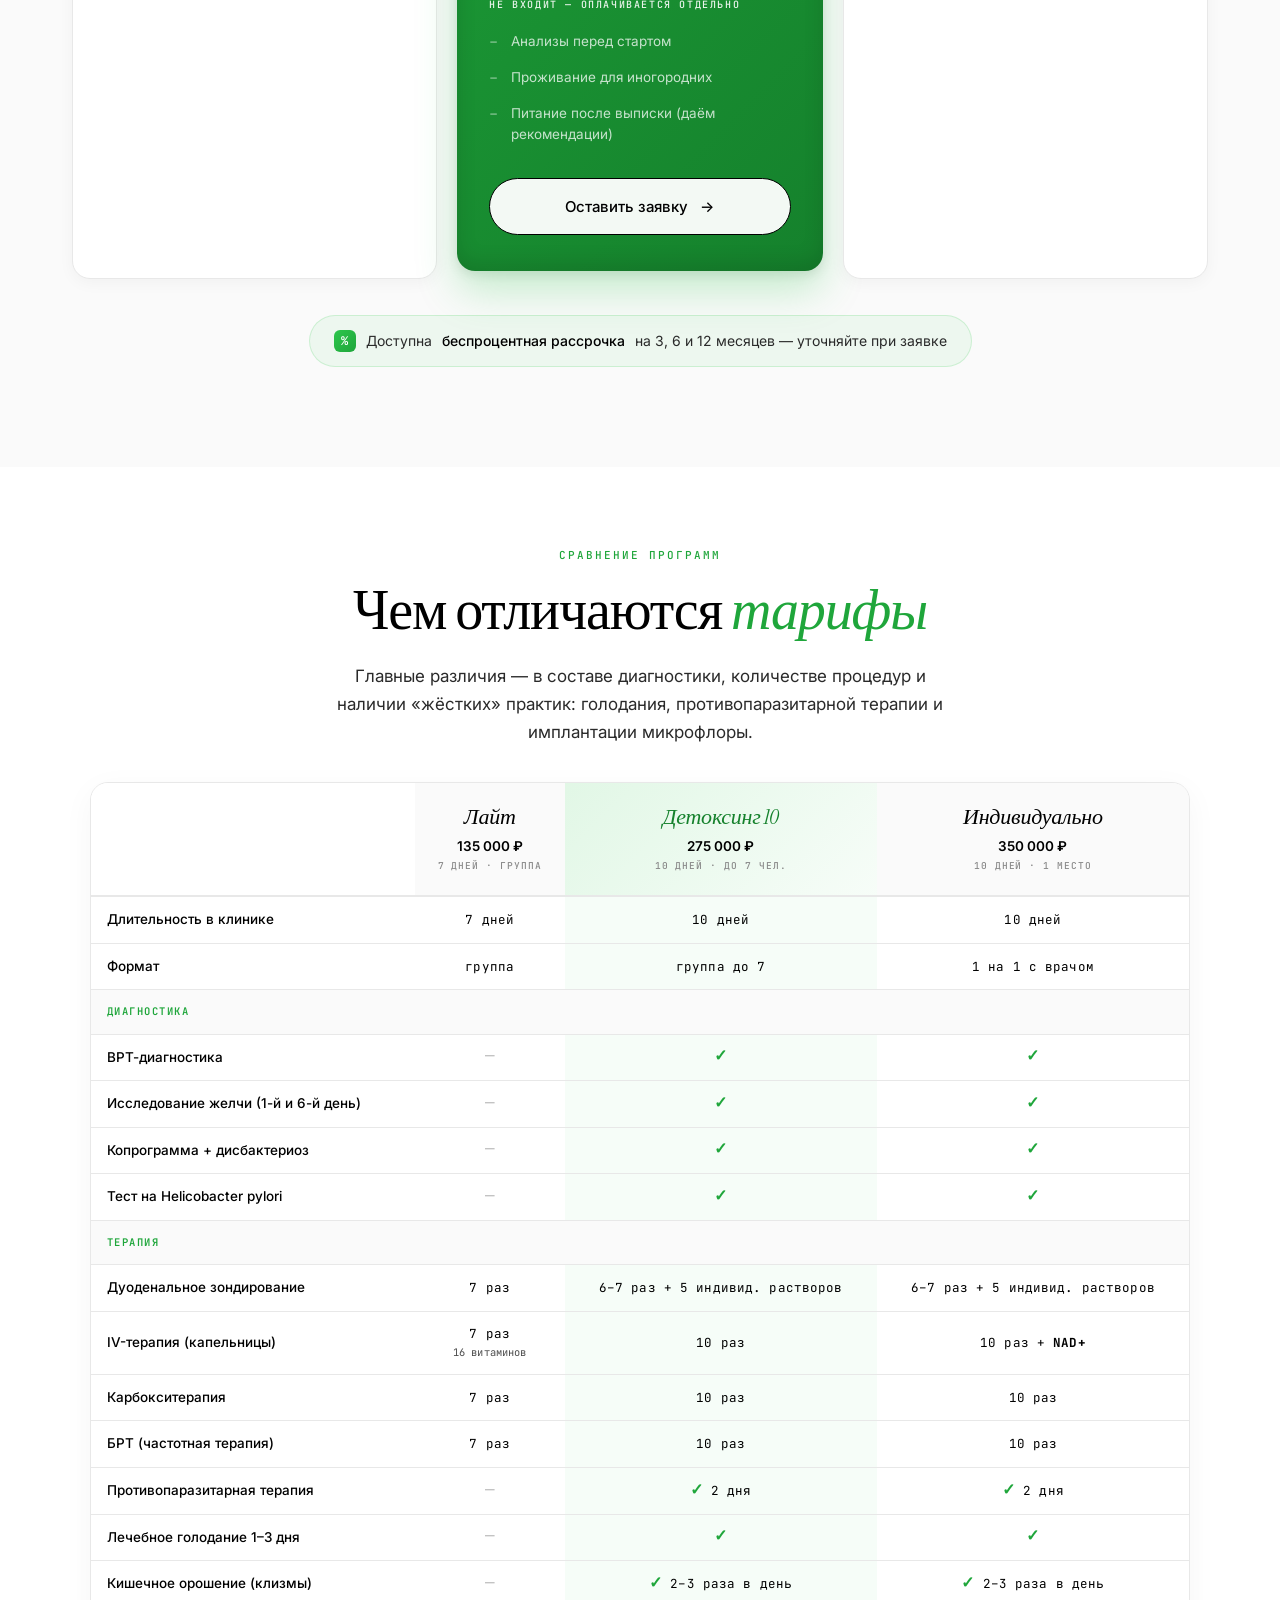
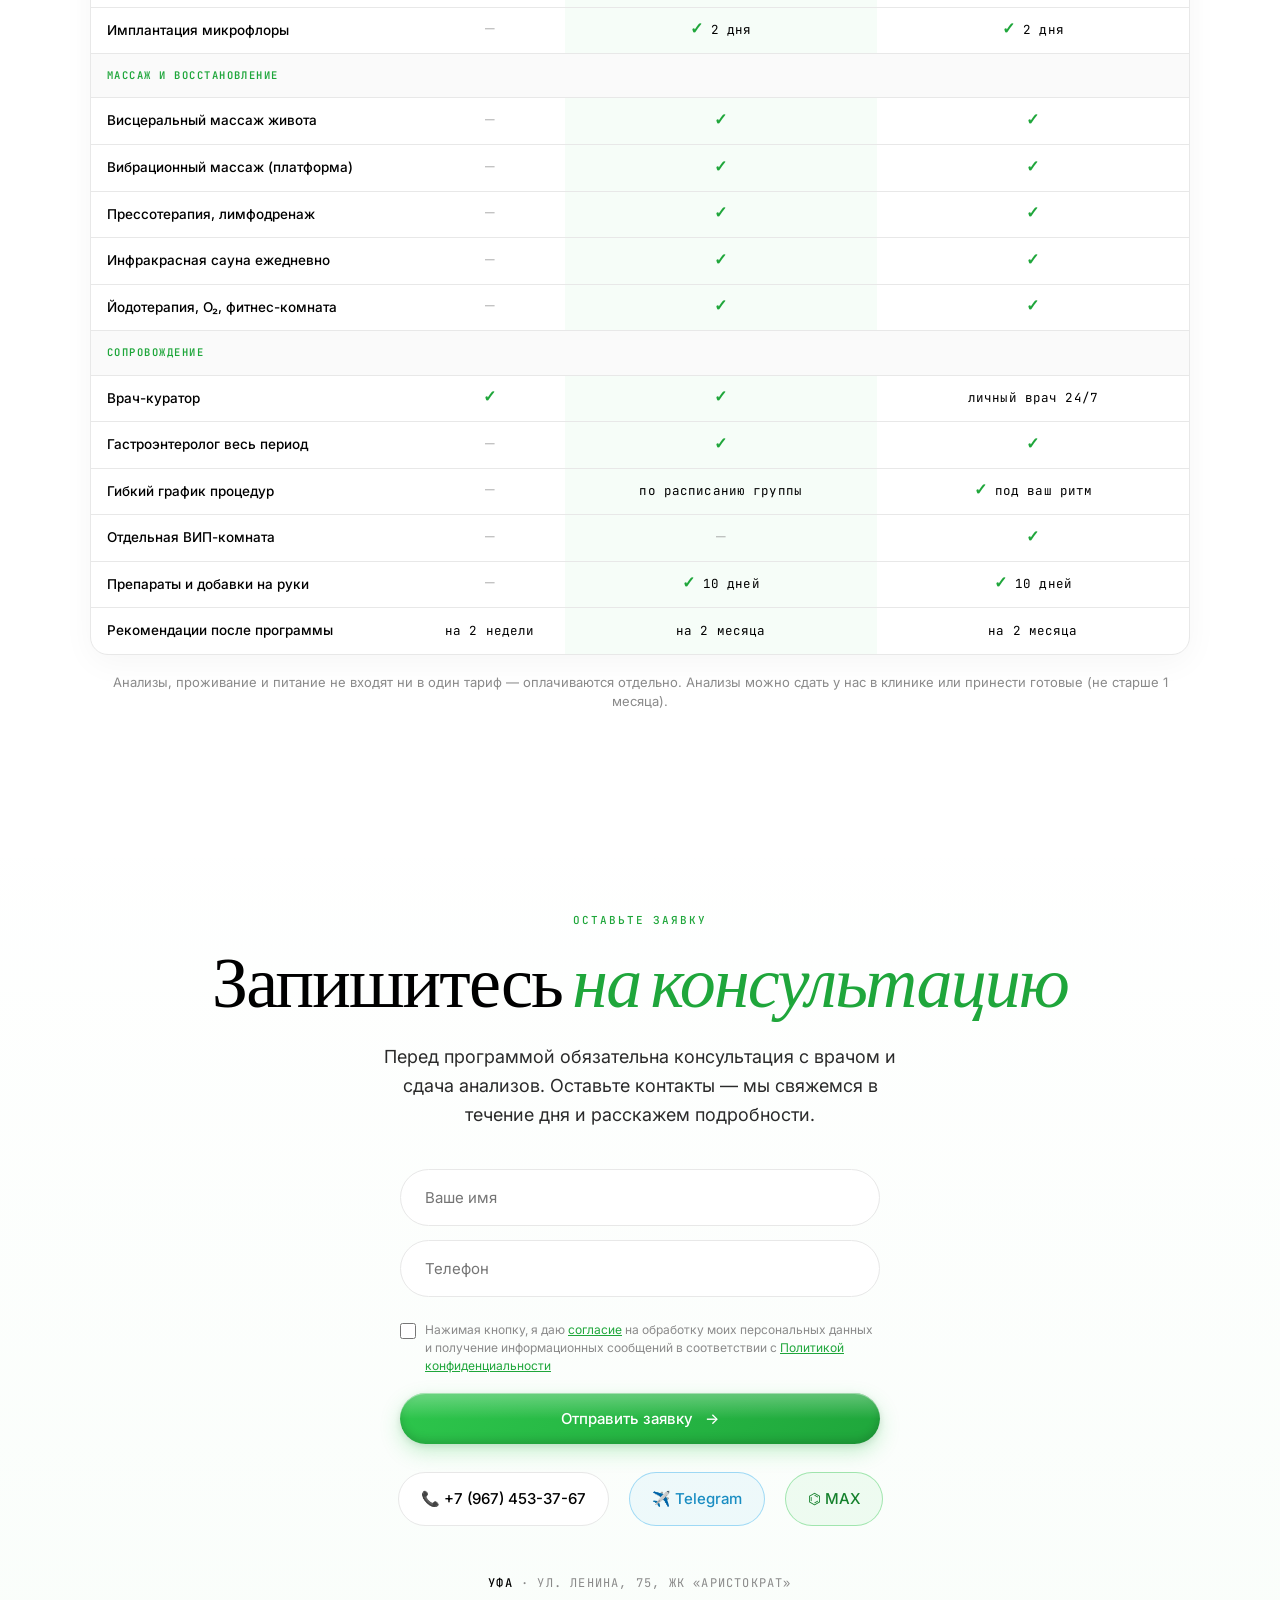
==== commit 0ddc26ec: "Геворгян: должность Медсестра вместо среднего мед. образования (detoxing_10) Co-Authored-By: Claude " ====
--- a/index.html
+++ b/index.html
@@ -1043,9 +1043,9 @@
         </div>
       </div>
       <div class="team-card">
-        <div class="team-photo"><img src="assets/team/gevorgyan.jpg" alt="Геворгян Анжела Арменовна — среднее медицинское образование" loading="lazy"></div>
+        <div class="team-photo"><img src="assets/team/gevorgyan.jpg" alt="Геворгян Анжела Арменовна — медсестра" loading="lazy"></div>
         <div class="team-info">
-          <div class="role">Среднее медицинское образование</div>
+          <div class="role">Медсестра</div>
           <div class="name">Геворгян Анжела<br>Арменовна</div>
           <div class="exp">Практика: 5 лет</div>
         </div>
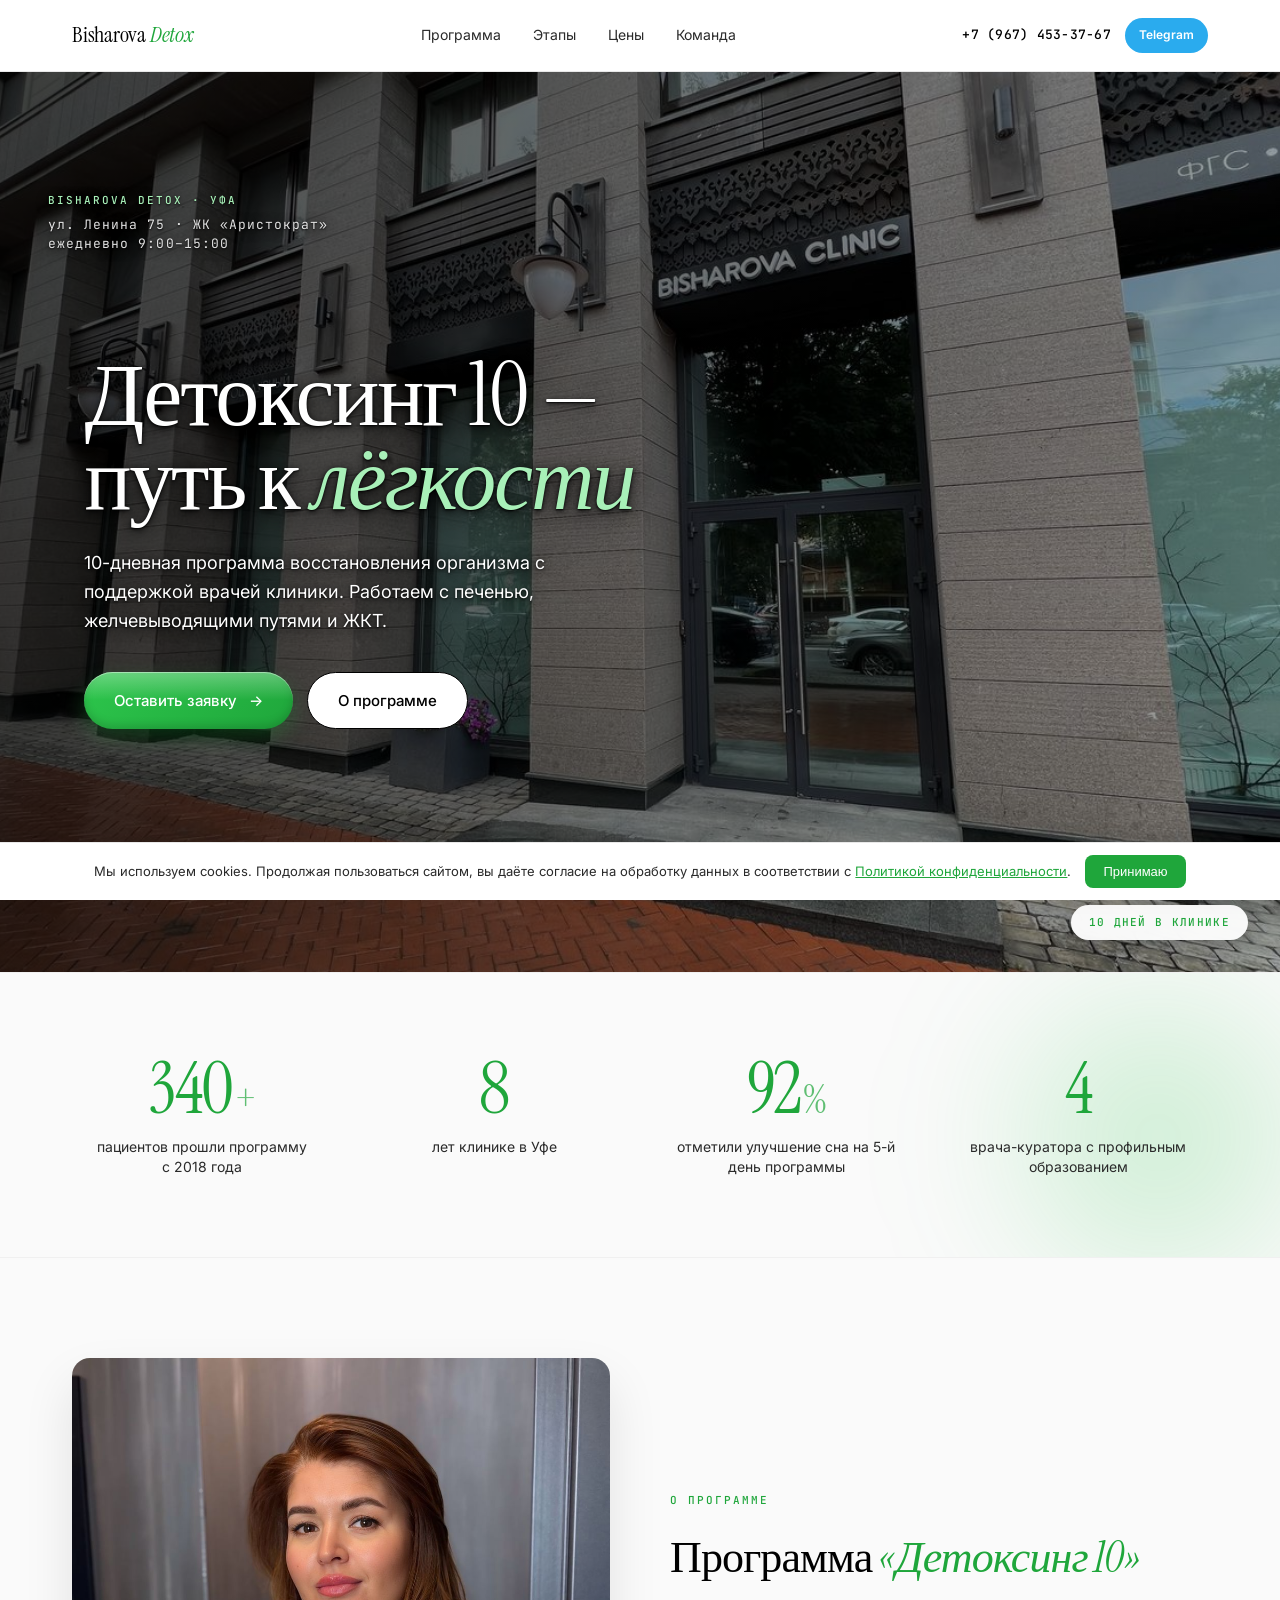
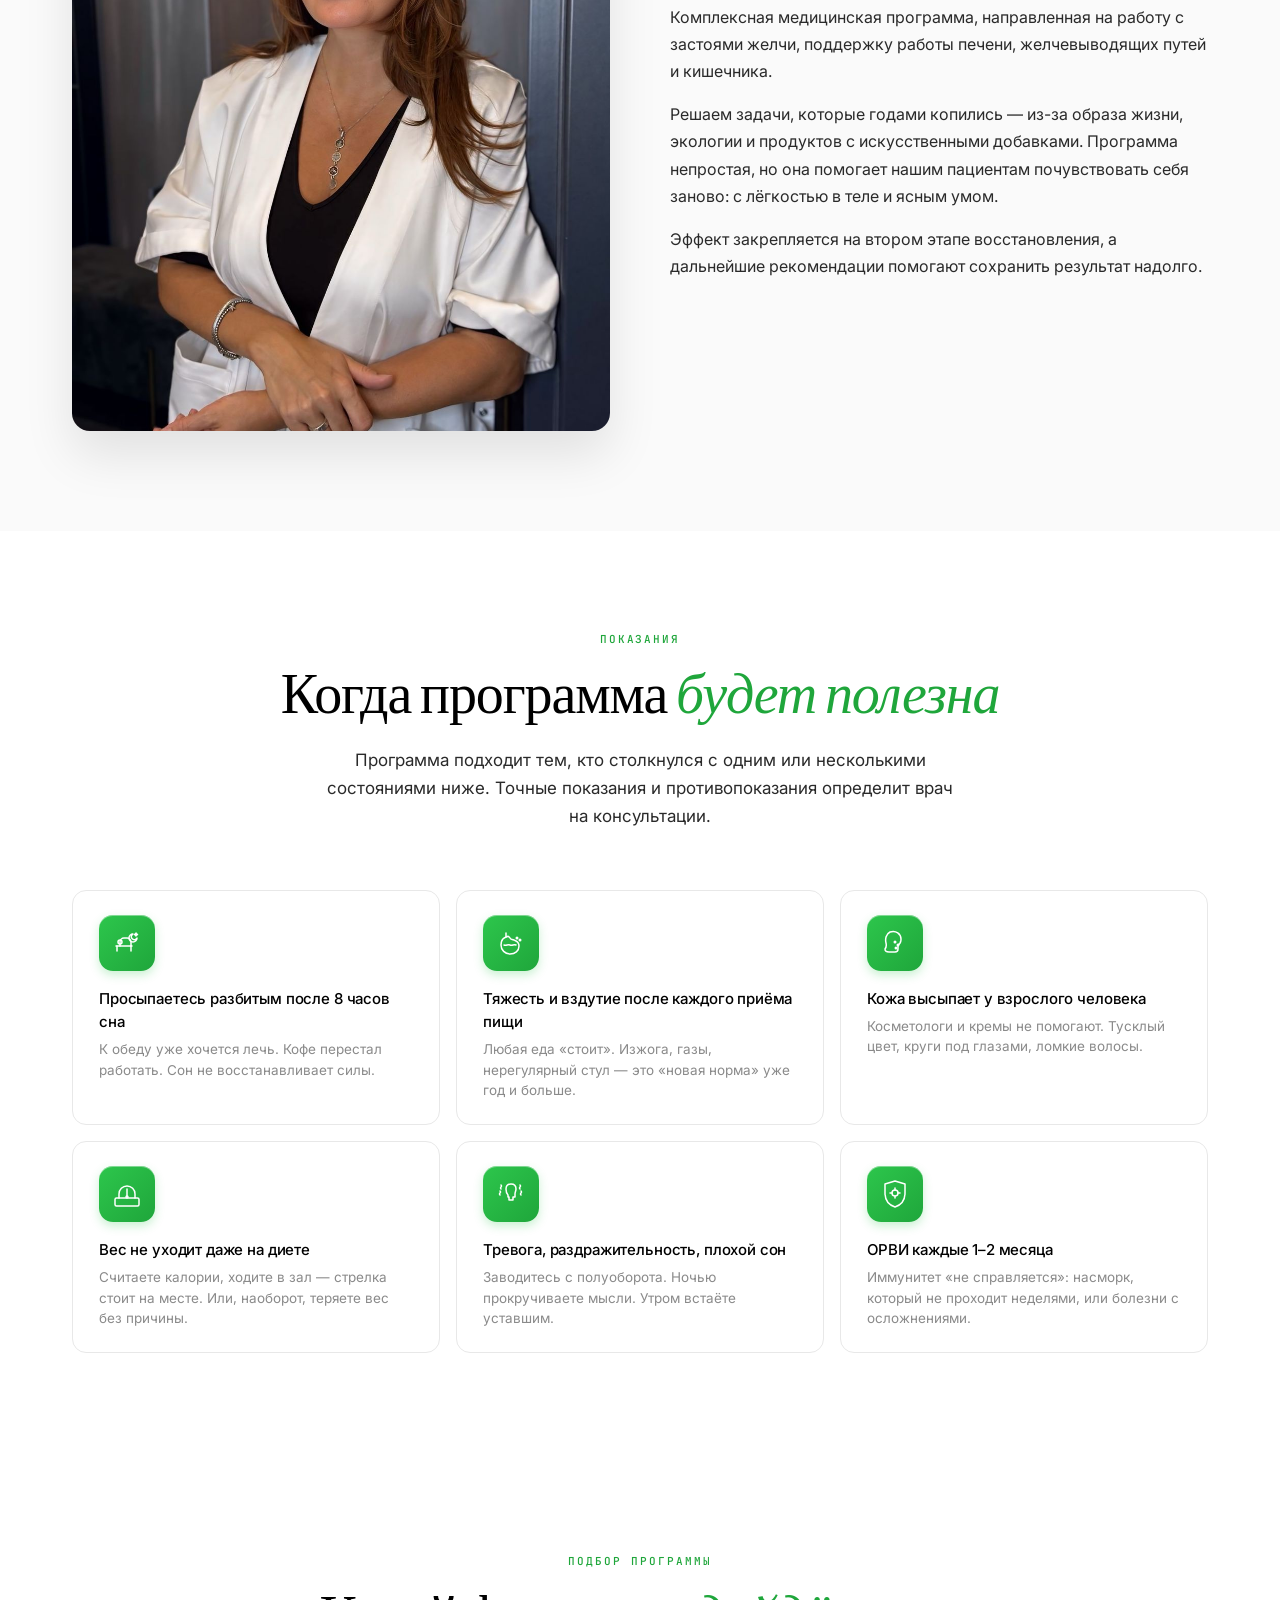
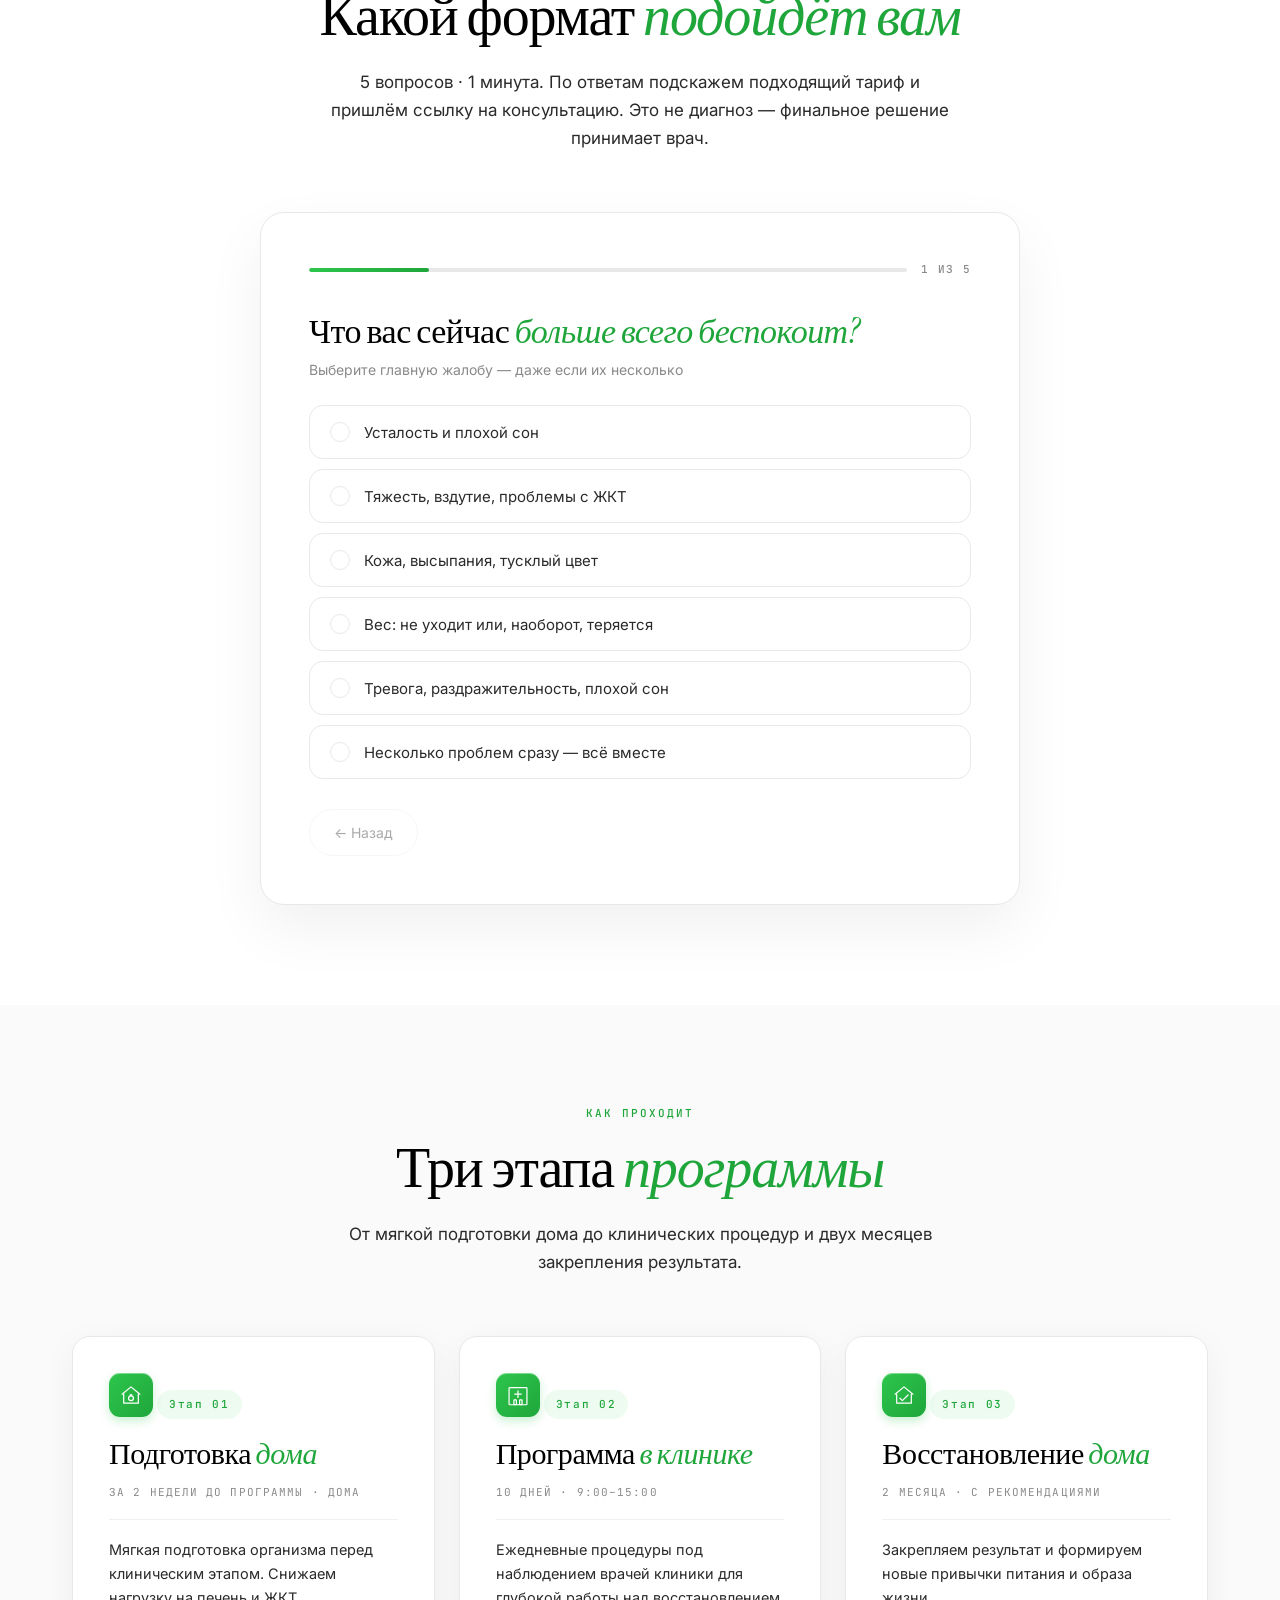
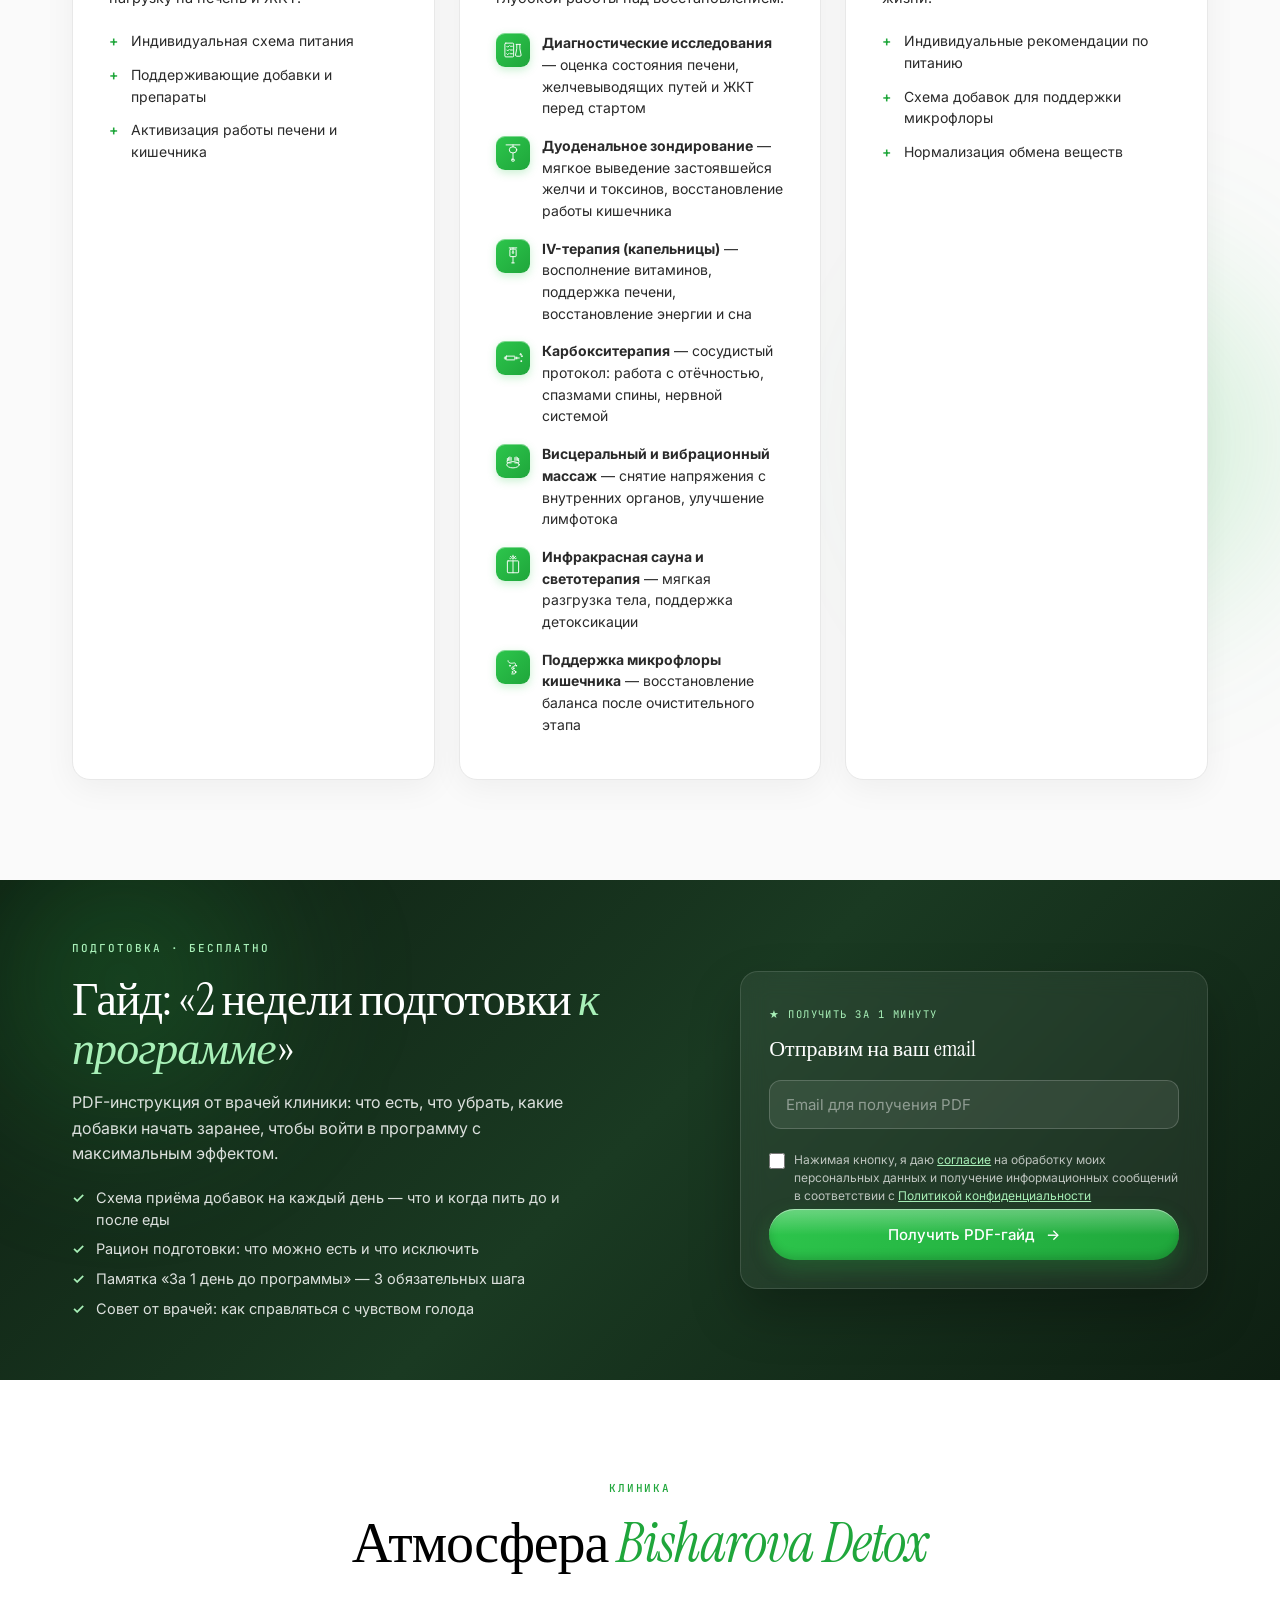
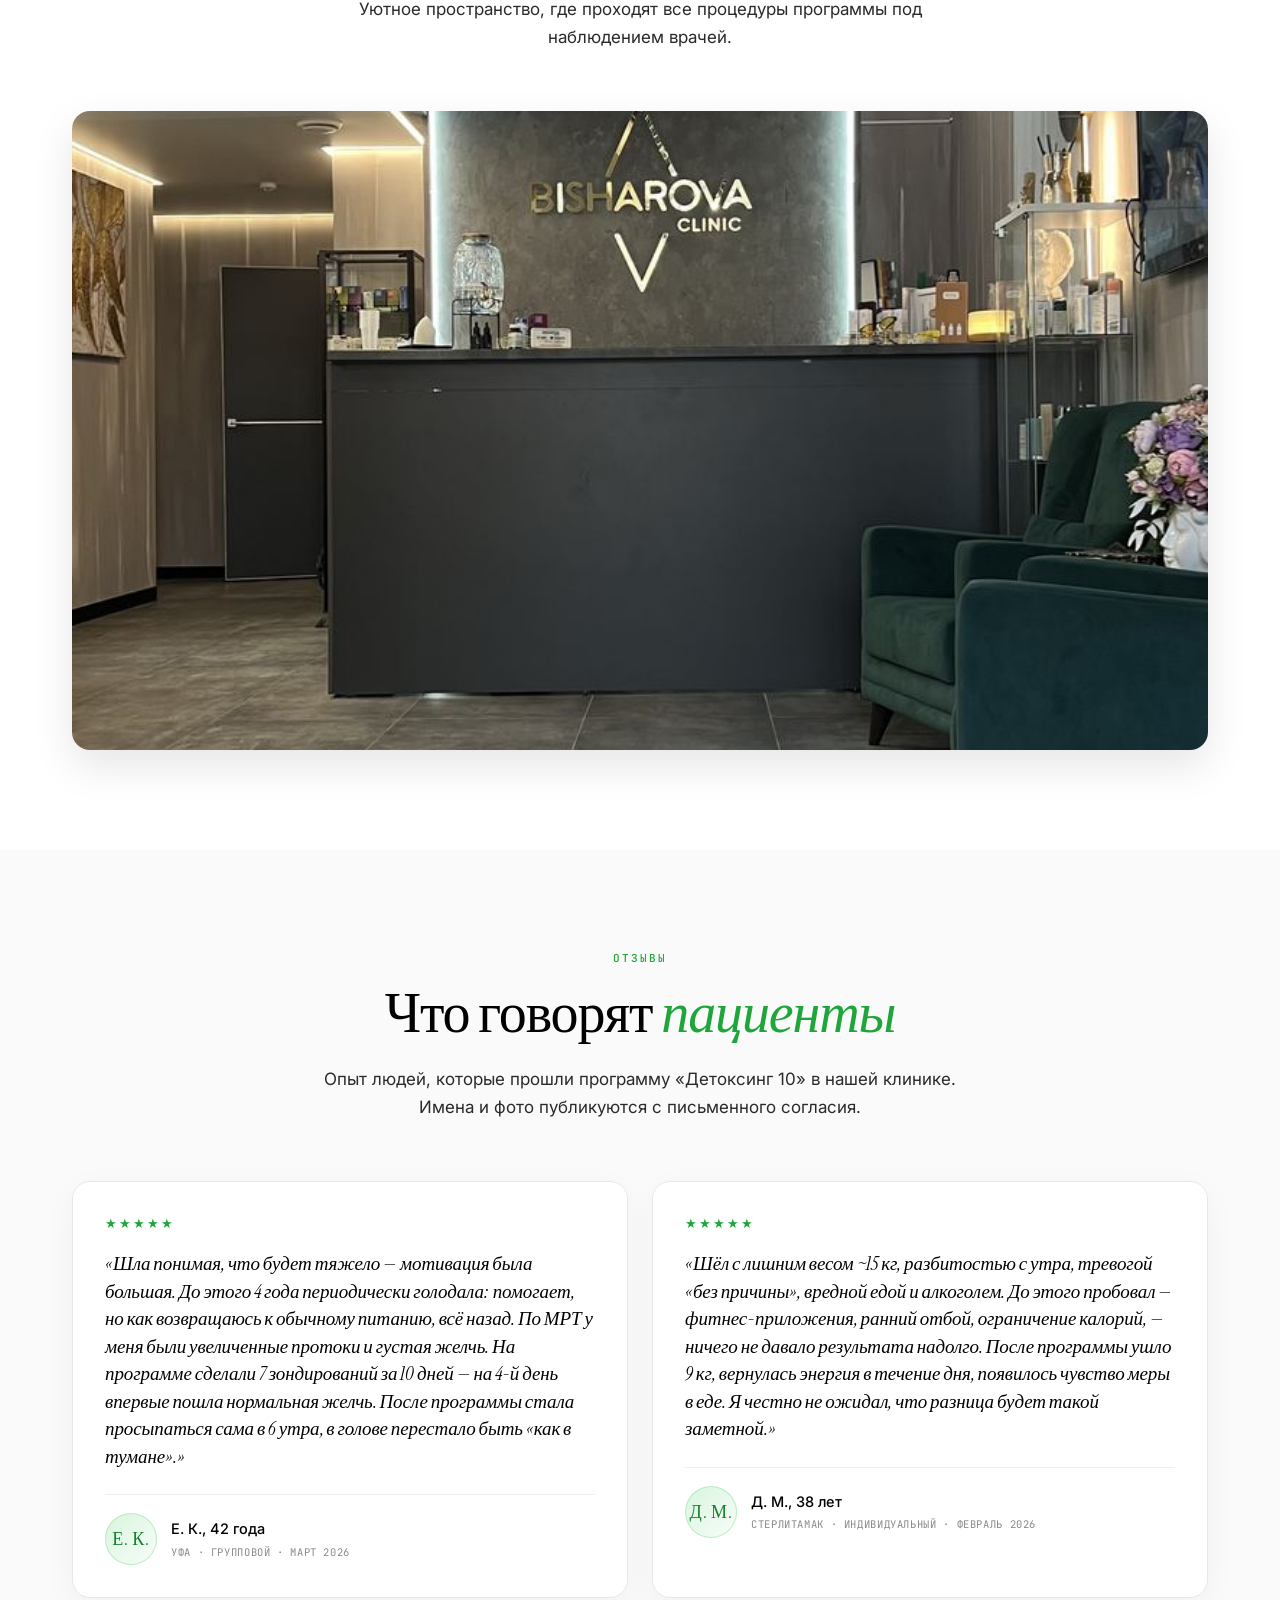
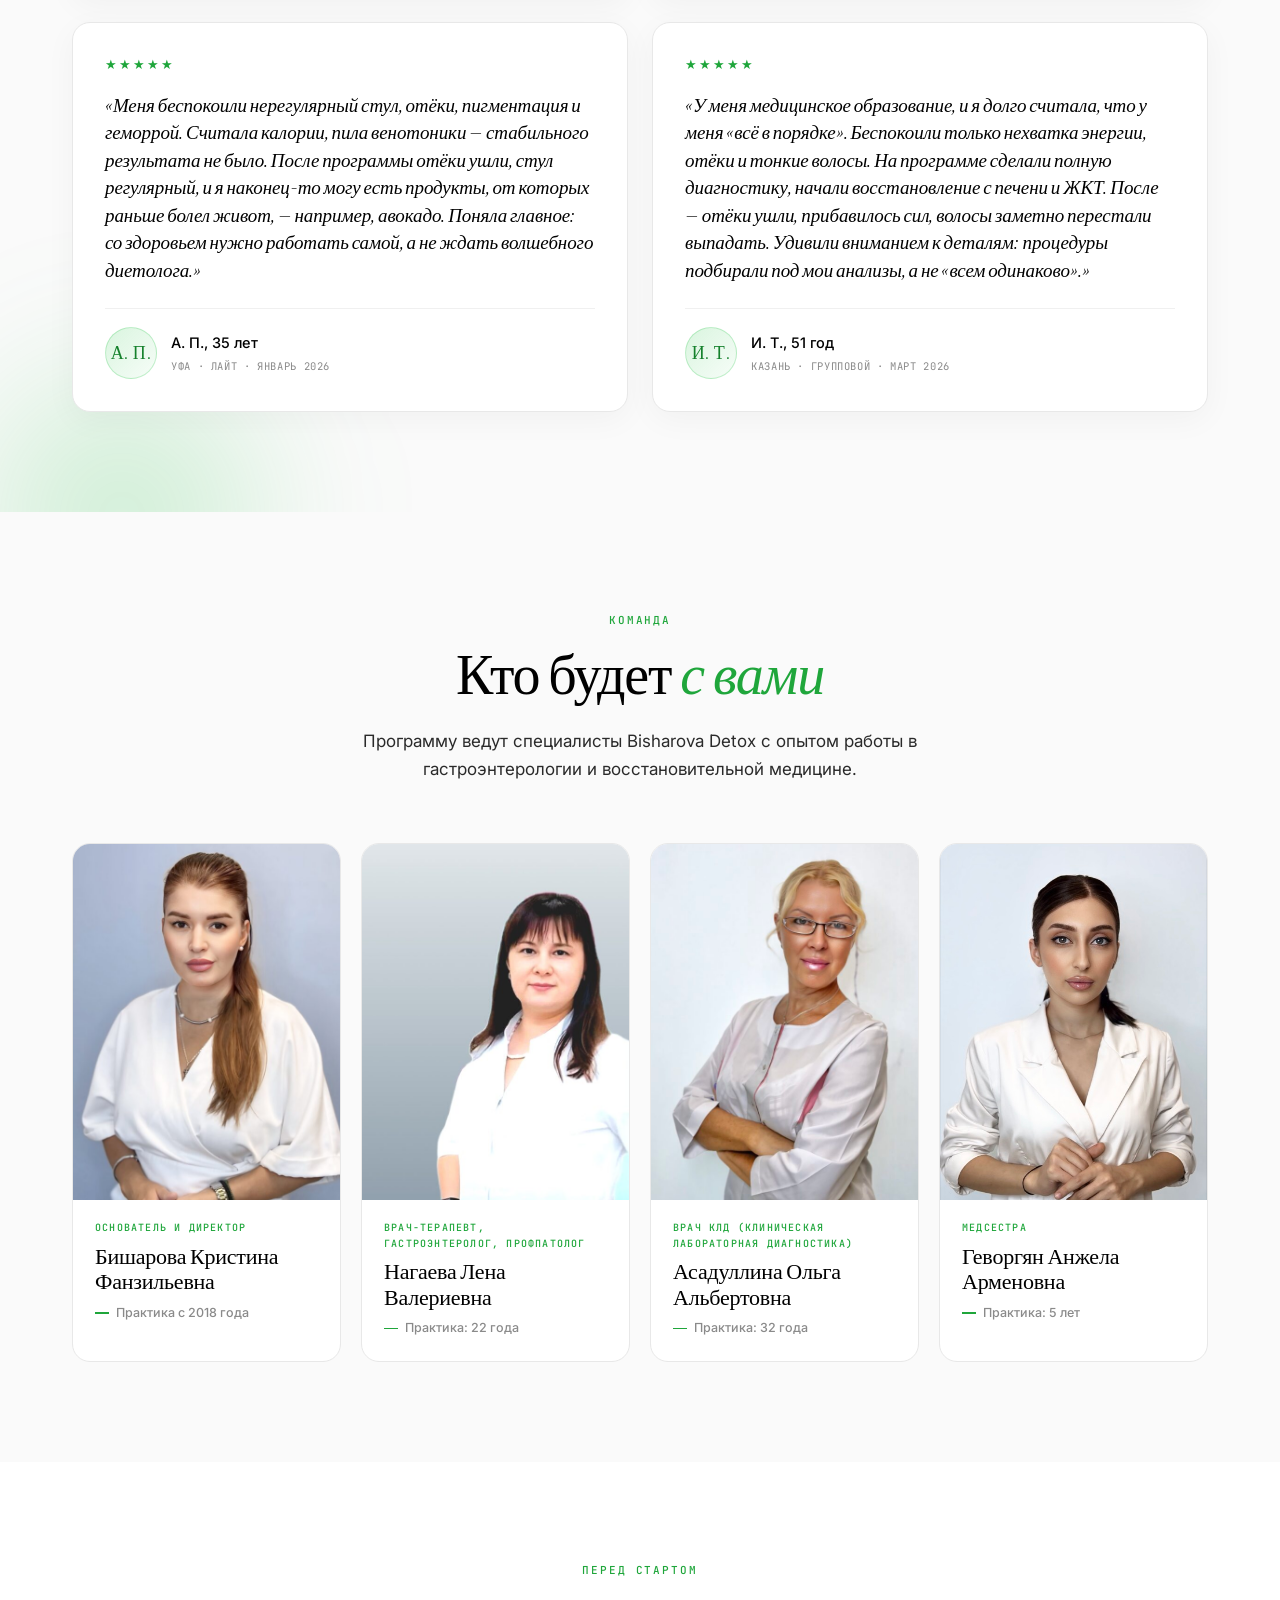
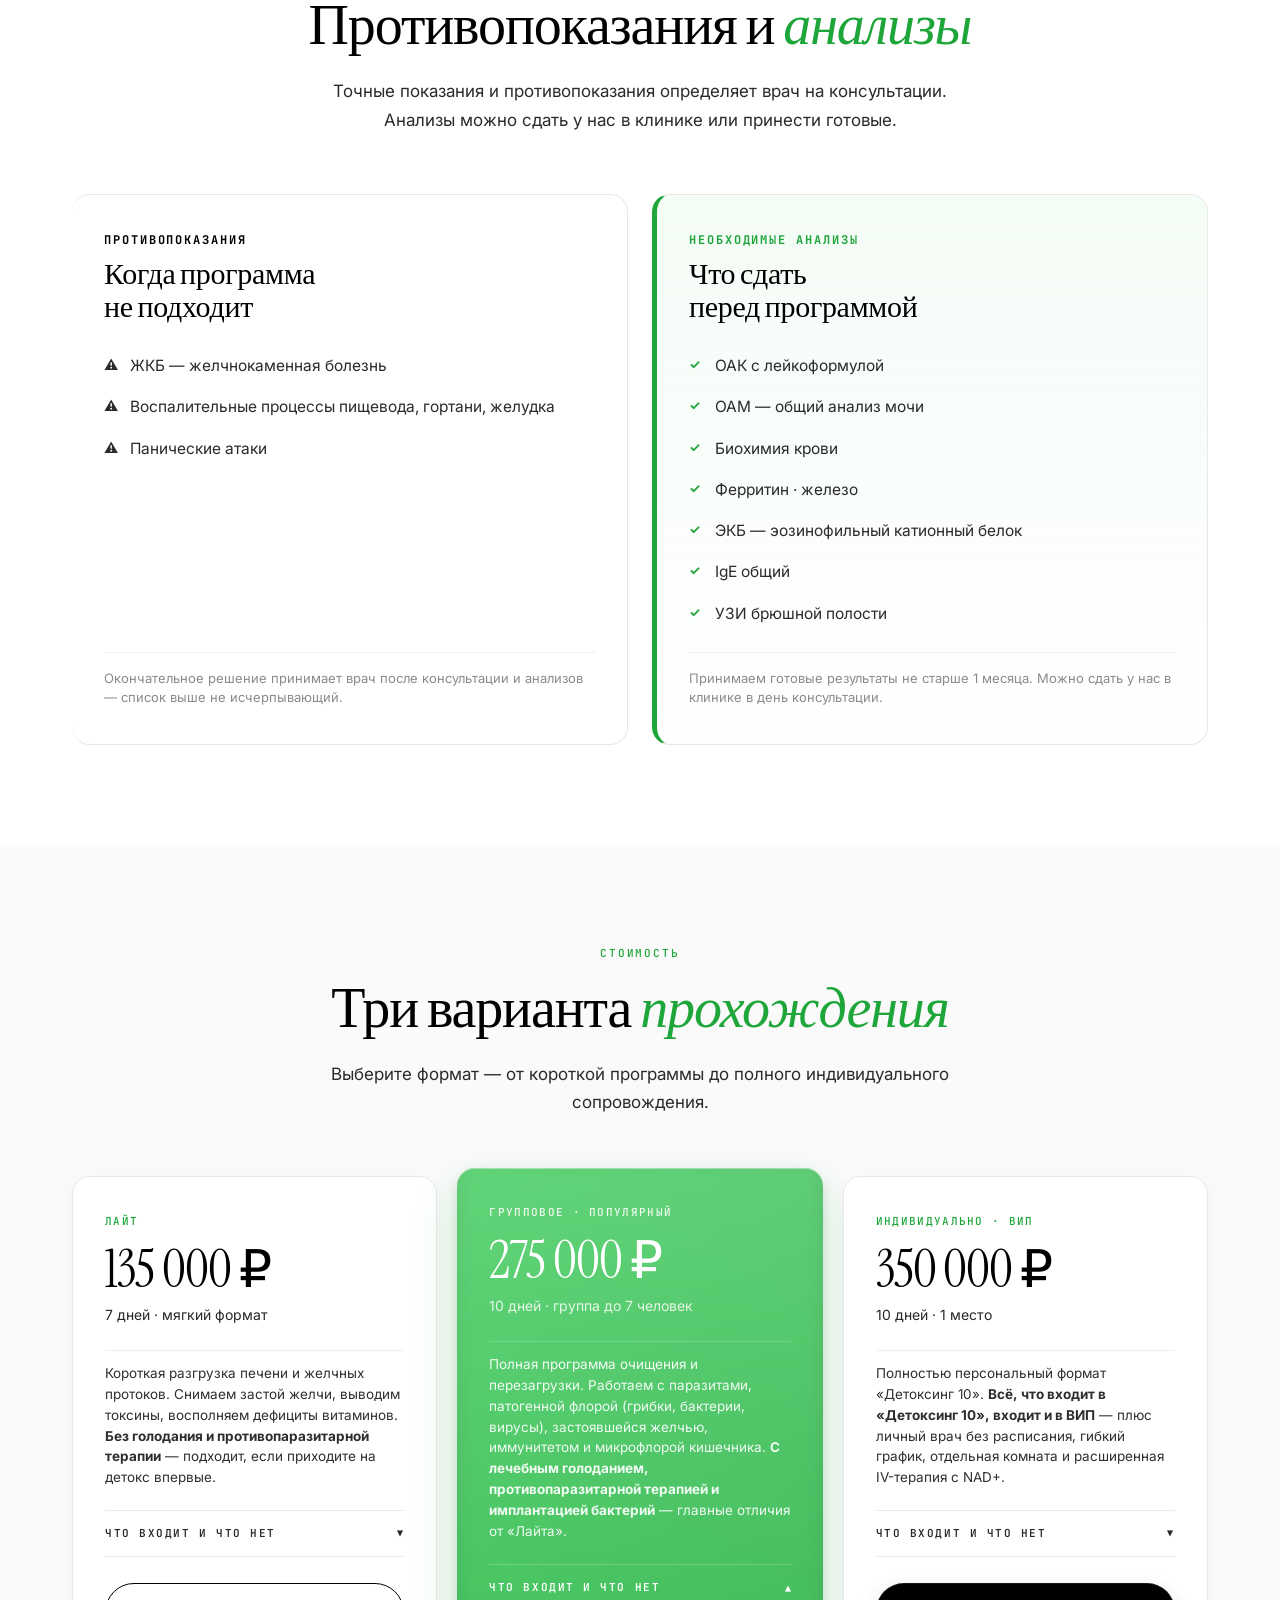
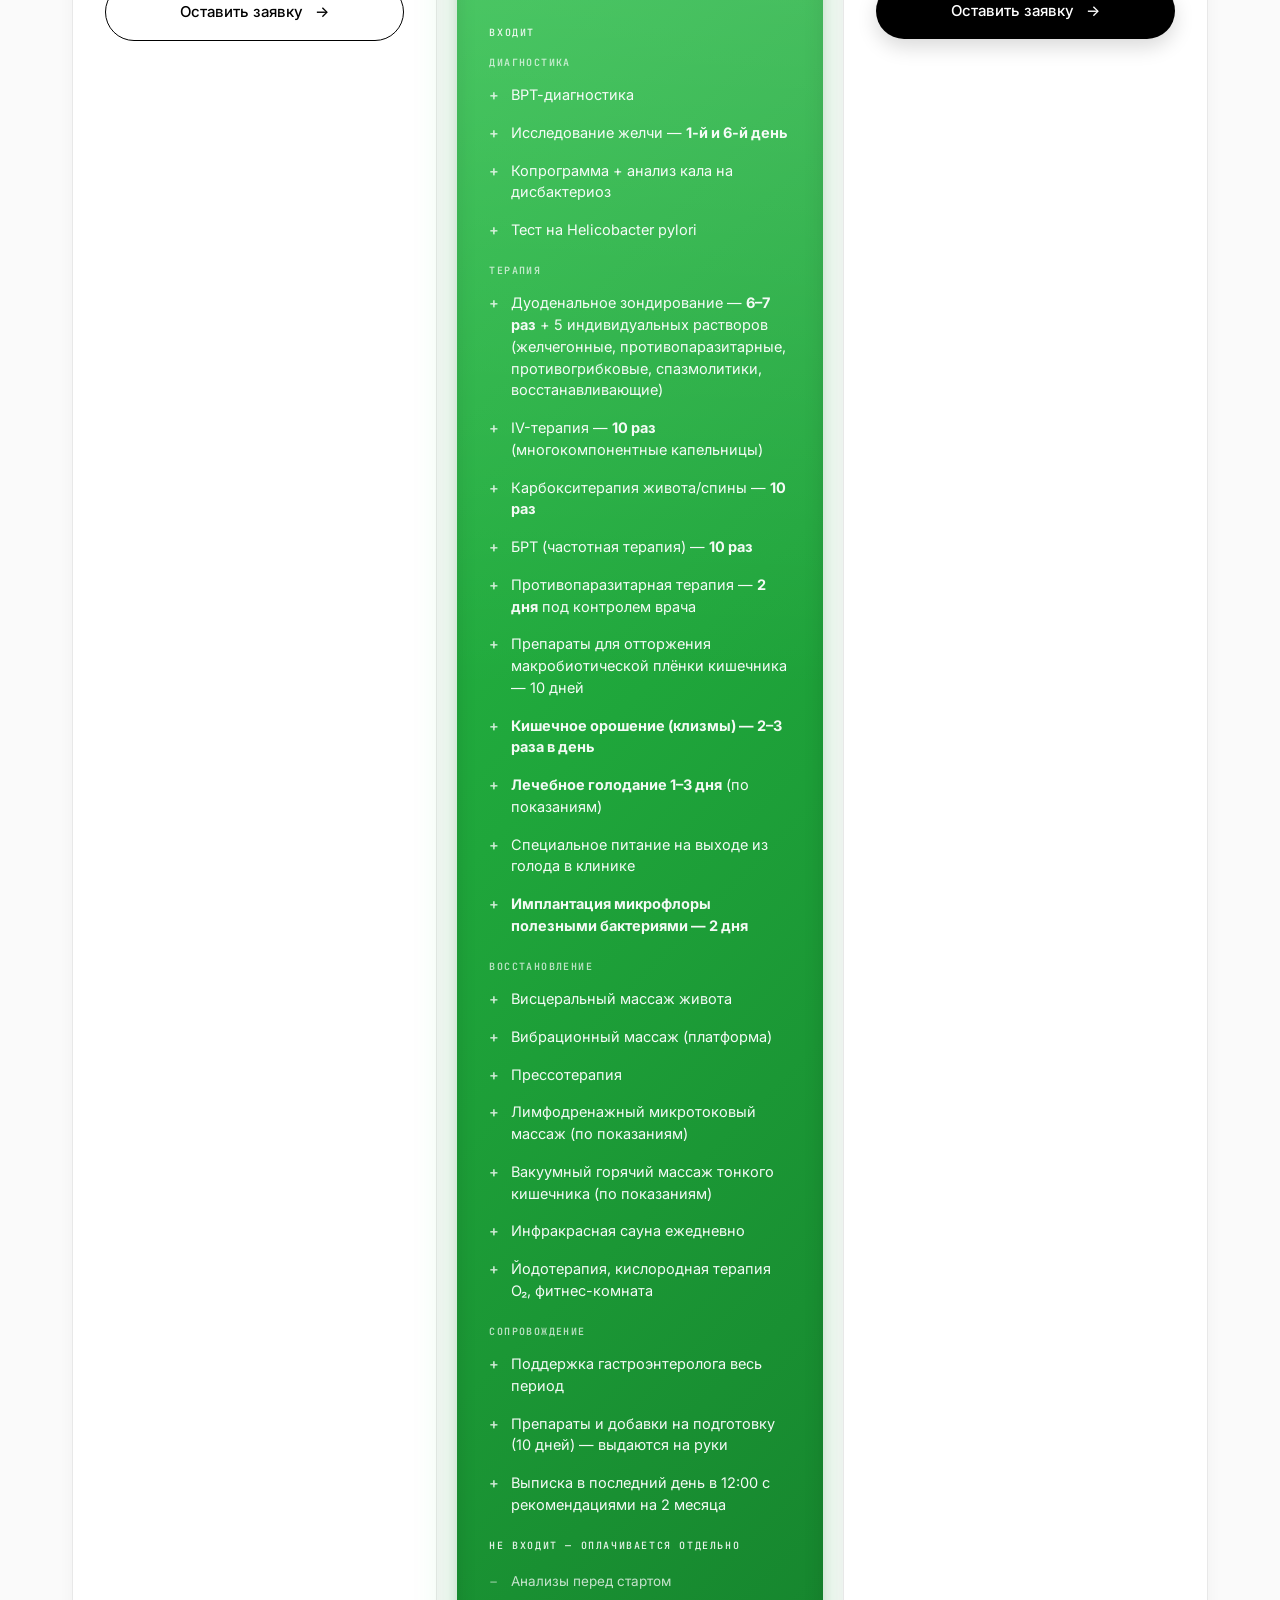
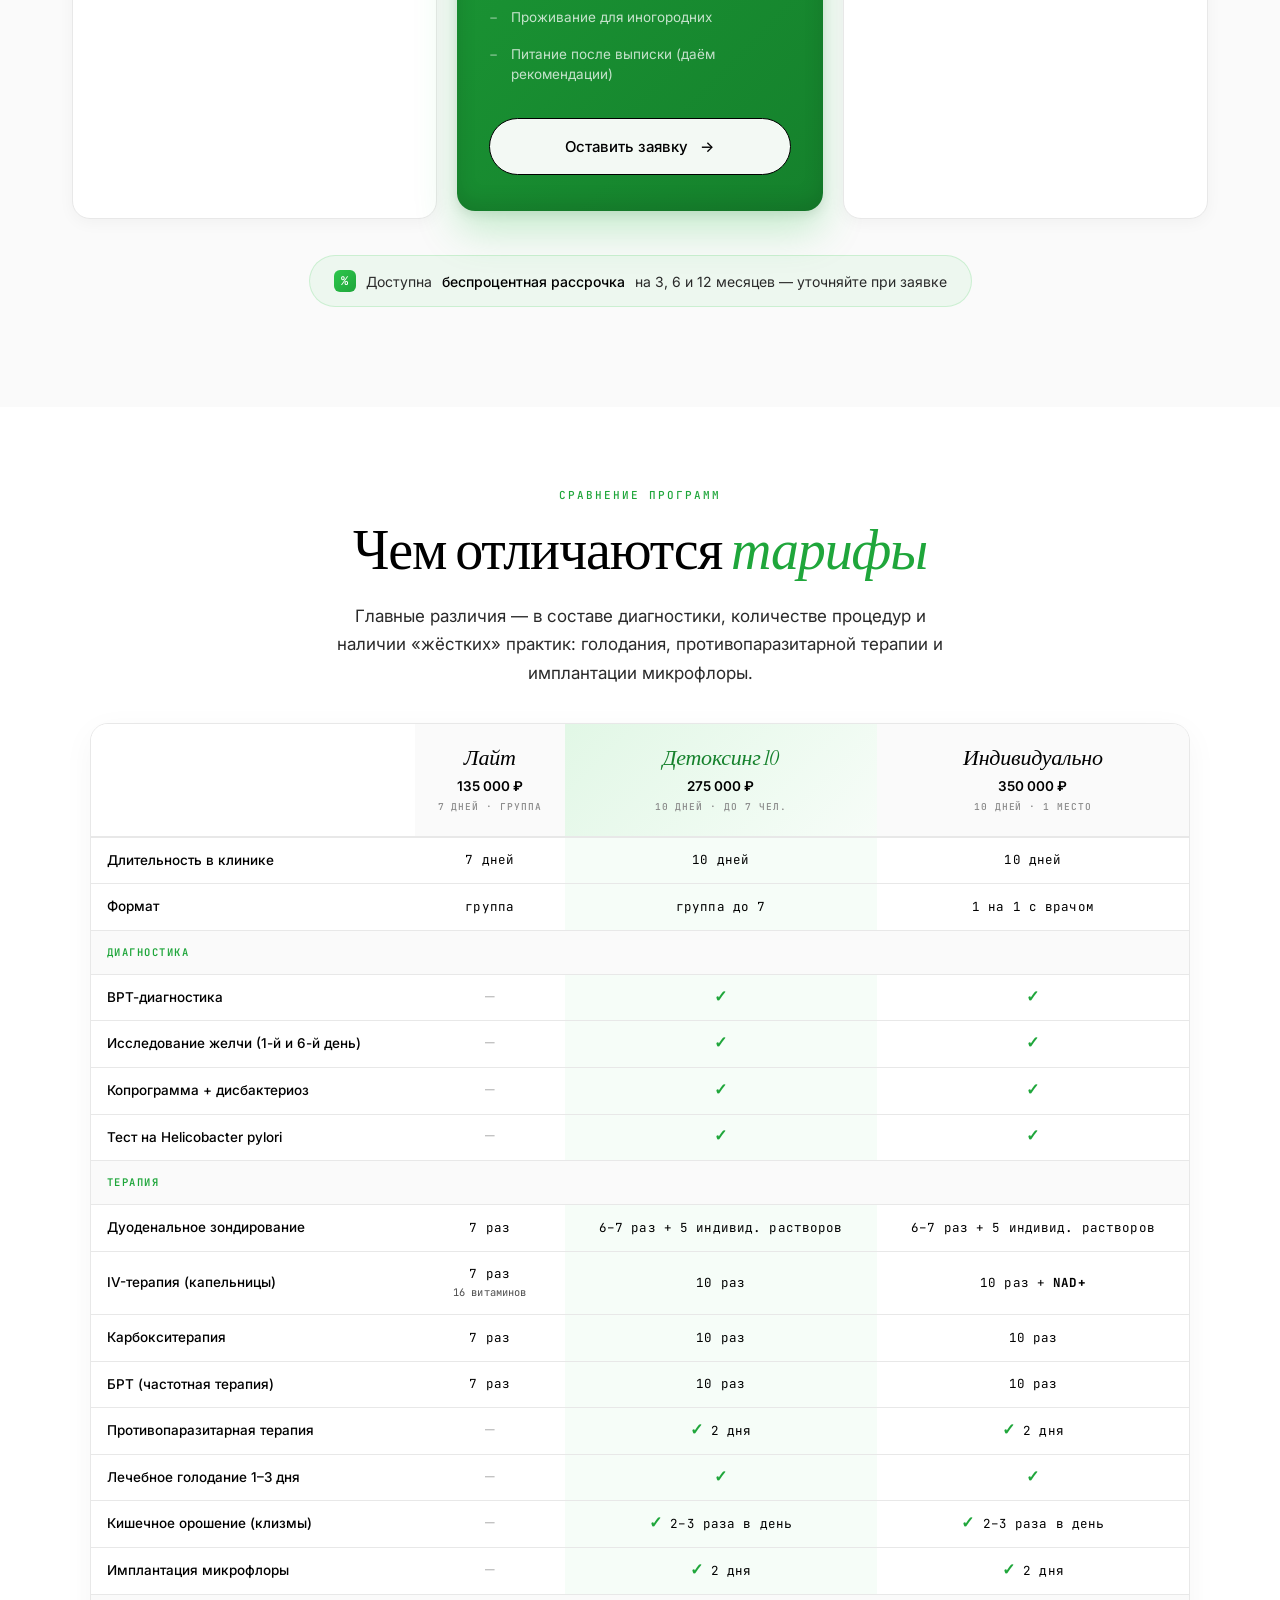
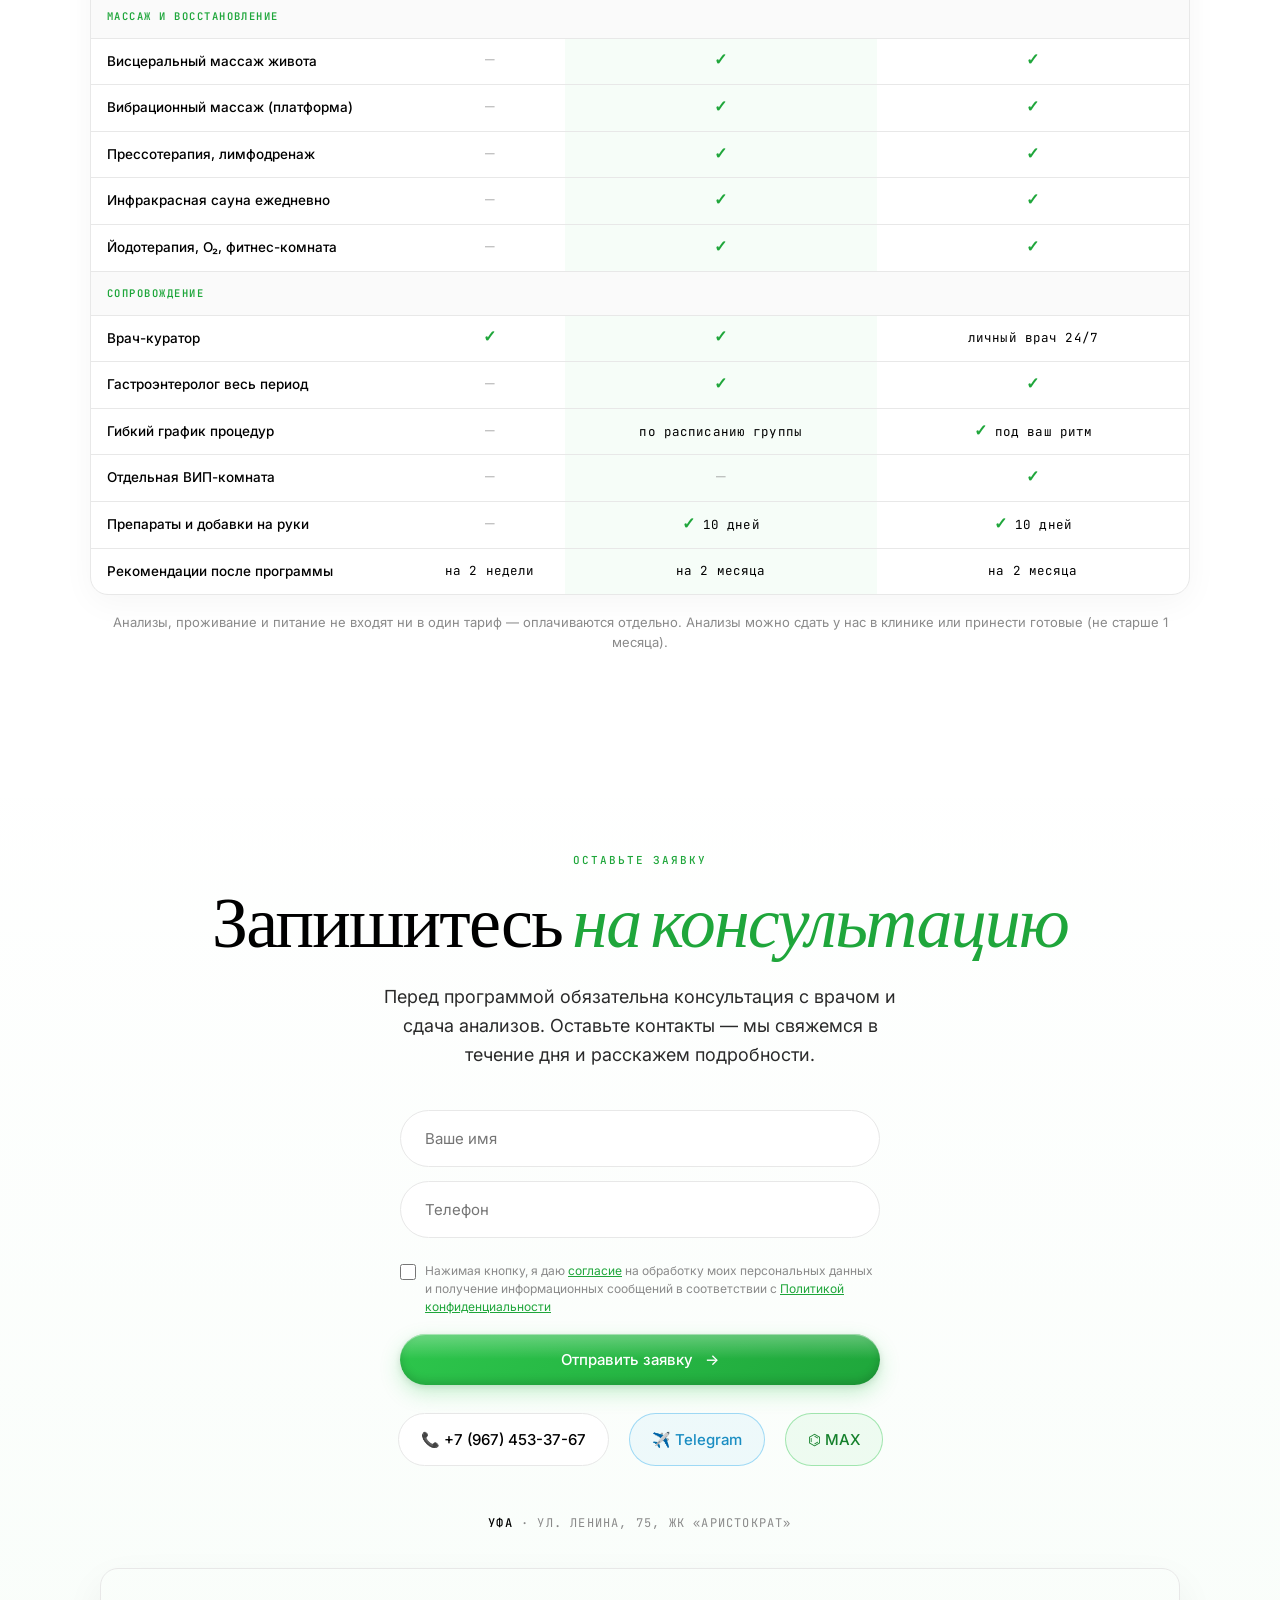
==== commit fa6efe41: "Атмосфера: убрана фотография женщины (была под alt «Зона процедур»), интерьер на всю ширину Co-Autho" ====
--- a/index.html
+++ b/index.html
@@ -941,8 +941,7 @@
     <p class="section-sub">Уютное пространство, где проходят все процедуры программы под наблюдением врачей.</p>
 
     <div class="gallery-grid">
-      <div class="gallery-item"><img src="[data-uri]" alt="Интерьер клиники"></div>
-      <div class="gallery-item"><img src="[data-uri]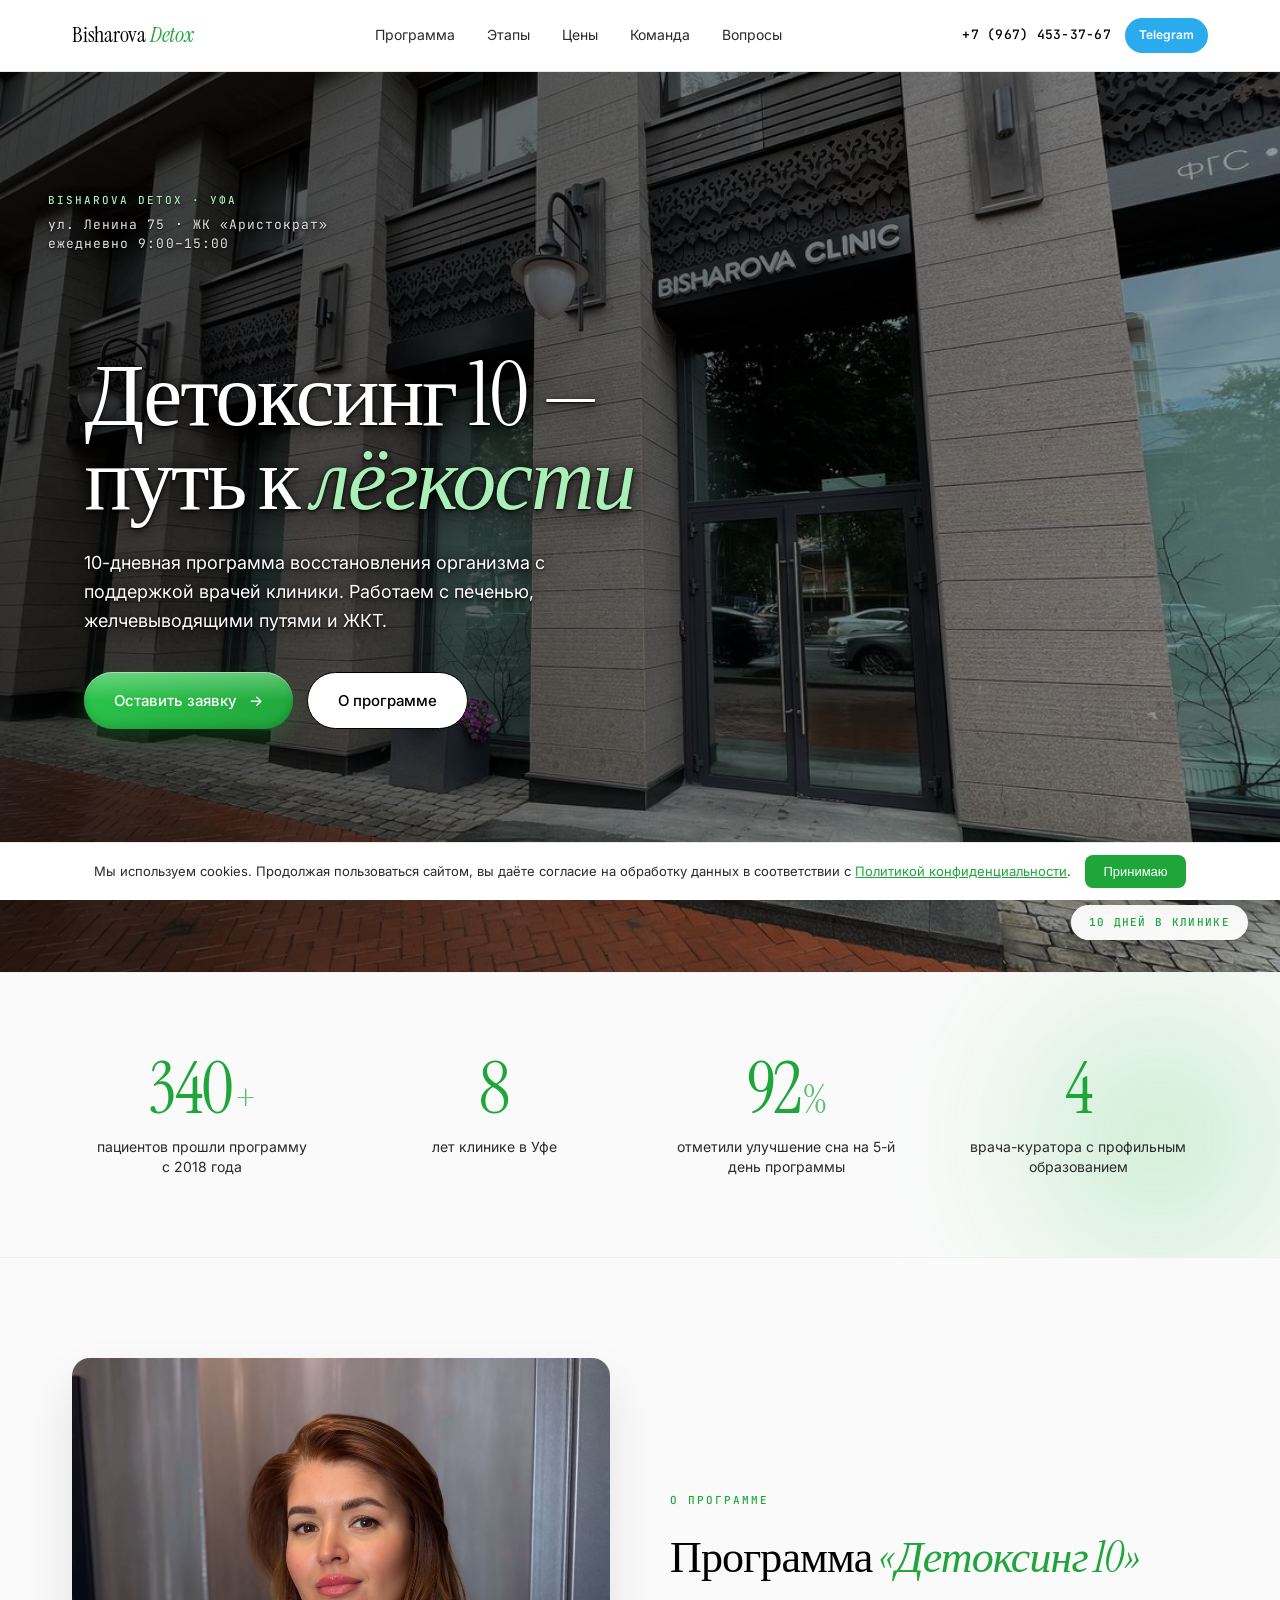
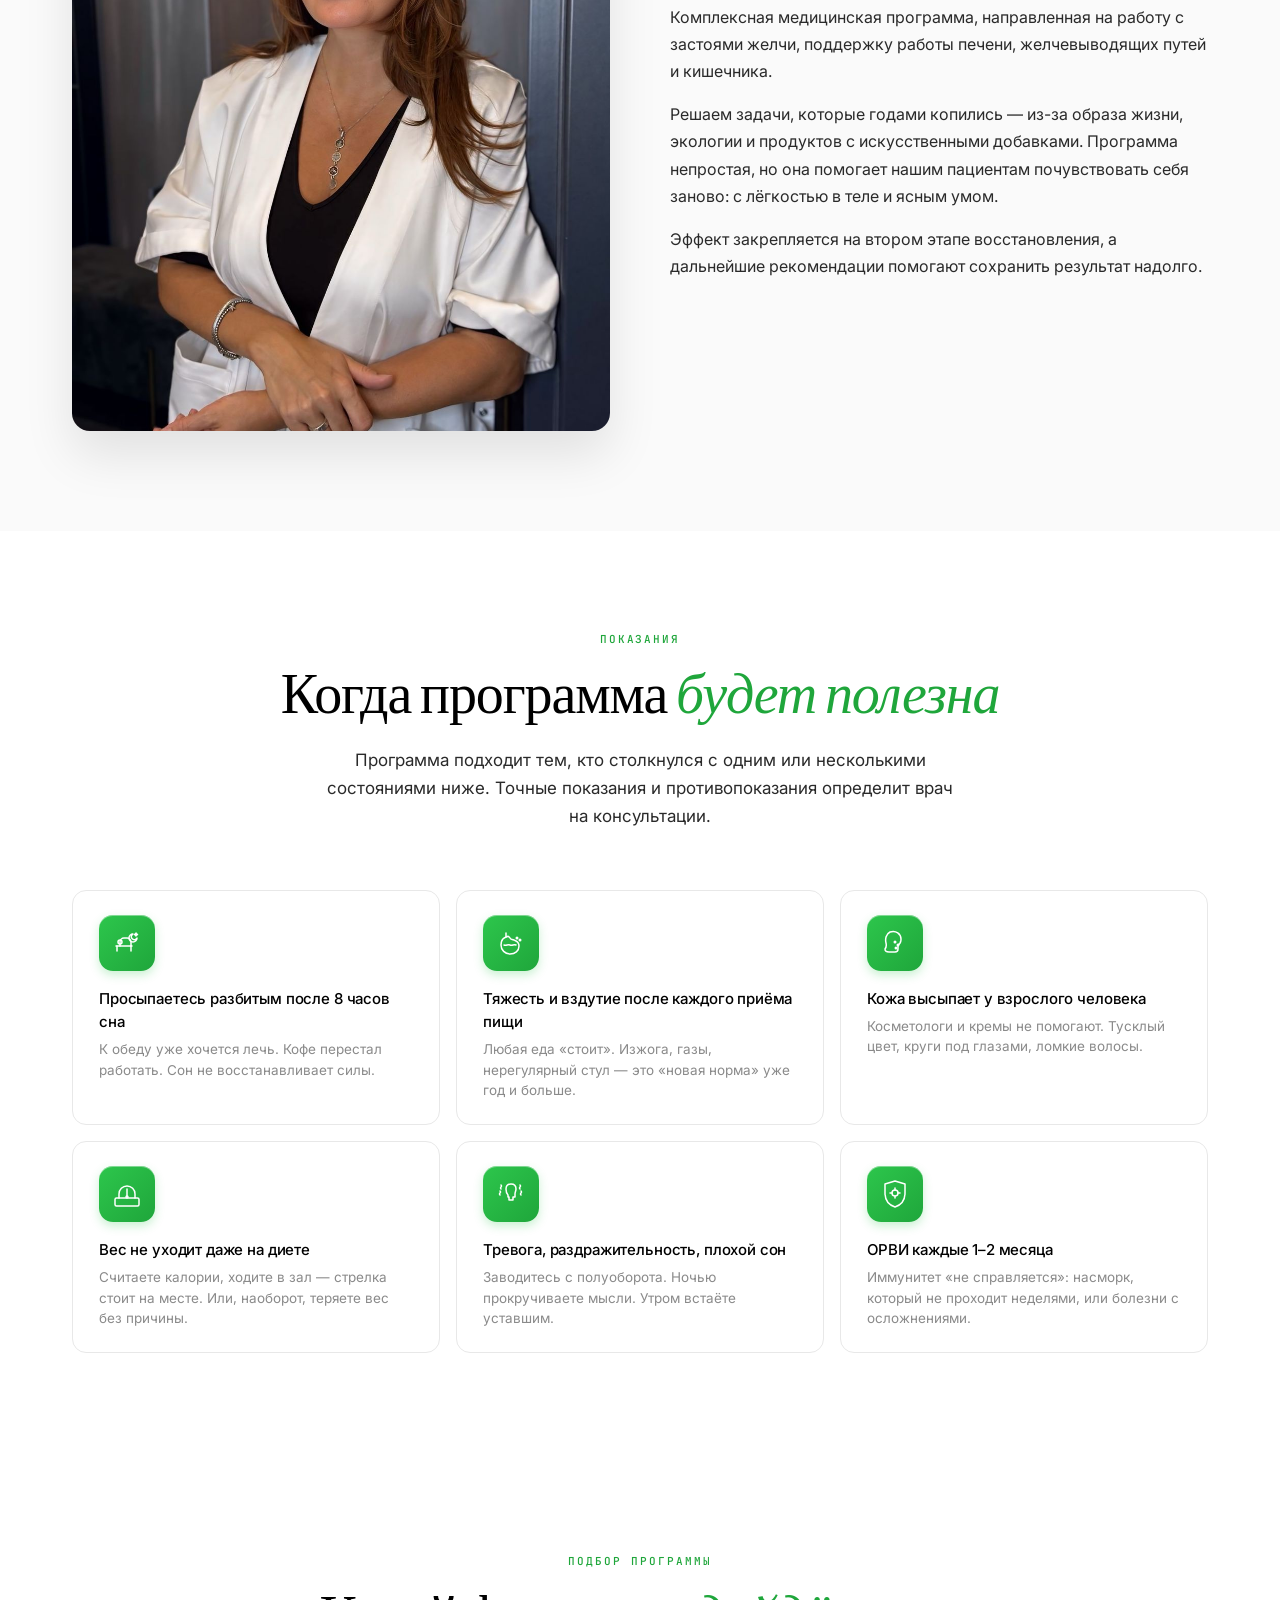
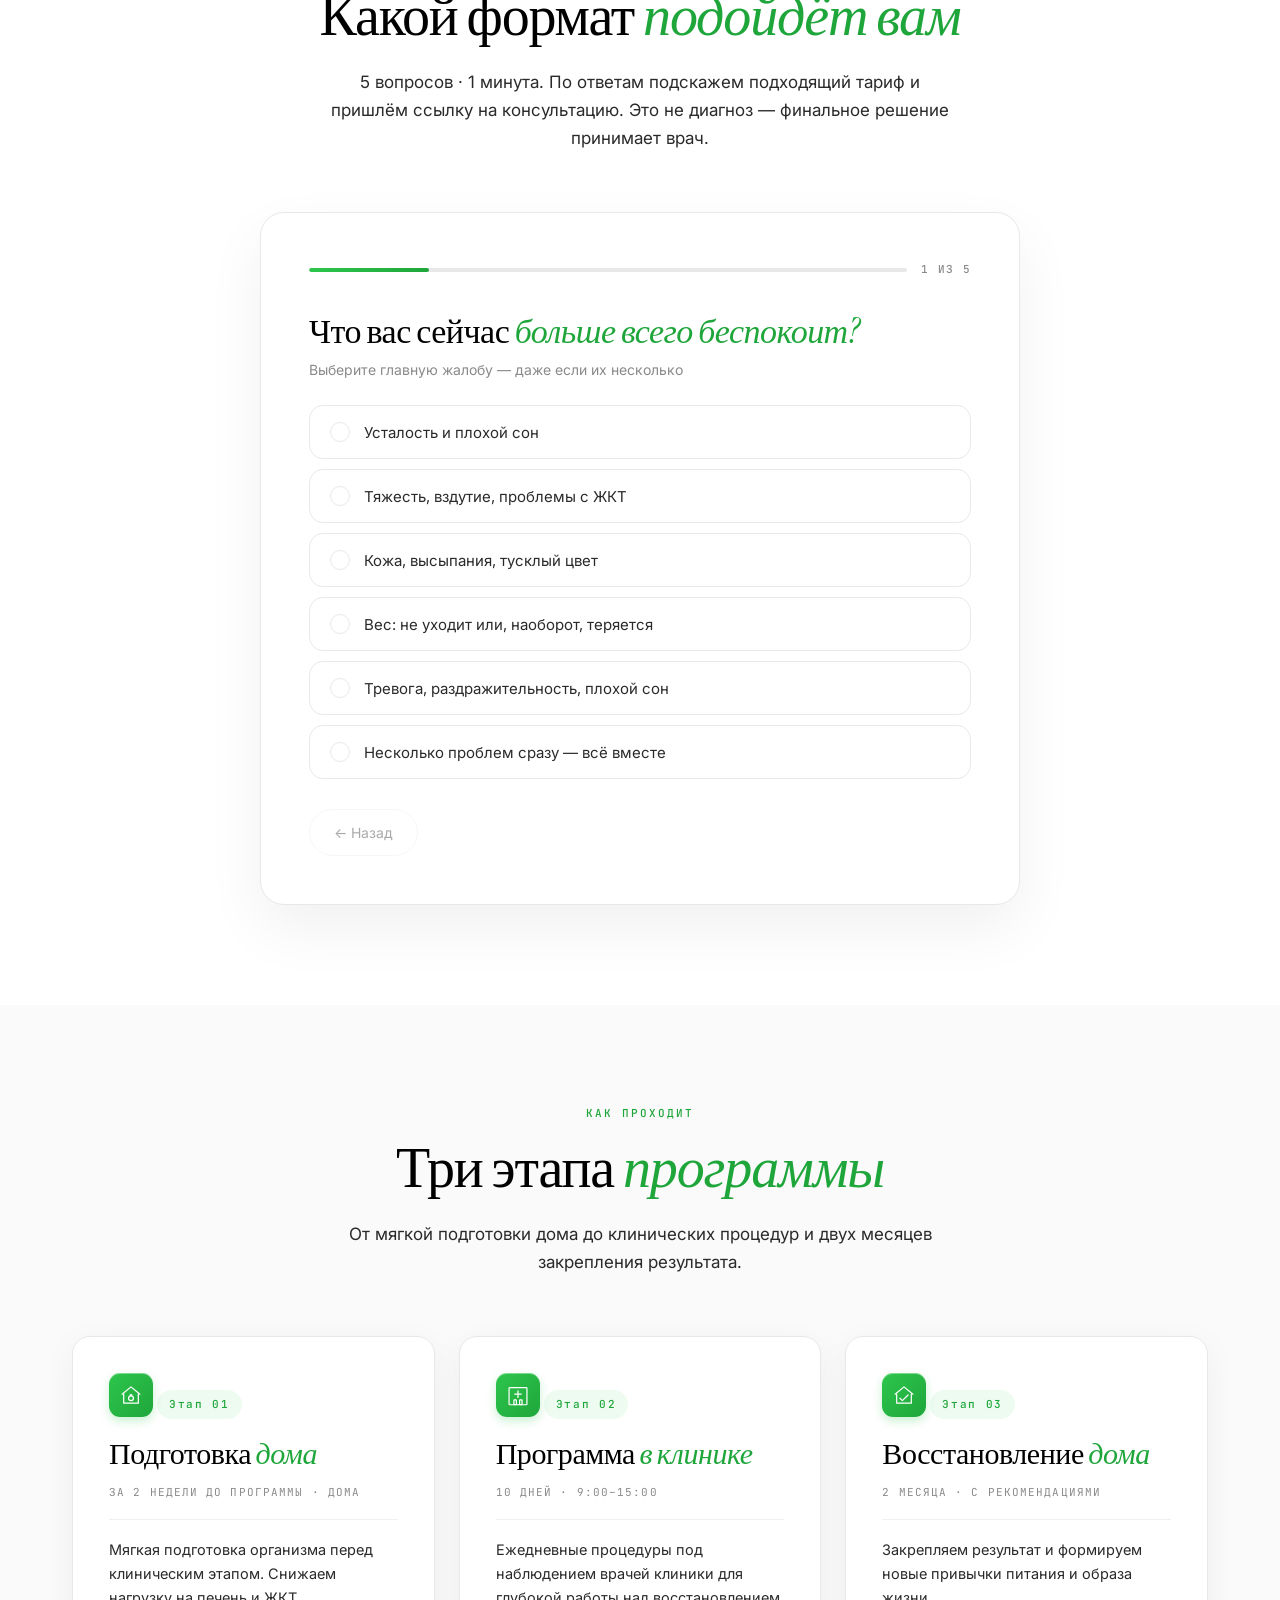
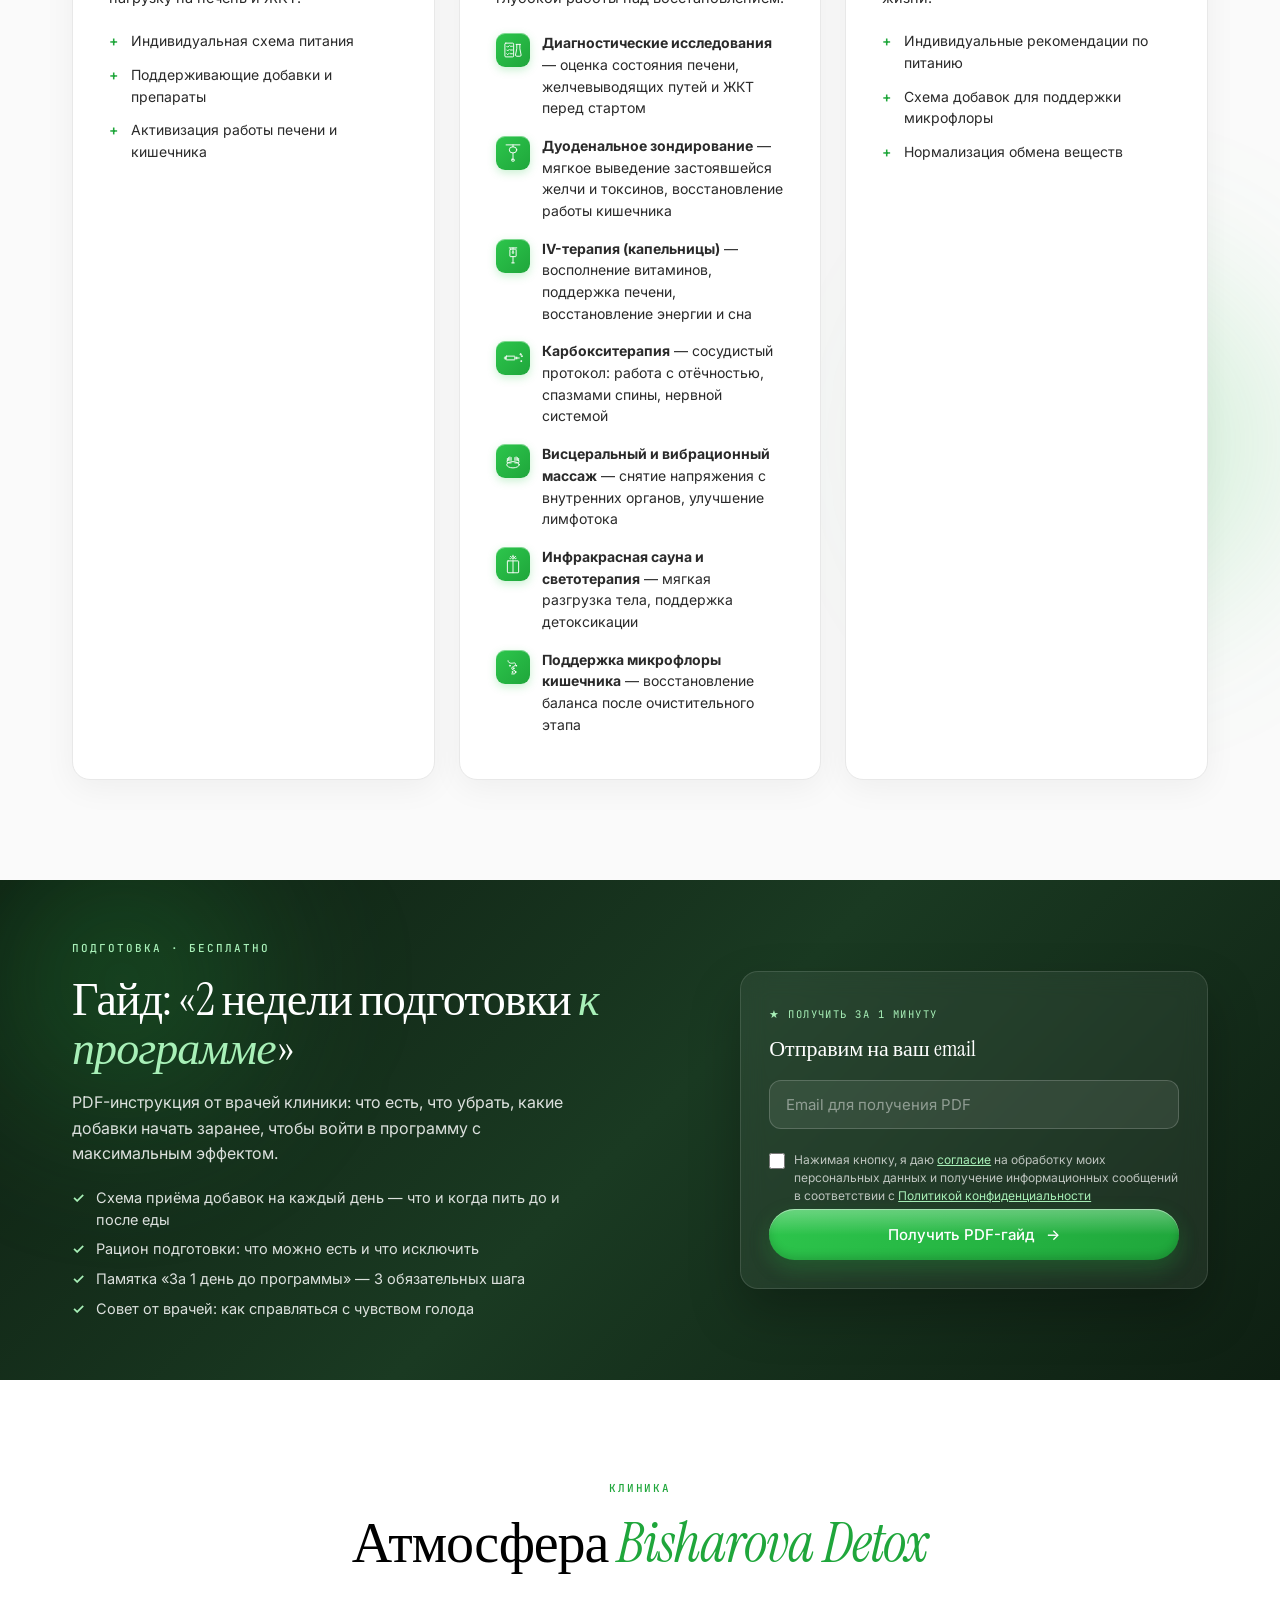
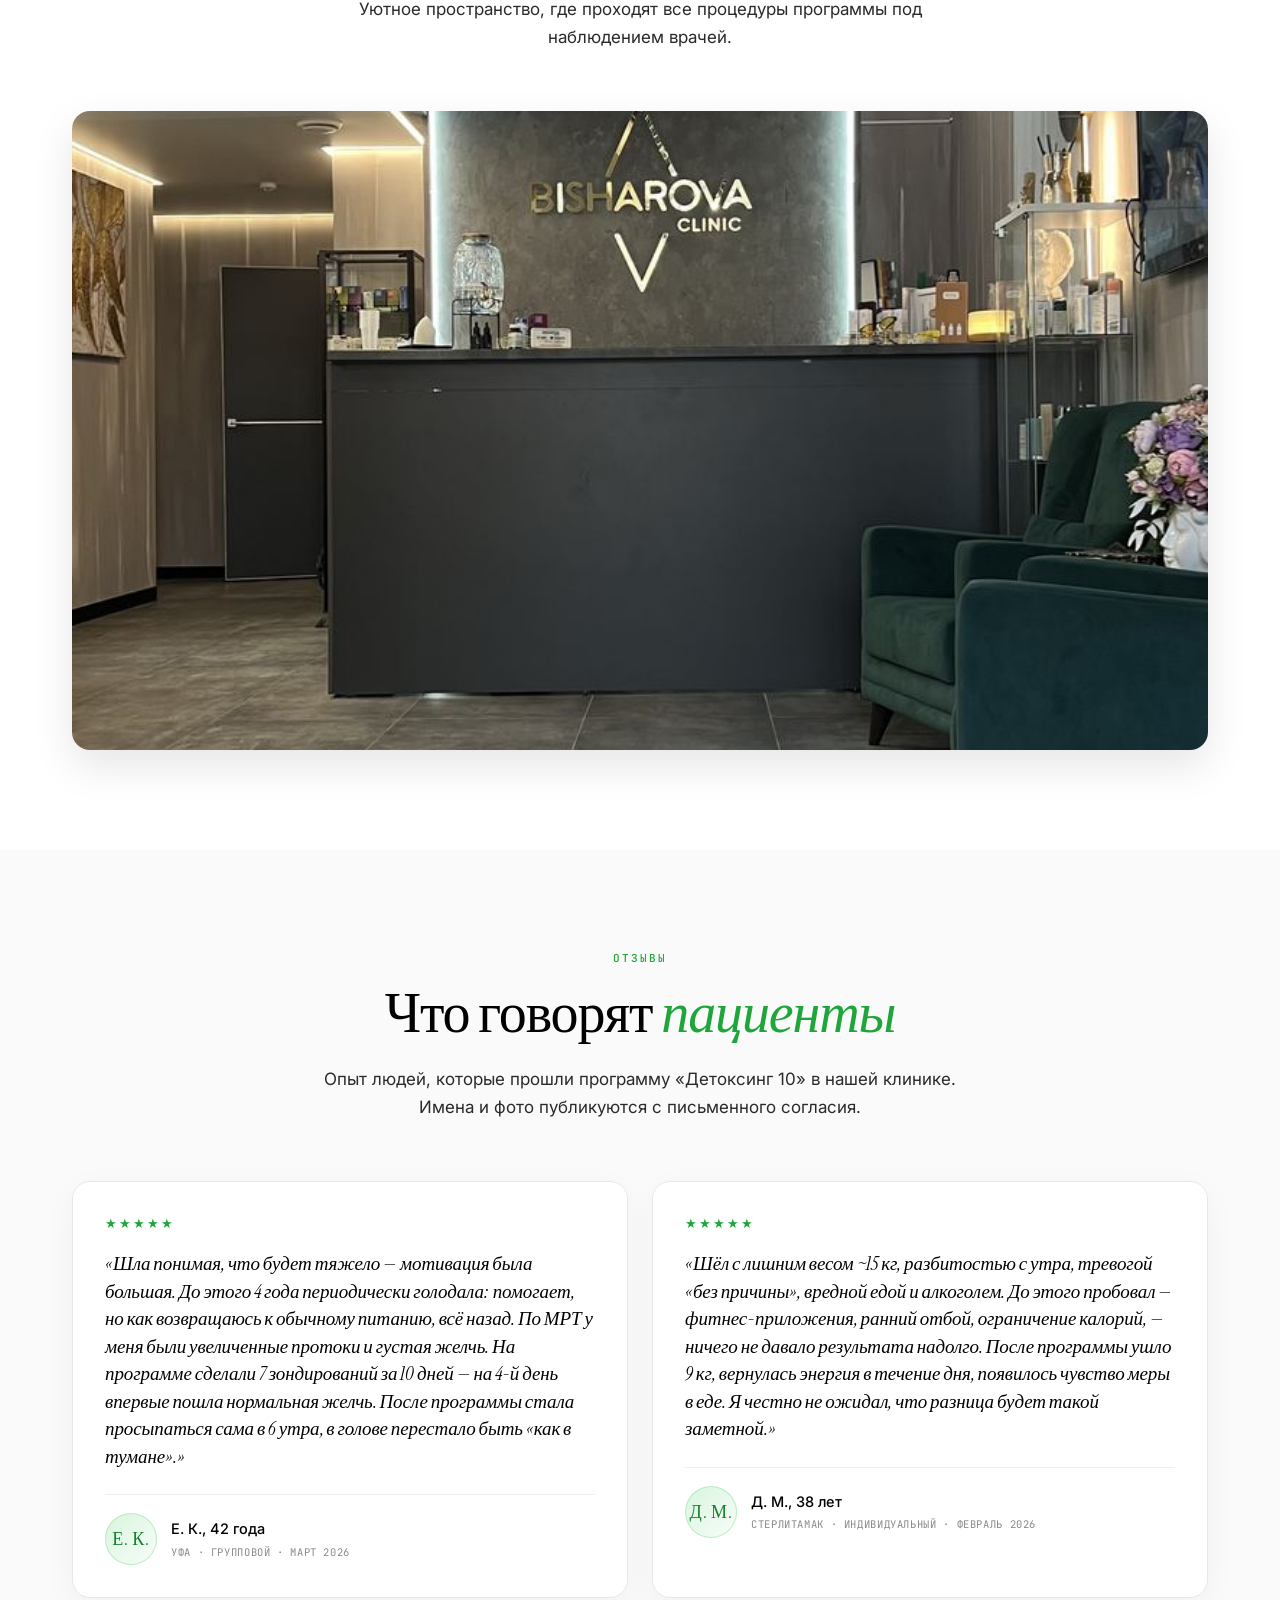
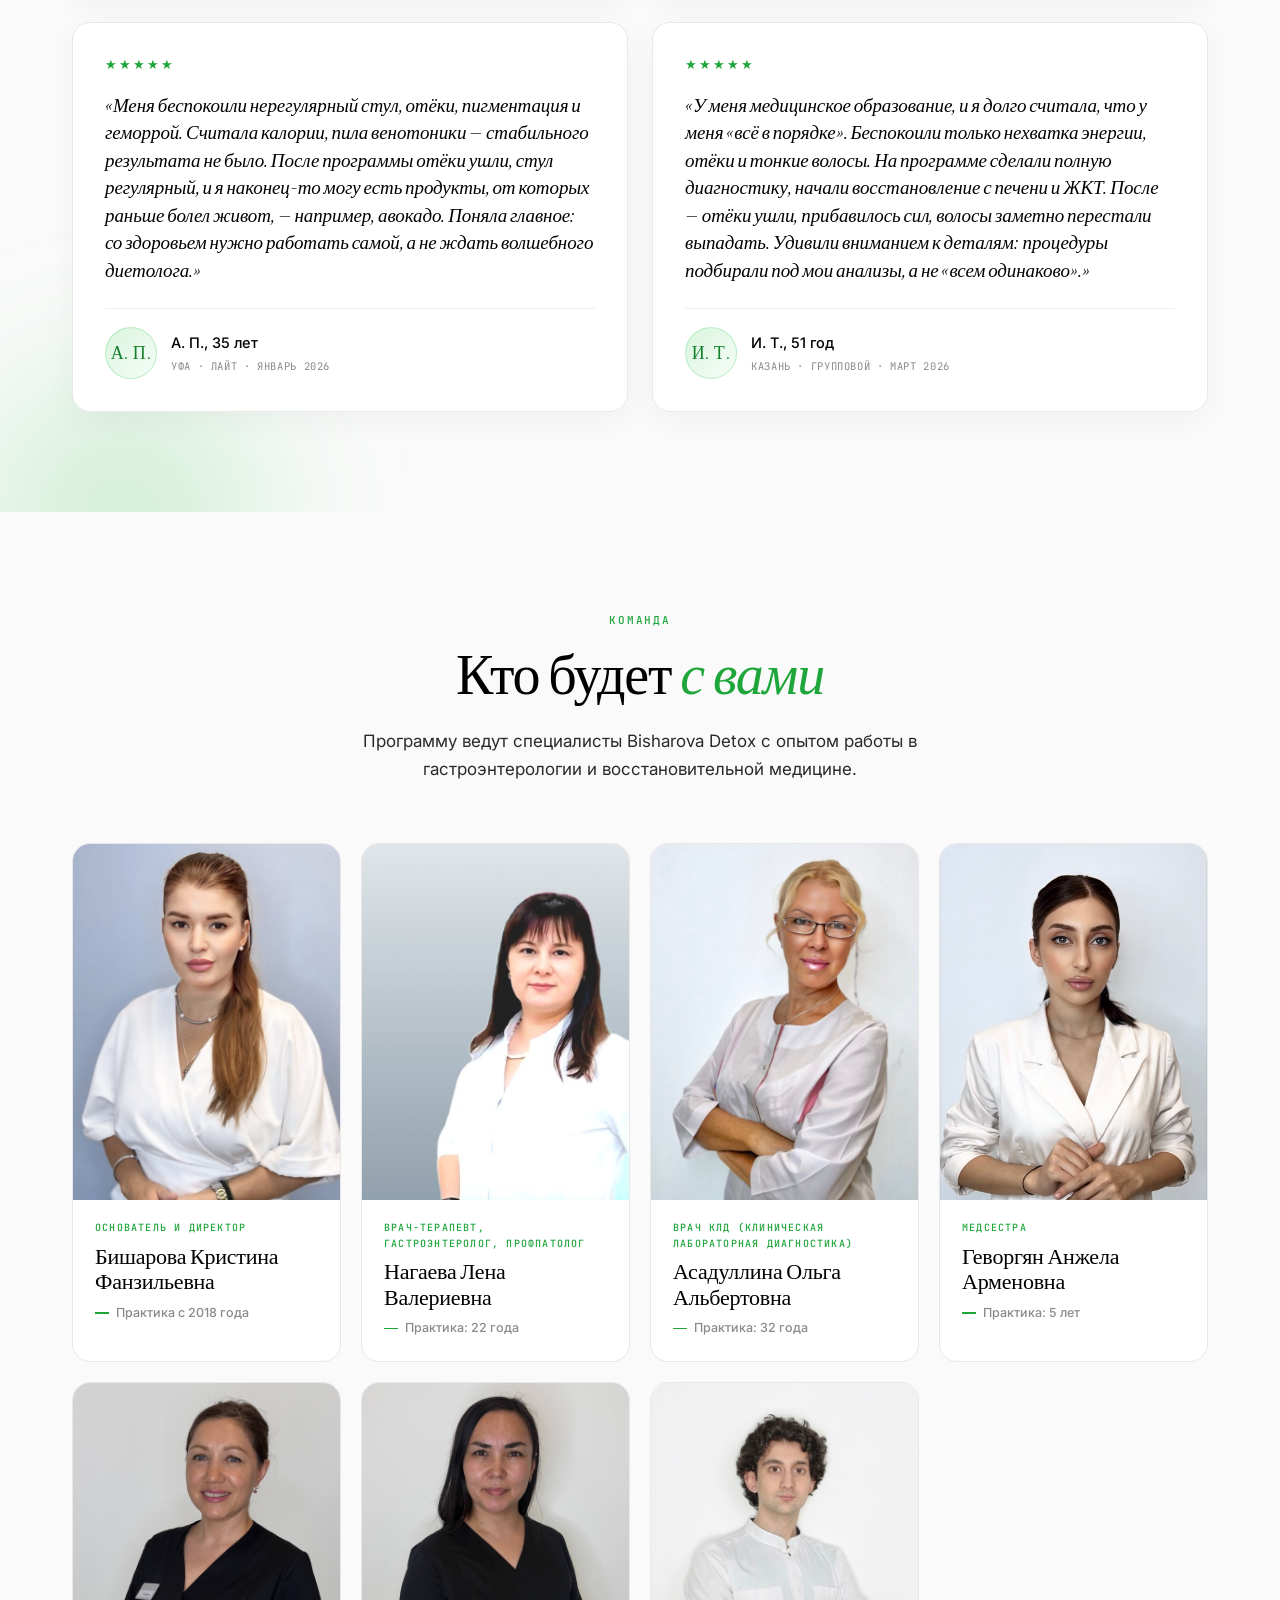
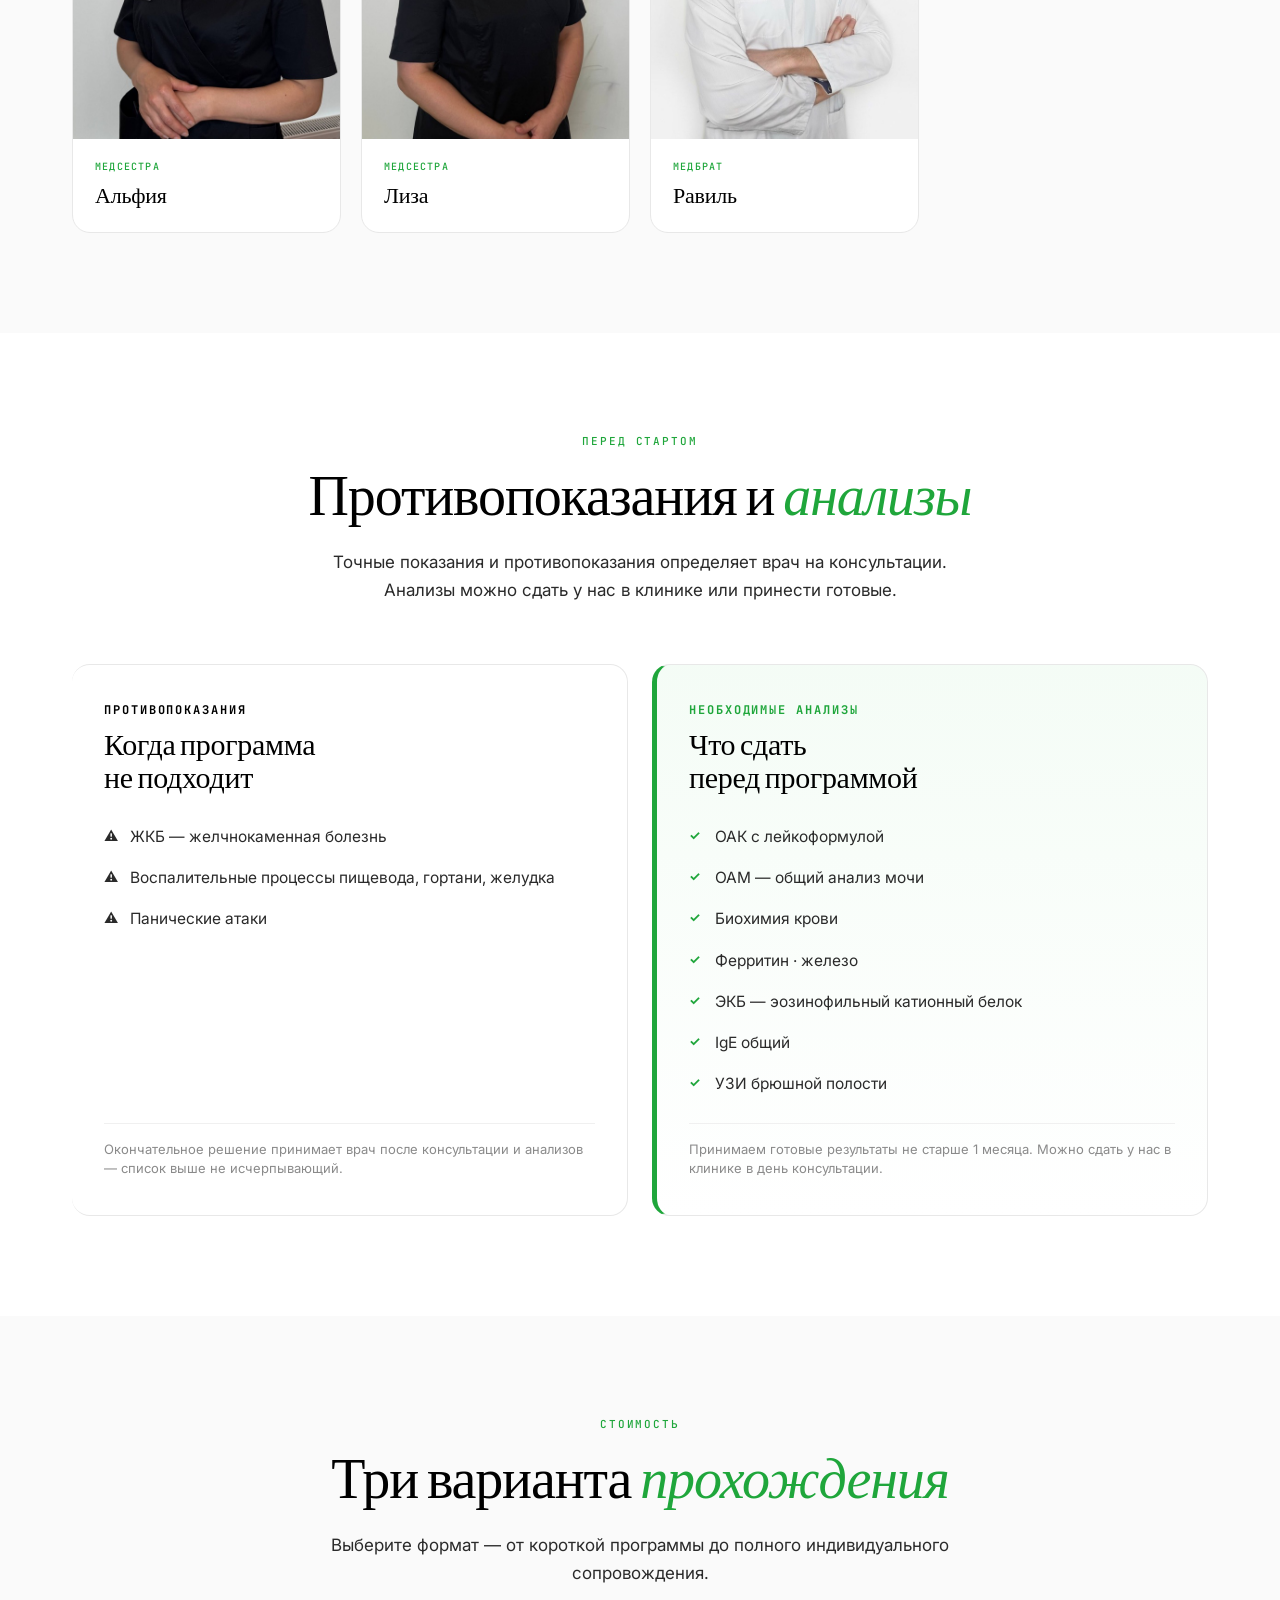
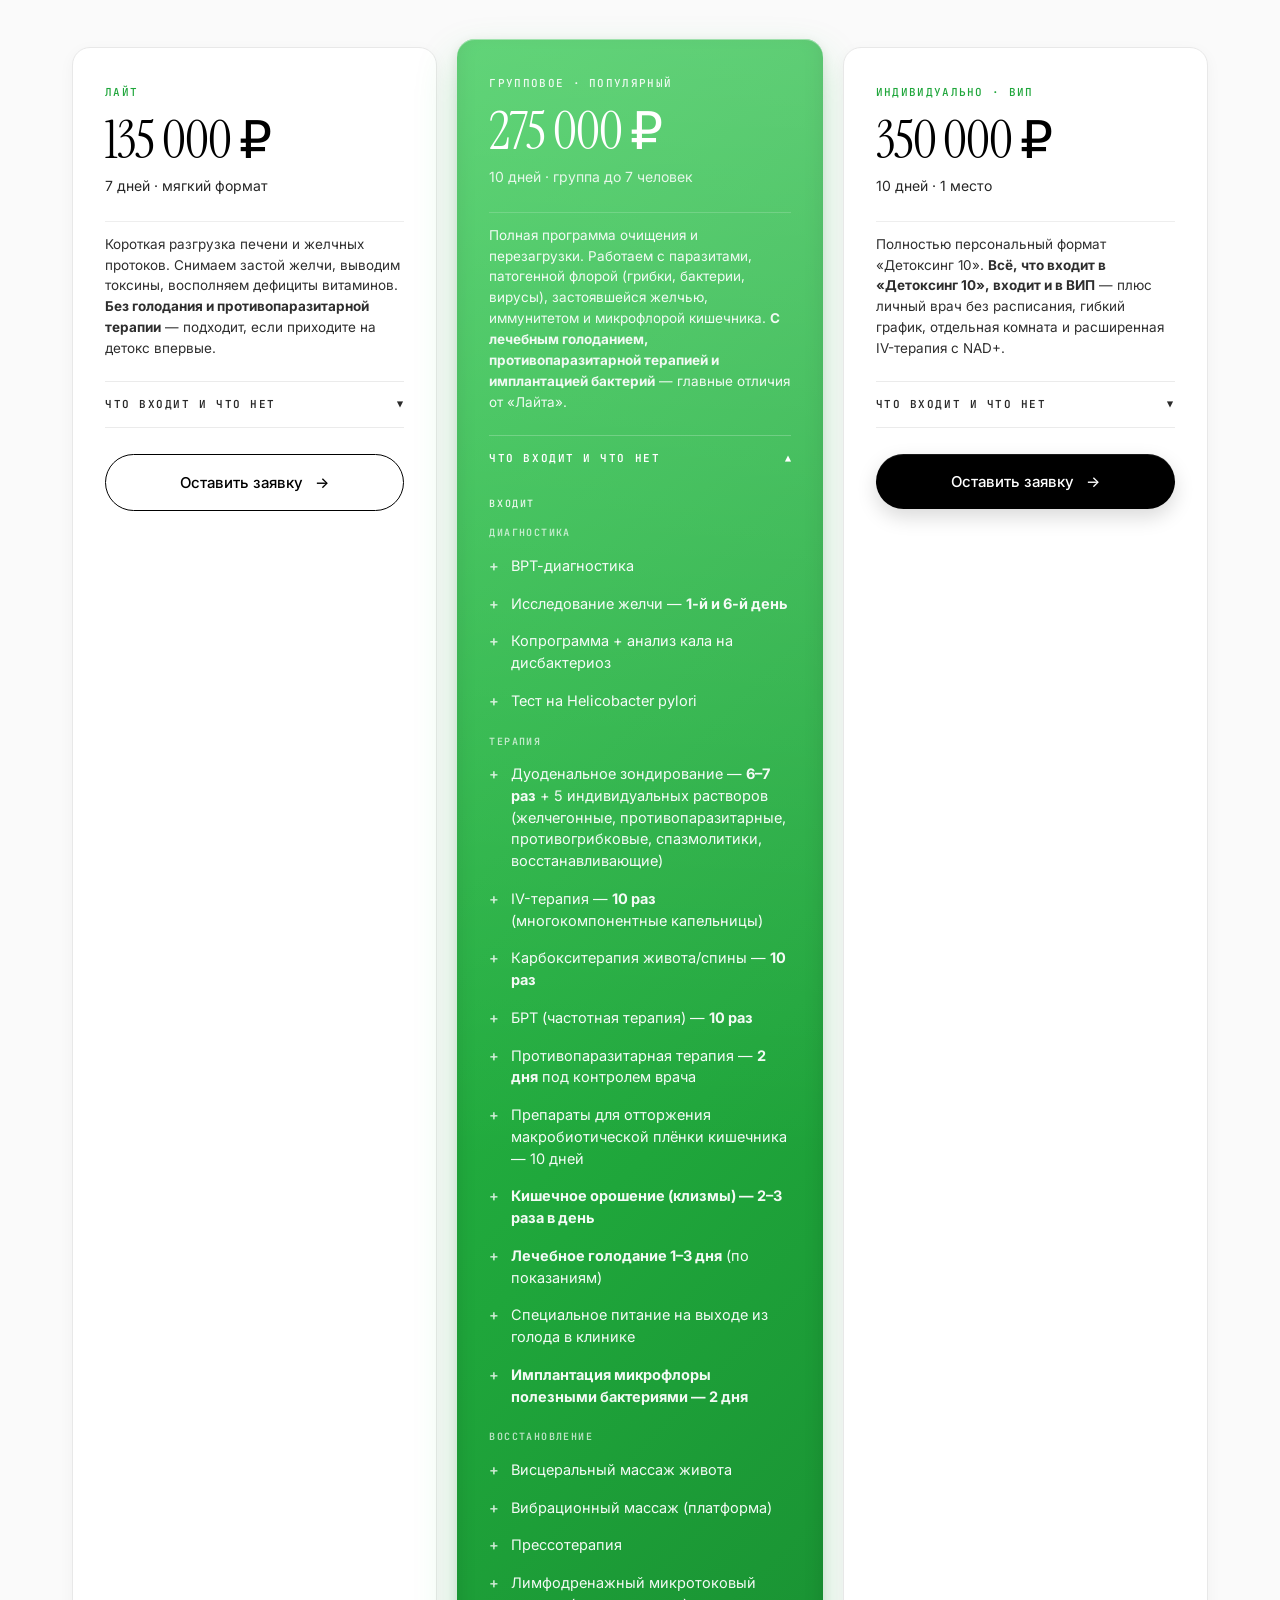
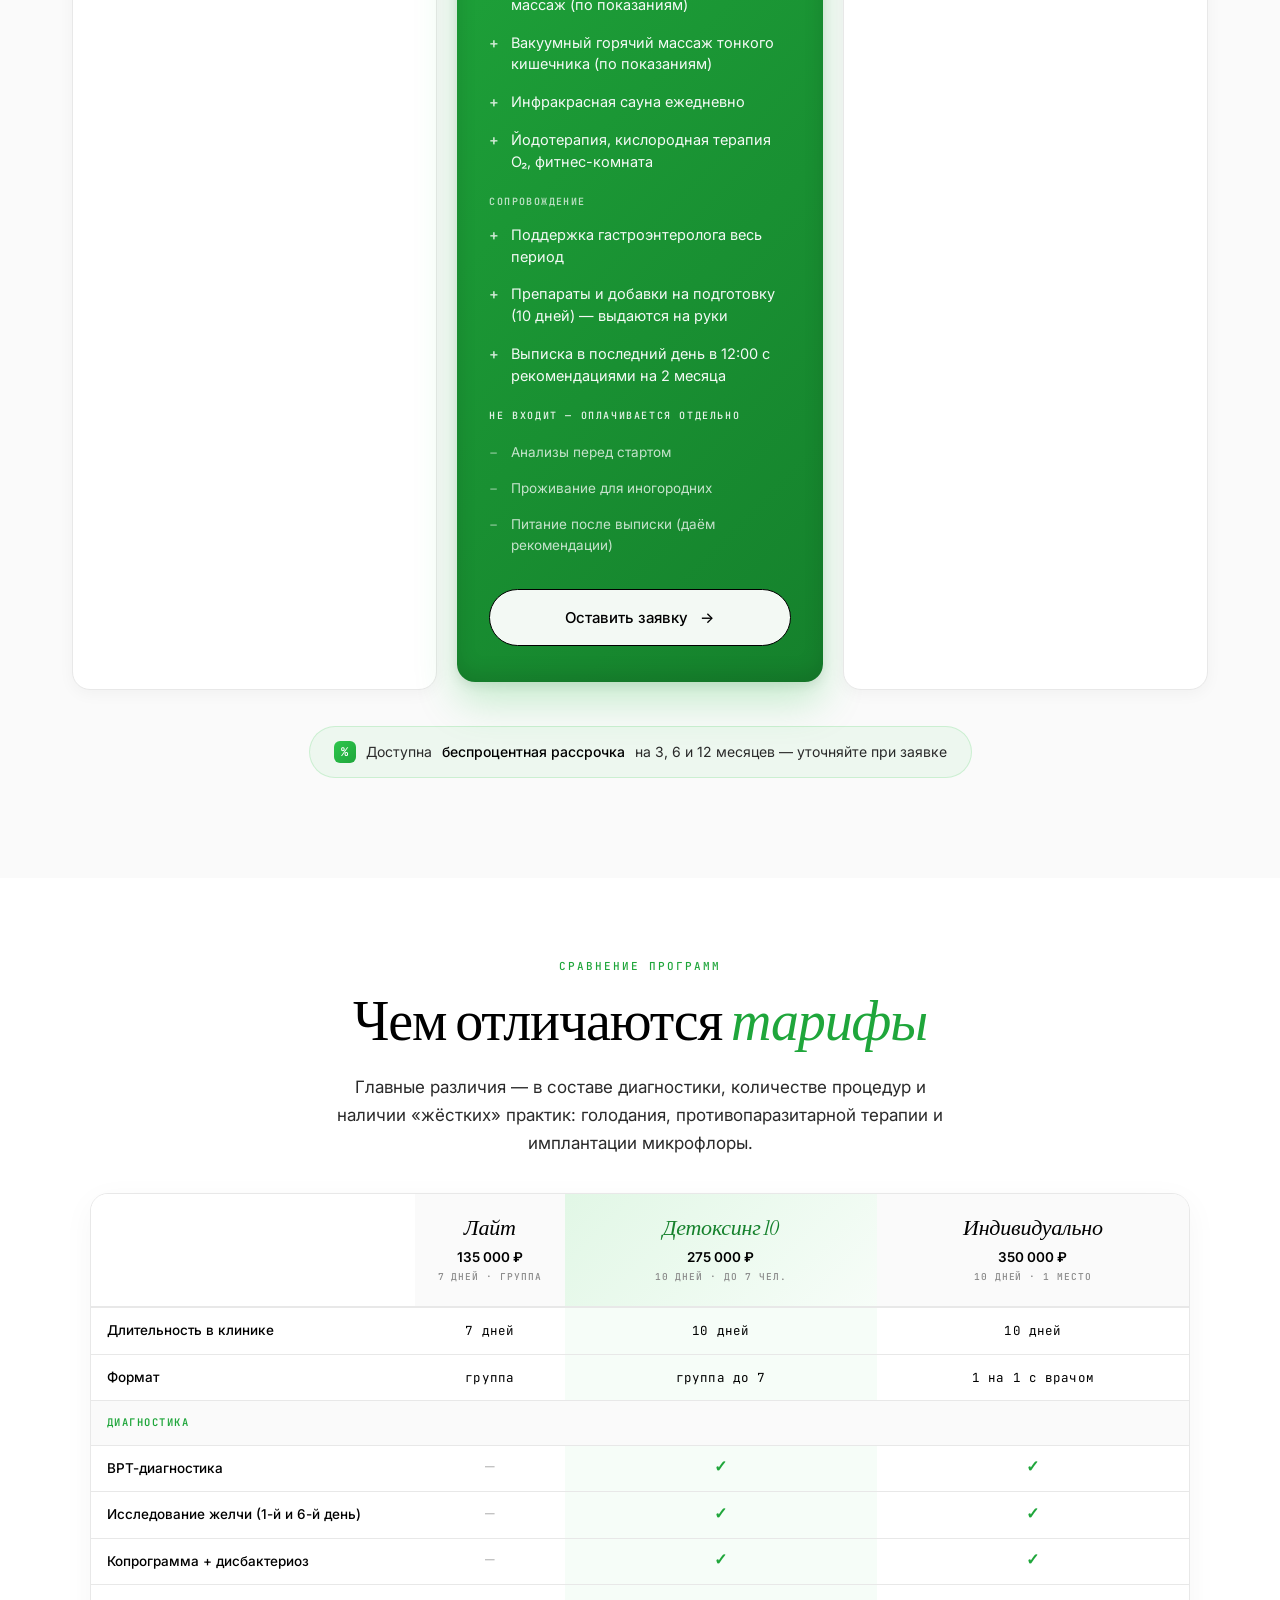
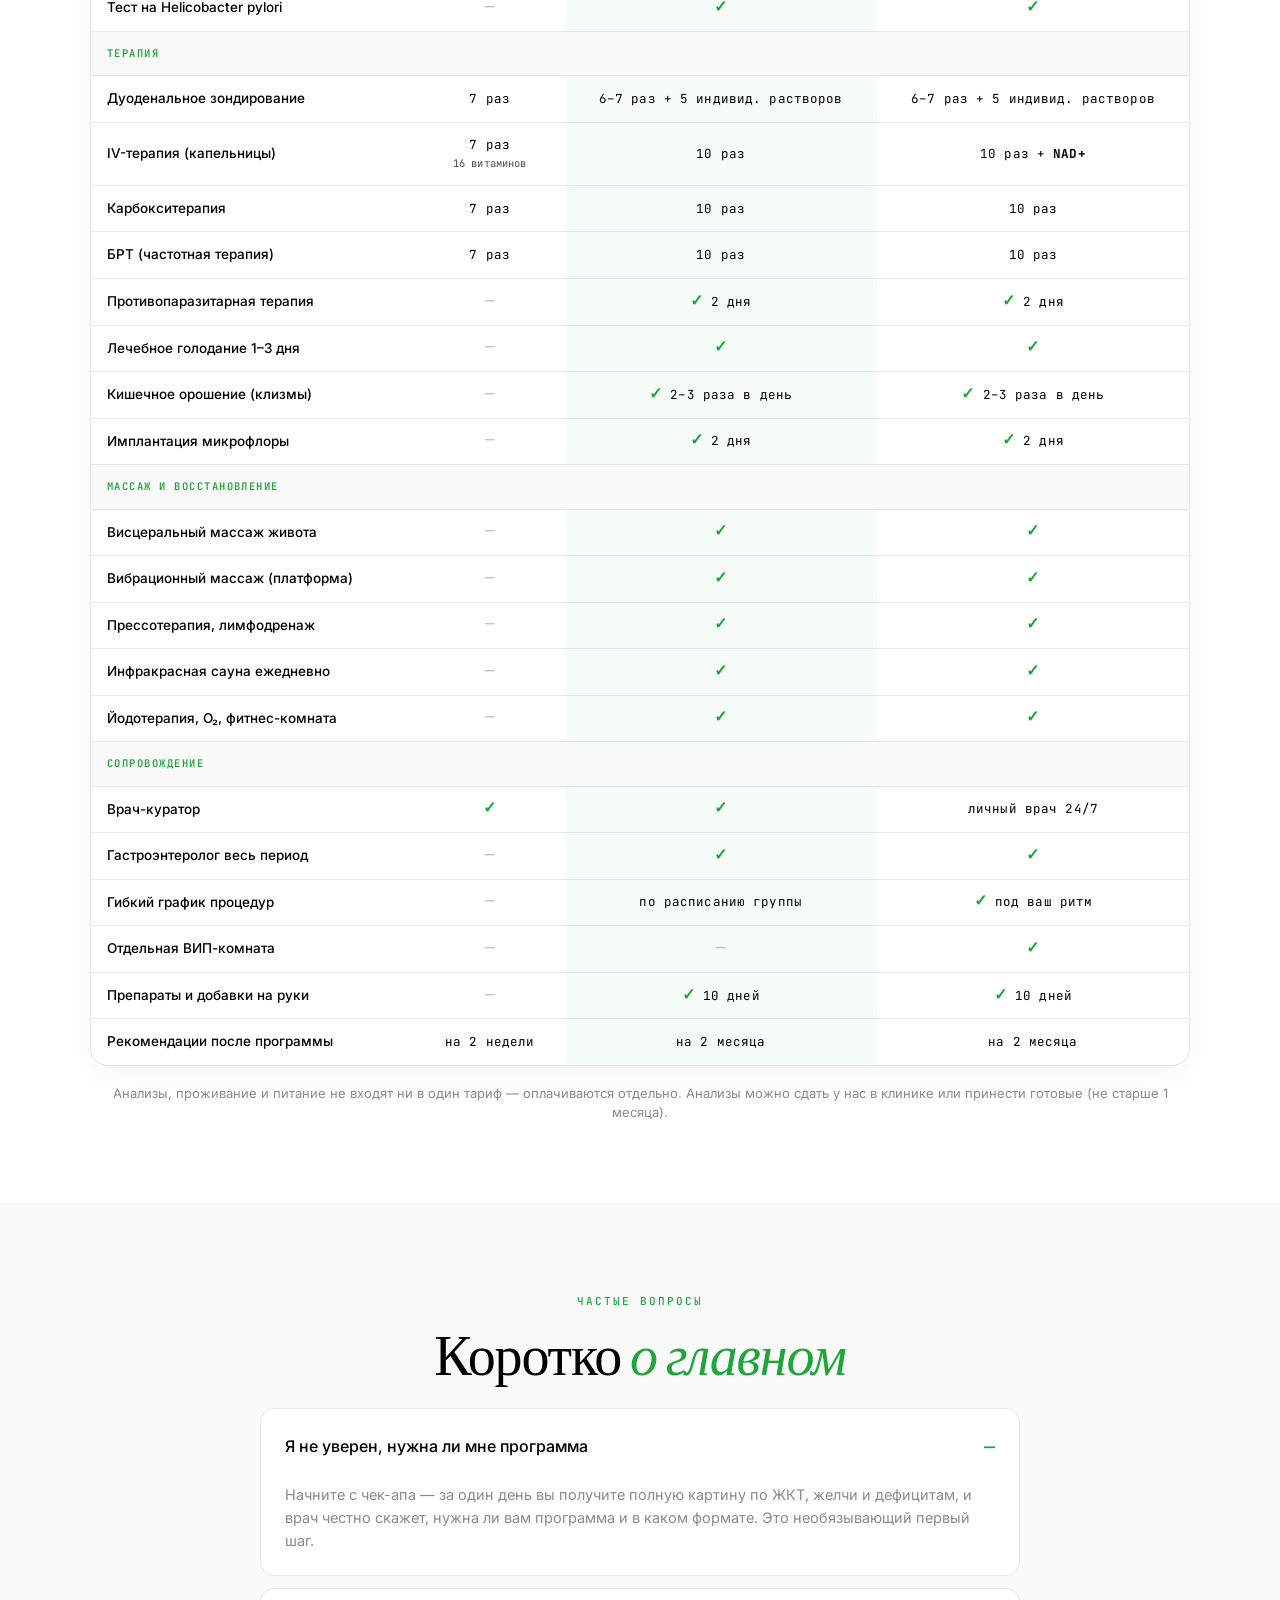
==== commit 4657bbfb: "Команда: +Альфия, Лиза (медсёстры), Равиль (медбрат); FAQ-блок; цена группового тарифа в квизе 275 0" ====
--- a/index.html
+++ b/index.html
@@ -7,7 +7,7 @@
 <meta name="description" content="10-дневная программа восстановления организма с поддержкой врачей. Bisharova Detox, Уфа.">
 <link rel="preconnect" href="https://fonts.googleapis.com">
 <link rel="preconnect" href="https://fonts.gstatic.com" crossorigin>
-<link href="https://fonts.googleapis.com/css2?family=Instrument+Serif:ital@0;1&family=Inter:wght@300;400;500;600;700;800&family=JetBrains+Mono:wght@400;500&display=swap" rel="stylesheet">
+<link href="https://fonts.googleapis.com/css2?family=Instrument+Serif:ital@0;1&family=Inter:wght@300;400;500;600;700;800&family=JetBrains+Mono:wght@400;500&family=Bad+Script&display=swap" rel="stylesheet">
 <style>
   :root{
     --bg:#FFFFFF;--bg-soft:#FAFAFA;--ink:#000;--ink-soft:#2A2A2A;--muted:#8A8A8A;
@@ -17,7 +17,8 @@
   }
   *{box-sizing:border-box;margin:0;padding:0}
   html{scroll-behavior:smooth}
-  body{background:var(--bg);color:var(--ink);font-family:'Inter',sans-serif;font-weight:400;-webkit-font-smoothing:antialiased;line-height:1.55;overflow-x:hidden}
+  html{overflow-x:hidden}
+  body{background:var(--bg);color:var(--ink);font-family:'Inter',sans-serif;font-weight:400;-webkit-font-smoothing:antialiased;line-height:1.55;overflow-x:clip}
   .wrap{max-width:1200px;margin:0 auto;padding:0 32px}
 
   /* === GLOSSY === */
@@ -478,6 +479,25 @@
     .prep-card{padding:28px 24px}
     .prep-card h3{font-size:26px}
   }
+
+  /* FOUNDER — слово основателя */
+  .founder-sec{background:var(--bg);padding:90px 0}
+  .founder-body{max-width:760px;margin:0 auto}
+  .founder-body p{color:var(--ink-soft);font-size:18px;line-height:1.8;margin-bottom:20px}
+  .founder-sign{margin-top:34px;padding-top:28px;border-top:1px solid var(--line);text-align:right}
+  .sign-hand{font-family:'Bad Script',cursive;font-size:54px;color:#141414;line-height:1;transform:rotate(-3deg);transform-origin:right center;display:inline-block}
+  .sign-role{margin-top:18px;font-size:13.5px;color:var(--muted);font-family:'JetBrains Mono',monospace;letter-spacing:.02em}
+  @media(max-width:600px){.sign-hand{font-size:42px}.founder-body p{font-size:16.5px}}
+
+  /* FAQ */
+  .faq-sec{background:var(--bg-soft);padding:90px 0}
+  .faq{max-width:760px;margin:0 auto}
+  .faq details{border:1px solid var(--line);border-radius:14px;margin-bottom:12px;background:#fff;overflow:hidden}
+  .faq summary{cursor:pointer;padding:20px 24px;font-size:16px;font-weight:500;list-style:none;display:flex;justify-content:space-between;align-items:center;gap:16px;color:var(--ink)}
+  .faq summary::-webkit-details-marker{display:none}
+  .faq summary::after{content:"+";color:var(--green-dark);font-size:22px;font-weight:400;flex-shrink:0}
+  .faq details[open] summary::after{content:"–"}
+  .faq .faq-a{padding:0 24px 22px;font-size:14.5px;color:var(--muted);line-height:1.6}
 </style>
 </head>
 <body>
@@ -490,6 +510,7 @@
       <a href="#stages">Этапы</a>
       <a href="#pricing">Цены</a>
       <a href="#team">Команда</a>
+      <a href="#faq">Вопросы</a>
     </div>
     <div class="nav-actions">
       <a class="nav-phone" href="tel:+79674533767">+7 (967) 453-37-67</a>
@@ -510,6 +531,7 @@
       <a href="#pricing">Цены</a>
       <a href="#reviews">Отзывы</a>
       <a href="#team">Команда</a>
+      <a href="#faq">Частые вопросы</a>
       <a class="btn btn-glossy" href="#contacts">Оставить заявку <span class="arrow">→</span></a>
     </div>
   </div>
@@ -1049,6 +1071,27 @@
           <div class="exp">Практика: 5 лет</div>
         </div>
       </div>
+      <div class="team-card">
+        <div class="team-photo"><img src="assets/team/alfiya.jpg" alt="Альфия — медсестра" loading="lazy"></div>
+        <div class="team-info">
+          <div class="role">Медсестра</div>
+          <div class="name">Альфия</div>
+        </div>
+      </div>
+      <div class="team-card">
+        <div class="team-photo"><img src="assets/team/liza.jpg" alt="Лиза — медсестра" loading="lazy"></div>
+        <div class="team-info">
+          <div class="role">Медсестра</div>
+          <div class="name">Лиза</div>
+        </div>
+      </div>
+      <div class="team-card">
+        <div class="team-photo"><img src="assets/team/ravil.jpg" alt="Равиль — медбрат" loading="lazy"></div>
+        <div class="team-info">
+          <div class="role">Медбрат</div>
+          <div class="name">Равиль</div>
+        </div>
+      </div>
     </div>
   </div>
 </section>
@@ -1313,6 +1356,21 @@
   </div>
 </section>
 
+<!-- FAQ -->
+<section class="faq-sec" id="faq">
+  <div class="wrap">
+    <div class="section-kicker">Частые вопросы</div>
+    <h2 class="section-title">Коротко <em>о главном</em></h2>
+    <div class="faq">
+      <details open><summary>Я не уверен, нужна ли мне программа</summary><div class="faq-a">Начните с чек-апа — за один день вы получите полную картину по ЖКТ, желчи и дефицитам, и врач честно скажет, нужна ли вам программа и в каком формате. Это необязывающий первый шаг.</div></details>
+      <details><summary>Зондирование — это больно?</summary><div class="faq-a">Процедура комфортная. Рядом всегда медсёстры и врач — они контролируют процесс и поддерживают вас на каждом этапе. Длится 4–5 часов, проходит под постоянным наблюдением.</div></details>
+      <details><summary>Это безопасно?</summary><div class="faq-a">Перед программой обязателен чек-ап и консультация врача — мы выявляем противопоказания заранее. Программа проходит под наблюдением врачей с опытом 22–32 года.</div></details>
+      <details><summary>Какие есть противопоказания?</summary><div class="faq-a">Желчнокаменная болезнь, острые воспалительные процессы пищевода/желудка, панические атаки и ряд других состояний. Точно определяет врач на разборе анализов.</div></details>
+      <details><summary>Нужна ли подготовка?</summary><div class="faq-a">Да, 2 недели до программы — мягкий рацион и приём добавок. Мы выдаём подробный PDF-гайд и все препараты на руки.</div></details>
+    </div>
+  </div>
+</section>
+
 <!-- CONTACTS -->
 <section class="contacts" id="contacts">
   <div class="wrap">
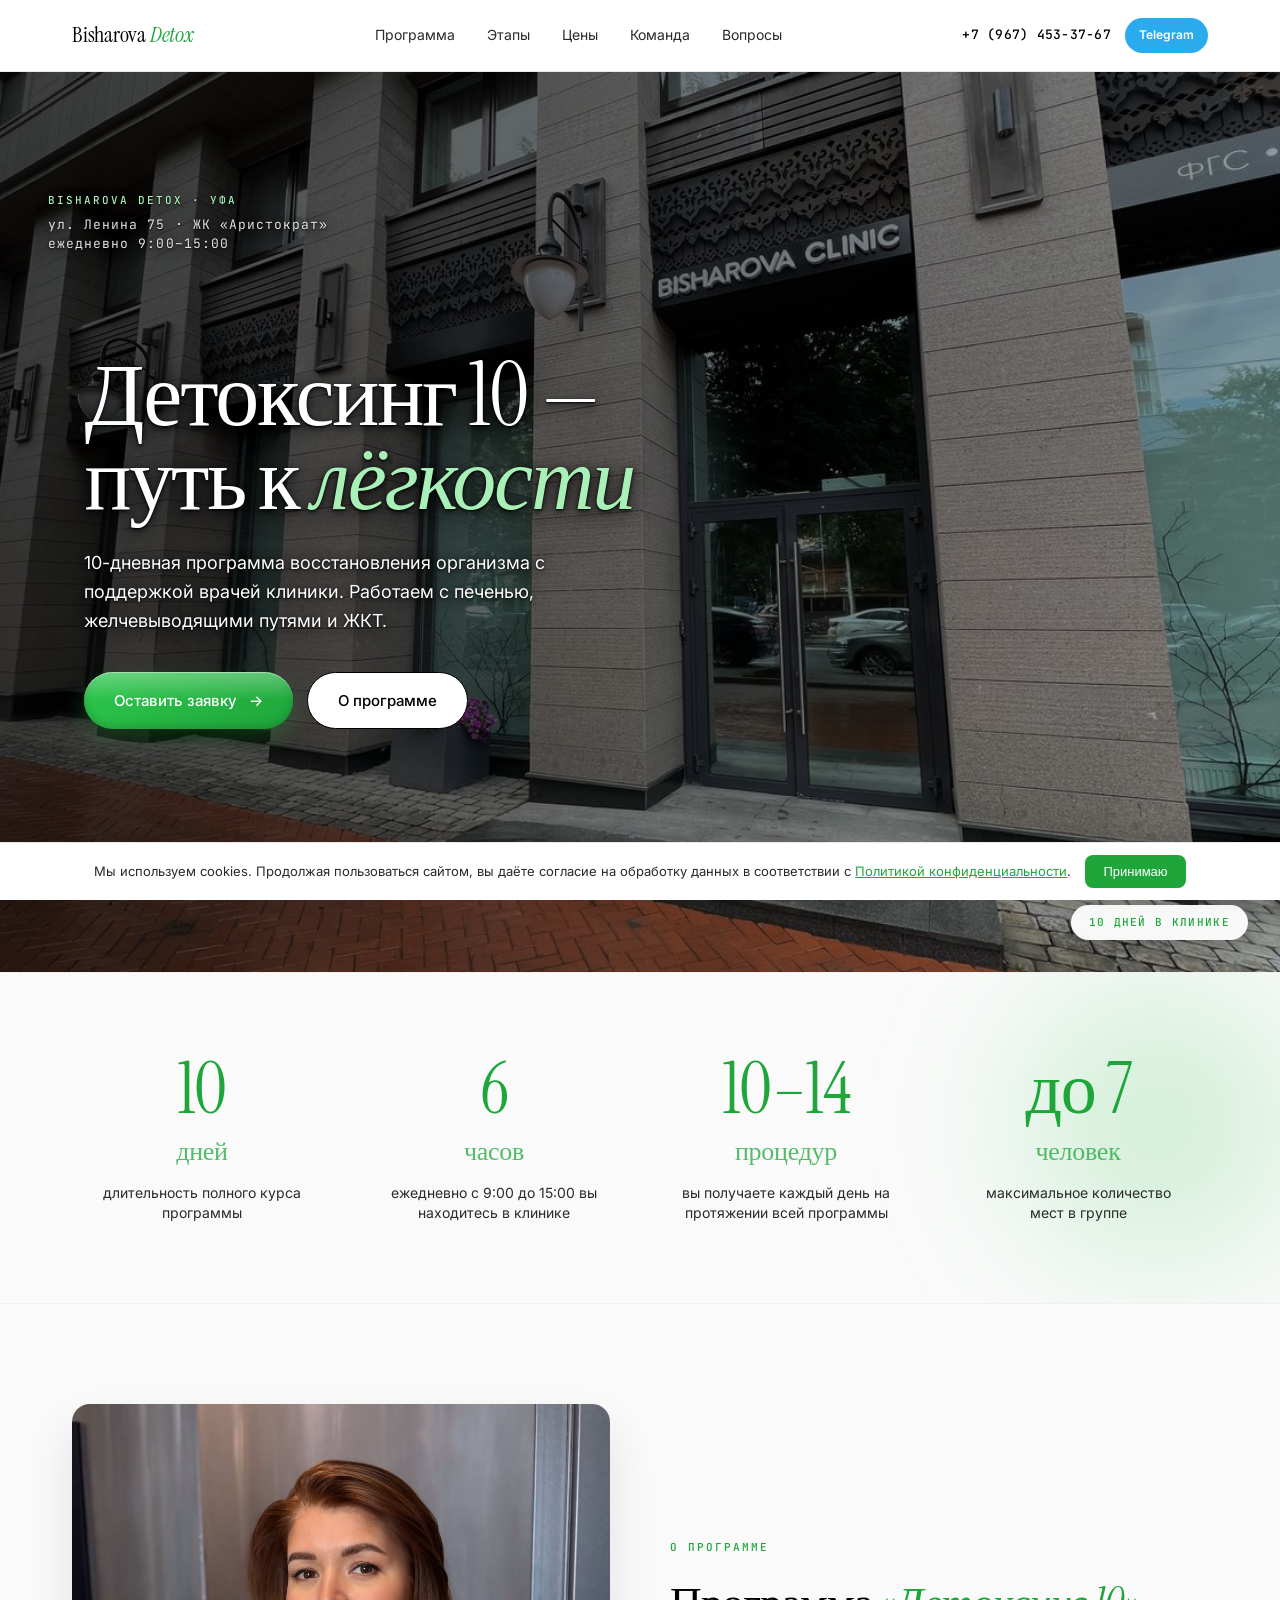
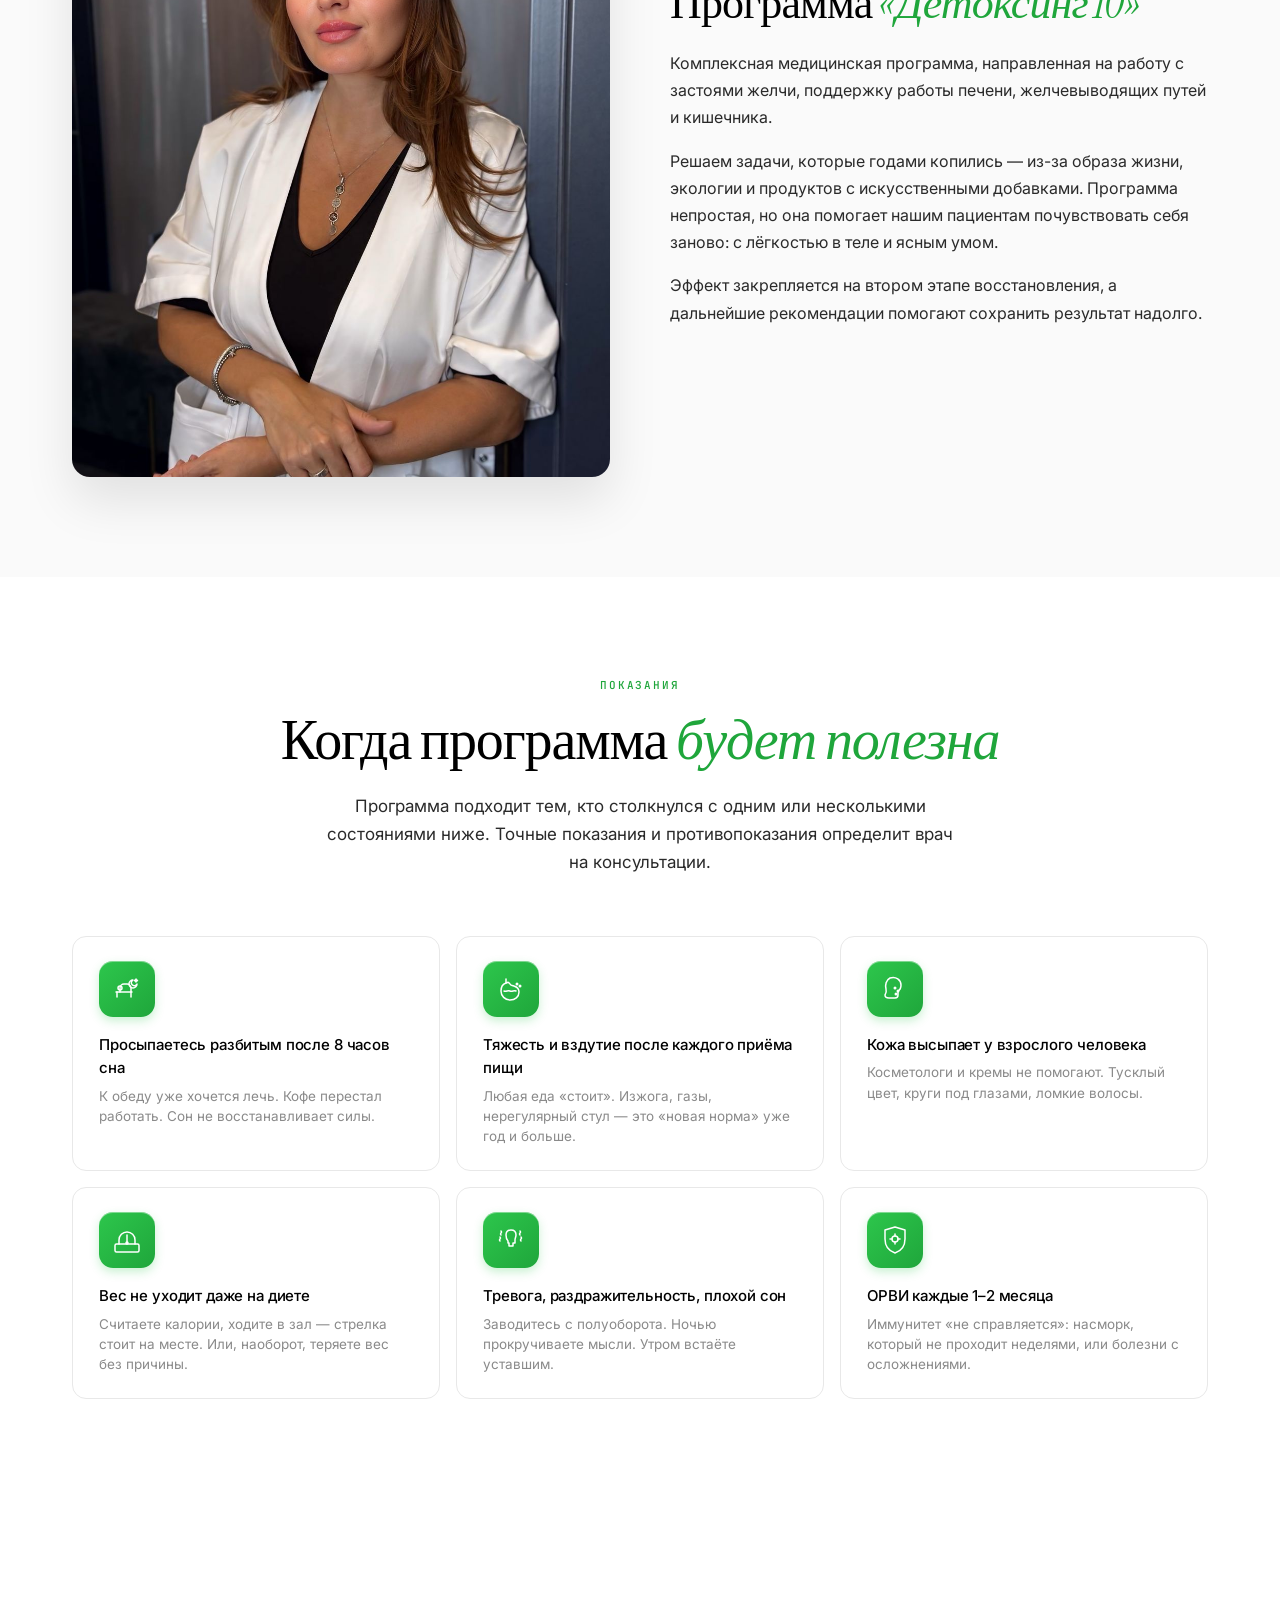
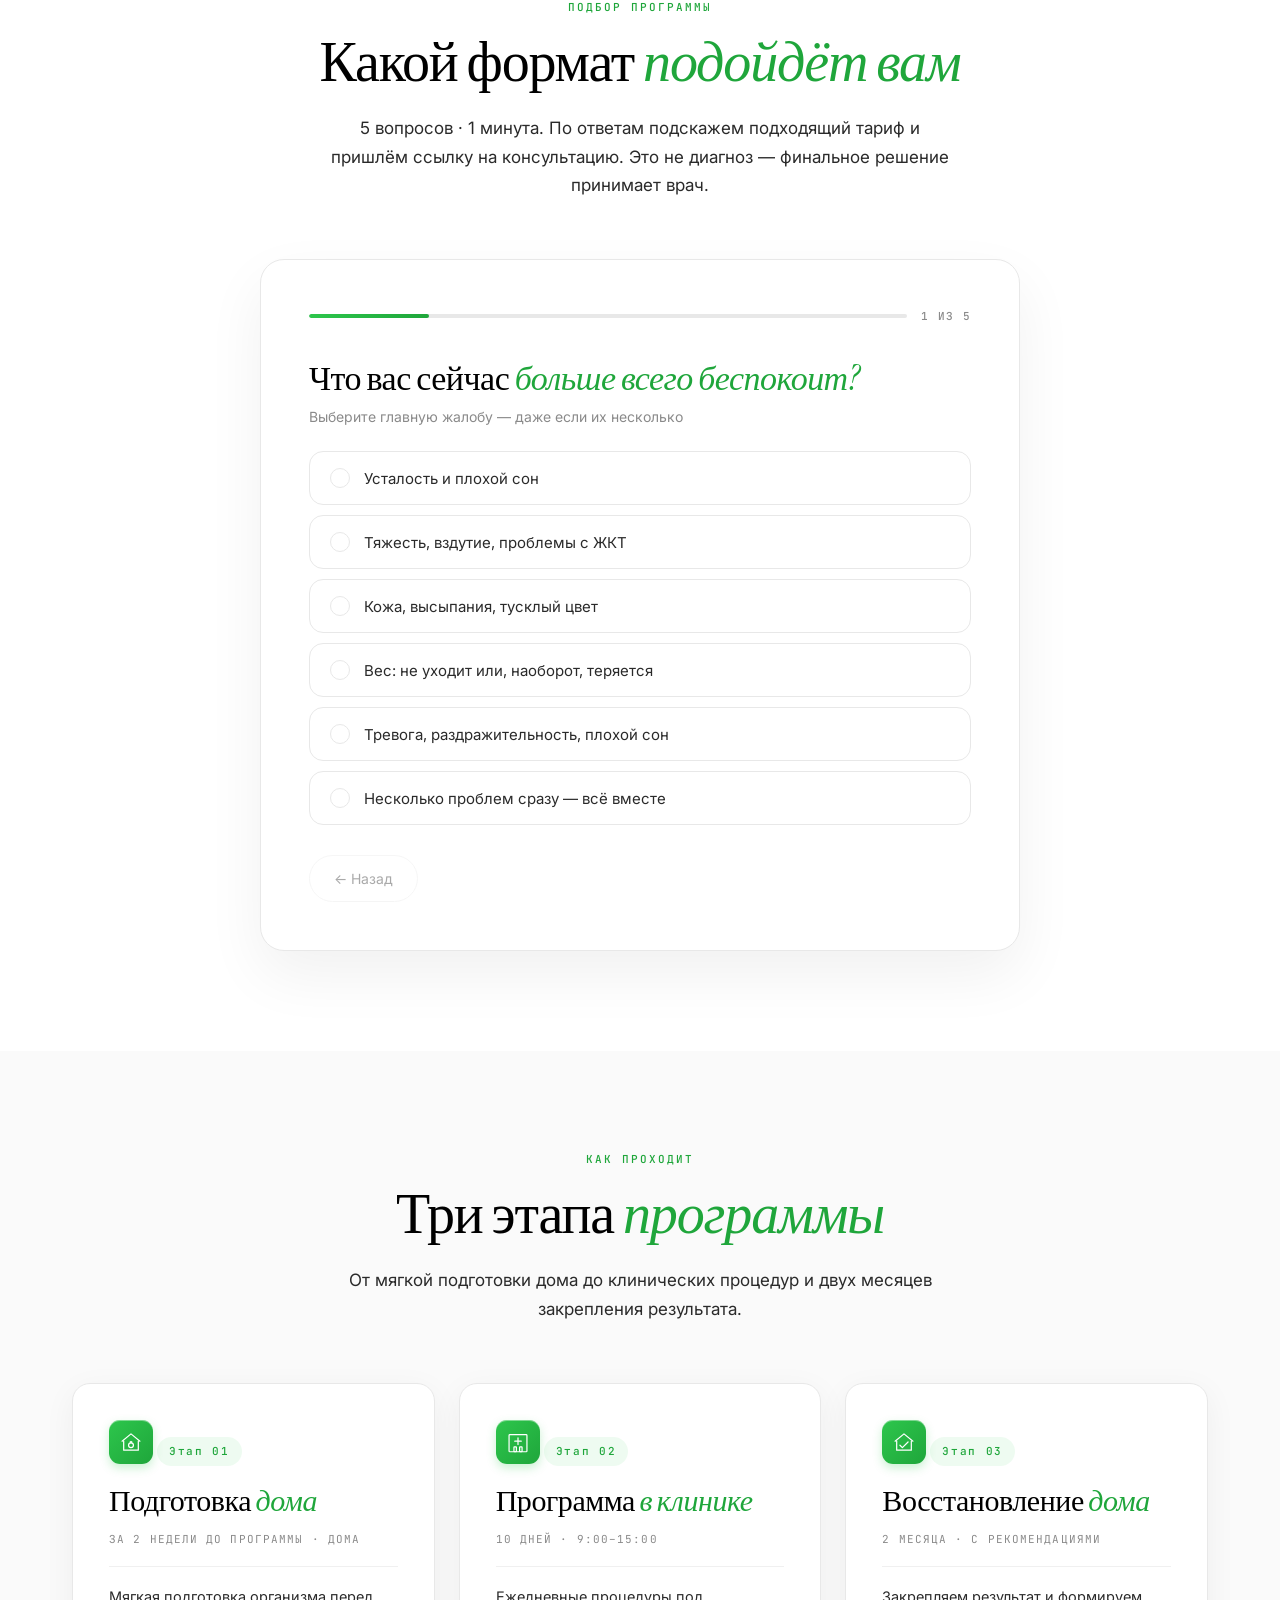
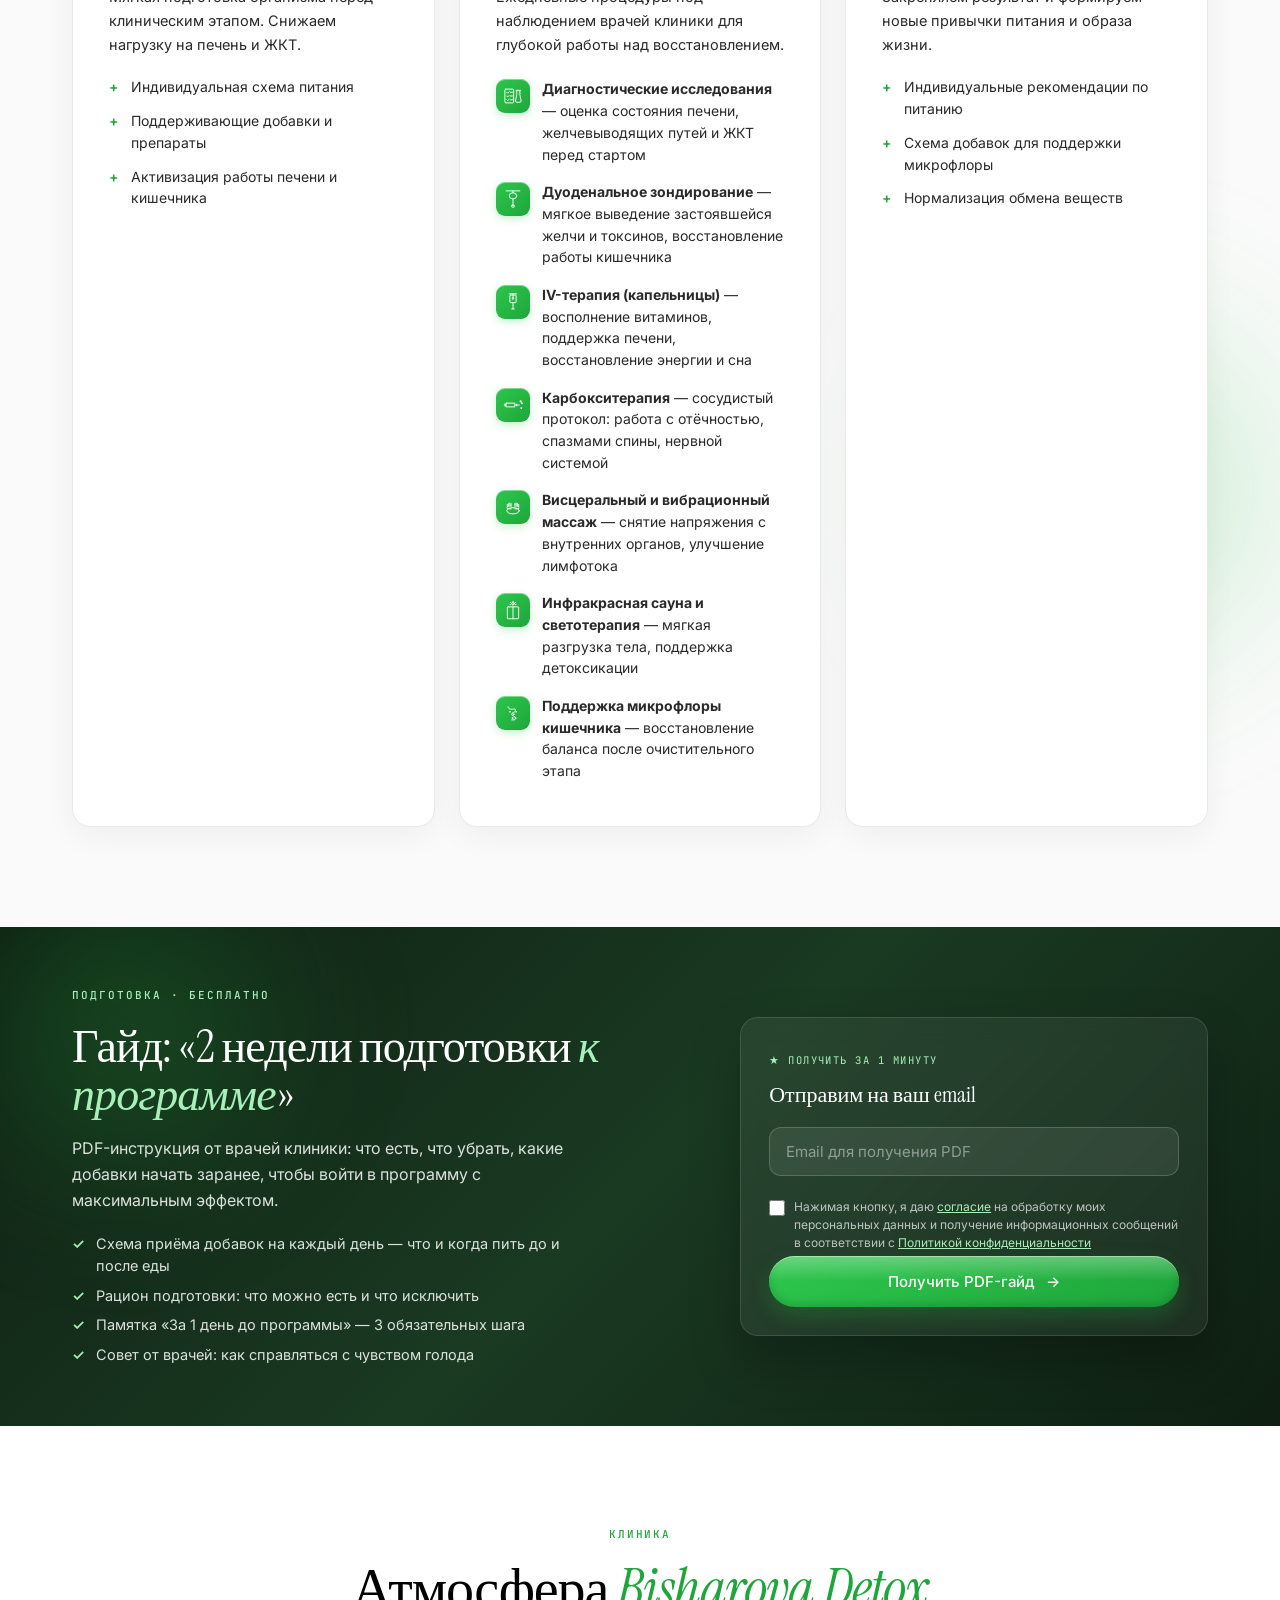
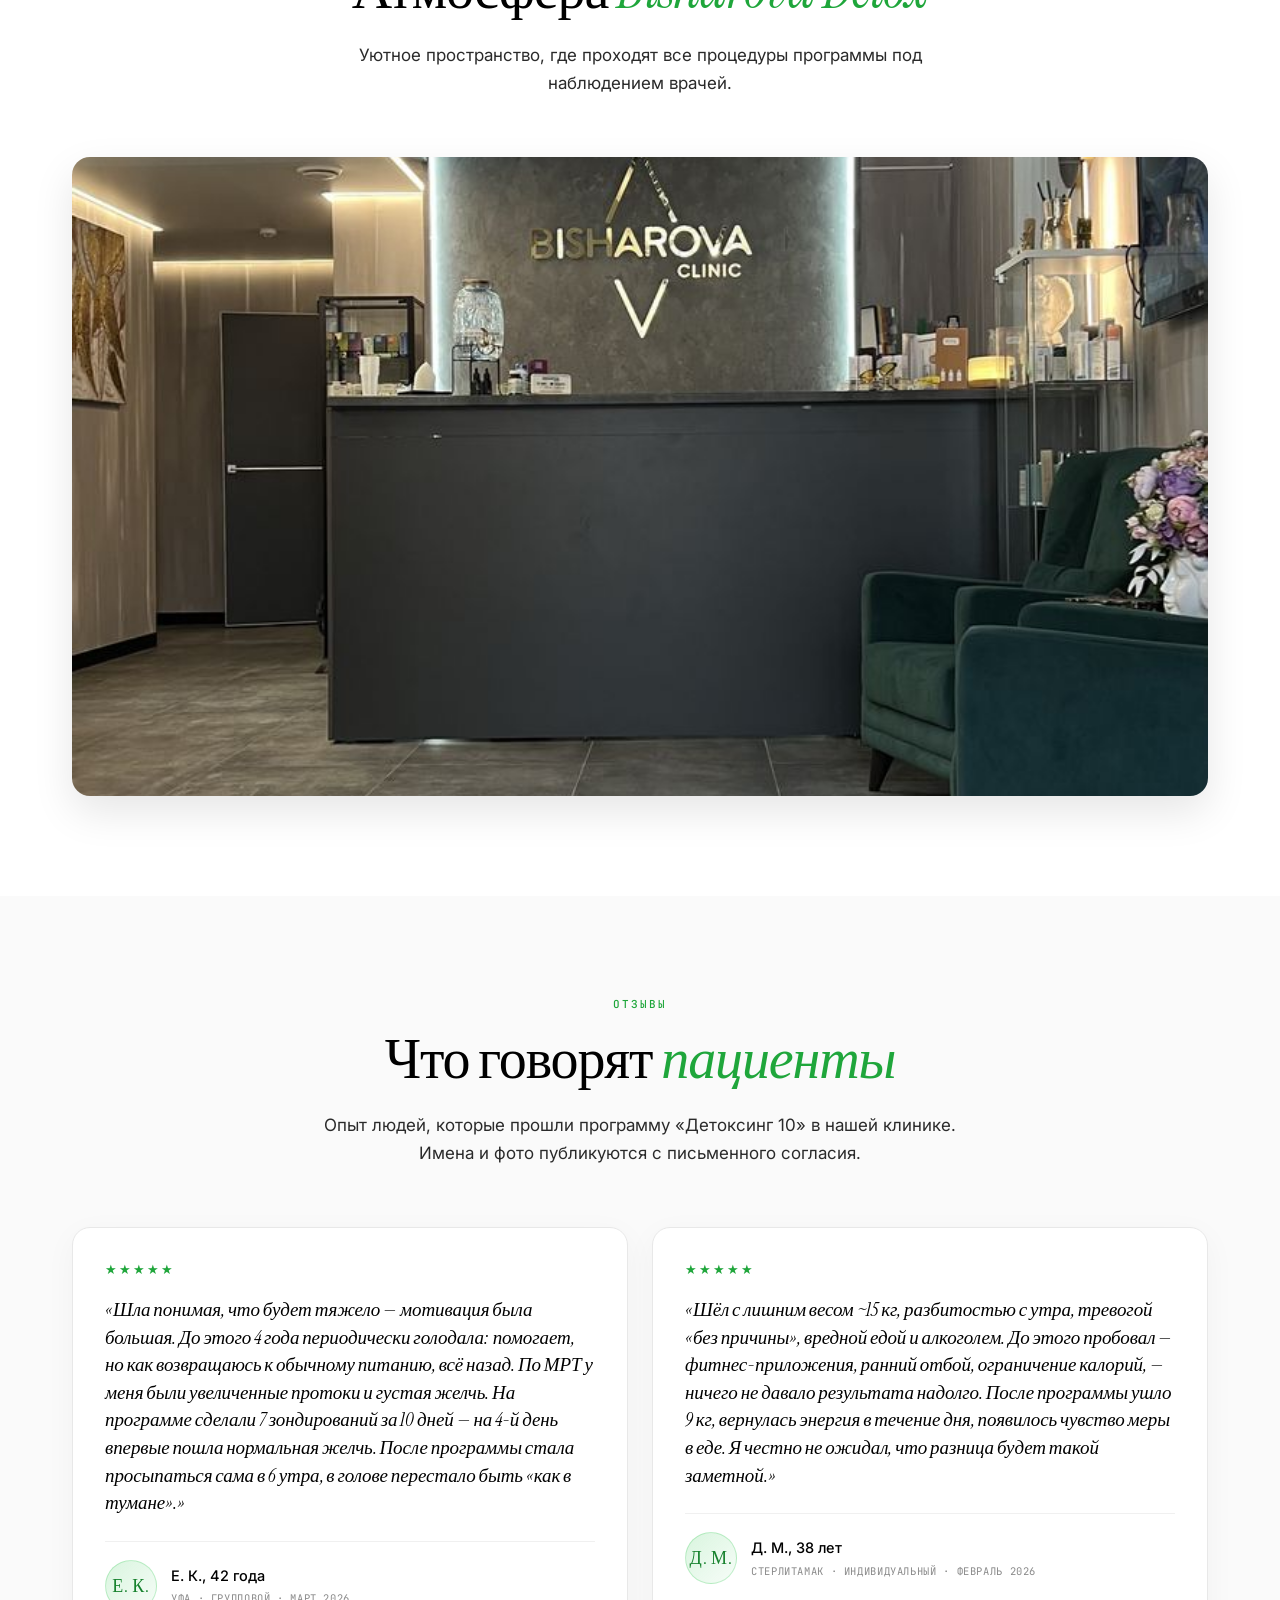
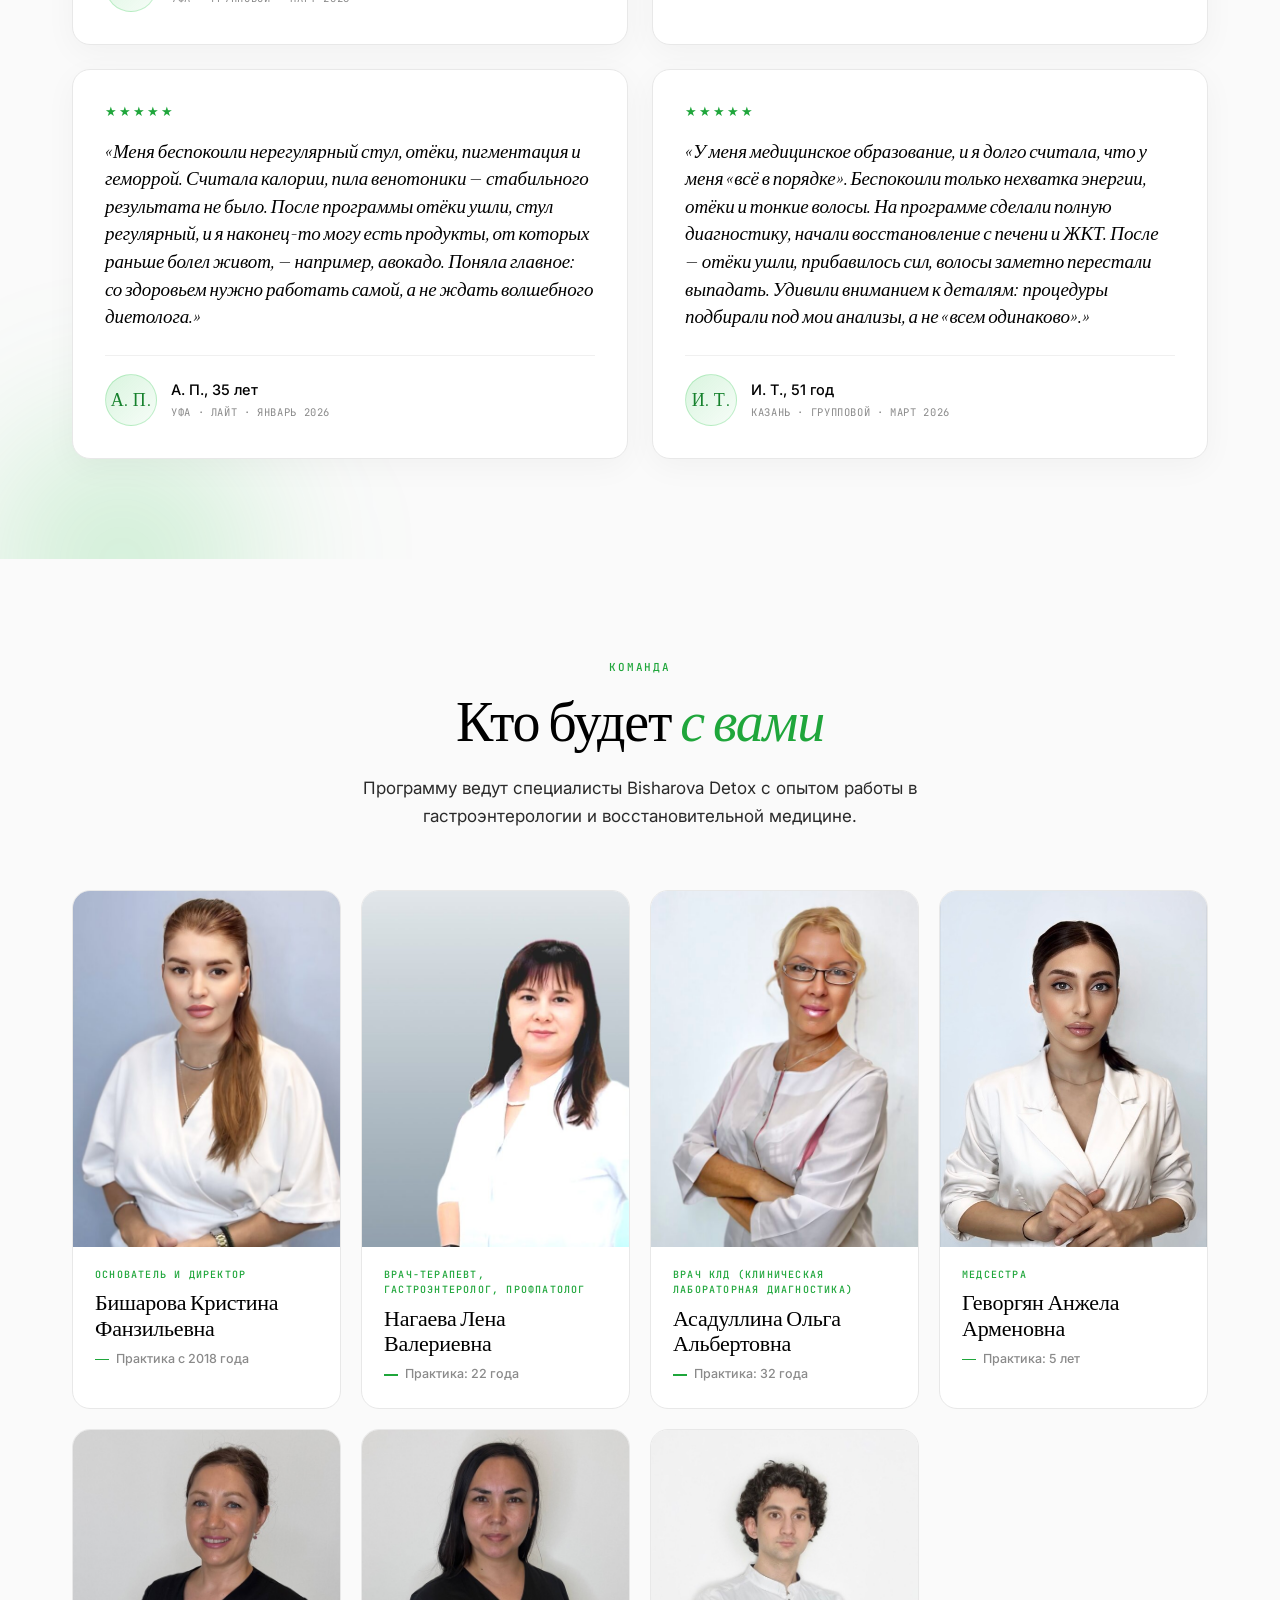
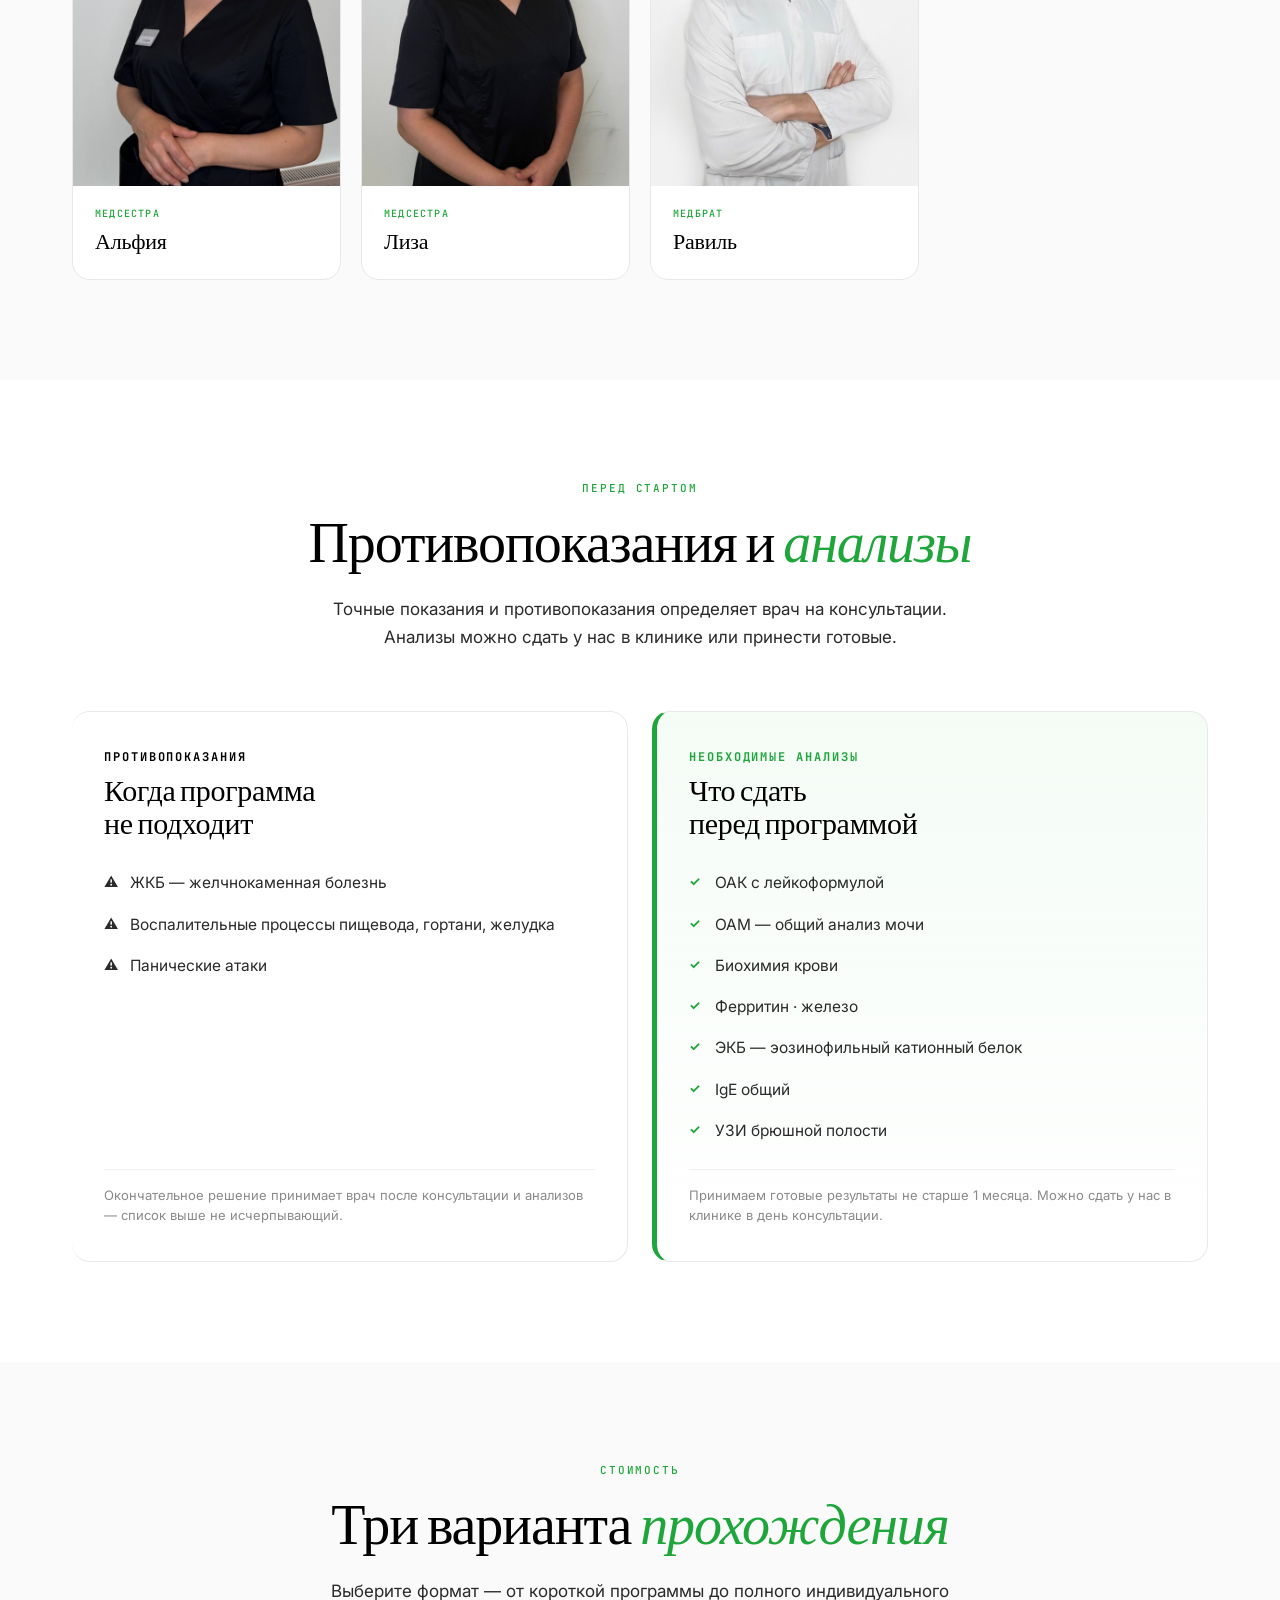
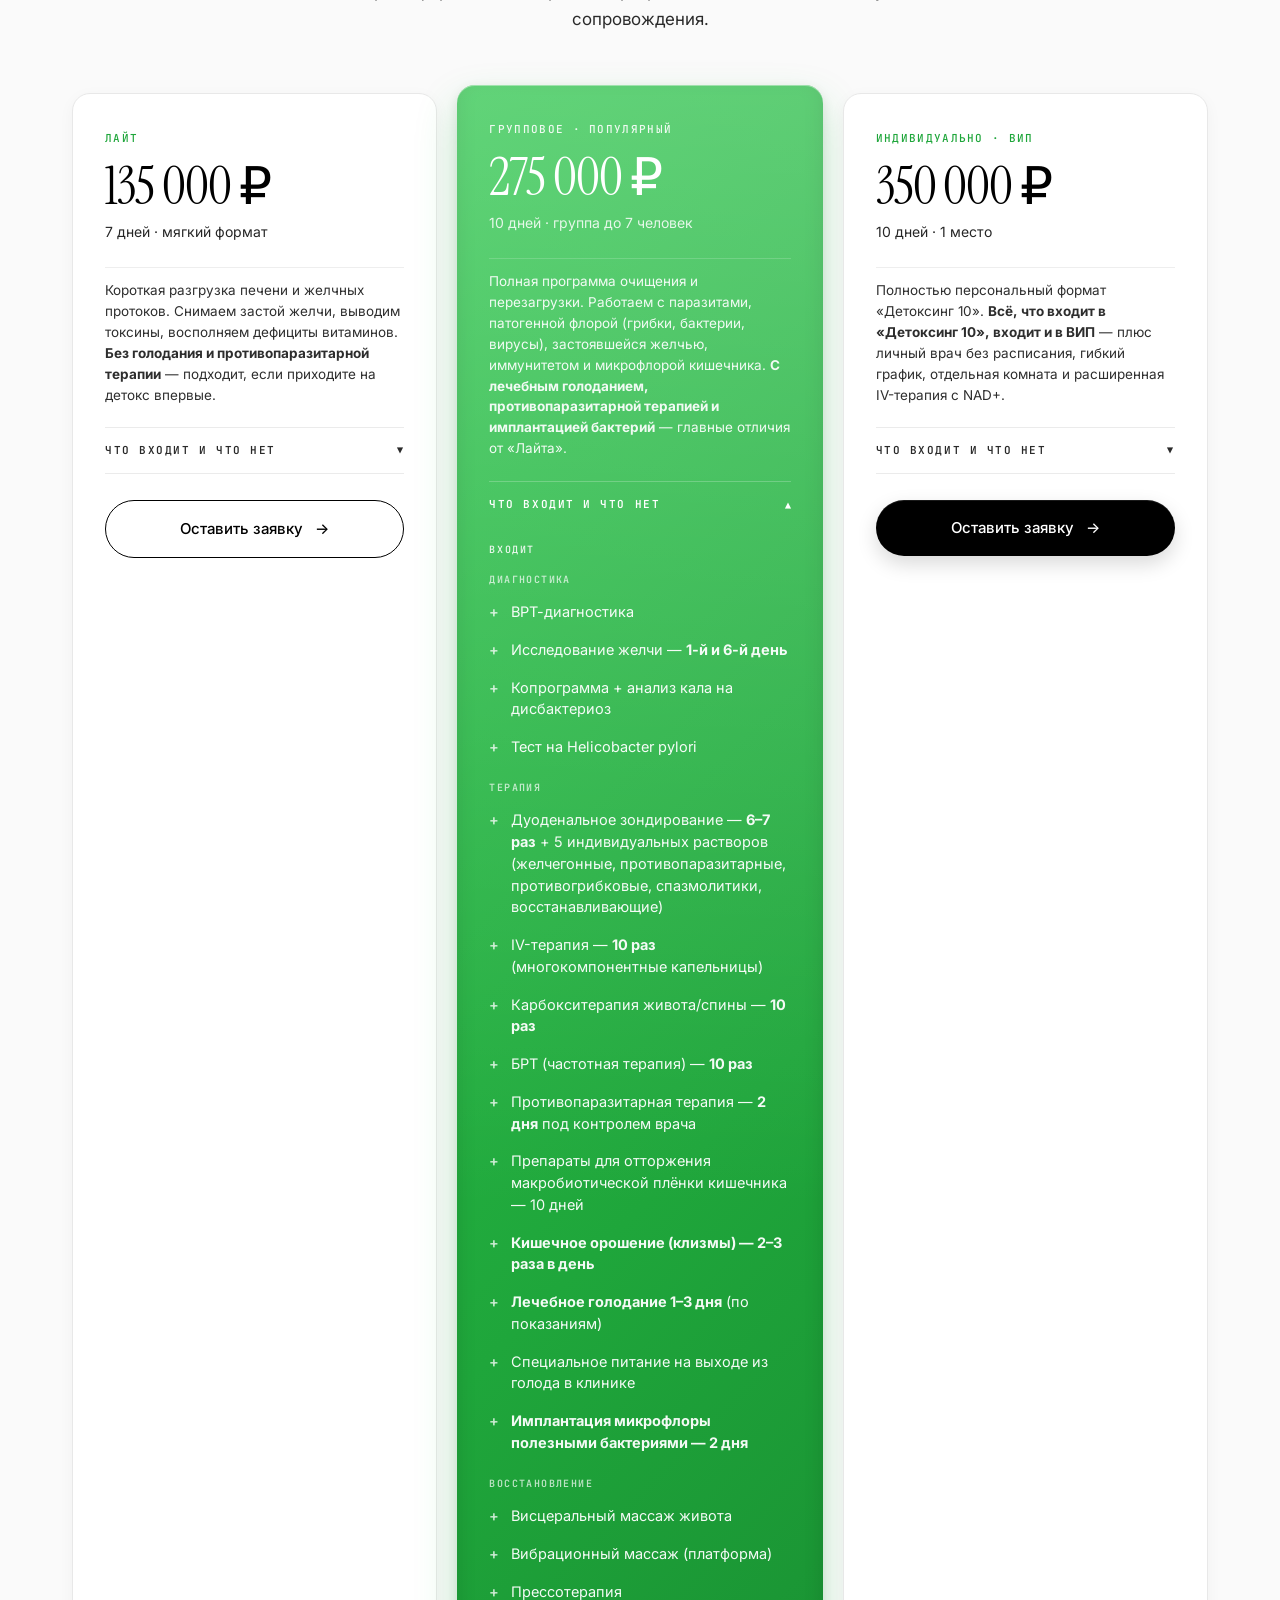
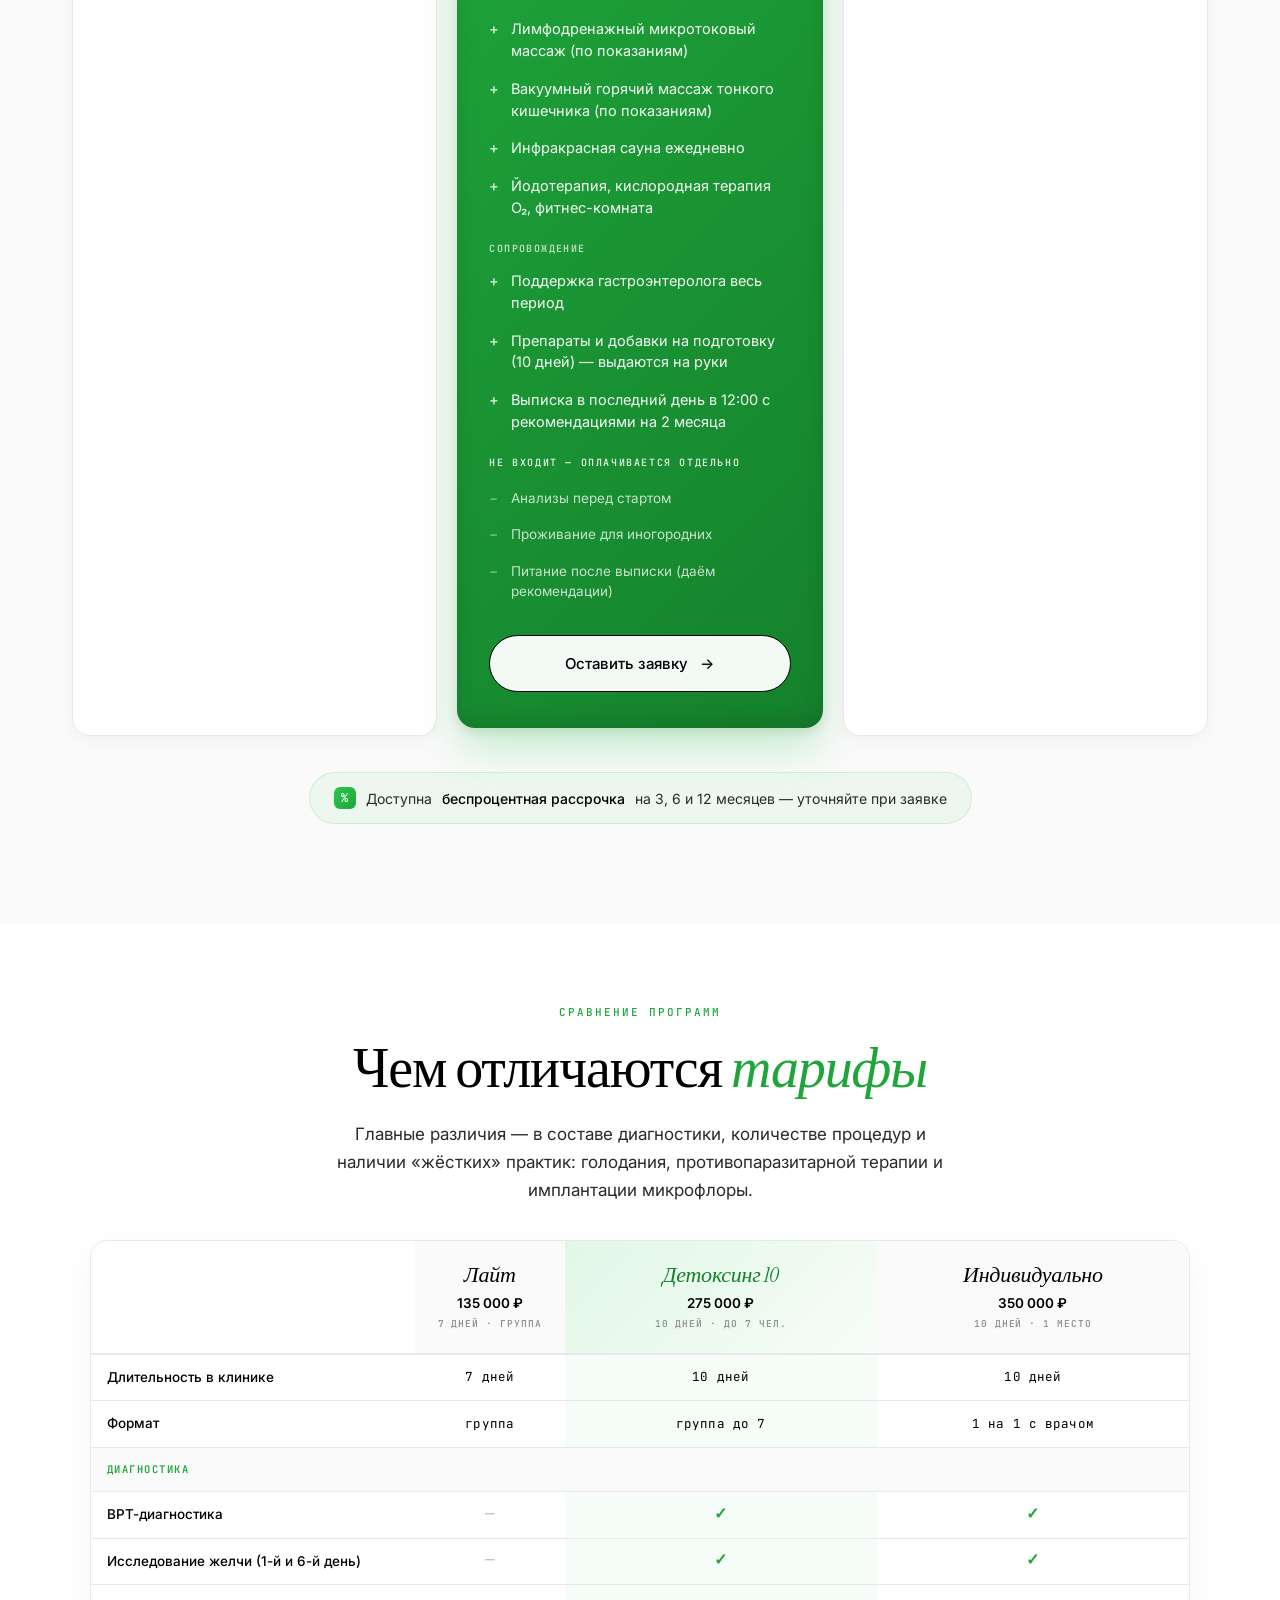
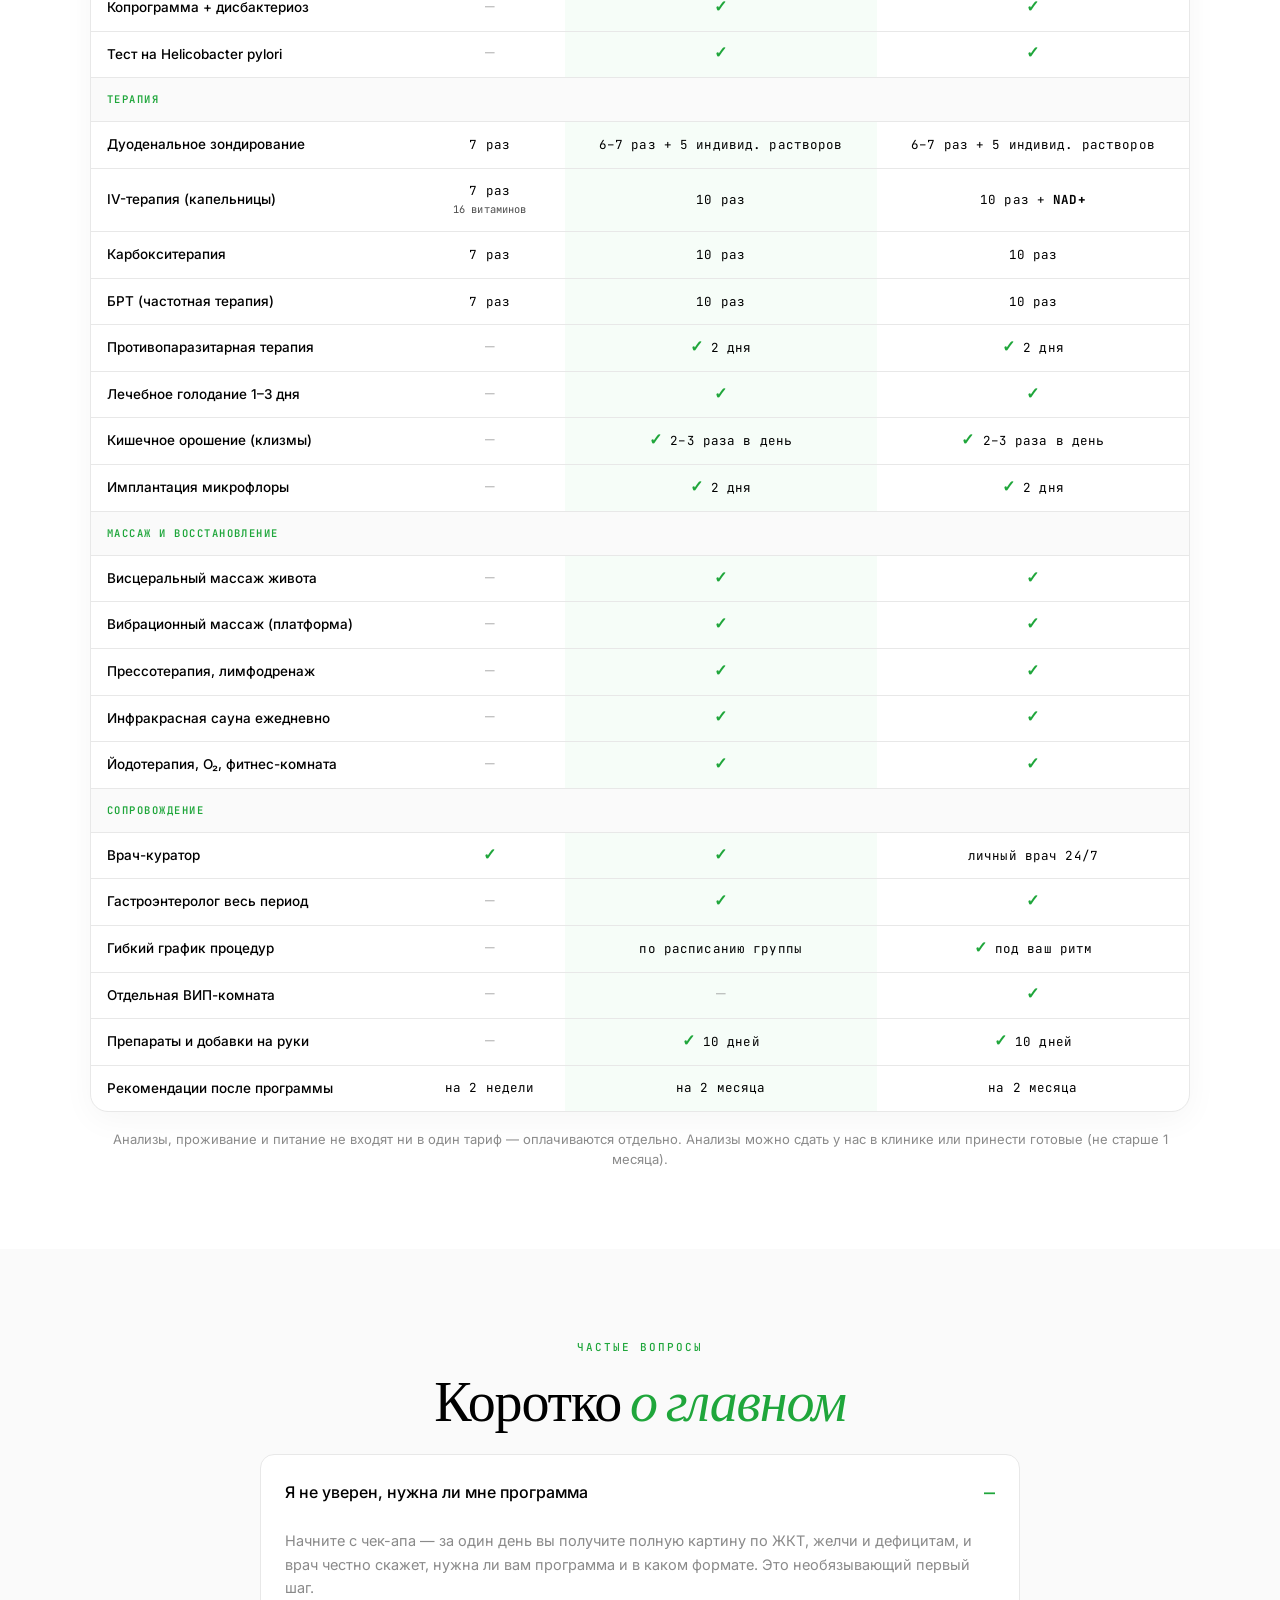
==== commit 2434417c: "Блок «Цифры»: реальные факты программы вместо демо-статистики (10 дней · 6 часов · 10–14 процедур · " ====
--- a/index.html
+++ b/index.html
@@ -392,6 +392,7 @@
   .stat{text-align:center}
   .stat-num{font-family:'Instrument Serif',serif;font-size:clamp(48px,6vw,72px);font-weight:400;line-height:1;letter-spacing:-0.02em;color:var(--green-dark);margin-bottom:12px}
   .stat-num em{font-style:normal;font-size:0.55em;color:var(--green-dark);opacity:0.7;margin-left:2px}
+  .stat-unit{font-family:'Instrument Serif',serif;font-size:26px;color:var(--green-dark);opacity:0.75;margin:-6px 0 12px;letter-spacing:-0.01em}
   .stat-label{font-size:14px;color:var(--ink-soft);line-height:1.45;max-width:220px;margin:0 auto}
   .stats-disclaimer{margin-top:36px;text-align:center;font-size:12px;color:var(--muted);font-family:'JetBrains Mono',monospace;letter-spacing:0.05em}
 
@@ -570,25 +571,29 @@
   </div>
 </section>
 
-<!-- STATS — REPLACE ALL NUMBERS WITH REAL CLINIC DATA BEFORE LAUNCH. Current values are indicative placeholders for prototype. -->
+<!-- STATS — факты об устройстве программы (утверждено 06.07.2026) -->
 <section class="stats" id="stats">
   <div class="wrap">
     <div class="stats-grid">
       <div class="stat">
-        <div class="stat-num">340<em>+</em></div>
-        <div class="stat-label">пациентов прошли программу с 2018 года</div>
+        <div class="stat-num">10</div>
+        <div class="stat-unit">дней</div>
+        <div class="stat-label">длительность полного курса программы</div>
       </div>
       <div class="stat">
-        <div class="stat-num">8</div>
-        <div class="stat-label">лет клинике в Уфе</div>
+        <div class="stat-num">6</div>
+        <div class="stat-unit">часов</div>
+        <div class="stat-label">ежедневно с 9:00 до 15:00 вы находитесь в клинике</div>
       </div>
       <div class="stat">
-        <div class="stat-num">92<em>%</em></div>
-        <div class="stat-label">отметили улучшение сна на 5-й день программы</div>
+        <div class="stat-num">10–14</div>
+        <div class="stat-unit">процедур</div>
+        <div class="stat-label">вы получаете каждый день на протяжении всей программы</div>
       </div>
       <div class="stat">
-        <div class="stat-num">4</div>
-        <div class="stat-label">врача-куратора с профильным образованием</div>
+        <div class="stat-num">до 7</div>
+        <div class="stat-unit">человек</div>
+        <div class="stat-label">максимальное количество мест в группе</div>
       </div>
     </div>
   </div>
